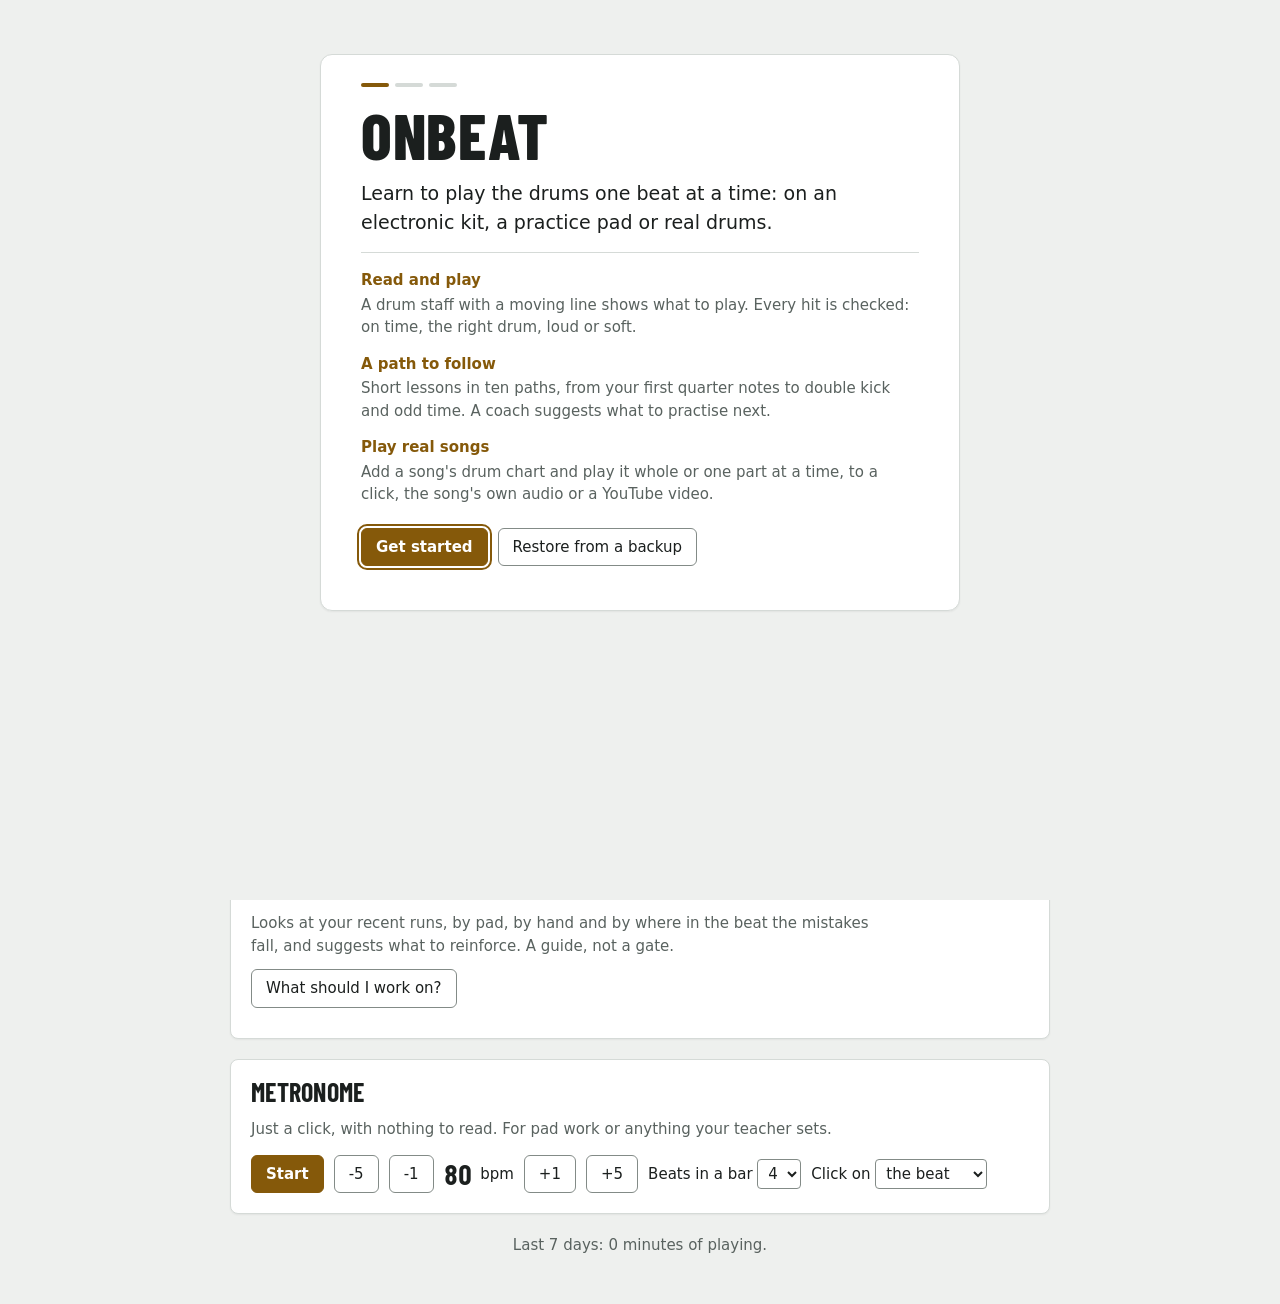
==== index.html @ ff9a2e15 "Onbeat 0.3.0" ====
<!doctype html>
<html lang="en">
<head>
  <meta charset="utf-8">
  <meta name="viewport" content="width=device-width, initial-scale=1">
  <title>Onbeat</title>
  <link rel="preconnect" href="https://fonts.googleapis.com">
  <link rel="stylesheet" href="https://fonts.googleapis.com/css2?family=Barlow+Condensed:wght@600;700;800&display=swap">
  <script>
    // Use the saved light or dark choice before anything is drawn, so the page does not flash.
    try {
      var id = JSON.parse(localStorage.getItem('onbeat.current') || 'null') || (JSON.parse(localStorage.getItem('onbeat.profiles') || '[]')[0] || {}).id;
      var theme = ((JSON.parse(localStorage.getItem('onbeat.v2:' + id) || '{}') || {}).settings || {}).theme;
      if (theme === 'light' || theme === 'dark') document.documentElement.dataset.theme = theme;
    } catch (e) { /* no saved choice */ }
  </script>
  <script type="module" crossorigin src="./assets/index-D-sqHQgn.js"></script>
  <link rel="stylesheet" crossorigin href="./assets/index-DYuZZEIN.css">
</head>
<body>
  <div id="welcome" class="welcome" role="dialog" aria-modal="true" aria-label="Welcome to Onbeat" hidden></div>
  <header class="top">
    <h1>Onbeat</h1>
    <nav id="nav" aria-label="Screens">
      <button data-view="today">Today</button>
      <button data-view="practice">Practice</button>
      <button data-view="songs">Songs</button>
      <button data-view="progress">Progress</button>
    </nav>
    <span id="kit" class="kit">Kit: not connected. Using the keyboard.</span>
    <button id="profile-btn" class="profile-btn" aria-expanded="false" title="Profiles"></button>
    <button id="settings-btn" aria-expanded="false">Settings</button>
  </header>

  <section id="profiles" class="settings" hidden>
    <div class="page">
      <div class="settings-grid">
        <div>
          <h3>Profiles</h3>
          <p class="muted">Each profile keeps its own progress, history and settings on this computer.</p>
          <div id="profile-list"></div>
        </div>
        <div>
          <h3>Add someone</h3>
          <form id="profile-add" class="row">
            <input type="text" id="profile-name" maxlength="24" placeholder="Name" aria-label="Name for the new profile">
            <button type="submit">Add and switch</button>
          </form>
          <p id="profile-note" class="muted" aria-live="polite"></p>
        </div>
      </div>
    </div>
  </section>

  <section id="settings" class="settings" hidden>
    <div class="page">
      <div class="settings-grid">
        <div>
          <h3>Sound and picture</h3>
          <label><input type="checkbox" id="sounds"> Drum sounds from the keyboard</label>
          <label><input type="checkbox" id="showkit"> Show the kit picture</label>
          <label>Theme <select id="theme">
            <option value="auto">Match my computer</option>
            <option value="light">Light</option>
            <option value="dark">Dark</option>
          </select></label>
          <h3 class="settings-sub">How you play</h3>
          <label><input type="checkbox" id="follow"> Follow along without grading</label>
          <p class="muted">For a practice pad or acoustic drums, with nothing plugged in. The staff, click and music play as usual; at the end of a run you say whether it was clean.</p>
        </div>
        <div>
          <h3>Timing offset</h3>
          <p class="muted">Cancels the constant delay between your hit and what the computer hears. Calibrate once for the keyboard and once for the kit.</p>
          <label>Keyboard <input type="number" id="offset-kb" step="5" min="-250" max="250"> ms</label>
          <label>Kit <input type="number" id="offset-kit" step="5" min="-250" max="250"> ms</label>
          <div class="row"><button id="calibrate">Calibrate by tapping</button></div>
          <p id="cal-status" class="muted" aria-live="polite"></p>
        </div>
        <div>
          <h3>Kit layout</h3>
          <div id="map-wizard"></div>
        </div>
        <div>
          <h3>Placement</h3>
          <p class="muted">Run the placement again to reset where you start on each path.</p>
          <div class="row"><button id="redo-placement">Redo placement</button></div>
        </div>
        <div class="about">
          <h3>About</h3>
          <p><strong>Onbeat</strong> <span id="app-version" class="muted"></span></p>
          <p>Built with love in Colombia, by Eddie Bello.</p>
          <p id="other-version"></p>
          <p class="muted">Drum notation drawn with VexFlow. Song charts come from the community of fans who write them; the app ships with none.</p>
        </div>
      </div>
      <p id="data-note" class="muted data-note"></p>
    </div>
  </section>

  <div id="leavebar" class="leavebar" role="alert" hidden>
    <span>Your run is paused. Leave this screen and stop it?</span>
    <div class="row">
      <button id="leave-go">Leave and stop the run</button>
      <button id="leave-stay" class="primary">Stay</button>
    </div>
  </div>

  <div id="view-today" class="view" hidden></div>

  <div id="view-practice" class="view layout" hidden>
    <button id="list-btn" class="list-btn" aria-expanded="false">Browse exercises</button>
    <nav id="list" class="list" aria-label="Exercises"></nav>
    <main>
      <button id="list-toggle" class="quiet list-toggle" aria-controls="list"></button>
      <section id="sessionbar" class="sessionbar" hidden></section>
      <section id="banner" class="banner" hidden></section>
      <div class="head">
        <p id="crumb" class="crumb"></p>
        <h2 id="title"></h2>
        <p id="hint"></p>
        <ul id="lesson" class="lesson" hidden></ul>
        <p id="videos" class="videos" hidden></p>
        <button id="lesson-toggle" class="linkish" aria-controls="lesson" hidden></button>
      </div>
      <div class="paper">
        <div id="countin" class="countin" hidden></div>
        <div id="loopbadge" class="loopbadge" hidden><span aria-live="polite"></span></div>
        <div id="staff"></div>
      </div>
      <div class="controls">
        <button id="start" class="primary" title="Enter key">Start</button>
        <button id="listen">Listen</button>
        <button id="pause" title="Esc key" hidden>Pause</button>
        <div class="tempo">
          <button id="slower" aria-label="Slower by 5">−</button>
          <span><b id="bpm" role="button" tabindex="0" title="Click to type a tempo" aria-label="Tempo. Click to type one."></b> bpm</span>
          <button id="faster" aria-label="Faster by 5">+</button>
        </div>
        <span id="rule" class="rule"></span>
        <button id="aids-btn" class="quiet" aria-expanded="false">Practice aids</button>
      </div>
      <div id="songmusic" class="songmusic row" hidden></div>
      <p id="keyhint" class="keyhint muted">Keys: Enter starts and stops. Esc pauses and carries on.</p>
      <div id="aids" class="aids" hidden>
        <div class="aid-group" role="group" aria-labelledby="aids-click-label">
          <span id="aids-click-label" class="aid-label">Click</span>
          <div class="aid-row">
            <select id="click" aria-label="Click">
              <option value="beat">on every beat</option>
              <option value="sub">on every note slot</option>
              <option value="gap">silent every other bar</option>
              <option value="off">off after the count-in</option>
            </select>
            <label><input type="checkbox" id="count"> Show the count</label>
          </div>
        </div>
        <div class="aid-group" role="group" aria-labelledby="aids-help-label">
          <span id="aids-help-label" class="aid-label">Help while learning</span>
          <div class="aid-row">
            <label><input type="checkbox" id="guide"> Play the notes with me</label>
            <button id="wait" title="No clock: the line waits on each note until you hit it">Wait for me</button>
            <button id="climb" title="Short runs back to back, 5 bpm faster after each clean one">Tempo climb</button>
          </div>
        </div>
        <div id="aids-more" class="aid-group" role="group" aria-labelledby="aids-more-label">
          <span id="aids-more-label" class="aid-label">More like this</span>
          <div class="aid-row">
            <button id="vary" title="A fresh combination at the same level">New variation</button>
          </div>
        </div>
      </div>
      <div class="below">
        <div>
          <div id="kitview" class="kitview"></div>
          <p class="kithint muted">Also on the keyboard: S or L open hi-hat, C hi-hat foot, B second kick. Hold Shift to play softly.</p>
          <div id="ytplayer" class="ytplayer" hidden></div>
          <div id="ytnudge" class="row ytnudge" hidden>
            <span class="muted">Music against the click:</span>
            <button id="yt-later" title="The music is coming in late: start the video further in">Music is late</button>
            <button id="yt-earlier" title="The music is coming in early: start the video further back">Music is early</button>
            <span id="yt-offset" class="muted"></span>
          </div>
        </div>
        <div class="side">
          <div id="meter" class="meterbox"></div>
          <div id="live" class="live" aria-live="polite"></div>
          <section id="report" class="report" hidden></section>
        </div>
      </div>
    </main>
  </div>

  <div id="view-songs" class="view" hidden></div>
  <div id="view-progress" class="view" hidden></div>
  <div id="celebrate" class="celebrate" role="status" hidden></div>
</body>
</html>
---- assets/index-DYuZZEIN.css ----
:root{--lightningcss-light:initial;--lightningcss-dark: ;color-scheme:light;--bg:#eef0ee;--surface:#fff;--raised:#f6f7f6;--fg:#1b1f1e;--muted:#59625f;--line:#d5dad7;--edge:#838b87;--brass:#85590a;--on-brass:#fff;--ok:#2a7448;--early:#a85507;--late:#6f42ad;--miss:#b0362f;--info:#2a5c8c;--zone-good:#b9d0c2;--zone-ok:#5d9574;--shadow-card:0 1px 2px #1b1f1e0f;--shadow-pop:0 10px 36px #1b1f1e38;--p-reading:#2a66b8;--p-time:#0f766c;--p-rudiments:#85590a;--p-grooves:#b53f2a;--p-fills:#6f42ad;--p-dynamics:#aa326b;--p-hihat:#44731b;--p-independence:#3a6591;--p-doublekick:#8a4b1f;--p-odd:#0c7284;--path:var(--brass);--paper:#fbfaf6;--paper-edge:#c2c8c4;--paper-shadow:0 1px 3px #1b1f1e1a, 0 8px 20px -10px #1b1f1e40;--ink:#1b1f1e;--ink-muted:#5d6562;--ink-faint:#7b817e;--ink-brass:#8a5f0c;--ink-ok:#2a7448;--ink-early:#b35c08;--ink-late:#7446b3;--ink-miss:#b23a32;--sans:system-ui, -apple-system, "Segoe UI", sans-serif;--mono:ui-monospace, Menlo, Consolas, monospace;--display:"Barlow Condensed", "Arial Narrow", var(--sans)}@media (prefers-color-scheme:dark){:root:not([data-theme=light]){--lightningcss-light: ;--lightningcss-dark:initial;color-scheme:dark;--bg:#121514;--surface:#1b1f1e;--raised:#232827;--fg:#e7ebe9;--muted:#9aa49f;--line:#2e3532;--edge:#6c7571;--brass:#d9a441;--on-brass:#1b1403;--ok:#5fbf86;--early:#f0a04a;--late:#b08cf0;--miss:#e2675d;--info:#6fa6dc;--zone-good:#324e3f;--zone-ok:#447b5b;--shadow-card:none;--shadow-pop:0 10px 40px #00000080;--p-reading:#6ea8f2;--p-time:#3fc4b3;--p-rudiments:#d9a441;--p-grooves:#f0806a;--p-fills:#b08cf0;--p-dynamics:#f07ab0;--p-hihat:#9ccf5f;--p-independence:#86b4e0;--p-doublekick:#e09a62;--p-odd:#4fd0e0;--paper:#f4f2ec;--paper-edge:#2e3532;--paper-shadow:none}}:root[data-theme=dark]{--lightningcss-light: ;--lightningcss-dark:initial;color-scheme:dark;--bg:#121514;--surface:#1b1f1e;--raised:#232827;--fg:#e7ebe9;--muted:#9aa49f;--line:#2e3532;--edge:#6c7571;--brass:#d9a441;--on-brass:#1b1403;--ok:#5fbf86;--early:#f0a04a;--late:#b08cf0;--miss:#e2675d;--info:#6fa6dc;--zone-good:#324e3f;--zone-ok:#447b5b;--shadow-card:none;--shadow-pop:0 10px 40px #00000080;--p-reading:#6ea8f2;--p-time:#3fc4b3;--p-rudiments:#d9a441;--p-grooves:#f0806a;--p-fills:#b08cf0;--p-dynamics:#f07ab0;--p-hihat:#9ccf5f;--p-independence:#86b4e0;--p-doublekick:#e09a62;--p-odd:#4fd0e0;--paper:#f4f2ec;--paper-edge:#2e3532;--paper-shadow:none}*{box-sizing:border-box}[hidden]{display:none!important}body{background:var(--bg);color:var(--fg);font:15px/1.5 var(--sans);margin:0}h1,h2,h3,p,ul,ol{margin:0}button,input,select{font:inherit;color:inherit}button{cursor:pointer;border:1px solid var(--edge);background:var(--surface);border-radius:6px;padding:7px 14px}button:hover:not(:disabled){border-color:var(--fg)}button:disabled{opacity:.4;cursor:default}button.primary{background:var(--brass);border-color:var(--brass);color:var(--on-brass);font-weight:600}button.primary:hover:not(:disabled){border-color:var(--fg)}button.big{align-self:flex-start;padding:11px 22px;font-size:16px}button.quiet{color:var(--muted);background:0 0}button.link{color:var(--brass);text-align:left;background:0 0;border:0;padding:0}button.link:hover{text-underline-offset:3px;text-decoration:underline}button.chip{background:var(--raised);border-radius:999px;padding:4px 12px;font-size:14px}button:focus-visible,input:focus-visible,select:focus-visible,summary:focus-visible{outline:2px solid var(--brass);outline-offset:2px}input[type=number],input[type=text],select{border:1px solid var(--edge);background:var(--surface);border-radius:4px}input[type=number],select{padding:4px 6px}input[type=number]{width:70px}input[type=text]{min-width:0;padding:6px 8px}input[type=checkbox],input[type=radio],input[type=range]{accent-color:var(--brass)}.muted{color:var(--muted)}.row{flex-wrap:wrap;align-items:center;gap:10px;display:flex}.num,.mins{font-variant-numeric:tabular-nums;white-space:nowrap}.scroll{overflow-x:auto}.starcell{color:var(--brass);letter-spacing:1px;white-space:nowrap}.starcell.big{font-size:22px}.tag{letter-spacing:.08em;text-transform:uppercase;font-size:11px;font-weight:600}.tag-warmup{color:var(--muted)}.tag-new{color:var(--brass)}.tag-focus{color:var(--late)}.tag-review{color:var(--ok)}table{border-collapse:collapse;width:100%;font-size:14px}th,td{text-align:left;border-top:1px solid var(--line);vertical-align:baseline;padding:6px 10px 6px 0}th{color:var(--muted);font-size:12px;font-weight:600}.top{border-bottom:1px solid var(--line);background:var(--surface);box-shadow:var(--shadow-card);flex-wrap:wrap;align-items:center;gap:8px 18px;padding:10px 20px;display:flex}.top h1{font:800 26px/1 var(--display);letter-spacing:.01em;text-transform:uppercase}#nav{gap:2px;display:flex}#nav button{color:var(--muted);background:0 0;border:0;border-radius:6px;padding:6px 14px;font-weight:500}#nav button:hover{color:var(--fg)}#nav button[aria-current=true]{background:var(--bg);color:var(--fg);box-shadow:inset 0 -2px 0 var(--brass);font-weight:600}.kit{color:var(--muted);margin-left:auto;font-size:13px}.kit.on{color:var(--ok)}.profile-btn{border-radius:999px;padding:5px 14px;font-weight:600}.profile-btn:before{content:"●";color:var(--brass);vertical-align:1px;margin-right:7px;font-size:10px}.profile-row{border-top:1px solid var(--line);flex-wrap:wrap;align-items:center;gap:10px;padding:6px 0;display:flex}.profile-row strong{flex:100px}.settings{background:var(--surface);border-bottom:1px solid var(--line)}.settings-grid{grid-template-columns:repeat(auto-fit,minmax(240px,1fr));gap:24px;display:grid}.settings-grid>div{flex-direction:column;gap:8px;min-width:0;display:flex}.settings h3{letter-spacing:.1em;text-transform:uppercase;color:var(--muted);font-size:12px}@media (width>=821px){html{--top-stuck:var(--top-h,58px);scroll-padding-top:calc(var(--top-stuck) + 8px)}.top{z-index:10;position:sticky;top:0}}@media (width<=820px){.kit{flex-basis:100%;order:5;margin-left:0}#settings-btn{margin-left:auto}}.page{flex-direction:column;gap:20px;max-width:860px;margin:0 auto;padding:24px 20px 48px;display:flex}.settings .page{padding-block:18px}.card{background:var(--surface);border:1px solid var(--line);box-shadow:var(--shadow-card);border-radius:8px;flex-direction:column;gap:12px;padding:18px 20px;display:flex}.card.accent{border-color:var(--brass)}.card h2{font:700 26px/1.1 var(--display);letter-spacing:.01em;text-transform:uppercase}.card p{max-width:68ch}.card>button{align-self:flex-start}.foot{text-align:center}.segmented{border:1px solid var(--edge);border-radius:8px;align-self:flex-start;display:inline-flex;overflow:hidden}.segmented button{background:0 0;border:0;border-radius:0;padding:8px 18px}.segmented button+button{border-left:1px solid var(--edge)}.segmented button[aria-pressed=true]{background:var(--brass);color:var(--on-brass);font-weight:600}.steps{flex-direction:column;padding:0;list-style:none;display:flex}.steps li{border-top:1px solid var(--line);grid-template-columns:82px minmax(0,1fr) auto;align-items:baseline;gap:12px;padding:8px 0;display:grid}.steps li:last-child{border-bottom:1px solid var(--line)}.advice{flex-direction:column;gap:14px;display:flex}.advice article{border-left:3px solid var(--brass);flex-direction:column;gap:6px;padding-left:14px;display:flex}.advice h3{font-size:16px}.stats{background:var(--line);border:1px solid var(--line);box-shadow:var(--shadow-card);border-radius:8px;grid-template-columns:repeat(auto-fit,minmax(150px,1fr));gap:1px;display:grid;overflow:hidden}.stat{background:var(--surface);flex-direction:column;padding:14px 16px;display:flex}.stat b{font:700 32px/1.2 var(--display);letter-spacing:.01em;font-variant-numeric:tabular-nums}.stat span{color:var(--muted);font-size:13px}.calendar{grid-template-columns:repeat(7,26px);gap:5px;display:grid}.calendar .dow{color:var(--muted);text-align:center;font-size:11px}.calendar .day{background:var(--raised);border:1px solid var(--edge);border-radius:5px;height:26px}.calendar .day.some{background:color-mix(in srgb, var(--brass) 35%, var(--raised));border-color:var(--brass)}.calendar .day.full{background:var(--brass);border-color:var(--brass);box-shadow:inset 0 0 0 2px color-mix(in srgb, var(--surface) 30%, transparent)}.calendar .day.future{opacity:.35}.calendar .day.today{outline:2px solid var(--fg);outline-offset:1px}.trend{width:100%;min-width:420px;display:block}.trend .band{fill:color-mix(in srgb, var(--ok) 16%, transparent)}.trend .axis{stroke:var(--edge);stroke-width:1px}.trend .line{fill:none;stroke:var(--edge);stroke-width:1.5px}.trend .pt{fill:var(--surface);stroke:var(--fg);stroke-width:1.5px}.trend .pt.clean{fill:var(--ok);stroke:var(--ok)}.trend .lbl,.meter .lbl{fill:var(--muted);font-size:11px;font-family:var(--sans)}.map-wrap{align-items:flex-start;display:flex}.map{flex:none;display:block}.map-names{border-right:1px solid var(--line)}.map-scroll{flex:auto;min-width:0;padding-bottom:4px}.map .link{fill:none;stroke:var(--edge);stroke-width:1.5px;stroke-dasharray:3 5}.map .track{stroke:var(--edge);stroke-width:6px;stroke-linecap:round}.map .done-line{stroke:var(--path);stroke-width:6px;stroke-linecap:round;stroke-dashoffset:0}.map .lane-name{font:700 17px var(--display);fill:var(--fg);text-transform:uppercase;letter-spacing:.02em}.map .lane-sub{font:12px var(--sans);fill:var(--muted)}.map .station{cursor:pointer;outline:none}.map .disc{fill:var(--surface);stroke:var(--edge);stroke-width:2px}.map .num{font:600 13px var(--sans);fill:var(--muted);text-anchor:middle;pointer-events:none}.map .ring{fill:none;stroke:var(--path);stroke-width:4px;stroke-linecap:round}.map .station.done .disc{fill:var(--path);stroke:var(--path)}.map .station.done .num{fill:var(--surface);font-size:15px}.map .station.here .disc,.map .station.begun .disc{stroke:var(--path)}.map .station.here .num{fill:var(--fg)}.map .here-title{font:600 12px var(--sans);fill:var(--fg);text-anchor:middle}.map .here-title.first{text-anchor:start}.map .here-title.last{text-anchor:end}.map .pulse{fill:none;stroke:var(--path);stroke-width:2px;opacity:0}.map .ripple{fill:none;stroke:var(--path);stroke-width:3px;opacity:0}.map .station:hover .disc,.map .station:focus-visible .disc,.map .station.selected .disc{stroke:var(--fg);stroke-width:3px}.map-scroll .lane.gated{opacity:.55}.map-scroll .lane.gated:hover,.map-scroll .lane.gated:focus-within{opacity:1}.map-names .lane.gated .lane-name{fill:var(--muted)}.map-detail{border-top:1px solid var(--line);flex-direction:column;gap:8px;min-height:96px;padding-top:12px;display:flex}.map-detail-head{flex-wrap:wrap;align-items:baseline;gap:12px;display:flex}.map-detail-head .tag{color:var(--path)}.map-detail-head h3{font:700 22px var(--display);text-transform:uppercase}.map-detail ul{flex-direction:column;padding:0;list-style:none;display:flex}.map-detail li{border-top:1px solid var(--line);justify-content:space-between;gap:12px;padding:5px 0;display:flex}.layout{grid-template-columns:260px minmax(0,1fr);gap:24px;max-width:1320px;margin:0 auto;padding:20px;display:grid}main{flex-direction:column;gap:14px;min-width:0;display:flex}.list{flex-direction:column;display:flex}.list.locked{opacity:.45;pointer-events:none}.list details{border-bottom:1px solid var(--line);flex-direction:column;gap:2px;padding:6px 0;display:flex}.list details.lvl{border-bottom:0;padding:0}.list summary{cursor:pointer;border-radius:4px}.list summary.path{padding:4px 2px}.list summary.path h3{font-size:14px;display:inline}.list summary.path small{float:right;color:var(--muted);font-size:12px}.list details[open]>summary.path h3{color:var(--fg)}.list details.gated>summary.path h3{color:var(--muted)}.list summary.level{letter-spacing:.06em;text-transform:uppercase;color:var(--muted);justify-content:space-between;gap:8px;padding:5px 2px 5px 14px;font-size:11px;display:flex}.list summary.level.here{color:var(--fg)}.list summary.level.done{color:var(--ok)}.list summary.level small{letter-spacing:0}.list details.lvl>button{text-align:left;background:0 0;border:1px solid #0000;justify-content:space-between;gap:8px;width:100%;padding:6px 8px 6px 14px;font-size:14px;display:flex}.list details.lvl>button:hover{background:var(--surface)}.list details.lvl>button[aria-current=true]{background:var(--surface);border-color:var(--edge);font-weight:600}.list details.lvl>button small{color:var(--muted);font-variant-numeric:tabular-nums;white-space:nowrap;font-weight:400}.list details.lvl>button small.starcell{color:var(--brass)}.gate-note{color:var(--muted);padding:0 2px 4px 16px;font-size:12px}.songnav{gap:10px}.songnav-back{flex-wrap:wrap;gap:6px;display:flex}.songnav-back button{padding:5px 10px;font-size:13px}.songnav-head{border-top:1px solid var(--line);flex-direction:column;padding:6px 2px 2px;display:flex}.songnav-head h3{margin:0;font-size:16px}.songnav-head small{color:var(--muted);font-size:13px}.songnav-parts{flex-direction:column;gap:2px;display:flex}.songnav-parts button{text-align:left;background:0 0;border:1px solid #0000;justify-content:space-between;gap:8px;width:100%;padding:6px 8px;font-size:14px;display:flex}.songnav-parts button:hover{background:var(--surface)}.songnav-parts button.whole{border-bottom-color:var(--line);border-radius:4px 4px 0 0;margin-bottom:4px;font-weight:600}.songnav-parts button[aria-current=true]{background:var(--surface);border-color:var(--edge);border-radius:4px;font-weight:600}.songnav-parts button small{color:var(--muted);font-variant-numeric:tabular-nums;white-space:nowrap;font-size:12px;font-weight:400}.songnav-parts button small.starcell{color:var(--brass)}.songnav-note{margin:0;font-size:12px}.songmusic{gap:8px 16px;margin-top:8px;font-size:14px}.songmusic select{margin-left:4px}.list-btn{display:none}.list-toggle{align-self:flex-start;margin:-6px 0 -4px -10px;padding:4px 10px;font-size:13px}@media (width<=820px){.list-toggle{display:none}}.linkish{color:var(--brass);text-underline-offset:3px;cursor:pointer;background:0 0;border:0;align-self:flex-start;margin-top:6px;padding:0;font-size:14px;text-decoration:underline}@media (width>=821px){.layout.list-hidden,.layout.focus{grid-template-columns:minmax(0,1fr);max-width:1100px}.layout.list-hidden .list,.layout.focus .list{display:none}}.layout.focus #lesson,.layout.focus #videos,.layout.focus #lesson-toggle,.layout.focus #hint,.layout.focus .list-toggle,.layout.focus #keyhint{display:none}@media (width>=821px){.list{top:calc(var(--top-stuck,0px) + 12px);max-height:calc(100vh - var(--top-stuck,0px) - 24px);align-self:start;position:sticky;overflow-y:auto}}@media (width<=820px){.layout{grid-template-columns:1fr}.list-btn{justify-self:start;display:block}.list{display:none}.list.open{display:flex}.list details.lvl>button{padding-block:9px}}.sessionbar,.banner{background:var(--surface);border:1px solid var(--brass);box-shadow:var(--shadow-card);border-radius:8px;flex-wrap:wrap;align-items:center;gap:8px 18px;padding:12px 16px;display:flex}.sessionbar>div:first-child{flex:260px;min-width:0}.sessionbar .clock{font-variant-numeric:tabular-nums;color:var(--muted)}.sessionbar .clock.over{color:var(--brass);font-weight:600}.banner{flex-direction:column;align-items:flex-start}.banner h3{font-size:17px;font-family:var(--display);letter-spacing:.01em}.banner p{max-width:70ch}.head{border-left:4px solid var(--path);padding-left:14px}.crumb{letter-spacing:.08em;text-transform:uppercase;color:var(--path);font-size:12px;font-weight:600}.head h2{font:700 34px/1.05 var(--display);letter-spacing:.01em;text-transform:uppercase}.head p{color:var(--muted);max-width:72ch}.lesson{flex-direction:column;gap:3px;max-width:72ch;margin-top:8px;padding-left:18px;display:flex}.videos{margin-top:8px;font-size:14px}.videos span{color:var(--muted)}.videos a{color:var(--path)}.paper{background:var(--paper);border:1px solid var(--paper-edge);box-shadow:var(--paper-shadow);border-radius:8px;padding:8px 12px;position:relative}.paper svg{cursor:pointer;display:block}.paper.long{max-height:62vh;overflow-y:auto}.loopbadge{z-index:2;text-align:right;pointer-events:none;height:0;position:sticky;top:4px;overflow:visible}.loopbadge span{font:600 13px var(--sans);color:var(--ink);background:var(--paper);border:1px solid var(--paper-edge);box-shadow:var(--paper-shadow);border-radius:999px;padding:3px 12px;display:inline-block}.loopbadge.last span{color:var(--paper);background:var(--ink-brass);border-color:var(--ink-brass)}.countin{color:var(--ink);background:color-mix(in srgb, var(--paper) 70%, transparent);z-index:1;font-variant-numeric:tabular-nums;border-radius:8px;place-items:center;font-size:72px;font-weight:800;display:grid;position:absolute;inset:0}.playhead{stroke:var(--ink-brass);stroke-width:3px;filter:drop-shadow(0 0 3px color-mix(in srgb, var(--ink-brass) 60%, transparent))}.startline{stroke:var(--ink-brass);stroke-width:2px;stroke-dasharray:4 3}.startflag{fill:var(--ink-brass)}.count{font:500 16px var(--mono);fill:var(--ink-muted);text-anchor:middle}.count.on{fill:var(--ink);font-size:18px;font-weight:700}.count.word{font:500 12.5px var(--sans)}.barno{font:500 14px var(--mono);fill:var(--ink-faint)}.secmark{font:700 17px var(--sans);fill:var(--ink-brass);letter-spacing:.02em}.mark-centre{stroke:var(--ink-faint);stroke-width:1px}.mark{stroke:var(--paper);stroke-width:1px}.mark.tone-ok,.tone-ok path,.tone-ok text{fill:var(--ink-ok)}.mark.tone-early,.tone-early path,.tone-early text{fill:var(--ink-early)}.mark.tone-late,.tone-late path,.tone-late text{fill:var(--ink-late)}.mark.tone-miss,.tone-miss path,.tone-miss text{fill:var(--ink-miss)}.mark.hollow{fill:none;stroke:var(--ink-miss);stroke-width:2px}.controls,.aids{flex-wrap:wrap;align-items:center;gap:10px 16px;display:flex}.controls .primary{min-width:104px;padding:9px 18px}.aids{background:var(--surface);border:1px solid var(--line);box-shadow:var(--shadow-card);border-radius:8px;padding:10px 14px}.tempo{font-variant-numeric:tabular-nums;align-items:center;gap:8px;display:flex}.tempo b{font-size:28px;font-family:var(--display);letter-spacing:.01em}.tempo button{padding:5px 12px}.metro{gap:8px 10px}.metro .tempo b{text-align:right;min-width:2.2ch;display:inline-block}.rule{color:var(--muted);flex:200px;font-size:13px}.below{grid-template-columns:minmax(300px,5fr) minmax(0,6fr);align-items:start;gap:20px;display:grid}@media (width<=1080px){.below{grid-template-columns:minmax(0,1fr)}}.side{flex-direction:column;gap:10px;min-width:0;display:flex}.kitview svg{touch-action:manipulation;width:100%;max-width:460px;display:block}.pad{cursor:pointer}.pad circle{fill:var(--surface);stroke:var(--edge);stroke-width:2px}.pad.cym circle{stroke-width:1.5px}.pad .bell{fill:none}.pad text{text-anchor:middle;pointer-events:none;-webkit-user-select:none;user-select:none}.pad .name{font:600 12.5px var(--sans);fill:var(--fg)}.pad .key{font:11px var(--mono);fill:var(--muted)}.no-keys .key{display:none}.pad.next circle:first-child{stroke:var(--brass);stroke-width:4px}.pad.now circle:first-child{fill:var(--brass);transition:none}.pad.hit circle:first-child{stroke:var(--fg);stroke-width:4px;transition:none}.pad.right circle:first-child{fill:var(--ok);transition:none}.pad.wrong circle:first-child{fill:var(--miss);transition:none}.pad.now text,.pad.right text,.pad.wrong text{fill:var(--on-brass)}.kithint{max-width:460px;margin-top:6px;font-size:13px}.meter{width:100%;max-width:360px;display:block}.meter .zone-off{fill:var(--raised);stroke:var(--edge)}.meter .zone-good{fill:var(--zone-good)}.meter .zone-ok{fill:var(--zone-ok)}.meter .centre{stroke:var(--fg);stroke-width:1px;opacity:.6}.meter .tick{stroke:var(--fg);stroke-width:3px;stroke-linecap:round}.meter .avg{fill:var(--brass)}.live{min-height:24px;font-weight:600}.live.wrong{color:var(--info)}.live.extra{color:var(--muted)}.live.ok{color:var(--ok)}.report{background:var(--surface);border:1px solid var(--line);box-shadow:var(--shadow-card);border-radius:8px;flex-direction:column;gap:10px;padding:16px 18px;display:flex}.report-head{flex-wrap:wrap;justify-content:space-between;align-items:baseline;gap:12px;display:flex}.report h3{font-size:20px;font-family:var(--display);letter-spacing:.01em}.report .next{font-weight:600}.histogram{border-bottom:1px solid var(--edge);grid-template-columns:repeat(10,1fr);align-items:end;gap:3px;max-width:360px;height:56px;display:grid}.histogram span{background:var(--miss);border-radius:2px 2px 0 0;min-height:2px}.histogram span.ok{background:var(--ok)}.histogram span.good{background:color-mix(in srgb, var(--ok) 45%, var(--early))}.histogram-axis{max-width:360px;color:var(--muted);justify-content:space-between;font-size:11px;display:flex}.padtable{max-width:460px}.padtable th{color:var(--fg);font-size:14px}.music{border-top:1px solid var(--line);flex-direction:column;gap:6px;padding-top:10px;display:flex}.music input[type=text]{flex:220px}.ytplayer{border-radius:6px;max-width:356px;margin-top:10px;overflow:hidden}.ytplayer iframe{max-width:100%;display:block}.ytnudge{margin-top:8px;font-size:13px}.ytnudge button{padding:4px 10px}.celebrate{z-index:20;background:var(--surface);border:2px solid var(--path);max-width:calc(100vw - 32px);box-shadow:var(--shadow-pop);border-radius:12px;flex-wrap:wrap;align-items:center;gap:14px 18px;padding:14px 18px;display:flex;position:fixed;bottom:20px;left:50%;transform:translate(-50%)}.celebrate>div:nth-child(2){flex-direction:column;display:flex}.celebrate strong{font:800 22px var(--display);text-transform:uppercase}.celebrate .badge{background:var(--path);width:44px;height:44px;color:var(--surface);border-radius:50%;place-items:center;font-size:24px;font-weight:700;display:grid}@media (prefers-reduced-motion:no-preference){button{transition:transform 80ms,border-color .15s,background-color .15s}button:active:not(:disabled){transform:scale(.97)}.vf-notehead path,.vf-notehead text{transition:fill .12s}.pad circle{transition:fill .22s,stroke .22s}.map .disc{transition:stroke .2s,fill .2s}.view:not([hidden])>.page,main{animation:.22s ease-out settle}.report:not([hidden]),.banner:not([hidden]),.sessionbar:not([hidden]){animation:.25s ease-out both rise}.report .starcell.big{animation:.5s cubic-bezier(.2,1.6,.4,1) .15s both pop;display:inline-block}.countin:not([hidden]){animation:.3s ease-out beat}.histogram span{transform-origin:bottom;animation:.45s ease-out both grow}.map .done-line{animation:draw .9s ease-out calc(var(--i) * .12s) both}.map .done-line.fresh{animation:1.1s ease-out .5s both draw}.map .station{animation:station .35s ease-out calc(var(--i) * .12s + var(--n) * 40ms) both}.map .pulse{transform-box:fill-box;transform-origin:50%;animation:2.2s ease-out infinite pulse}.map .ripple{transform-box:fill-box;transform-origin:50%;animation:1.4s ease-out 1.2s 2 both ripple}.map .station.fresh .disc{animation:.5s ease-out 1.2s both fillin}.celebrate:not([hidden]){animation:.45s cubic-bezier(.2,1.4,.4,1) both toast}.celebrate .badge{animation:.5s cubic-bezier(.2,1.6,.4,1) .25s both pop}}@keyframes settle{0%{transform:translateY(6px)}}@keyframes rise{0%{opacity:0;transform:translateY(6px)}}@keyframes pop{0%{opacity:0;transform:scale(.4)}}@keyframes beat{0%{opacity:.4;transform:scale(1.25)}}@keyframes grow{0%{transform:scaleY(0)}}@keyframes draw{0%{stroke-dashoffset:var(--from,var(--len))}}@keyframes station{0%{opacity:0}}@keyframes pulse{0%{opacity:.7;transform:scale(1)}70%,to{opacity:0;transform:scale(1.7)}}@keyframes ripple{0%{opacity:.9;transform:scale(1)}to{opacity:0;transform:scale(2.6)}}@keyframes fillin{0%{fill:var(--surface)}}@keyframes toast{0%{opacity:0;transform:translate(-50%,30px)}}.leavebar{top:var(--top-stuck,0px);z-index:15;background:var(--raised);border-bottom:2px solid var(--brass);flex-wrap:wrap;justify-content:center;align-items:center;gap:8px 18px;padding:10px 20px;font-weight:600;display:flex;position:sticky}.leavebar span{min-width:0}.keyhint{font-size:12px}@media (hover:none){.keyhint{display:none}}.tempo #bpm{cursor:pointer;border-bottom:1px dashed var(--muted);border-radius:2px}.tempo #bpm.fixed{cursor:default;border-bottom-color:#0000}.tempo #bpm:focus-visible{outline:2px solid var(--brass);outline-offset:2px}.tempo input.bpm-input{font-variant-numeric:tabular-nums;width:78px;font-size:20px;font-weight:700}#aids.aids{align-items:flex-start;gap:14px 32px}.aid-group{flex-direction:column;gap:6px;min-width:0;display:flex}.aid-label{letter-spacing:.1em;text-transform:uppercase;color:var(--muted);font-size:12px}.aid-row{flex-wrap:wrap;align-items:center;gap:8px 14px;min-width:0;display:flex}.aid-row select{max-width:100%}.data-note{max-width:76ch;font-size:13px}.session-summary>button{align-self:flex-start}.summary-facts{flex-wrap:wrap;gap:4px 24px;padding:0;font-weight:600;list-style:none;display:flex}body.welcoming{overflow:hidden}.welcome{z-index:40;background:var(--bg);place-items:start center;padding:max(24px,6vh) 16px 40px;display:grid;position:fixed;inset:0;overflow-y:auto}.welcome-card{background:var(--surface);border:1px solid var(--line);width:min(640px,100%);box-shadow:var(--shadow-card);border-radius:12px;flex-direction:column;gap:16px;padding:28px clamp(18px,5vw,40px);display:flex}.welcome-steps{gap:6px;display:flex}.welcome-steps span{background:var(--line);border-radius:2px;width:28px;height:4px}.welcome-steps span.on{background:var(--brass)}.welcome-logo{font:800 clamp(44px, 9vw, 64px)/1 var(--display);text-transform:uppercase;letter-spacing:.01em;margin:0}.welcome-lede{margin:-4px 0 0;font-size:19px}.welcome-card h2{font:800 30px/1 var(--display);text-transform:uppercase;margin:0}.welcome-points{border-top:1px solid var(--line);gap:14px;padding-top:16px;display:grid}.welcome-points h3{color:var(--brass);margin:0 0 2px;font-size:15px}.welcome-points p{color:var(--muted);margin:0}.welcome-actions{margin-top:6px}.welcome .field{flex-direction:column;gap:6px;font-size:14px;font-weight:600;display:flex}.welcome .field input,.welcome .field select{max-width:340px;padding:8px 10px;font-size:16px;font-weight:400}.welcome-choices{border:0;flex-direction:column;gap:8px;margin:0;padding:0;display:flex}.welcome-choices legend{margin-bottom:6px;padding:0;font-size:14px;font-weight:600}.welcome-choice{border:1px solid var(--line);cursor:pointer;background:var(--raised);border-radius:8px;align-items:flex-start;gap:12px;padding:12px 14px;display:flex}.welcome-choice:has(input:checked){border-color:var(--brass);box-shadow:inset 0 0 0 1px var(--brass)}.welcome-choice input{accent-color:var(--brass);margin-top:3px}.welcome-choice span{flex-direction:column;gap:2px;display:flex}.welcome-choice small{color:var(--muted);font-size:13px}.welcome .kit-line{margin:-6px 0 0;font-size:14px}.settings-sub{margin-top:10px}.songs-view{min-height:calc(100vh - 60px)}.songs-view.dropping{outline:3px dashed var(--brass);outline-offset:-8px}.drop-hint{z-index:5;background:var(--brass);max-width:calc(100vw - 32px);color:var(--on-brass);text-align:center;pointer-events:none;border-radius:999px;padding:10px 20px;font-weight:600;display:none;position:fixed;top:76px;left:50%;transform:translate(-50%)}.songs-view.dropping .drop-hint{display:block}.songs-view.dropping .song-list,.songs-view.dropping .song-group h3{opacity:.5}.song-group{flex-direction:column;gap:8px;display:flex}.song-group h3{letter-spacing:.1em;text-transform:uppercase;color:var(--muted);font-size:12px}.song-list{background:var(--surface);border:1px solid var(--line);border-radius:8px;overflow:hidden}.song+.song{border-top:1px solid var(--line)}button.song-row{text-align:left;background:0 0;border:0;border-radius:0;flex-wrap:wrap;align-items:baseline;gap:2px 16px;width:100%;padding:10px 14px;display:flex}button.song-row:hover{background:var(--raised)}button.song-row:focus-visible{outline-offset:-3px}.song.open>button.song-row{background:var(--raised)}.song-name{overflow-wrap:anywhere;flex:220px;min-width:0}.song-name:before{content:"▸";width:1.1em;color:var(--muted);display:inline-block}.song.open .song-name:before{content:"▾";color:var(--brass)}.song-name b{font-weight:600}.song-name span{color:var(--muted)}.song-meta{color:var(--muted);font-variant-numeric:tabular-nums;flex-wrap:wrap;gap:2px 14px;padding-left:1.1em;font-size:13px;display:flex}.song-meta span{white-space:nowrap}.song-meta .has-music{color:var(--ok)}.song-detail{border-top:1px solid var(--line);flex-direction:column;gap:12px;min-width:0;padding:12px 14px 14px;display:flex}.song-detail p{max-width:68ch}.song-detail .music input[type=text]{min-width:0;max-width:100%}button.song-remove{color:var(--muted);background:0 0;border:0;align-self:flex-end;margin-top:10px;padding:2px 0;font-size:13px;text-decoration:underline}button.song-remove:hover{color:var(--fg)}button.song-remove[data-armed]{color:var(--miss);font-weight:600}
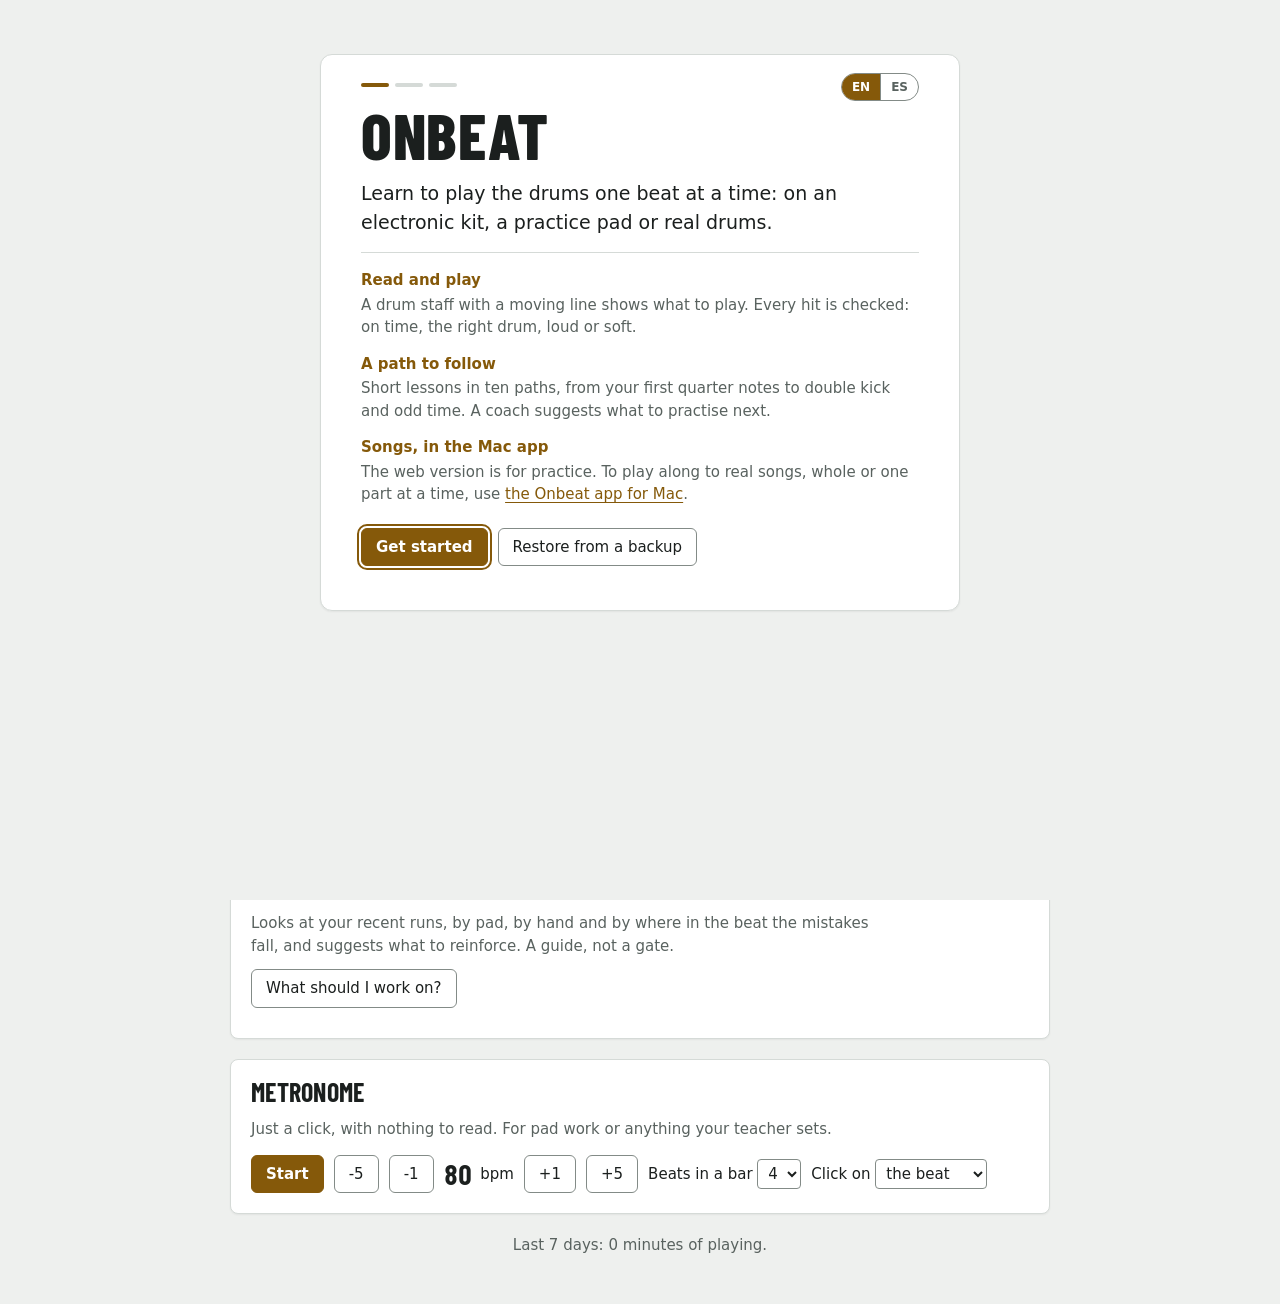
==== commit 92f25ef7: "Onbeat 0.4.0" ====
--- a/index.html
+++ b/index.html
@@ -14,37 +14,41 @@
       if (theme === 'light' || theme === 'dark') document.documentElement.dataset.theme = theme;
     } catch (e) { /* no saved choice */ }
   </script>
-  <script type="module" crossorigin src="./assets/index-D-sqHQgn.js"></script>
-  <link rel="stylesheet" crossorigin href="./assets/index-DYuZZEIN.css">
+  <script type="module" crossorigin src="./assets/index-n3nCt2MP.js"></script>
+  <link rel="stylesheet" crossorigin href="./assets/index-DZAF5yJg.css">
 </head>
 <body>
-  <div id="welcome" class="welcome" role="dialog" aria-modal="true" aria-label="Welcome to Onbeat" hidden></div>
+  <div id="welcome" class="welcome" role="dialog" aria-modal="true" aria-label="Welcome to Onbeat" data-es-aria-label="Bienvenido a Onbeat" hidden></div>
   <header class="top">
-    <h1>Onbeat</h1>
-    <nav id="nav" aria-label="Screens">
-      <button data-view="today">Today</button>
-      <button data-view="practice">Practice</button>
-      <button data-view="songs">Songs</button>
-      <button data-view="progress">Progress</button>
+    <h1><button id="home" class="home" title="Back to Today" data-es-title="Volver a Hoy">Onbeat</button></h1>
+    <nav id="nav" aria-label="Screens" data-es-aria-label="Pantallas">
+      <button data-view="today" data-es="Hoy">Today</button>
+      <button data-view="practice" data-es="Práctica">Practice</button>
+      <button data-view="songs" data-es="Canciones">Songs</button>
+      <button data-view="progress" data-es="Progreso">Progress</button>
     </nav>
     <span id="kit" class="kit">Kit: not connected. Using the keyboard.</span>
-    <button id="profile-btn" class="profile-btn" aria-expanded="false" title="Profiles"></button>
-    <button id="settings-btn" aria-expanded="false">Settings</button>
+    <div id="lang" class="lang" role="group" aria-label="Language" data-es-aria-label="Idioma">
+      <button data-lang="en" title="English" lang="en">EN</button>
+      <button data-lang="es" title="Español (Colombia)" lang="es">ES</button>
+    </div>
+    <button id="profile-btn" class="profile-btn" aria-expanded="false" title="Profiles" data-es-title="Perfiles"></button>
+    <button id="settings-btn" aria-expanded="false" data-es="Configuración" aria-label="Settings" data-es-aria-label="Configuración">Settings</button>
   </header>
 
   <section id="profiles" class="settings" hidden>
     <div class="page">
       <div class="settings-grid">
         <div>
-          <h3>Profiles</h3>
-          <p class="muted">Each profile keeps its own progress, history and settings on this computer.</p>
+          <h3 data-es="Perfiles">Profiles</h3>
+          <p class="muted" data-es="Cada perfil guarda su propio progreso, historial y configuración en este computador.">Each profile keeps its own progress, history and settings on this computer.</p>
           <div id="profile-list"></div>
         </div>
         <div>
-          <h3>Add someone</h3>
+          <h3 data-es="Agregar a alguien">Add someone</h3>
           <form id="profile-add" class="row">
-            <input type="text" id="profile-name" maxlength="24" placeholder="Name" aria-label="Name for the new profile">
-            <button type="submit">Add and switch</button>
+            <input type="text" id="profile-name" maxlength="24" placeholder="Name" aria-label="Name for the new profile" data-es-placeholder="Nombre" data-es-aria-label="Nombre del nuevo perfil">
+            <button type="submit" data-es="Agregar y cambiar">Add and switch</button>
           </form>
           <p id="profile-note" class="muted" aria-live="polite"></p>
         </div>
@@ -55,42 +59,54 @@
   <section id="settings" class="settings" hidden>
     <div class="page">
       <div class="settings-grid">
-        <div>
-          <h3>Sound and picture</h3>
-          <label><input type="checkbox" id="sounds"> Drum sounds from the keyboard</label>
-          <label><input type="checkbox" id="showkit"> Show the kit picture</label>
-          <label>Theme <select id="theme">
-            <option value="auto">Match my computer</option>
-            <option value="light">Light</option>
-            <option value="dark">Dark</option>
+        <div class="phone-only">
+          <h3 data-es="Idioma">Language</h3>
+          <div class="lang lang-settings" role="group" aria-label="Language" data-es-aria-label="Idioma">
+            <button data-lang="en" lang="en">English</button>
+            <button data-lang="es" lang="es">Español</button>
+          </div>
+        </div>
+        <div>
+          <h3 data-es="Sonido e imagen">Sound and picture</h3>
+          <label><input type="checkbox" id="sounds"> <span data-es="Sonidos de batería desde el teclado">Drum sounds from the keyboard</span></label>
+          <label><input type="checkbox" id="showkit"> <span data-es="Mostrar el dibujo de la batería">Show the kit picture</span></label>
+          <label><span data-es="Colores">Theme</span> <select id="theme">
+            <option value="auto" data-es="Igual que mi computador">Match my computer</option>
+            <option value="light" data-es="Claro">Light</option>
+            <option value="dark" data-es="Oscuro">Dark</option>
           </select></label>
-          <h3 class="settings-sub">How you play</h3>
-          <label><input type="checkbox" id="follow"> Follow along without grading</label>
-          <p class="muted">For a practice pad or acoustic drums, with nothing plugged in. The staff, click and music play as usual; at the end of a run you say whether it was clean.</p>
-        </div>
-        <div>
-          <h3>Timing offset</h3>
-          <p class="muted">Cancels the constant delay between your hit and what the computer hears. Calibrate once for the keyboard and once for the kit.</p>
-          <label>Keyboard <input type="number" id="offset-kb" step="5" min="-250" max="250"> ms</label>
-          <label>Kit <input type="number" id="offset-kit" step="5" min="-250" max="250"> ms</label>
-          <div class="row"><button id="calibrate">Calibrate by tapping</button></div>
+          <h3 class="settings-sub" data-es="Cómo tocas">How you play</h3>
+          <div id="play-on" class="play-on" role="radiogroup" aria-label="How you play" data-es-aria-label="Cómo tocas">
+            <label><input type="radio" name="play-on" value="kit"> <span data-es="Una batería electrónica">An electronic drum kit</span></label>
+            <label><input type="radio" name="play-on" value="keyboard"> <span data-es="El teclado del computador">The computer keyboard</span></label>
+            <label><input type="radio" name="play-on" value="pad"> <span data-es="Un pad de práctica o una batería acústica">A practice pad or acoustic drums</span></label>
+          </div>
+          <p id="play-on-note" class="muted" aria-live="polite"></p>
+        </div>
+        <div>
+          <h3 data-es="Ajuste de tiempo">Timing offset</h3>
+          <p class="muted" data-es="Cancela el retraso constante entre tu golpe y lo que oye el computador. Calibra una vez para el teclado y otra para la batería.">Cancels the constant delay between your hit and what the computer hears. Calibrate once for the keyboard and once for the kit.</p>
+          <label><span data-es="Teclado">Keyboard</span> <input type="number" id="offset-kb" step="5" min="-250" max="250"> ms</label>
+          <label><span data-es="Batería">Kit</span> <input type="number" id="offset-kit" step="5" min="-250" max="250"> ms</label>
+          <div class="row"><button id="calibrate" data-es="Calibrar tocando">Calibrate by tapping</button></div>
           <p id="cal-status" class="muted" aria-live="polite"></p>
         </div>
         <div>
-          <h3>Kit layout</h3>
+          <h3 data-es="Mapa de la batería">Kit layout</h3>
           <div id="map-wizard"></div>
         </div>
         <div>
-          <h3>Placement</h3>
-          <p class="muted">Run the placement again to reset where you start on each path.</p>
-          <div class="row"><button id="redo-placement">Redo placement</button></div>
+          <h3 data-es="Prueba de nivel">Placement</h3>
+          <p class="muted" data-es="Haz la prueba de nivel otra vez para cambiar dónde empiezas en cada ruta.">Run the placement again to reset where you start on each path.</p>
+          <div class="row"><button id="redo-placement" data-es="Repetir la prueba de nivel">Redo placement</button></div>
         </div>
         <div class="about">
-          <h3>About</h3>
+          <h3 data-es="Acerca de">About</h3>
           <p><strong>Onbeat</strong> <span id="app-version" class="muted"></span></p>
-          <p>Built with love in Colombia, by Eddie Bello.</p>
+          <p class="credit"><span data-es="Hecho en Colombia con amor, por">Built in Colombia with love, by</span> <a id="author-link" target="_blank" rel="noopener">Eddie Bello</a>. <span class="muted"><span data-es="También en">Also on</span> <a id="author-linkedin" target="_blank" rel="noopener">LinkedIn</a> <span data-es="e">and</span> <a id="author-instagram" target="_blank" rel="noopener">Instagram</a>.</span></p>
+          <p><a id="support-link" target="_blank" rel="noopener" data-es="Apoya Onbeat">Support Onbeat</a> <span class="muted" data-es="(gratis, sin anuncios)">(free, no ads)</span></p>
           <p id="other-version"></p>
-          <p class="muted">Drum notation drawn with VexFlow. Song charts come from the community of fans who write them; the app ships with none.</p>
+          <p class="muted" data-es="La notación de batería se dibuja con VexFlow. Las partituras de canciones vienen de la comunidad de fans que las escribe; la app no trae ninguna.">Drum notation drawn with VexFlow. Song charts come from the community of fans who write them; the app ships with none.</p>
         </div>
       </div>
       <p id="data-note" class="muted data-note"></p>
@@ -98,18 +114,18 @@
   </section>
 
   <div id="leavebar" class="leavebar" role="alert" hidden>
-    <span>Your run is paused. Leave this screen and stop it?</span>
+    <span data-es="Tu pasada está en pausa. ¿Salir de esta pantalla y pararla?">Your run is paused. Leave this screen and stop it?</span>
     <div class="row">
-      <button id="leave-go">Leave and stop the run</button>
-      <button id="leave-stay" class="primary">Stay</button>
+      <button id="leave-go" data-es="Salir y parar la pasada">Leave and stop the run</button>
+      <button id="leave-stay" class="primary" data-es="Quedarme">Stay</button>
     </div>
   </div>
 
   <div id="view-today" class="view" hidden></div>
 
   <div id="view-practice" class="view layout" hidden>
-    <button id="list-btn" class="list-btn" aria-expanded="false">Browse exercises</button>
-    <nav id="list" class="list" aria-label="Exercises"></nav>
+    <button id="list-btn" class="list-btn" aria-expanded="false" data-es="Ver ejercicios">Browse exercises</button>
+    <nav id="list" class="list" aria-label="Exercises" data-es-aria-label="Ejercicios"></nav>
     <main>
       <button id="list-toggle" class="quiet list-toggle" aria-controls="list"></button>
       <section id="sessionbar" class="sessionbar" hidden></section>
@@ -128,56 +144,56 @@
         <div id="staff"></div>
       </div>
       <div class="controls">
-        <button id="start" class="primary" title="Enter key">Start</button>
-        <button id="listen">Listen</button>
-        <button id="pause" title="Esc key" hidden>Pause</button>
+        <button id="start" class="primary" title="Enter key" data-es="Empezar" data-es-title="Tecla Enter">Start</button>
+        <button id="listen" data-es="Escuchar">Listen</button>
+        <button id="pause" title="Esc key" data-es="Pausa" data-es-title="Tecla Esc" hidden>Pause</button>
         <div class="tempo">
-          <button id="slower" aria-label="Slower by 5">−</button>
-          <span><b id="bpm" role="button" tabindex="0" title="Click to type a tempo" aria-label="Tempo. Click to type one."></b> bpm</span>
-          <button id="faster" aria-label="Faster by 5">+</button>
+          <button id="slower" aria-label="Slower by 5" data-es-aria-label="5 más lento">−</button>
+          <span><b id="bpm" role="button" tabindex="0" title="Click to type a tempo" aria-label="Tempo. Click to type one." data-es-title="Haz clic para escribir un tempo" data-es-aria-label="Tempo. Haz clic para escribir uno."></b> bpm</span>
+          <button id="faster" aria-label="Faster by 5" data-es-aria-label="5 más rápido">+</button>
         </div>
         <span id="rule" class="rule"></span>
-        <button id="aids-btn" class="quiet" aria-expanded="false">Practice aids</button>
+        <button id="aids-btn" class="quiet" aria-expanded="false" data-es="Ayudas de práctica">Practice aids</button>
       </div>
       <div id="songmusic" class="songmusic row" hidden></div>
-      <p id="keyhint" class="keyhint muted">Keys: Enter starts and stops. Esc pauses and carries on.</p>
+      <p id="keyhint" class="keyhint muted" data-es="Teclas: Enter empieza y para. Esc pausa y continúa.">Keys: Enter starts and stops. Esc pauses and carries on.</p>
       <div id="aids" class="aids" hidden>
         <div class="aid-group" role="group" aria-labelledby="aids-click-label">
-          <span id="aids-click-label" class="aid-label">Click</span>
+          <span id="aids-click-label" class="aid-label" data-es="Clic">Click</span>
           <div class="aid-row">
-            <select id="click" aria-label="Click">
-              <option value="beat">on every beat</option>
-              <option value="sub">on every note slot</option>
-              <option value="gap">silent every other bar</option>
-              <option value="off">off after the count-in</option>
+            <select id="click" aria-label="Click" data-es-aria-label="Clic">
+              <option value="beat" data-es="en cada tiempo">on every beat</option>
+              <option value="sub" data-es="en cada subdivisión">on every note slot</option>
+              <option value="gap" data-es="callado un compás sí y otro no">silent every other bar</option>
+              <option value="off" data-es="apagado después del conteo">off after the count-in</option>
             </select>
-            <label><input type="checkbox" id="count"> Show the count</label>
+            <label><input type="checkbox" id="count"> <span data-es="Mostrar el conteo">Show the count</span></label>
           </div>
         </div>
         <div class="aid-group" role="group" aria-labelledby="aids-help-label">
-          <span id="aids-help-label" class="aid-label">Help while learning</span>
+          <span id="aids-help-label" class="aid-label" data-es="Ayuda mientras aprendes">Help while learning</span>
           <div class="aid-row">
-            <label><input type="checkbox" id="guide"> Play the notes with me</label>
-            <button id="wait" title="No clock: the line waits on each note until you hit it">Wait for me</button>
-            <button id="climb" title="Short runs back to back, 5 bpm faster after each clean one">Tempo climb</button>
+            <label><input type="checkbox" id="guide"> <span data-es="Tocar las notas conmigo">Play the notes with me</span></label>
+            <button id="wait" title="No clock: the line waits on each note until you hit it" data-es="Espérame" data-es-title="Sin reloj: la línea espera en cada nota hasta que la toques">Wait for me</button>
+            <button id="climb" title="Short runs back to back, 5 bpm faster after each clean one" data-es="Subida de tempo" data-es-title="Pasadas cortas seguidas, 5 bpm más rápido después de cada una limpia">Tempo climb</button>
           </div>
         </div>
         <div id="aids-more" class="aid-group" role="group" aria-labelledby="aids-more-label">
-          <span id="aids-more-label" class="aid-label">More like this</span>
+          <span id="aids-more-label" class="aid-label" data-es="Más como este">More like this</span>
           <div class="aid-row">
-            <button id="vary" title="A fresh combination at the same level">New variation</button>
+            <button id="vary" title="A fresh combination at the same level" data-es="Nueva variación" data-es-title="Una combinación nueva del mismo nivel">New variation</button>
           </div>
         </div>
       </div>
       <div class="below">
         <div>
           <div id="kitview" class="kitview"></div>
-          <p class="kithint muted">Also on the keyboard: S or L open hi-hat, C hi-hat foot, B second kick. Hold Shift to play softly.</p>
+          <p class="kithint muted" data-es="También en el teclado: S o L hi-hat abierto, C pedal del hi-hat, B segundo bombo. Mantén Shift para tocar suave.">Also on the keyboard: S or L open hi-hat, C hi-hat foot, B second kick. Hold Shift to play softly.</p>
           <div id="ytplayer" class="ytplayer" hidden></div>
           <div id="ytnudge" class="row ytnudge" hidden>
-            <span class="muted">Music against the click:</span>
-            <button id="yt-later" title="The music is coming in late: start the video further in">Music is late</button>
-            <button id="yt-earlier" title="The music is coming in early: start the video further back">Music is early</button>
+            <span class="muted" data-es="La música contra el clic:">Music against the click:</span>
+            <button id="yt-later" title="The music is coming in late: start the video further in" data-es="La música va tarde" data-es-title="La música entra tarde: empieza el video más adelante">Music is late</button>
+            <button id="yt-earlier" title="The music is coming in early: start the video further back" data-es="La música va temprano" data-es-title="La música entra temprano: empieza el video más atrás">Music is early</button>
             <span id="yt-offset" class="muted"></span>
           </div>
         </div>
--- a/assets/index-DZAF5yJg.css
+++ b/assets/index-DZAF5yJg.css
@@ -0,0 +1 @@
+:root{--lightningcss-light:initial;--lightningcss-dark: ;color-scheme:light;--bg:#eef0ee;--surface:#fff;--raised:#f6f7f6;--fg:#1b1f1e;--muted:#59625f;--line:#d5dad7;--edge:#838b87;--brass:#85590a;--on-brass:#fff;--ok:#2a7448;--early:#a85507;--late:#6f42ad;--miss:#b0362f;--info:#2a5c8c;--zone-good:#b9d0c2;--zone-ok:#5d9574;--shadow-card:0 1px 2px #1b1f1e0f;--shadow-pop:0 10px 36px #1b1f1e38;--p-reading:#2a66b8;--p-time:#0f766c;--p-rudiments:#85590a;--p-grooves:#b53f2a;--p-fills:#6f42ad;--p-dynamics:#aa326b;--p-hihat:#44731b;--p-independence:#3a6591;--p-doublekick:#8a4b1f;--p-odd:#0c7284;--path:var(--brass);--paper:#fbfaf6;--paper-edge:#c2c8c4;--paper-shadow:0 1px 3px #1b1f1e1a, 0 8px 20px -10px #1b1f1e40;--ink:#1b1f1e;--ink-muted:#5d6562;--ink-faint:#7b817e;--ink-brass:#8a5f0c;--ink-ok:#2a7448;--ink-early:#b35c08;--ink-late:#7446b3;--ink-miss:#b23a32;--sans:system-ui, -apple-system, "Segoe UI", sans-serif;--mono:ui-monospace, Menlo, Consolas, monospace;--display:"Barlow Condensed", "Arial Narrow", var(--sans)}@media (prefers-color-scheme:dark){:root:not([data-theme=light]){--lightningcss-light: ;--lightningcss-dark:initial;color-scheme:dark;--bg:#121514;--surface:#1b1f1e;--raised:#232827;--fg:#e7ebe9;--muted:#9aa49f;--line:#2e3532;--edge:#6c7571;--brass:#d9a441;--on-brass:#1b1403;--ok:#5fbf86;--early:#f0a04a;--late:#b08cf0;--miss:#e2675d;--info:#6fa6dc;--zone-good:#324e3f;--zone-ok:#447b5b;--shadow-card:none;--shadow-pop:0 10px 40px #00000080;--p-reading:#6ea8f2;--p-time:#3fc4b3;--p-rudiments:#d9a441;--p-grooves:#f0806a;--p-fills:#b08cf0;--p-dynamics:#f07ab0;--p-hihat:#9ccf5f;--p-independence:#86b4e0;--p-doublekick:#e09a62;--p-odd:#4fd0e0;--paper:#f4f2ec;--paper-edge:#2e3532;--paper-shadow:none}}:root[data-theme=dark]{--lightningcss-light: ;--lightningcss-dark:initial;color-scheme:dark;--bg:#121514;--surface:#1b1f1e;--raised:#232827;--fg:#e7ebe9;--muted:#9aa49f;--line:#2e3532;--edge:#6c7571;--brass:#d9a441;--on-brass:#1b1403;--ok:#5fbf86;--early:#f0a04a;--late:#b08cf0;--miss:#e2675d;--info:#6fa6dc;--zone-good:#324e3f;--zone-ok:#447b5b;--shadow-card:none;--shadow-pop:0 10px 40px #00000080;--p-reading:#6ea8f2;--p-time:#3fc4b3;--p-rudiments:#d9a441;--p-grooves:#f0806a;--p-fills:#b08cf0;--p-dynamics:#f07ab0;--p-hihat:#9ccf5f;--p-independence:#86b4e0;--p-doublekick:#e09a62;--p-odd:#4fd0e0;--paper:#f4f2ec;--paper-edge:#2e3532;--paper-shadow:none}*{box-sizing:border-box}[hidden]{display:none!important}body{background:var(--bg);color:var(--fg);font:15px/1.5 var(--sans);margin:0}h1,h2,h3,p,ul,ol{margin:0}button,input,select{font:inherit;color:inherit}a{color:var(--brass);text-underline-offset:3px}button{cursor:pointer;border:1px solid var(--edge);background:var(--surface);border-radius:6px;padding:7px 14px}button:hover:not(:disabled){border-color:var(--fg)}button:disabled{opacity:.4;cursor:default}button.primary{background:var(--brass);border-color:var(--brass);color:var(--on-brass);font-weight:600}button.primary:hover:not(:disabled){border-color:var(--fg)}button.big{align-self:flex-start;padding:11px 22px;font-size:16px}button.quiet{color:var(--muted);background:0 0}button.link{color:var(--brass);text-align:left;background:0 0;border:0;padding:0}button.link:hover{text-underline-offset:3px;text-decoration:underline}button.chip{background:var(--raised);border-radius:999px;padding:4px 12px;font-size:14px}button:focus-visible,input:focus-visible,select:focus-visible,summary:focus-visible{outline:2px solid var(--brass);outline-offset:2px}input[type=number],input[type=text],select{border:1px solid var(--edge);background:var(--surface);border-radius:4px}input[type=number],select{padding:4px 6px}input[type=number]{width:70px}input[type=text]{min-width:0;padding:6px 8px}input[type=checkbox],input[type=radio],input[type=range]{accent-color:var(--brass)}.muted{color:var(--muted)}.row{flex-wrap:wrap;align-items:center;gap:10px;display:flex}.num,.mins{font-variant-numeric:tabular-nums;white-space:nowrap}.scroll{overflow-x:auto}.starcell{color:var(--brass);letter-spacing:1px;white-space:nowrap}.starcell.big{font-size:22px}.tag{letter-spacing:.08em;text-transform:uppercase;font-size:11px;font-weight:600}.tag-warmup{color:var(--muted)}.tag-new{color:var(--brass)}.tag-focus{color:var(--late)}.tag-review{color:var(--ok)}table{border-collapse:collapse;width:100%;font-size:14px}th,td{text-align:left;border-top:1px solid var(--line);vertical-align:baseline;padding:6px 10px 6px 0}th{color:var(--muted);font-size:12px;font-weight:600}.top{border-bottom:1px solid var(--line);background:var(--surface);box-shadow:var(--shadow-card);flex-wrap:wrap;align-items:center;gap:8px clamp(10px,1.4vw,18px);padding:10px 20px;display:flex}.top h1{font:800 26px/1 var(--display);letter-spacing:.01em;text-transform:uppercase}.top h1 .home{font:inherit;letter-spacing:inherit;text-transform:inherit;color:inherit;cursor:pointer;background:0 0;border:0;padding:0}.top h1 .home:hover{color:var(--brass)}.lang{border:1px solid var(--edge);border-radius:999px;display:inline-flex;overflow:hidden}.lang button{color:var(--muted);background:0 0;border:0;border-radius:0;padding:4px 10px;font-size:12px;font-weight:600}.lang button+button{border-left:1px solid var(--edge)}.lang button[aria-pressed=true]{background:var(--brass);color:var(--on-brass)}.lang-settings{align-self:flex-start}.lang-settings button{padding:8px 16px;font-size:14px}.phone-only{display:none!important}#nav{gap:2px;display:flex}#nav button{color:var(--muted);background:0 0;border:0;border-radius:6px;padding:6px 14px;font-weight:500}#nav button:hover{color:var(--fg)}#nav button[aria-current=true]{background:var(--bg);color:var(--fg);box-shadow:inset 0 -2px 0 var(--brass);font-weight:600}@media (width<=600px){.phone-only{display:flex!important}.top{flex-wrap:nowrap;gap:8px;padding:8px 16px}.top h1{margin-right:auto;font-size:22px}.top .lang,.kit:not(.on){display:none}.kit.on{text-overflow:ellipsis;white-space:nowrap;flex-basis:auto;order:0;min-width:0;font-size:12px;overflow:hidden}.top #settings-btn{place-items:center;width:40px;height:36px;margin-left:0;padding:0;font-size:0;display:grid}#settings-btn:before{content:"⚙";font-size:20px;line-height:1}#nav{z-index:30;background:var(--surface);border-top:1px solid var(--line);box-shadow:var(--shadow-card);padding-bottom:env(safe-area-inset-bottom);grid-auto-columns:1fr;grid-auto-flow:column;gap:0;display:grid;position:fixed;bottom:0;left:0;right:0}#nav button{border-radius:0;padding:14px 4px 12px;font-size:14px}#nav button[aria-current=true]{background:var(--bg);box-shadow:inset 0 3px 0 var(--brass)}body{padding-bottom:calc(56px + env(safe-area-inset-bottom))}.celebrate{bottom:calc(68px + env(safe-area-inset-bottom))}}.kit{color:var(--muted);margin-left:auto;font-size:13px}.kit.on{color:var(--ok)}.profile-btn{border-radius:999px;padding:5px 14px;font-weight:600}.profile-btn:before{content:"●";color:var(--brass);vertical-align:1px;margin-right:7px;font-size:10px}.profile-row{border-top:1px solid var(--line);flex-wrap:wrap;align-items:center;gap:10px;padding:6px 0;display:flex}.profile-row strong{flex:100px}.settings{background:var(--surface);border-bottom:1px solid var(--line)}.settings-grid{grid-template-columns:repeat(auto-fit,minmax(240px,1fr));gap:24px;display:grid}.settings-grid>div{flex-direction:column;gap:8px;min-width:0;display:flex}.play-on{flex-direction:column;gap:8px;display:flex}.settings h3{letter-spacing:.1em;text-transform:uppercase;color:var(--muted);font-size:12px}@media (width>=821px){html{--top-stuck:var(--top-h,58px);scroll-padding-top:calc(var(--top-stuck) + 8px)}.top{z-index:10;position:sticky;top:0}}@media (width<=820px){.kit{flex-basis:100%;order:5;margin-left:0}#settings-btn{margin-left:auto}}.page{flex-direction:column;gap:20px;max-width:860px;margin:0 auto;padding:24px 20px 48px;display:flex}.settings .page{padding-block:18px}.card{background:var(--surface);border:1px solid var(--line);box-shadow:var(--shadow-card);border-radius:8px;flex-direction:column;gap:12px;padding:18px 20px;display:flex}.card.accent{border-color:var(--brass)}.card h2{font:700 26px/1.1 var(--display);letter-spacing:.01em;text-transform:uppercase}.card p{max-width:68ch}.card>button{align-self:flex-start}.foot{text-align:center}.segmented{border:1px solid var(--edge);border-radius:8px;align-self:flex-start;display:inline-flex;overflow:hidden}.segmented button{background:0 0;border:0;border-radius:0;padding:8px 18px}.segmented button+button{border-left:1px solid var(--edge)}.segmented button[aria-pressed=true]{background:var(--brass);color:var(--on-brass);font-weight:600}.steps{flex-direction:column;padding:0;list-style:none;display:flex}.steps li{border-top:1px solid var(--line);grid-template-columns:82px minmax(0,1fr) auto;align-items:baseline;gap:12px;padding:8px 0;display:grid}html[lang^=es] .steps li{grid-template-columns:112px minmax(0,1fr) auto}.steps li:last-child{border-bottom:1px solid var(--line)}.advice{flex-direction:column;gap:14px;display:flex}.advice article{border-left:3px solid var(--brass);flex-direction:column;gap:6px;padding-left:14px;display:flex}.advice h3{font-size:16px}.stats{background:var(--line);border:1px solid var(--line);box-shadow:var(--shadow-card);border-radius:8px;grid-template-columns:repeat(auto-fit,minmax(150px,1fr));gap:1px;display:grid;overflow:hidden}.stat{background:var(--surface);flex-direction:column;padding:14px 16px;display:flex}.stat b{font:700 32px/1.2 var(--display);letter-spacing:.01em;font-variant-numeric:tabular-nums}.stat span{color:var(--muted);font-size:13px}.calendar{grid-template-columns:repeat(7,26px);gap:5px;display:grid}.calendar .dow{color:var(--muted);text-align:center;font-size:11px}.calendar .day{background:var(--raised);border:1px solid var(--edge);border-radius:5px;height:26px}.calendar .day.some{background:color-mix(in srgb, var(--brass) 35%, var(--raised));border-color:var(--brass)}.calendar .day.full{background:var(--brass);border-color:var(--brass);box-shadow:inset 0 0 0 2px color-mix(in srgb, var(--surface) 30%, transparent)}.calendar .day.future{opacity:.35}.calendar .day.today{outline:2px solid var(--fg);outline-offset:1px}.trend{width:100%;min-width:420px;display:block}.trend .band{fill:color-mix(in srgb, var(--ok) 16%, transparent)}.trend .axis{stroke:var(--edge);stroke-width:1px}.trend .line{fill:none;stroke:var(--edge);stroke-width:1.5px}.trend .pt{fill:var(--surface);stroke:var(--fg);stroke-width:1.5px}.trend .pt.clean{fill:var(--ok);stroke:var(--ok)}.trend .lbl,.meter .lbl{fill:var(--muted);font-size:11px;font-family:var(--sans)}.map-wrap{align-items:flex-start;display:flex}.map{flex:none;display:block}.map-names{border-right:1px solid var(--line)}.map-scroll{flex:auto;min-width:0;padding-bottom:4px}.map .link{fill:none;stroke:var(--edge);stroke-width:1.5px;stroke-dasharray:3 5}.map .track{stroke:var(--edge);stroke-width:6px;stroke-linecap:round}.map .done-line{stroke:var(--path);stroke-width:6px;stroke-linecap:round;stroke-dashoffset:0}.map .lane-name{font:700 17px var(--display);fill:var(--fg);text-transform:uppercase;letter-spacing:.02em}.map .lane-sub{font:12px var(--sans);fill:var(--muted)}.map .station{cursor:pointer;outline:none}.map .disc{fill:var(--surface);stroke:var(--edge);stroke-width:2px}.map .num{font:600 13px var(--sans);fill:var(--muted);text-anchor:middle;pointer-events:none}.map .ring{fill:none;stroke:var(--path);stroke-width:4px;stroke-linecap:round}.map .station.done .disc{fill:var(--path);stroke:var(--path)}.map .station.done .num{fill:var(--surface);font-size:15px}.map .station.here .disc,.map .station.begun .disc{stroke:var(--path)}.map .station.here .num{fill:var(--fg)}.map .here-title{font:600 12px var(--sans);fill:var(--fg);text-anchor:middle}.map .here-title.first{text-anchor:start}.map .here-title.last{text-anchor:end}.map .pulse{fill:none;stroke:var(--path);stroke-width:2px;opacity:0}.map .ripple{fill:none;stroke:var(--path);stroke-width:3px;opacity:0}.map .station:hover .disc,.map .station:focus-visible .disc,.map .station.selected .disc{stroke:var(--fg);stroke-width:3px}.map-scroll .lane.gated{opacity:.55}.map-scroll .lane.gated:hover,.map-scroll .lane.gated:focus-within{opacity:1}.map-names .lane.gated .lane-name{fill:var(--muted)}.map-detail{border-top:1px solid var(--line);flex-direction:column;gap:8px;min-height:96px;padding-top:12px;display:flex}.map-detail-head{flex-wrap:wrap;align-items:baseline;gap:12px;display:flex}.map-detail-head .tag{color:var(--path)}.map-detail-head h3{font:700 22px var(--display);text-transform:uppercase}.map-detail ul{flex-direction:column;padding:0;list-style:none;display:flex}.map-detail li{border-top:1px solid var(--line);justify-content:space-between;gap:12px;padding:5px 0;display:flex}.layout{grid-template-columns:260px minmax(0,1fr);gap:24px;max-width:1320px;margin:0 auto;padding:20px;display:grid}main{flex-direction:column;gap:14px;min-width:0;display:flex}.list{flex-direction:column;display:flex}.list.locked{opacity:.45;pointer-events:none}.list details{border-bottom:1px solid var(--line);flex-direction:column;gap:2px;padding:6px 0;display:flex}.list details.lvl{border-bottom:0;padding:0}.list summary{cursor:pointer;border-radius:4px}.list summary.path{padding:4px 2px}.list summary.path h3{font-size:14px;display:inline}.list summary.path small{float:right;color:var(--muted);font-size:12px}.list details[open]>summary.path h3{color:var(--fg)}.list details.gated>summary.path h3{color:var(--muted)}.list summary.level{letter-spacing:.06em;text-transform:uppercase;color:var(--muted);justify-content:space-between;gap:8px;padding:5px 2px 5px 14px;font-size:11px;display:flex}.list summary.level.here{color:var(--fg)}.list summary.level.done{color:var(--ok)}.list summary.level small{letter-spacing:0}.list details.lvl>button{text-align:left;background:0 0;border:1px solid #0000;justify-content:space-between;gap:8px;width:100%;padding:6px 8px 6px 14px;font-size:14px;display:flex}.list details.lvl>button:hover{background:var(--surface)}.list details.lvl>button[aria-current=true]{background:var(--surface);border-color:var(--edge);font-weight:600}.list details.lvl>button small{color:var(--muted);font-variant-numeric:tabular-nums;white-space:nowrap;font-weight:400}.list details.lvl>button small.starcell{color:var(--brass)}.gate-note{color:var(--muted);padding:0 2px 4px 16px;font-size:12px}.songnav{gap:10px}.songnav-back{flex-wrap:wrap;gap:6px;display:flex}.songnav-back button{padding:5px 10px;font-size:13px}.songnav-head{border-top:1px solid var(--line);flex-direction:column;padding:6px 2px 2px;display:flex}.songnav-head h3{margin:0;font-size:16px}.songnav-head small{color:var(--muted);font-size:13px}.songnav-parts{flex-direction:column;gap:2px;display:flex}.songnav-parts button{text-align:left;background:0 0;border:1px solid #0000;justify-content:space-between;gap:8px;width:100%;padding:6px 8px;font-size:14px;display:flex}.songnav-parts button:hover{background:var(--surface)}.songnav-parts button.whole{border-bottom-color:var(--line);border-radius:4px 4px 0 0;margin-bottom:4px;font-weight:600}.songnav-parts button[aria-current=true]{background:var(--surface);border-color:var(--edge);border-radius:4px;font-weight:600}.songnav-parts button small{color:var(--muted);font-variant-numeric:tabular-nums;white-space:nowrap;font-size:12px;font-weight:400}.songnav-parts button small.starcell{color:var(--brass)}.songnav-note{margin:0;font-size:12px}.songmusic{gap:8px 16px;margin-top:8px;font-size:14px}.songmusic select{margin-left:4px}.list-btn{display:none}.list-toggle{align-self:flex-start;margin:-6px 0 -4px -10px;padding:4px 10px;font-size:13px}@media (width<=820px){.list-toggle{display:none}}.linkish{color:var(--brass);text-underline-offset:3px;cursor:pointer;background:0 0;border:0;align-self:flex-start;margin-top:6px;padding:0;font-size:14px;text-decoration:underline}@media (width>=821px){.layout.list-hidden,.layout.focus{grid-template-columns:minmax(0,1fr);max-width:1100px}.layout.list-hidden .list,.layout.focus .list{display:none}}.layout.focus #lesson,.layout.focus #videos,.layout.focus #lesson-toggle,.layout.focus #hint,.layout.focus .list-toggle,.layout.focus #keyhint{display:none}@media (width>=821px){.list{top:calc(var(--top-stuck,0px) + 12px);max-height:calc(100vh - var(--top-stuck,0px) - 24px);align-self:start;position:sticky;overflow-y:auto}}@media (width<=820px){.layout{grid-template-columns:1fr}.list-btn{justify-self:start;display:block}.list{display:none}.list.open{display:flex}.list details.lvl>button{padding-block:9px}}.sessionbar,.banner{background:var(--surface);border:1px solid var(--brass);box-shadow:var(--shadow-card);border-radius:8px;flex-wrap:wrap;align-items:center;gap:8px 18px;padding:12px 16px;display:flex}.sessionbar>div:first-child{flex:260px;min-width:0}.sessionbar .clock{font-variant-numeric:tabular-nums;color:var(--muted)}.sessionbar .clock.over{color:var(--brass);font-weight:600}.banner{flex-direction:column;align-items:flex-start}.banner h3{font-size:17px;font-family:var(--display);letter-spacing:.01em}.banner p{max-width:70ch}.head{border-left:4px solid var(--path);padding-left:14px}.crumb{letter-spacing:.08em;text-transform:uppercase;color:var(--path);font-size:12px;font-weight:600}.head h2{font:700 34px/1.05 var(--display);letter-spacing:.01em;text-transform:uppercase}.head p{color:var(--muted);max-width:72ch}.lesson{flex-direction:column;gap:3px;max-width:72ch;margin-top:8px;padding-left:18px;display:flex}.videos{margin-top:8px;font-size:14px}.videos span{color:var(--muted)}.videos a{color:var(--path)}.paper{background:var(--paper);border:1px solid var(--paper-edge);box-shadow:var(--paper-shadow);border-radius:8px;padding:8px 12px;position:relative}.paper svg{cursor:pointer;display:block}.paper.long{max-height:62vh;overflow-y:auto}.loopbadge{z-index:2;text-align:right;pointer-events:none;height:0;position:sticky;top:4px;overflow:visible}.loopbadge span{font:600 13px var(--sans);color:var(--ink);background:var(--paper);border:1px solid var(--paper-edge);box-shadow:var(--paper-shadow);border-radius:999px;padding:3px 12px;display:inline-block}.loopbadge.last span{color:var(--paper);background:var(--ink-brass);border-color:var(--ink-brass)}.countin{color:var(--ink);background:color-mix(in srgb, var(--paper) 70%, transparent);z-index:1;font-variant-numeric:tabular-nums;border-radius:8px;place-items:center;font-size:72px;font-weight:800;display:grid;position:absolute;inset:0}.playhead{stroke:var(--ink-brass);stroke-width:3px;filter:drop-shadow(0 0 3px color-mix(in srgb, var(--ink-brass) 60%, transparent))}.startline{stroke:var(--ink-brass);stroke-width:2px;stroke-dasharray:4 3}.startflag{fill:var(--ink-brass)}.count{font:500 16px var(--mono);fill:var(--ink-muted);text-anchor:middle}.count.on{fill:var(--ink);font-size:18px;font-weight:700}.count.word{font:500 12.5px var(--sans)}.barno{font:500 14px var(--mono);fill:var(--ink-faint)}.secmark{font:700 17px var(--sans);fill:var(--ink-brass);letter-spacing:.02em}.mark-centre{stroke:var(--ink-faint);stroke-width:1px}.mark{stroke:var(--paper);stroke-width:1px}.mark.tone-ok,.tone-ok path,.tone-ok text{fill:var(--ink-ok)}.mark.tone-early,.tone-early path,.tone-early text{fill:var(--ink-early)}.mark.tone-late,.tone-late path,.tone-late text{fill:var(--ink-late)}.mark.tone-miss,.tone-miss path,.tone-miss text{fill:var(--ink-miss)}.mark.hollow{fill:none;stroke:var(--ink-miss);stroke-width:2px}.controls,.aids{flex-wrap:wrap;align-items:center;gap:10px 16px;display:flex}.controls .primary{min-width:104px;padding:9px 18px}.aids{background:var(--surface);border:1px solid var(--line);box-shadow:var(--shadow-card);border-radius:8px;padding:10px 14px}.tempo{font-variant-numeric:tabular-nums;align-items:center;gap:8px;display:flex}.tempo b{font-size:28px;font-family:var(--display);letter-spacing:.01em}.tempo button{padding:5px 12px}.metro{gap:8px 10px}.metro .tempo b{text-align:right;min-width:2.2ch;display:inline-block}.rule{color:var(--muted);flex:200px;font-size:13px}.below{grid-template-columns:minmax(300px,5fr) minmax(0,6fr);align-items:start;gap:20px;display:grid}@media (width<=1080px){.below{grid-template-columns:minmax(0,1fr)}}.side{flex-direction:column;gap:10px;min-width:0;display:flex}.kitview svg{touch-action:manipulation;width:100%;max-width:460px;display:block}.pad{cursor:pointer}.pad circle{fill:var(--surface);stroke:var(--edge);stroke-width:2px}.pad.cym circle{stroke-width:1.5px}.pad .bell{fill:none}.pad text{text-anchor:middle;pointer-events:none;-webkit-user-select:none;user-select:none}.pad .name{font:600 12.5px var(--sans);fill:var(--fg)}.pad .key{font:11px var(--mono);fill:var(--muted)}.no-keys .key{display:none}.pad.next circle:first-child{stroke:var(--brass);stroke-width:4px}.pad.now circle:first-child{fill:var(--brass);transition:none}.pad.hit circle:first-child{stroke:var(--fg);stroke-width:4px;transition:none}.pad.right circle:first-child{fill:var(--ok);transition:none}.pad.wrong circle:first-child{fill:var(--miss);transition:none}.pad.now text,.pad.right text,.pad.wrong text{fill:var(--on-brass)}.kithint{max-width:460px;margin-top:6px;font-size:13px}.meter{width:100%;max-width:360px;display:block}.meter .zone-off{fill:var(--raised);stroke:var(--edge)}.meter .zone-good{fill:var(--zone-good)}.meter .zone-ok{fill:var(--zone-ok)}.meter .centre{stroke:var(--fg);stroke-width:1px;opacity:.6}.meter .tick{stroke:var(--fg);stroke-width:3px;stroke-linecap:round}.meter .avg{fill:var(--brass)}.live{min-height:24px;font-weight:600}.live.wrong{color:var(--info)}.live.extra{color:var(--muted)}.live.ok{color:var(--ok)}.report{background:var(--surface);border:1px solid var(--line);box-shadow:var(--shadow-card);border-radius:8px;flex-direction:column;gap:10px;padding:16px 18px;display:flex}.report-head{flex-wrap:wrap;justify-content:space-between;align-items:baseline;gap:12px;display:flex}.report h3{font-size:20px;font-family:var(--display);letter-spacing:.01em}.report .next{font-weight:600}.histogram{border-bottom:1px solid var(--edge);grid-template-columns:repeat(10,1fr);align-items:end;gap:3px;max-width:360px;height:56px;display:grid}.histogram span{background:var(--miss);border-radius:2px 2px 0 0;min-height:2px}.histogram span.ok{background:var(--ok)}.histogram span.good{background:color-mix(in srgb, var(--ok) 45%, var(--early))}.histogram-axis{max-width:360px;color:var(--muted);justify-content:space-between;font-size:11px;display:flex}.padtable{max-width:460px}.padtable th{color:var(--fg);font-size:14px}.music{border-top:1px solid var(--line);flex-direction:column;gap:6px;padding-top:10px;display:flex}.music input[type=text]{flex:220px}.ytplayer{border-radius:6px;max-width:356px;margin-top:10px;overflow:hidden}.ytplayer iframe{max-width:100%;display:block}.ytnudge{margin-top:8px;font-size:13px}.ytnudge button{padding:4px 10px}.celebrate{z-index:20;background:var(--surface);border:2px solid var(--path);max-width:calc(100vw - 32px);box-shadow:var(--shadow-pop);border-radius:12px;flex-wrap:wrap;align-items:center;gap:14px 18px;padding:14px 18px;display:flex;position:fixed;bottom:20px;left:50%;transform:translate(-50%)}.celebrate>div:nth-child(2){flex-direction:column;display:flex}.celebrate strong{font:800 22px var(--display);text-transform:uppercase}.celebrate .badge{background:var(--path);width:44px;height:44px;color:var(--surface);border-radius:50%;place-items:center;font-size:24px;font-weight:700;display:grid}@media (prefers-reduced-motion:no-preference){button{transition:transform 80ms,border-color .15s,background-color .15s}button:active:not(:disabled){transform:scale(.97)}.vf-notehead path,.vf-notehead text{transition:fill .12s}.pad circle{transition:fill .22s,stroke .22s}.map .disc{transition:stroke .2s,fill .2s}.view:not([hidden])>.page,main{animation:.22s ease-out settle}.report:not([hidden]),.banner:not([hidden]),.sessionbar:not([hidden]){animation:.25s ease-out both rise}.report .starcell.big{animation:.5s cubic-bezier(.2,1.6,.4,1) .15s both pop;display:inline-block}.countin:not([hidden]){animation:.3s ease-out beat}.histogram span{transform-origin:bottom;animation:.45s ease-out both grow}.map .done-line{animation:draw .9s ease-out calc(var(--i) * .12s) both}.map .done-line.fresh{animation:1.1s ease-out .5s both draw}.map .station{animation:station .35s ease-out calc(var(--i) * .12s + var(--n) * 40ms) both}.map .pulse{transform-box:fill-box;transform-origin:50%;animation:2.2s ease-out infinite pulse}.map .ripple{transform-box:fill-box;transform-origin:50%;animation:1.4s ease-out 1.2s 2 both ripple}.map .station.fresh .disc{animation:.5s ease-out 1.2s both fillin}.celebrate:not([hidden]){animation:.45s cubic-bezier(.2,1.4,.4,1) both toast}.celebrate .badge{animation:.5s cubic-bezier(.2,1.6,.4,1) .25s both pop}}@keyframes settle{0%{transform:translateY(6px)}}@keyframes rise{0%{opacity:0;transform:translateY(6px)}}@keyframes pop{0%{opacity:0;transform:scale(.4)}}@keyframes beat{0%{opacity:.4;transform:scale(1.25)}}@keyframes grow{0%{transform:scaleY(0)}}@keyframes draw{0%{stroke-dashoffset:var(--from,var(--len))}}@keyframes station{0%{opacity:0}}@keyframes pulse{0%{opacity:.7;transform:scale(1)}70%,to{opacity:0;transform:scale(1.7)}}@keyframes ripple{0%{opacity:.9;transform:scale(1)}to{opacity:0;transform:scale(2.6)}}@keyframes fillin{0%{fill:var(--surface)}}@keyframes toast{0%{opacity:0;transform:translate(-50%,30px)}}.leavebar{top:var(--top-stuck,0px);z-index:15;background:var(--raised);border-bottom:2px solid var(--brass);flex-wrap:wrap;justify-content:center;align-items:center;gap:8px 18px;padding:10px 20px;font-weight:600;display:flex;position:sticky}.leavebar span{min-width:0}.keyhint{font-size:12px}@media (hover:none){.keyhint{display:none}}.tempo #bpm{cursor:pointer;border-bottom:1px dashed var(--muted);border-radius:2px}.tempo #bpm.fixed{cursor:default;border-bottom-color:#0000}.tempo #bpm:focus-visible{outline:2px solid var(--brass);outline-offset:2px}.tempo input.bpm-input{font-variant-numeric:tabular-nums;width:78px;font-size:20px;font-weight:700}#aids.aids{align-items:flex-start;gap:14px 32px}.aid-group{flex-direction:column;gap:6px;min-width:0;display:flex}.aid-label{letter-spacing:.1em;text-transform:uppercase;color:var(--muted);font-size:12px}.aid-row{flex-wrap:wrap;align-items:center;gap:8px 14px;min-width:0;display:flex}.aid-row select{max-width:100%}.data-note{max-width:76ch;font-size:13px}.session-summary>button{align-self:flex-start}.summary-facts{flex-wrap:wrap;gap:4px 24px;padding:0;font-weight:600;list-style:none;display:flex}body.welcoming{overflow:hidden}.welcome{z-index:40;background:var(--bg);place-items:start center;padding:max(24px,6vh) 16px 40px;display:grid;position:fixed;inset:0;overflow-y:auto}.welcome-card{background:var(--surface);border:1px solid var(--line);width:min(640px,100%);box-shadow:var(--shadow-card);border-radius:12px;flex-direction:column;gap:16px;padding:28px clamp(18px,5vw,40px);display:flex;position:relative}.welcome-steps{gap:6px;display:flex}.welcome-lang{position:absolute;top:18px;right:clamp(18px,5vw,40px)}.welcome-steps span{background:var(--line);border-radius:2px;width:28px;height:4px}.welcome-steps span.on{background:var(--brass)}.welcome-logo{font:800 clamp(44px, 9vw, 64px)/1 var(--display);text-transform:uppercase;letter-spacing:.01em;margin:0}.welcome-lede{margin:-4px 0 0;font-size:19px}.welcome-card h2{font:800 30px/1 var(--display);text-transform:uppercase;margin:0}.welcome-points{border-top:1px solid var(--line);gap:14px;padding-top:16px;display:grid}.welcome-points h3{color:var(--brass);margin:0 0 2px;font-size:15px}.welcome-points p{color:var(--muted);margin:0}.welcome-actions{margin-top:6px}.welcome .field{flex-direction:column;gap:6px;font-size:14px;font-weight:600;display:flex}.welcome .field input,.welcome .field select{max-width:340px;padding:8px 10px;font-size:16px;font-weight:400}.welcome-choices{border:0;flex-direction:column;gap:8px;margin:0;padding:0;display:flex}.welcome-choices legend{margin-bottom:6px;padding:0;font-size:14px;font-weight:600}.welcome-choice{border:1px solid var(--line);cursor:pointer;background:var(--raised);border-radius:8px;align-items:flex-start;gap:12px;padding:12px 14px;display:flex}.welcome-choice:has(input:checked){border-color:var(--brass);box-shadow:inset 0 0 0 1px var(--brass)}.welcome-choice input{accent-color:var(--brass);margin-top:3px}.welcome-choice span{flex-direction:column;gap:2px;display:flex}.welcome-choice small{color:var(--muted);font-size:13px}.welcome .kit-line{margin:-6px 0 0;font-size:14px}.settings-sub{margin-top:10px}.songs-view{min-height:calc(100vh - 60px)}.songs-view.dropping{outline:3px dashed var(--brass);outline-offset:-8px}.drop-hint{z-index:5;background:var(--brass);max-width:calc(100vw - 32px);color:var(--on-brass);text-align:center;pointer-events:none;border-radius:999px;padding:10px 20px;font-weight:600;display:none;position:fixed;top:76px;left:50%;transform:translate(-50%)}.songs-view.dropping .drop-hint{display:block}.songs-view.dropping .song-list,.songs-view.dropping .song-group h3{opacity:.5}.song-group{flex-direction:column;gap:8px;display:flex}.song-group h3{letter-spacing:.1em;text-transform:uppercase;color:var(--muted);font-size:12px}.song-list{background:var(--surface);border:1px solid var(--line);border-radius:8px;overflow:hidden}.song+.song{border-top:1px solid var(--line)}button.song-row{text-align:left;background:0 0;border:0;border-radius:0;flex-wrap:wrap;align-items:baseline;gap:2px 16px;width:100%;padding:10px 14px;display:flex}button.song-row:hover{background:var(--raised)}button.song-row:focus-visible{outline-offset:-3px}.song.open>button.song-row{background:var(--raised)}.song-name{overflow-wrap:anywhere;flex:220px;min-width:0}.song-name:before{content:"▸";width:1.1em;color:var(--muted);display:inline-block}.song.open .song-name:before{content:"▾";color:var(--brass)}.song-name b{font-weight:600}.song-name span{color:var(--muted)}.song-meta{color:var(--muted);font-variant-numeric:tabular-nums;flex-wrap:wrap;gap:2px 14px;padding-left:1.1em;font-size:13px;display:flex}.song-meta span{white-space:nowrap}.song-meta .has-music{color:var(--ok)}.song-detail{border-top:1px solid var(--line);flex-direction:column;gap:12px;min-width:0;padding:12px 14px 14px;display:flex}.song-detail p{max-width:68ch}.song-detail .music input[type=text]{min-width:0;max-width:100%}button.song-remove{color:var(--muted);background:0 0;border:0;align-self:flex-end;margin-top:10px;padding:2px 0;font-size:13px;text-decoration:underline}button.song-remove:hover{color:var(--fg)}button.song-remove[data-armed]{color:var(--miss);font-weight:600}
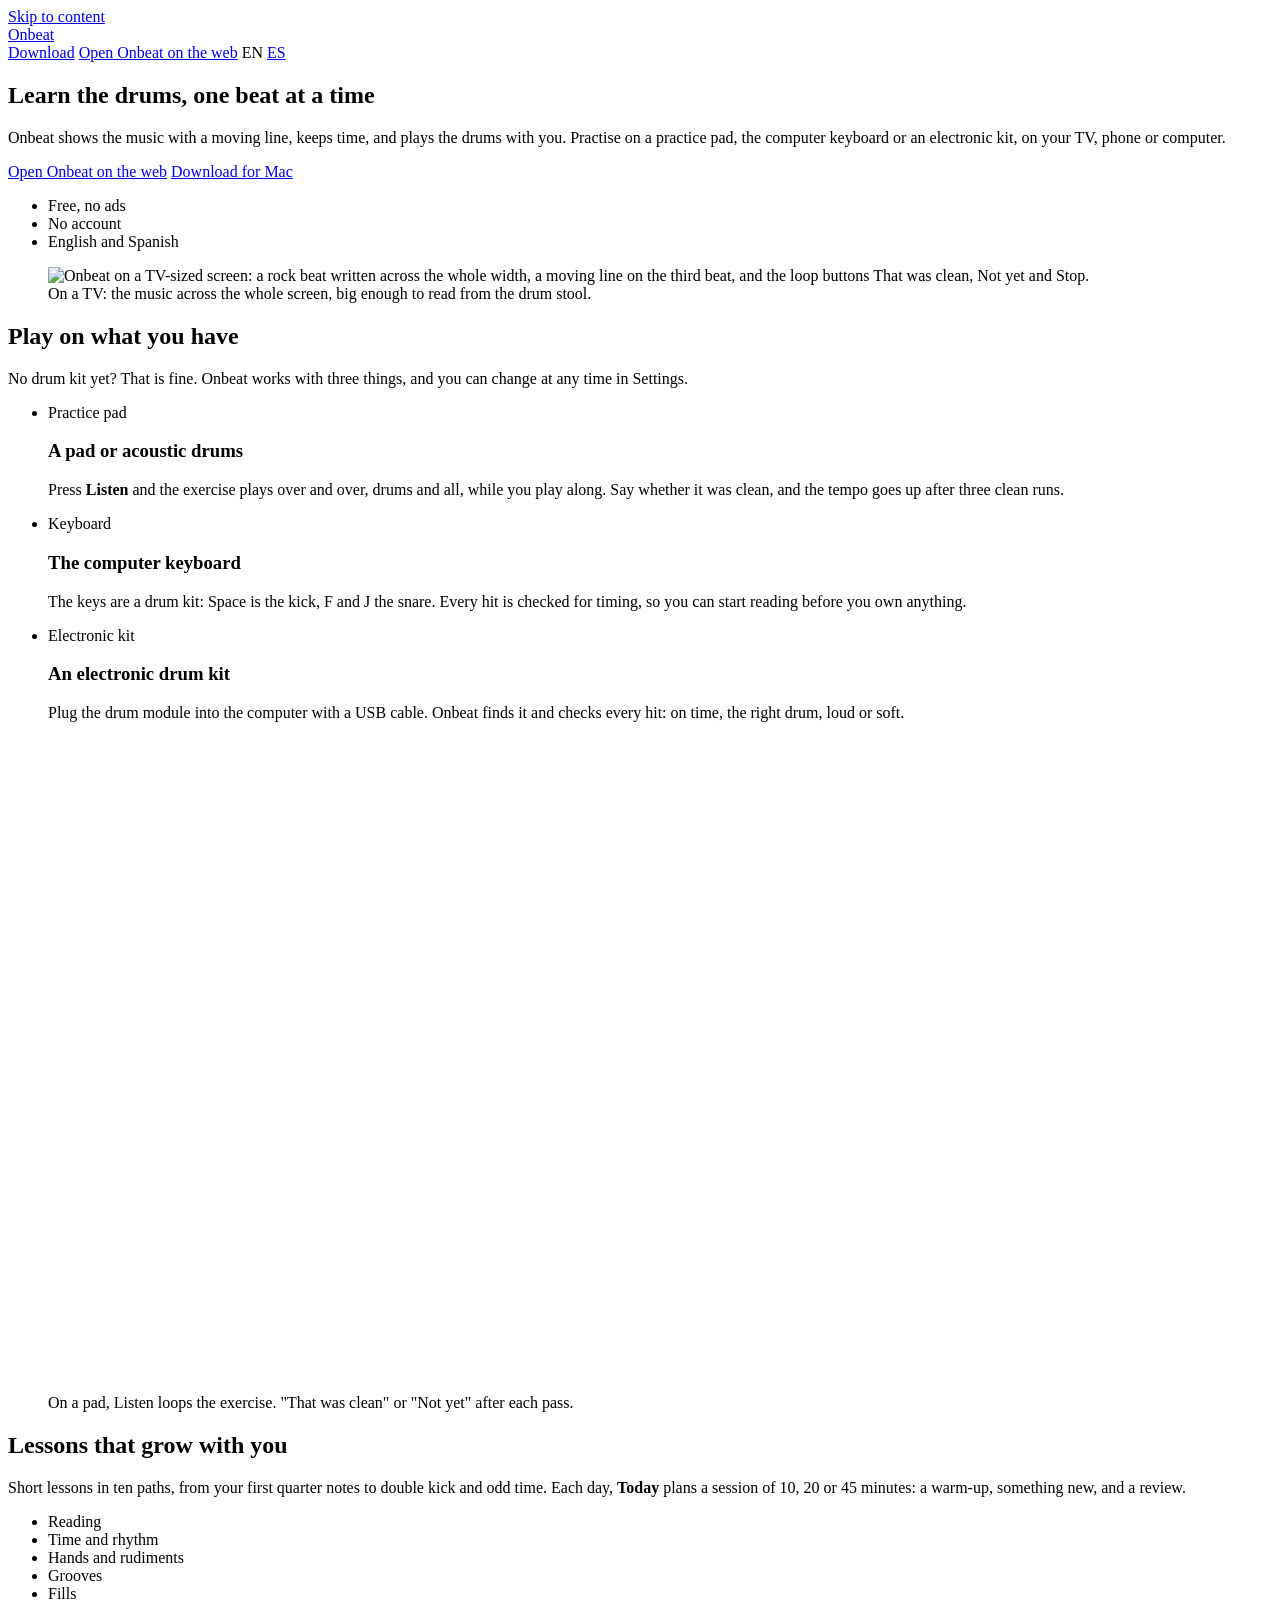
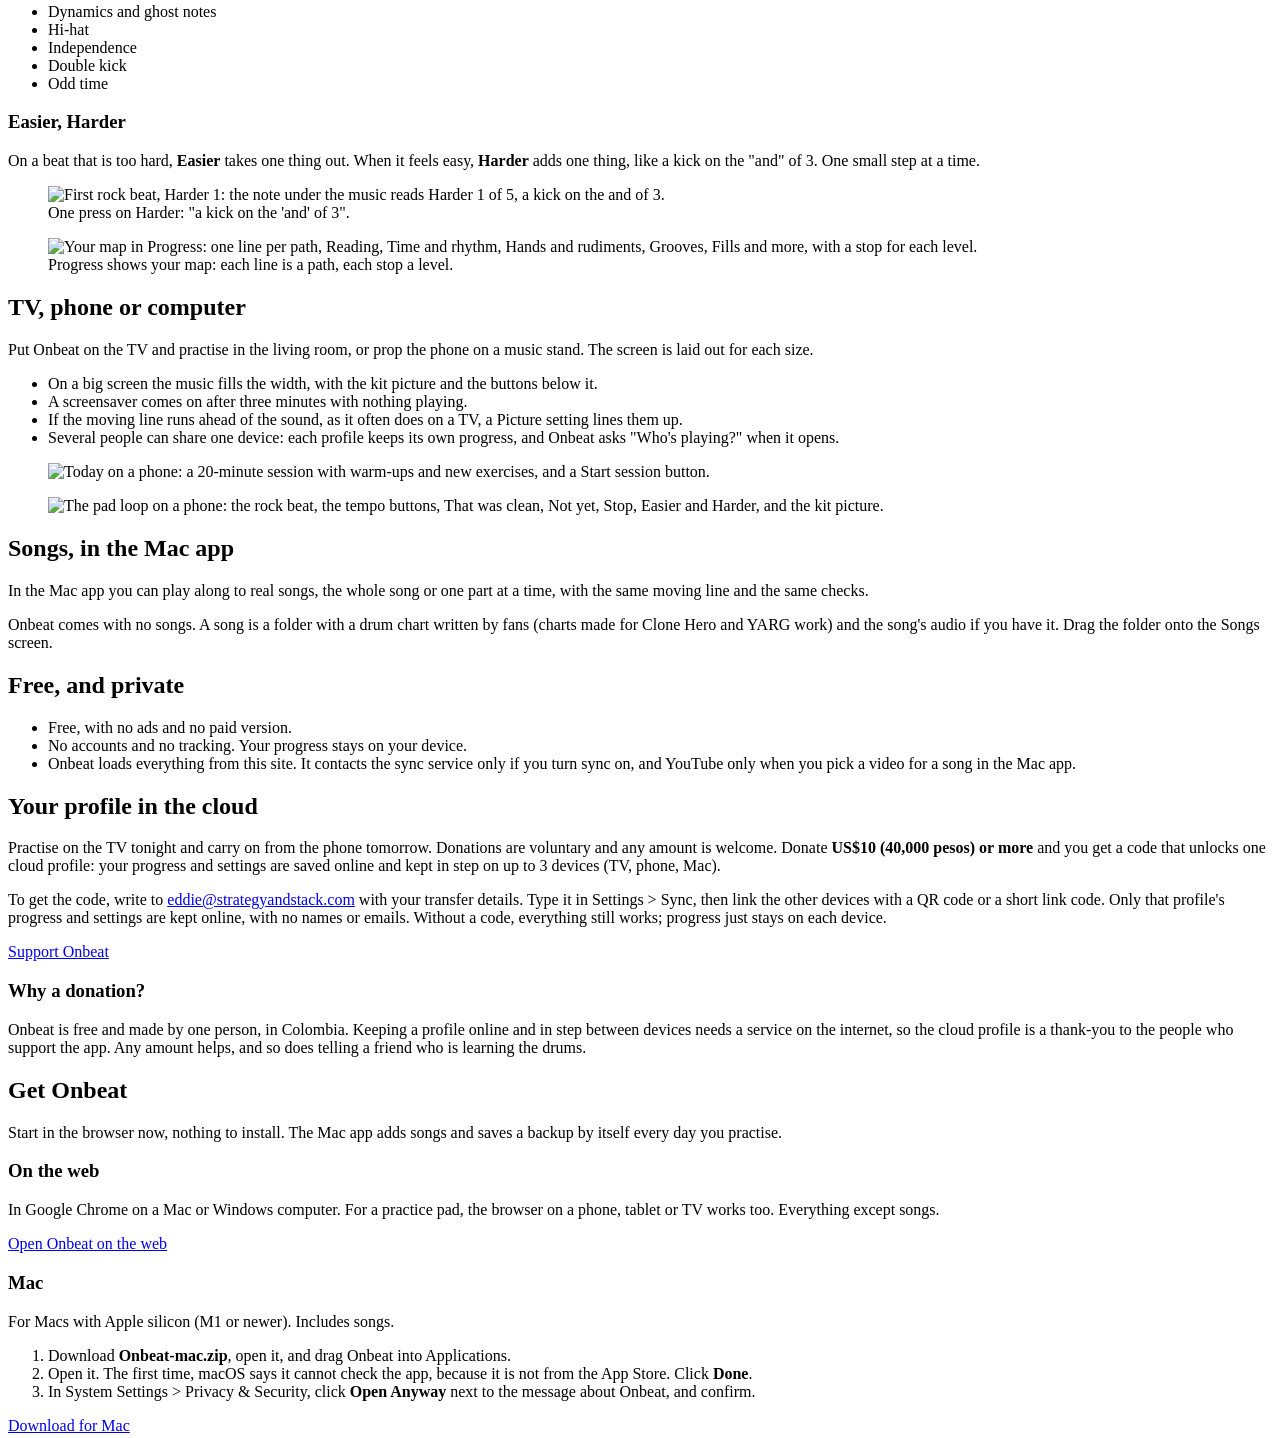
==== commit f06354d1: "Onbeat 0.5.0" ====
--- a/index.html
+++ b/index.html
@@ -1,213 +1,370 @@
 <!doctype html>
+<!-- Onbeat's landing page, in English, published at https://eddie85u.github.io/onbeat-app/ (tools/publish.sh).
+     The Spanish copy is es/index.html: change both together (app/src/site.test.ts checks they match).
+     The app itself lives at /onbeat-app/app/. -->
 <html lang="en">
 <head>
   <meta charset="utf-8">
   <meta name="viewport" content="width=device-width, initial-scale=1">
-  <title>Onbeat</title>
-  <link rel="preconnect" href="https://fonts.googleapis.com">
-  <link rel="stylesheet" href="https://fonts.googleapis.com/css2?family=Barlow+Condensed:wght@600;700;800&display=swap">
   <script>
-    // Use the saved light or dark choice before anything is drawn, so the page does not flash.
-    try {
-      var id = JSON.parse(localStorage.getItem('onbeat.current') || 'null') || (JSON.parse(localStorage.getItem('onbeat.profiles') || '[]')[0] || {}).id;
-      var theme = ((JSON.parse(localStorage.getItem('onbeat.v2:' + id) || '{}') || {}).settings || {}).theme;
-      if (theme === 'light' || theme === 'dark') document.documentElement.dataset.theme = theme;
-    } catch (e) { /* no saved choice */ }
+    // Old addresses of the app (bookmarks like #practice, and the sync service's QR links #link=XXXX-XXXX)
+    // go straight to the app, before anything is drawn.
+    (function () {
+      var h = location.hash;
+      if (/^#(today|practice|progress|songs|link=.+)$/i.test(h)) location.replace('/onbeat-app/app/' + h);
+    })();
   </script>
-  <script type="module" crossorigin src="./assets/index-n3nCt2MP.js"></script>
-  <link rel="stylesheet" crossorigin href="./assets/index-DZAF5yJg.css">
+  <title>Learn the drums on a pad, keyboard or kit | Onbeat</title>
+  <meta name="description" content="Free drum practice app: read and play along on a practice pad, the computer keyboard or an electronic kit, on your TV, phone or computer. No ads, no accounts.">
+  <link rel="canonical" href="https://eddie85u.github.io/onbeat-app/">
+  <link rel="alternate" hreflang="en" href="https://eddie85u.github.io/onbeat-app/">
+  <link rel="alternate" hreflang="es" href="https://eddie85u.github.io/onbeat-app/es/">
+  <link rel="alternate" hreflang="x-default" href="https://eddie85u.github.io/onbeat-app/">
+  <meta name="theme-color" content="#f4f1ea" media="(prefers-color-scheme: light)">
+  <meta name="theme-color" content="#121514" media="(prefers-color-scheme: dark)">
+  <link rel="icon" href="/onbeat-app/icon-192.png" type="image/png" sizes="192x192">
+  <link rel="icon" href="/onbeat-app/favicon.svg" type="image/svg+xml">
+  <link rel="apple-touch-icon" href="/onbeat-app/apple-touch-icon.png">
+  <meta property="og:type" content="website">
+  <meta property="og:site_name" content="Onbeat">
+  <meta property="og:url" content="https://eddie85u.github.io/onbeat-app/">
+  <meta property="og:title" content="Learn the drums, one beat at a time">
+  <meta property="og:description" content="Free drum practice on a pad, the keyboard or an electronic kit, on your TV, phone or computer. In English and Spanish.">
+  <meta property="og:image" content="https://eddie85u.github.io/onbeat-app/og.png">
+  <meta property="og:image:width" content="1200">
+  <meta property="og:image:height" content="630">
+  <meta property="og:image:alt" content="The Onbeat logo: learn the drums, one beat at a time">
+  <meta property="og:locale" content="en_US">
+  <meta property="og:locale:alternate" content="es_CO">
+  <meta name="twitter:card" content="summary_large_image">
+  <link rel="preload" href="/onbeat-app/barlow-condensed-800.woff2" as="font" type="font/woff2" crossorigin>
+  <link rel="stylesheet" href="/onbeat-app/site.css">
+  <script type="application/ld+json">
+  {
+    "@context": "https://schema.org",
+    "@graph": [
+      {
+        "@type": "Person",
+        "@id": "https://eddie85u.github.io/onbeat-app/#eddie",
+        "name": "Eddie Bello",
+        "url": "https://strategyandstack.com/",
+        "sameAs": ["https://www.linkedin.com/in/eddiebello/", "https://www.instagram.com/eddie85u/"]
+      },
+      {
+        "@type": "WebSite",
+        "@id": "https://eddie85u.github.io/onbeat-app/#website",
+        "name": "Onbeat",
+        "alternateName": "Onbeat drum practice",
+        "url": "https://eddie85u.github.io/onbeat-app/",
+        "inLanguage": ["en", "es"],
+        "publisher": { "@id": "https://eddie85u.github.io/onbeat-app/#eddie" }
+      },
+      {
+        "@type": "WebPage",
+        "@id": "https://eddie85u.github.io/onbeat-app/#webpage",
+        "url": "https://eddie85u.github.io/onbeat-app/",
+        "name": "Learn the drums on a pad, keyboard or kit",
+        "inLanguage": "en",
+        "isPartOf": { "@id": "https://eddie85u.github.io/onbeat-app/#website" },
+        "about": { "@id": "https://eddie85u.github.io/onbeat-app/#app" }
+      },
+      {
+        "@type": "SoftwareApplication",
+        "@id": "https://eddie85u.github.io/onbeat-app/#app",
+        "name": "Onbeat",
+        "description": "Drum practice: a staff with a moving line shows what to play, on a practice pad, the computer keyboard or an electronic kit. Lessons in ten paths, in English and Spanish.",
+        "applicationCategory": "EducationalApplication",
+        "operatingSystem": "macOS (Apple silicon), web browser",
+        "url": "https://eddie85u.github.io/onbeat-app/app/",
+        "downloadUrl": "https://github.com/eddie85u/onbeat-app/releases/latest",
+        "image": "https://eddie85u.github.io/onbeat-app/og.png",
+        "inLanguage": ["en", "es"],
+        "isAccessibleForFree": true,
+        "offers": { "@type": "Offer", "price": "0", "priceCurrency": "USD" },
+        "author": { "@id": "https://eddie85u.github.io/onbeat-app/#eddie" }
+      },
+      {
+        "@type": "FAQPage",
+        "@id": "https://eddie85u.github.io/onbeat-app/#faq",
+        "inLanguage": "en",
+        "mainEntity": [
+          { "@type": "Question", "name": "Is Onbeat free?", "acceptedAnswer": { "@type": "Answer", "text": "Yes. Onbeat is free, with no ads and no paid version. Donations are voluntary and any amount is welcome; a donation of US$10 (40,000 pesos) or more unlocks one cloud profile, kept in step on up to 3 devices." } },
+          { "@type": "Question", "name": "Do I need an electronic drum kit?", "acceptedAnswer": { "@type": "Answer", "text": "No. You can practise on a practice pad, on acoustic drums or on the computer keyboard. An electronic kit plugged in with a USB cable adds a check of every hit." } },
+          { "@type": "Question", "name": "Can Onbeat hear me on a practice pad?", "acceptedAnswer": { "@type": "Answer", "text": "No. On a pad or acoustic drums Onbeat cannot hear you, so it plays the exercise with you and you say whether each run was clean. With the keyboard or an electronic kit it checks every hit: on time, the right drum, loud or soft." } },
+          { "@type": "Question", "name": "Which browser do I need?", "acceptedAnswer": { "@type": "Answer", "text": "On a computer, use Google Chrome on Mac or Windows; it is the browser that can talk to an electronic kit. On a practice pad, the browser on a phone, tablet or TV works too." } },
+          { "@type": "Question", "name": "Does it work on my TV?", "acceptedAnswer": { "@type": "Answer", "text": "If your TV has a web browser, yes, for practising on a pad. Onbeat has a layout for big screens, a screensaver when nothing is playing, and a Picture setting in case the moving line runs ahead of the sound, which is common on TVs." } },
+          { "@type": "Question", "name": "Where are the songs?", "acceptedAnswer": { "@type": "Answer", "text": "Playing along to songs is in the Mac app. Onbeat comes with no songs: you add a song's drum chart, made by fans for Clone Hero or YARG, and its audio if you have it." } },
+          { "@type": "Question", "name": "Is Onbeat in Spanish?", "acceptedAnswer": { "@type": "Answer", "text": "Yes. The app and this page are in English and Spanish (Colombia). Switch with EN | ES at the top at any time." } },
+          { "@type": "Question", "name": "Where is my progress saved?", "acceptedAnswer": { "@type": "Answer", "text": "On your device: in the browser for the web version, and in the app on the Mac. Progress, Backup saves it to a file you can move to another computer. Supporters can unlock a cloud profile instead, saved online and kept in step on up to 3 devices." } },
+          { "@type": "Question", "name": "Is there a Windows app?", "acceptedAnswer": { "@type": "Answer", "text": "Not yet; it is on the plan. Until then, the web version works in Chrome on Windows." } },
+          { "@type": "Question", "name": "Who makes Onbeat?", "acceptedAnswer": { "@type": "Answer", "text": "Eddie Bello, in Colombia, a beginner drummer too." } }
+        ]
+      }
+    ]
+  }
+  </script>
 </head>
 <body>
-  <div id="welcome" class="welcome" role="dialog" aria-modal="true" aria-label="Welcome to Onbeat" data-es-aria-label="Bienvenido a Onbeat" hidden></div>
+  <a class="skip" href="#main">Skip to content</a>
   <header class="top">
-    <h1><button id="home" class="home" title="Back to Today" data-es-title="Volver a Hoy">Onbeat</button></h1>
-    <nav id="nav" aria-label="Screens" data-es-aria-label="Pantallas">
-      <button data-view="today" data-es="Hoy">Today</button>
-      <button data-view="practice" data-es="Práctica">Practice</button>
-      <button data-view="songs" data-es="Canciones">Songs</button>
-      <button data-view="progress" data-es="Progreso">Progress</button>
-    </nav>
-    <span id="kit" class="kit">Kit: not connected. Using the keyboard.</span>
-    <div id="lang" class="lang" role="group" aria-label="Language" data-es-aria-label="Idioma">
-      <button data-lang="en" title="English" lang="en">EN</button>
-      <button data-lang="es" title="Español (Colombia)" lang="es">ES</button>
+    <div class="wrap">
+      <a class="brand" href="/onbeat-app/">Onbeat</a>
+      <nav class="nav" aria-label="Main">
+        <a class="btn dl" href="#get">Download</a>
+        <a class="btn primary" href="/onbeat-app/app/">Open<span class="long">&nbsp;Onbeat on the web</span></a>
+        <span class="lang" role="group" aria-label="Language">
+          <span aria-current="true" lang="en">EN</span>
+          <a href="/onbeat-app/es/" lang="es" hreflang="es" title="Español (Colombia)">ES</a>
+        </span>
+      </nav>
     </div>
-    <button id="profile-btn" class="profile-btn" aria-expanded="false" title="Profiles" data-es-title="Perfiles"></button>
-    <button id="settings-btn" aria-expanded="false" data-es="Configuración" aria-label="Settings" data-es-aria-label="Configuración">Settings</button>
   </header>
 
-  <section id="profiles" class="settings" hidden>
-    <div class="page">
-      <div class="settings-grid">
-        <div>
-          <h3 data-es="Perfiles">Profiles</h3>
-          <p class="muted" data-es="Cada perfil guarda su propio progreso, historial y configuración en este computador.">Each profile keeps its own progress, history and settings on this computer.</p>
-          <div id="profile-list"></div>
-        </div>
-        <div>
-          <h3 data-es="Agregar a alguien">Add someone</h3>
-          <form id="profile-add" class="row">
-            <input type="text" id="profile-name" maxlength="24" placeholder="Name" aria-label="Name for the new profile" data-es-placeholder="Nombre" data-es-aria-label="Nombre del nuevo perfil">
-            <button type="submit" data-es="Agregar y cambiar">Add and switch</button>
-          </form>
-          <p id="profile-note" class="muted" aria-live="polite"></p>
-        </div>
-      </div>
+  <main id="main">
+    <section class="hero">
+      <div class="wrap">
+        <div>
+          <h1>Learn the drums, one beat at a time</h1>
+          <p class="lead">Onbeat shows the music with a moving line, keeps time, and plays the drums with you. Practise on a practice pad, the computer keyboard or an electronic kit, on your TV, phone or computer.</p>
+          <div class="cta">
+            <a class="btn primary big" href="/onbeat-app/app/">Open Onbeat on the web</a>
+            <a class="btn big" href="#get">Download for Mac</a>
+          </div>
+          <ul class="facts">
+            <li>Free, no ads</li>
+            <li>No account</li>
+            <li>English and Spanish</li>
+          </ul>
+        </div>
+        <!-- REEL 1 goes here: about 15 seconds of someone playing a practice pad in front of a TV while Onbeat loops.
+             Until it exists, this is a real screenshot of the app on a TV-sized screen (tools/make-shots.sh). -->
+        <figure class="screen tv" data-reel="pad-on-tv">
+          <div class="glass">
+            <img src="/onbeat-app/img/tv-960.webp" srcset="/onbeat-app/img/tv-960.webp 960w, /onbeat-app/img/tv-1600.webp 1600w" sizes="(min-width: 900px) 55vw, 100vw" width="1600" height="900" fetchpriority="high" alt="Onbeat on a TV-sized screen: a rock beat written across the whole width, a moving line on the third beat, and the loop buttons That was clean, Not yet and Stop.">
+          </div>
+          <div class="stand"></div>
+          <figcaption>On a TV: the music across the whole screen, big enough to read from the drum stool.</figcaption>
+        </figure>
+      </div>
+    </section>
+
+    <section id="play" class="band">
+      <div class="wrap">
+        <div class="intro">
+          <h2>Play on what you have</h2>
+          <p>No drum kit yet? That is fine. Onbeat works with three things, and you can change at any time in Settings.</p>
+        </div>
+        <ul class="cards">
+          <li>
+            <span class="tag">Practice pad</span>
+            <h3>A pad or acoustic drums</h3>
+            <p class="muted">Press <b>Listen</b> and the exercise plays over and over, drums and all, while you play along. Say whether it was clean, and the tempo goes up after three clean runs.</p>
+          </li>
+          <li>
+            <span class="tag">Keyboard</span>
+            <h3>The computer keyboard</h3>
+            <p class="muted">The keys are a drum kit: Space is the kick, F and J the snare. Every hit is checked for timing, so you can start reading before you own anything.</p>
+          </li>
+          <li>
+            <span class="tag">Electronic kit</span>
+            <h3>An electronic drum kit</h3>
+            <p class="muted">Plug the drum module into the computer with a USB cable. Onbeat finds it and checks every hit: on time, the right drum, loud or soft.</p>
+          </li>
+        </ul>
+        <!-- REEL 2 can replace this screenshot: the loop on a pad, with "That was clean" moving the tempo up. -->
+        <figure class="screen" data-reel="pad-loop">
+          <div class="glass">
+            <img src="/onbeat-app/img/pad-loop-720.webp" srcset="/onbeat-app/img/pad-loop-720.webp 720w, /onbeat-app/img/pad-loop-1280.webp 1280w" sizes="(min-width: 1160px) 1080px, 100vw" width="1280" height="652" loading="lazy" alt="The pad loop on a computer: First rock beat at 70 bpm, loop 1, with the buttons That was clean, Not yet, Stop, Easier and Harder.">
+          </div>
+          <figcaption>On a pad, Listen loops the exercise. "That was clean" or "Not yet" after each pass.</figcaption>
+        </figure>
+      </div>
+    </section>
+
+    <section id="lessons">
+      <div class="wrap split">
+        <div>
+          <h2>Lessons that grow with you</h2>
+          <p>Short lessons in ten paths, from your first quarter notes to double kick and odd time. Each day, <b>Today</b> plans a session of 10, 20 or 45 minutes: a warm-up, something new, and a review.</p>
+          <ul class="paths" aria-label="The ten paths">
+            <li>Reading</li><li>Time and rhythm</li><li>Hands and rudiments</li><li>Grooves</li><li>Fills</li>
+            <li>Dynamics and ghost notes</li><li>Hi-hat</li><li>Independence</li><li>Double kick</li><li>Odd time</li>
+          </ul>
+          <div class="note">
+            <h3>Easier, Harder</h3>
+            <p>On a beat that is too hard, <b>Easier</b> takes one thing out. When it feels easy, <b>Harder</b> adds one thing, like a kick on the "and" of 3. One small step at a time.</p>
+          </div>
+        </div>
+        <div class="pair">
+          <figure class="screen">
+            <div class="glass">
+              <img src="/onbeat-app/img/harder-720.webp" srcset="/onbeat-app/img/harder-720.webp 720w, /onbeat-app/img/harder-1280.webp 1280w" sizes="(min-width: 900px) 540px, 100vw" width="1280" height="652" loading="lazy" alt="First rock beat, Harder 1: the note under the music reads Harder 1 of 5, a kick on the and of 3.">
+            </div>
+            <figcaption>One press on Harder: "a kick on the 'and' of 3".</figcaption>
+          </figure>
+          <figure class="screen">
+            <div class="glass">
+              <img src="/onbeat-app/img/map-720.webp" srcset="/onbeat-app/img/map-720.webp 720w, /onbeat-app/img/map-1280.webp 1280w" sizes="(min-width: 900px) 540px, 100vw" width="1280" height="906" loading="lazy" alt="Your map in Progress: one line per path, Reading, Time and rhythm, Hands and rudiments, Grooves, Fills and more, with a stop for each level.">
+            </div>
+            <figcaption>Progress shows your map: each line is a path, each stop a level.</figcaption>
+          </figure>
+        </div>
+      </div>
+    </section>
+
+    <section id="screens" class="band">
+      <div class="wrap split flip">
+        <div>
+          <h2>TV, phone or computer</h2>
+          <p>Put Onbeat on the TV and practise in the living room, or prop the phone on a music stand. The screen is laid out for each size.</p>
+          <ul class="ticks">
+            <li>On a big screen the music fills the width, with the kit picture and the buttons below it.</li>
+            <li>A screensaver comes on after three minutes with nothing playing.</li>
+            <li>If the moving line runs ahead of the sound, as it often does on a TV, a Picture setting lines them up.</li>
+            <li>Several people can share one device: each profile keeps its own progress, and Onbeat asks "Who's playing?" when it opens.</li>
+          </ul>
+        </div>
+        <!-- REEL 3 can go here: linking a phone to the TV with the QR code in Settings > Sync. -->
+        <div class="phones">
+          <figure class="screen phone">
+            <div class="glass"><img src="/onbeat-app/img/phone-today-360.webp" srcset="/onbeat-app/img/phone-today-360.webp 360w, /onbeat-app/img/phone-today-720.webp 720w" sizes="(min-width: 600px) 250px, 45vw" width="360" height="780" loading="lazy" alt="Today on a phone: a 20-minute session with warm-ups and new exercises, and a Start session button."></div>
+          </figure>
+          <figure class="screen phone">
+            <div class="glass"><img src="/onbeat-app/img/phone-loop-360.webp" srcset="/onbeat-app/img/phone-loop-360.webp 360w, /onbeat-app/img/phone-loop-720.webp 720w" sizes="(min-width: 600px) 250px, 45vw" width="360" height="780" loading="lazy" alt="The pad loop on a phone: the rock beat, the tempo buttons, That was clean, Not yet, Stop, Easier and Harder, and the kit picture."></div>
+          </figure>
+        </div>
+      </div>
+    </section>
+
+    <section id="mac-songs">
+      <div class="wrap split">
+        <div>
+          <h2>Songs, in the Mac app</h2>
+          <p>In the Mac app you can play along to real songs, the whole song or one part at a time, with the same moving line and the same checks.</p>
+          <p class="muted">Onbeat comes with no songs. A song is a folder with a drum chart written by fans (charts made for Clone Hero and YARG work) and the song's audio if you have it. Drag the folder onto the Songs screen.</p>
+        </div>
+        <div>
+          <h2>Free, and private</h2>
+          <ul class="ticks">
+            <li>Free, with no ads and no paid version.</li>
+            <li>No accounts and no tracking. Your progress stays on your device.</li>
+            <li>Onbeat loads everything from this site. It contacts the sync service only if you turn sync on, and YouTube only when you pick a video for a song in the Mac app.</li>
+          </ul>
+        </div>
+      </div>
+    </section>
+
+    <section id="sync" class="band">
+      <div class="wrap split">
+        <div>
+          <h2>Your profile in the cloud</h2>
+          <p>Practise on the TV tonight and carry on from the phone tomorrow. Donations are voluntary and any amount is welcome. Donate <b>US$10 (40,000 pesos) or more</b> and you get a code that unlocks one cloud profile: your progress and settings are saved online and kept in step on up to 3 devices (TV, phone, Mac).</p>
+          <p class="muted">To get the code, write to <a href="mailto:eddie@strategyandstack.com">eddie@strategyandstack.com</a> with your transfer details. Type it in Settings &gt; Sync, then link the other devices with a QR code or a short link code. Only that profile's progress and settings are kept online, with no names or emails. Without a code, everything still works; progress just stays on each device.</p>
+          <p><a class="btn" href="/onbeat-app/support.html">Support Onbeat</a></p>
+        </div>
+        <div class="note">
+          <h3>Why a donation?</h3>
+          <p>Onbeat is free and made by one person, in Colombia. Keeping a profile online and in step between devices needs a service on the internet, so the cloud profile is a thank-you to the people who support the app. Any amount helps, and so does telling a friend who is learning the drums.</p>
+        </div>
+      </div>
+    </section>
+
+    <section id="get">
+      <div class="wrap">
+        <div class="intro">
+          <h2>Get Onbeat</h2>
+          <p>Start in the browser now, nothing to install. The Mac app adds songs and saves a backup by itself every day you practise.</p>
+        </div>
+        <div class="get">
+          <div class="main">
+            <h3>On the web</h3>
+            <p class="muted">In Google Chrome on a Mac or Windows computer. For a practice pad, the browser on a phone, tablet or TV works too. Everything except songs.</p>
+            <a class="btn primary" href="/onbeat-app/app/">Open Onbeat on the web</a>
+          </div>
+          <div>
+            <h3>Mac</h3>
+            <p class="muted">For Macs with Apple silicon (M1 or newer). Includes songs.</p>
+            <ol>
+              <li>Download <b>Onbeat-mac.zip</b>, open it, and drag Onbeat into Applications.</li>
+              <li>Open it. The first time, macOS says it cannot check the app, because it is not from the App Store. Click <b>Done</b>.</li>
+              <li>In System Settings &gt; Privacy &amp; Security, click <b>Open Anyway</b> next to the message about Onbeat, and confirm.</li>
+            </ol>
+            <a class="btn" href="https://github.com/eddie85u/onbeat-app/releases/latest/download/Onbeat-mac.zip">Download for Mac</a>
+            <p class="small muted" style="margin-top:10px">Or see <a href="https://github.com/eddie85u/onbeat-app/releases/latest">all downloads and what's new</a>.</p>
+          </div>
+          <div>
+            <h3>Windows</h3>
+            <p class="muted">A Windows app is on the way. Until then, the web version works in Chrome on Windows, electronic kit included.</p>
+            <a class="btn" href="/onbeat-app/app/">Use the web version</a>
+          </div>
+        </div>
+      </div>
+    </section>
+
+    <section id="faq" class="band">
+      <div class="wrap faq">
+        <h2>Questions</h2>
+        <details>
+          <summary>Is Onbeat free?</summary>
+          <div><p>Yes. Onbeat is free, with no ads and no paid version. Donations are voluntary and any amount is welcome; a donation of US$10 (40,000 pesos) or more unlocks one cloud profile, kept in step on up to 3 devices.</p></div>
+        </details>
+        <details>
+          <summary>Do I need an electronic drum kit?</summary>
+          <div><p>No. You can practise on a practice pad, on acoustic drums or on the computer keyboard. An electronic kit plugged in with a USB cable adds a check of every hit.</p></div>
+        </details>
+        <details>
+          <summary>Can Onbeat hear me on a practice pad?</summary>
+          <div><p>No. On a pad or acoustic drums Onbeat cannot hear you, so it plays the exercise with you and you say whether each run was clean. With the keyboard or an electronic kit it checks every hit: on time, the right drum, loud or soft.</p></div>
+        </details>
+        <details>
+          <summary>Which browser do I need?</summary>
+          <div><p>On a computer, use Google Chrome on Mac or Windows; it is the browser that can talk to an electronic kit. On a practice pad, the browser on a phone, tablet or TV works too.</p></div>
+        </details>
+        <details>
+          <summary>Does it work on my TV?</summary>
+          <div><p>If your TV has a web browser, yes, for practising on a pad. Onbeat has a layout for big screens, a screensaver when nothing is playing, and a Picture setting in case the moving line runs ahead of the sound, which is common on TVs.</p></div>
+        </details>
+        <details>
+          <summary>Where are the songs?</summary>
+          <div><p>Playing along to songs is in the Mac app. Onbeat comes with no songs: you add a song's drum chart, made by fans for Clone Hero or YARG, and its audio if you have it.</p></div>
+        </details>
+        <details>
+          <summary>Is Onbeat in Spanish?</summary>
+          <div><p>Yes. The app and this page are in English and Spanish (Colombia). Switch with EN | ES at the top at any time.</p></div>
+        </details>
+        <details>
+          <summary>Where is my progress saved?</summary>
+          <div><p>On your device: in the browser for the web version, and in the app on the Mac. Progress, Backup saves it to a file you can move to another computer. Supporters can unlock a cloud profile instead, saved online and kept in step on up to 3 devices.</p></div>
+        </details>
+        <details>
+          <summary>Is there a Windows app?</summary>
+          <div><p>Not yet; it is on the plan. Until then, the web version works in Chrome on Windows.</p></div>
+        </details>
+        <details>
+          <summary>Who makes Onbeat?</summary>
+          <div><p>Eddie Bello, in Colombia, a beginner drummer too.</p></div>
+        </details>
+      </div>
+    </section>
+
+    <section class="end">
+      <div class="wrap">
+        <h2>Ready when you are</h2>
+        <p class="muted">Grab your sticks: the first lesson is the snare and the quarter note.</p>
+        <div class="cta">
+          <a class="btn primary big" href="/onbeat-app/app/">Open Onbeat on the web</a>
+          <a class="btn big" href="#get">Download for Mac</a>
+        </div>
+      </div>
+    </section>
+  </main>
+
+  <footer>
+    <div class="wrap">
+      <p>Built in Colombia with love, by <a href="https://strategyandstack.com/">Eddie Bello</a>. Also on <a href="https://www.linkedin.com/in/eddiebello/">LinkedIn</a> and <a href="https://www.instagram.com/eddie85u/">Instagram</a>.</p>
+      <p><a href="/onbeat-app/support.html">Support Onbeat</a> · <a href="/onbeat-app/app/">Open the app</a> · <a href="https://github.com/eddie85u/onbeat-app/releases/latest">Downloads</a> · <a href="/onbeat-app/es/" lang="es" hreflang="es">Español</a></p>
+      <p class="small">Privacy: no accounts, ads or tracking, and no cookies. Your progress stays on your device unless you turn on sync for a profile; then that profile's progress, with no names or emails, is kept on Onbeat's sync service for your other devices. Drum notation drawn with VexFlow.</p>
     </div>
-  </section>
-
-  <section id="settings" class="settings" hidden>
-    <div class="page">
-      <div class="settings-grid">
-        <div class="phone-only">
-          <h3 data-es="Idioma">Language</h3>
-          <div class="lang lang-settings" role="group" aria-label="Language" data-es-aria-label="Idioma">
-            <button data-lang="en" lang="en">English</button>
-            <button data-lang="es" lang="es">Español</button>
-          </div>
-        </div>
-        <div>
-          <h3 data-es="Sonido e imagen">Sound and picture</h3>
-          <label><input type="checkbox" id="sounds"> <span data-es="Sonidos de batería desde el teclado">Drum sounds from the keyboard</span></label>
-          <label><input type="checkbox" id="showkit"> <span data-es="Mostrar el dibujo de la batería">Show the kit picture</span></label>
-          <label><span data-es="Colores">Theme</span> <select id="theme">
-            <option value="auto" data-es="Igual que mi computador">Match my computer</option>
-            <option value="light" data-es="Claro">Light</option>
-            <option value="dark" data-es="Oscuro">Dark</option>
-          </select></label>
-          <h3 class="settings-sub" data-es="Cómo tocas">How you play</h3>
-          <div id="play-on" class="play-on" role="radiogroup" aria-label="How you play" data-es-aria-label="Cómo tocas">
-            <label><input type="radio" name="play-on" value="kit"> <span data-es="Una batería electrónica">An electronic drum kit</span></label>
-            <label><input type="radio" name="play-on" value="keyboard"> <span data-es="El teclado del computador">The computer keyboard</span></label>
-            <label><input type="radio" name="play-on" value="pad"> <span data-es="Un pad de práctica o una batería acústica">A practice pad or acoustic drums</span></label>
-          </div>
-          <p id="play-on-note" class="muted" aria-live="polite"></p>
-        </div>
-        <div>
-          <h3 data-es="Ajuste de tiempo">Timing offset</h3>
-          <p class="muted" data-es="Cancela el retraso constante entre tu golpe y lo que oye el computador. Calibra una vez para el teclado y otra para la batería.">Cancels the constant delay between your hit and what the computer hears. Calibrate once for the keyboard and once for the kit.</p>
-          <label><span data-es="Teclado">Keyboard</span> <input type="number" id="offset-kb" step="5" min="-250" max="250"> ms</label>
-          <label><span data-es="Batería">Kit</span> <input type="number" id="offset-kit" step="5" min="-250" max="250"> ms</label>
-          <div class="row"><button id="calibrate" data-es="Calibrar tocando">Calibrate by tapping</button></div>
-          <p id="cal-status" class="muted" aria-live="polite"></p>
-        </div>
-        <div>
-          <h3 data-es="Mapa de la batería">Kit layout</h3>
-          <div id="map-wizard"></div>
-        </div>
-        <div>
-          <h3 data-es="Prueba de nivel">Placement</h3>
-          <p class="muted" data-es="Haz la prueba de nivel otra vez para cambiar dónde empiezas en cada ruta.">Run the placement again to reset where you start on each path.</p>
-          <div class="row"><button id="redo-placement" data-es="Repetir la prueba de nivel">Redo placement</button></div>
-        </div>
-        <div class="about">
-          <h3 data-es="Acerca de">About</h3>
-          <p><strong>Onbeat</strong> <span id="app-version" class="muted"></span></p>
-          <p class="credit"><span data-es="Hecho en Colombia con amor, por">Built in Colombia with love, by</span> <a id="author-link" target="_blank" rel="noopener">Eddie Bello</a>. <span class="muted"><span data-es="También en">Also on</span> <a id="author-linkedin" target="_blank" rel="noopener">LinkedIn</a> <span data-es="e">and</span> <a id="author-instagram" target="_blank" rel="noopener">Instagram</a>.</span></p>
-          <p><a id="support-link" target="_blank" rel="noopener" data-es="Apoya Onbeat">Support Onbeat</a> <span class="muted" data-es="(gratis, sin anuncios)">(free, no ads)</span></p>
-          <p id="other-version"></p>
-          <p class="muted" data-es="La notación de batería se dibuja con VexFlow. Las partituras de canciones vienen de la comunidad de fans que las escribe; la app no trae ninguna.">Drum notation drawn with VexFlow. Song charts come from the community of fans who write them; the app ships with none.</p>
-        </div>
-      </div>
-      <p id="data-note" class="muted data-note"></p>
-    </div>
-  </section>
-
-  <div id="leavebar" class="leavebar" role="alert" hidden>
-    <span data-es="Tu pasada está en pausa. ¿Salir de esta pantalla y pararla?">Your run is paused. Leave this screen and stop it?</span>
-    <div class="row">
-      <button id="leave-go" data-es="Salir y parar la pasada">Leave and stop the run</button>
-      <button id="leave-stay" class="primary" data-es="Quedarme">Stay</button>
-    </div>
-  </div>
-
-  <div id="view-today" class="view" hidden></div>
-
-  <div id="view-practice" class="view layout" hidden>
-    <button id="list-btn" class="list-btn" aria-expanded="false" data-es="Ver ejercicios">Browse exercises</button>
-    <nav id="list" class="list" aria-label="Exercises" data-es-aria-label="Ejercicios"></nav>
-    <main>
-      <button id="list-toggle" class="quiet list-toggle" aria-controls="list"></button>
-      <section id="sessionbar" class="sessionbar" hidden></section>
-      <section id="banner" class="banner" hidden></section>
-      <div class="head">
-        <p id="crumb" class="crumb"></p>
-        <h2 id="title"></h2>
-        <p id="hint"></p>
-        <ul id="lesson" class="lesson" hidden></ul>
-        <p id="videos" class="videos" hidden></p>
-        <button id="lesson-toggle" class="linkish" aria-controls="lesson" hidden></button>
-      </div>
-      <div class="paper">
-        <div id="countin" class="countin" hidden></div>
-        <div id="loopbadge" class="loopbadge" hidden><span aria-live="polite"></span></div>
-        <div id="staff"></div>
-      </div>
-      <div class="controls">
-        <button id="start" class="primary" title="Enter key" data-es="Empezar" data-es-title="Tecla Enter">Start</button>
-        <button id="listen" data-es="Escuchar">Listen</button>
-        <button id="pause" title="Esc key" data-es="Pausa" data-es-title="Tecla Esc" hidden>Pause</button>
-        <div class="tempo">
-          <button id="slower" aria-label="Slower by 5" data-es-aria-label="5 más lento">−</button>
-          <span><b id="bpm" role="button" tabindex="0" title="Click to type a tempo" aria-label="Tempo. Click to type one." data-es-title="Haz clic para escribir un tempo" data-es-aria-label="Tempo. Haz clic para escribir uno."></b> bpm</span>
-          <button id="faster" aria-label="Faster by 5" data-es-aria-label="5 más rápido">+</button>
-        </div>
-        <span id="rule" class="rule"></span>
-        <button id="aids-btn" class="quiet" aria-expanded="false" data-es="Ayudas de práctica">Practice aids</button>
-      </div>
-      <div id="songmusic" class="songmusic row" hidden></div>
-      <p id="keyhint" class="keyhint muted" data-es="Teclas: Enter empieza y para. Esc pausa y continúa.">Keys: Enter starts and stops. Esc pauses and carries on.</p>
-      <div id="aids" class="aids" hidden>
-        <div class="aid-group" role="group" aria-labelledby="aids-click-label">
-          <span id="aids-click-label" class="aid-label" data-es="Clic">Click</span>
-          <div class="aid-row">
-            <select id="click" aria-label="Click" data-es-aria-label="Clic">
-              <option value="beat" data-es="en cada tiempo">on every beat</option>
-              <option value="sub" data-es="en cada subdivisión">on every note slot</option>
-              <option value="gap" data-es="callado un compás sí y otro no">silent every other bar</option>
-              <option value="off" data-es="apagado después del conteo">off after the count-in</option>
-            </select>
-            <label><input type="checkbox" id="count"> <span data-es="Mostrar el conteo">Show the count</span></label>
-          </div>
-        </div>
-        <div class="aid-group" role="group" aria-labelledby="aids-help-label">
-          <span id="aids-help-label" class="aid-label" data-es="Ayuda mientras aprendes">Help while learning</span>
-          <div class="aid-row">
-            <label><input type="checkbox" id="guide"> <span data-es="Tocar las notas conmigo">Play the notes with me</span></label>
-            <button id="wait" title="No clock: the line waits on each note until you hit it" data-es="Espérame" data-es-title="Sin reloj: la línea espera en cada nota hasta que la toques">Wait for me</button>
-            <button id="climb" title="Short runs back to back, 5 bpm faster after each clean one" data-es="Subida de tempo" data-es-title="Pasadas cortas seguidas, 5 bpm más rápido después de cada una limpia">Tempo climb</button>
-          </div>
-        </div>
-        <div id="aids-more" class="aid-group" role="group" aria-labelledby="aids-more-label">
-          <span id="aids-more-label" class="aid-label" data-es="Más como este">More like this</span>
-          <div class="aid-row">
-            <button id="vary" title="A fresh combination at the same level" data-es="Nueva variación" data-es-title="Una combinación nueva del mismo nivel">New variation</button>
-          </div>
-        </div>
-      </div>
-      <div class="below">
-        <div>
-          <div id="kitview" class="kitview"></div>
-          <p class="kithint muted" data-es="También en el teclado: S o L hi-hat abierto, C pedal del hi-hat, B segundo bombo. Mantén Shift para tocar suave.">Also on the keyboard: S or L open hi-hat, C hi-hat foot, B second kick. Hold Shift to play softly.</p>
-          <div id="ytplayer" class="ytplayer" hidden></div>
-          <div id="ytnudge" class="row ytnudge" hidden>
-            <span class="muted" data-es="La música contra el clic:">Music against the click:</span>
-            <button id="yt-later" title="The music is coming in late: start the video further in" data-es="La música va tarde" data-es-title="La música entra tarde: empieza el video más adelante">Music is late</button>
-            <button id="yt-earlier" title="The music is coming in early: start the video further back" data-es="La música va temprano" data-es-title="La música entra temprano: empieza el video más atrás">Music is early</button>
-            <span id="yt-offset" class="muted"></span>
-          </div>
-        </div>
-        <div class="side">
-          <div id="meter" class="meterbox"></div>
-          <div id="live" class="live" aria-live="polite"></div>
-          <section id="report" class="report" hidden></section>
-        </div>
-      </div>
-    </main>
-  </div>
-
-  <div id="view-songs" class="view" hidden></div>
-  <div id="view-progress" class="view" hidden></div>
-  <div id="celebrate" class="celebrate" role="status" hidden></div>
+  </footer>
 </body>
 </html>
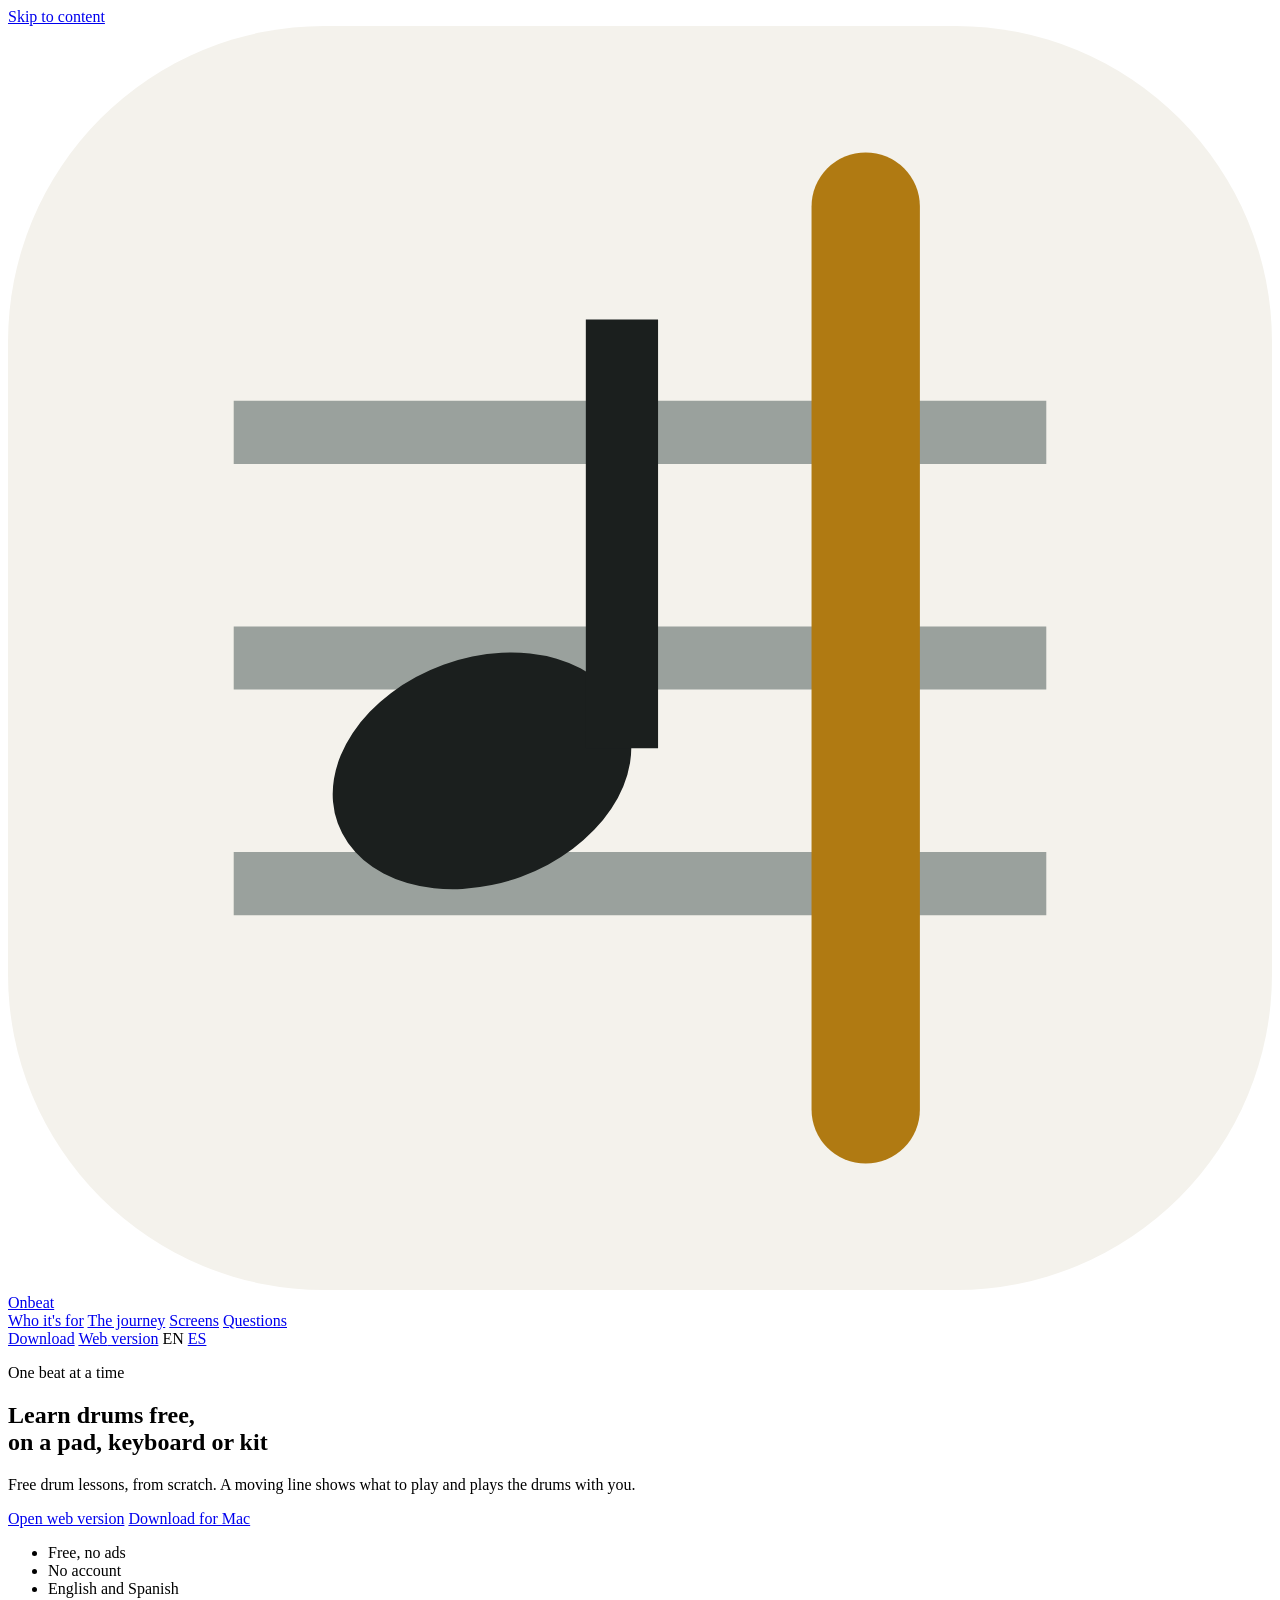
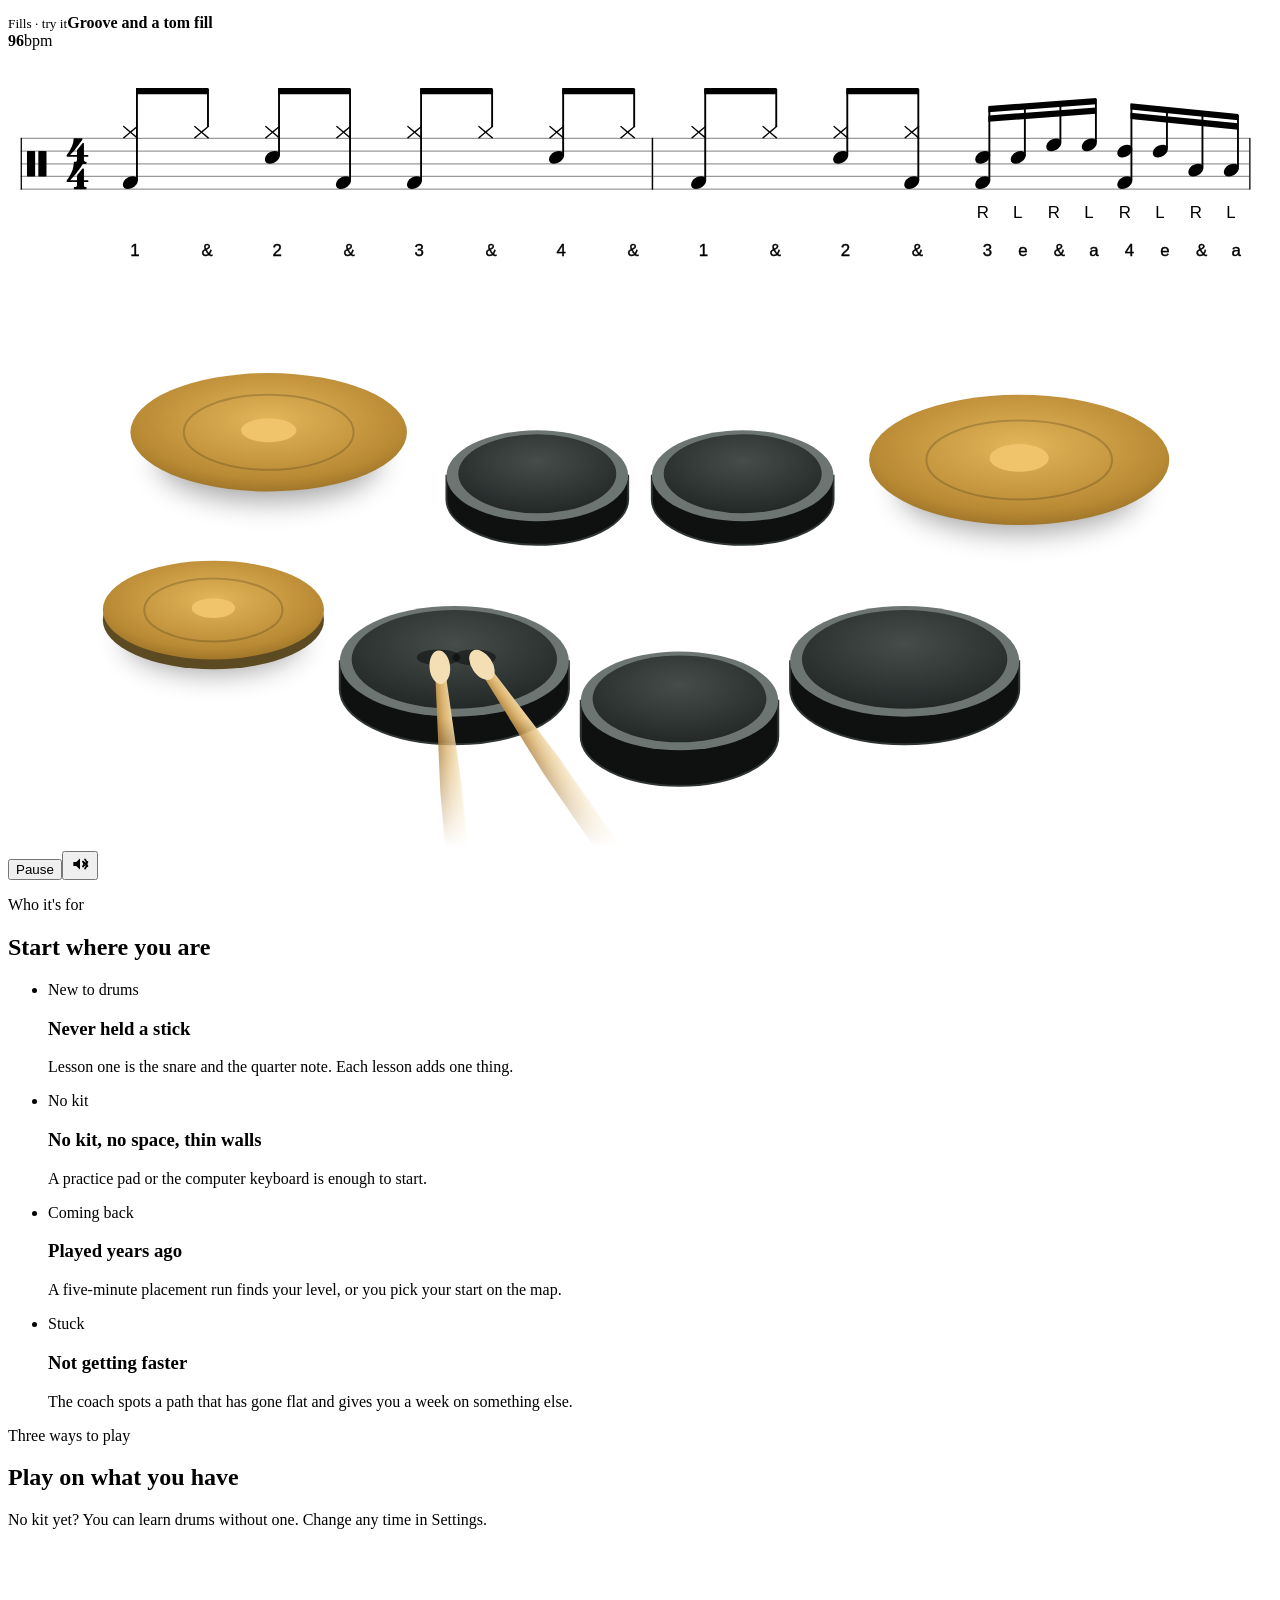
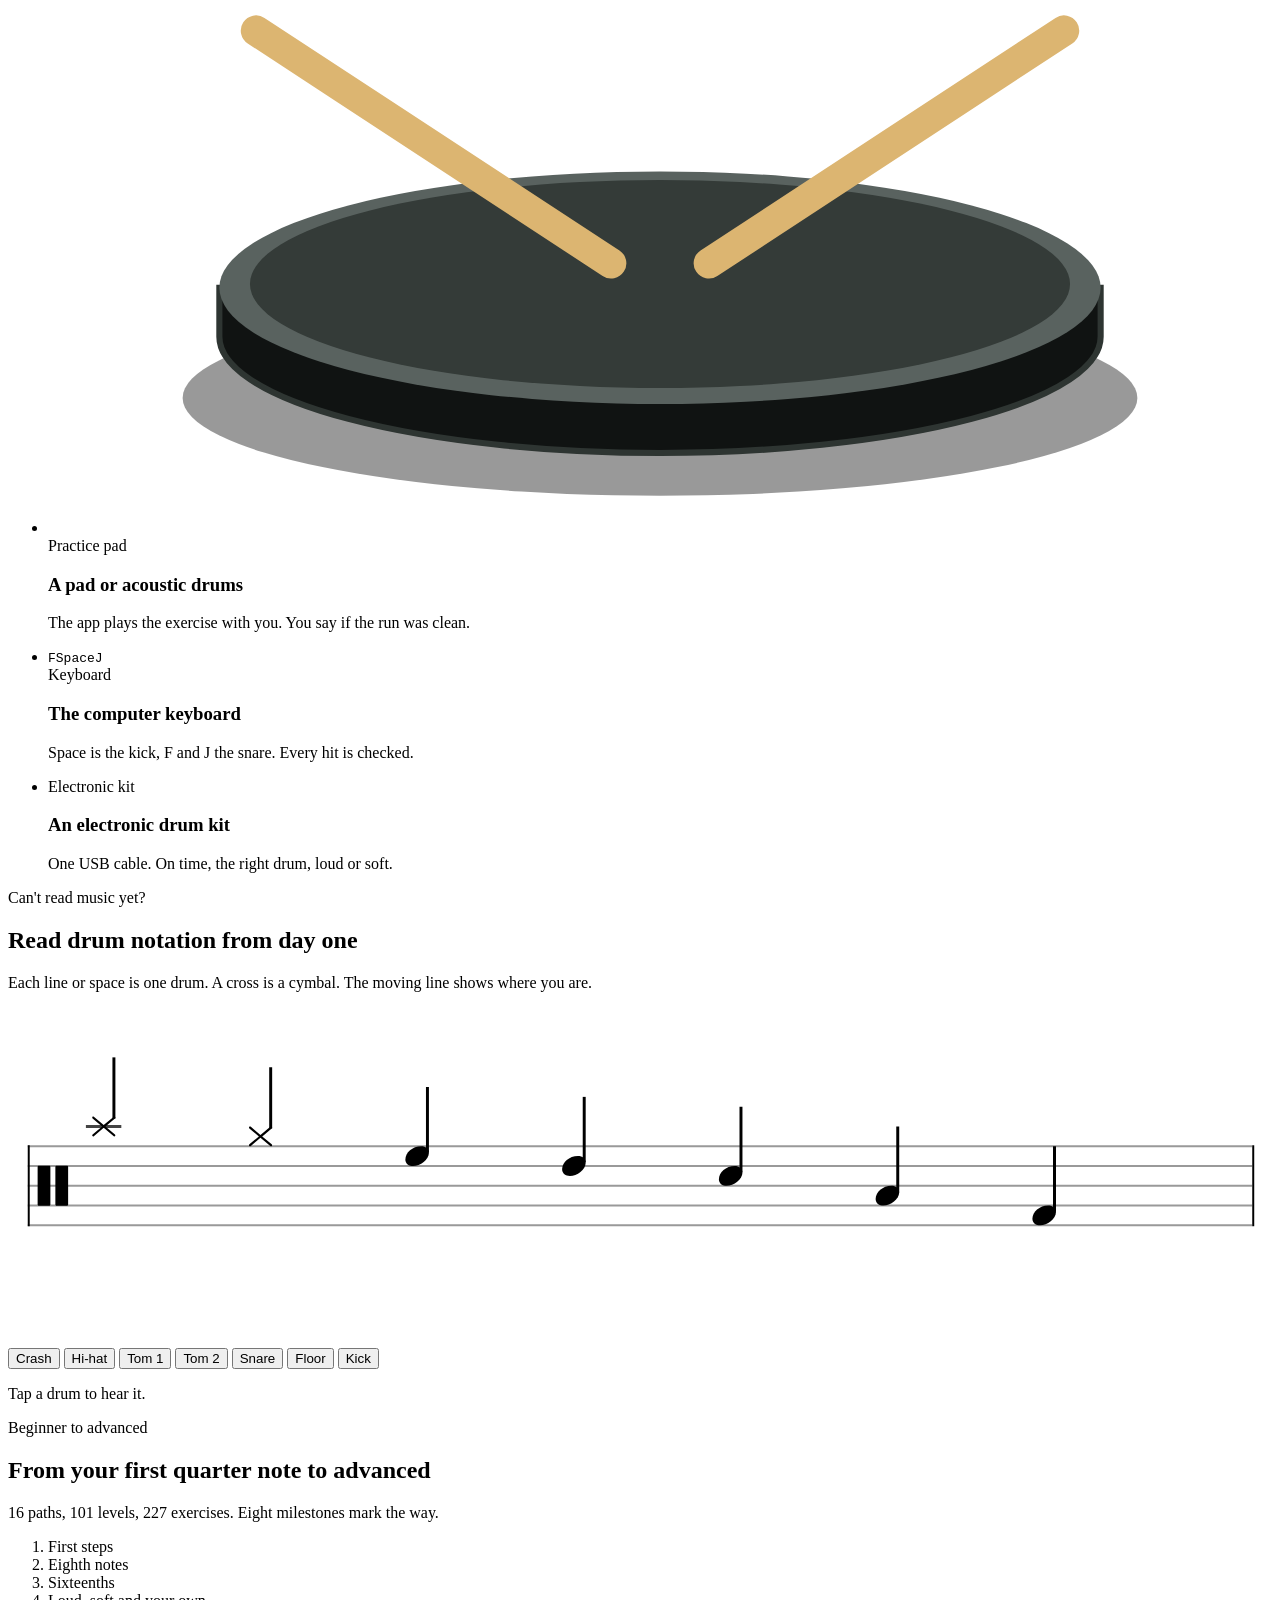
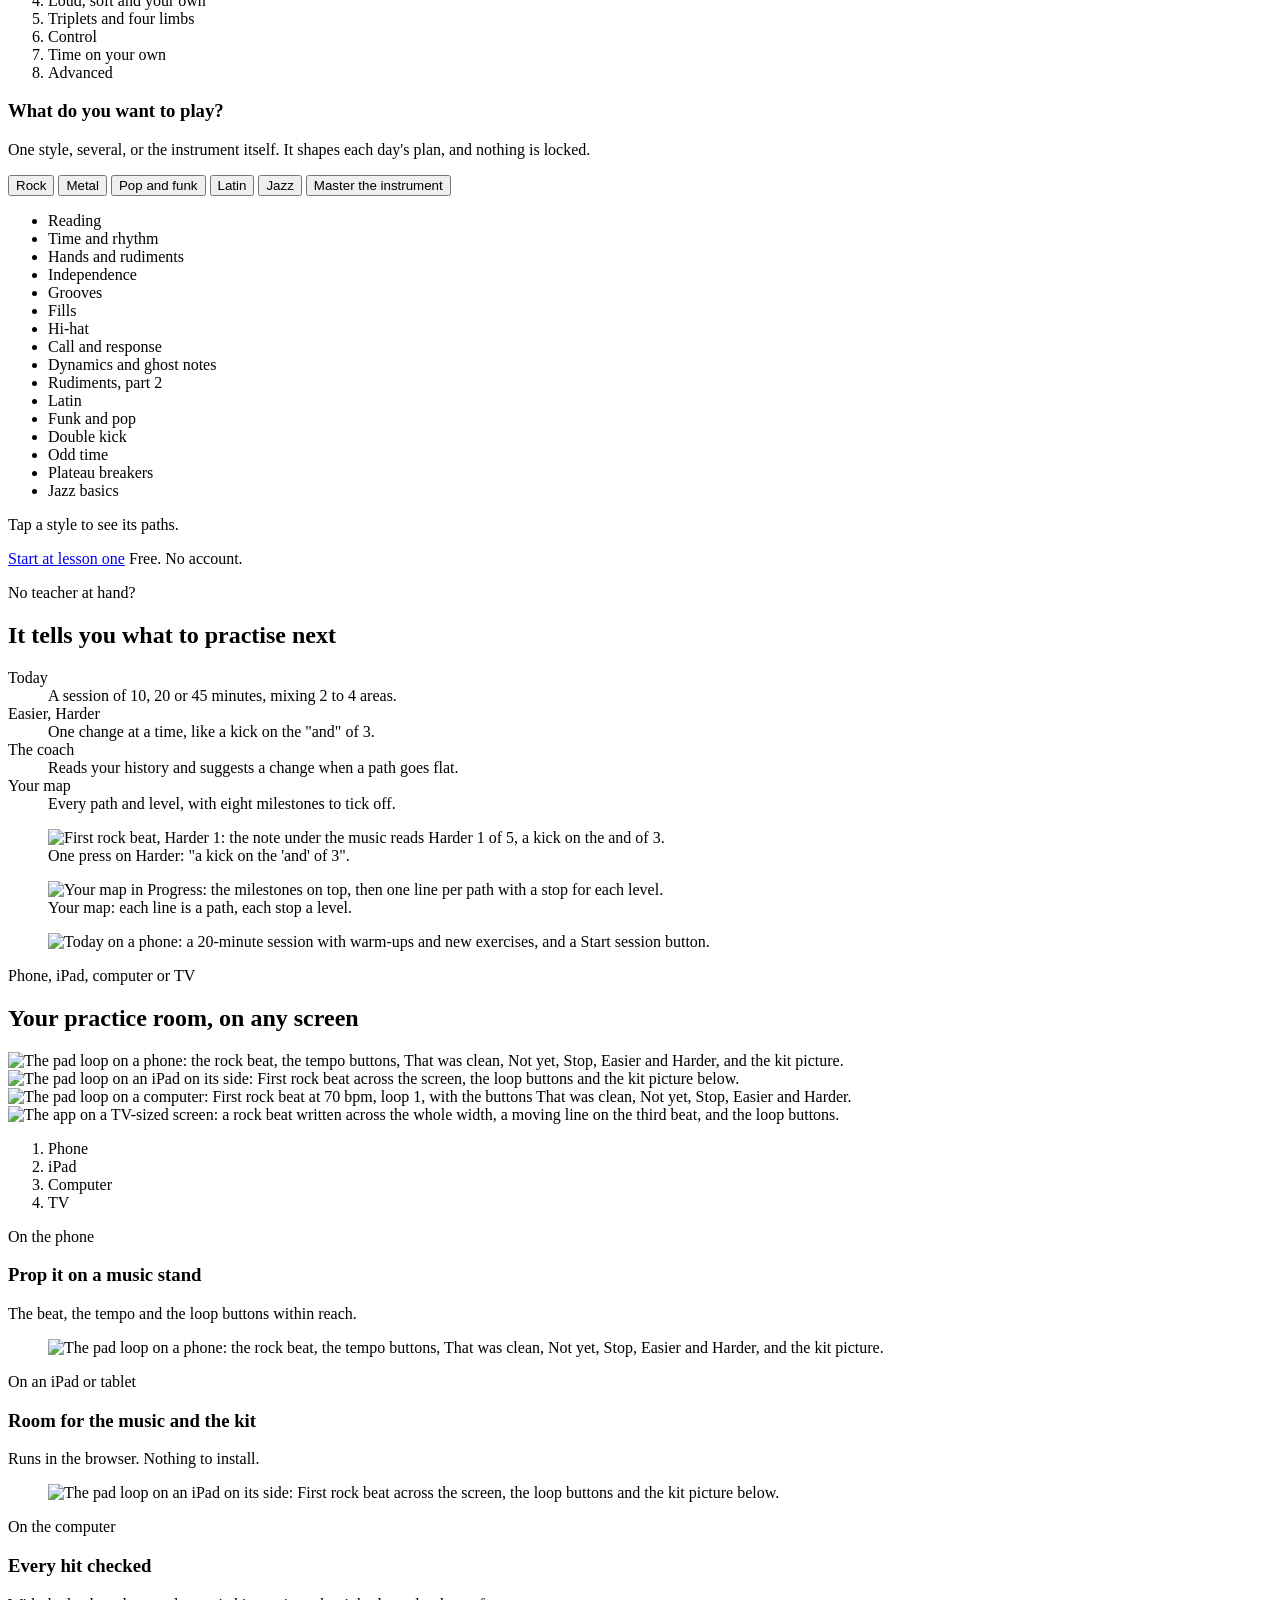
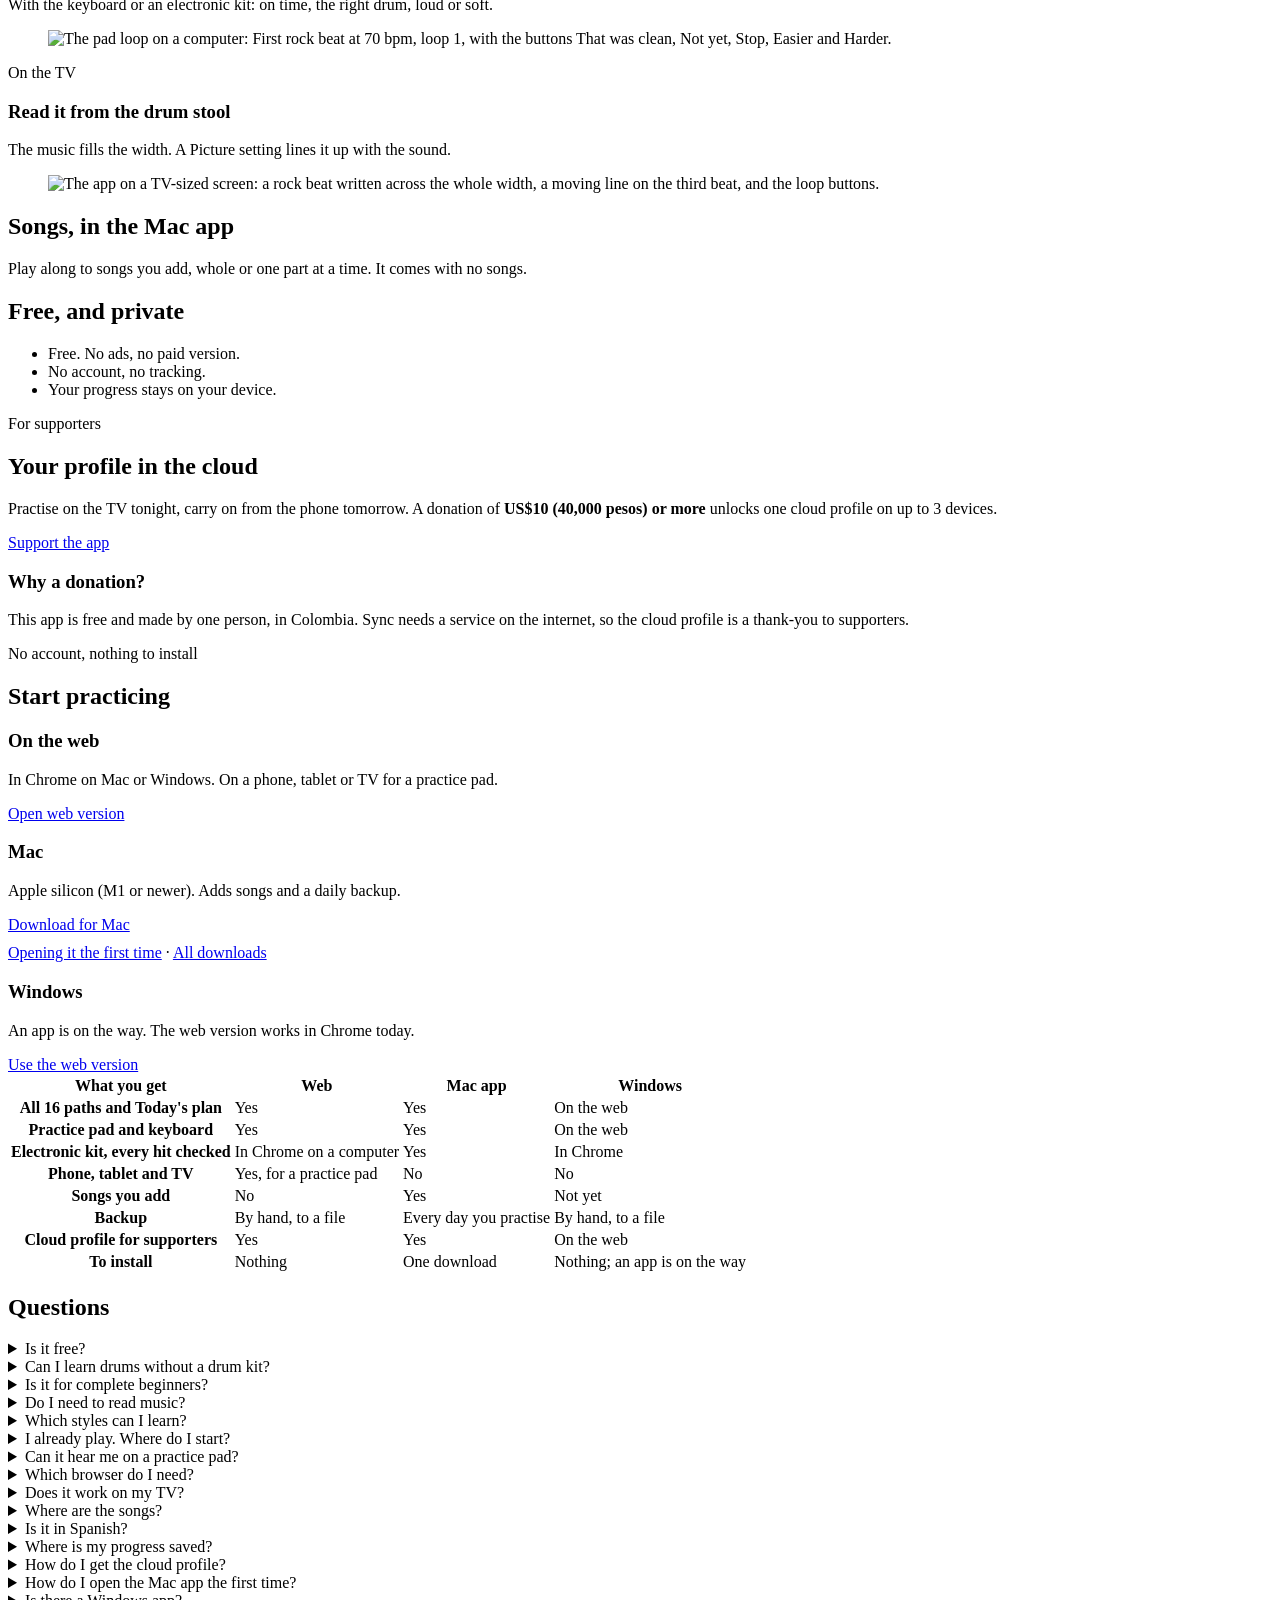
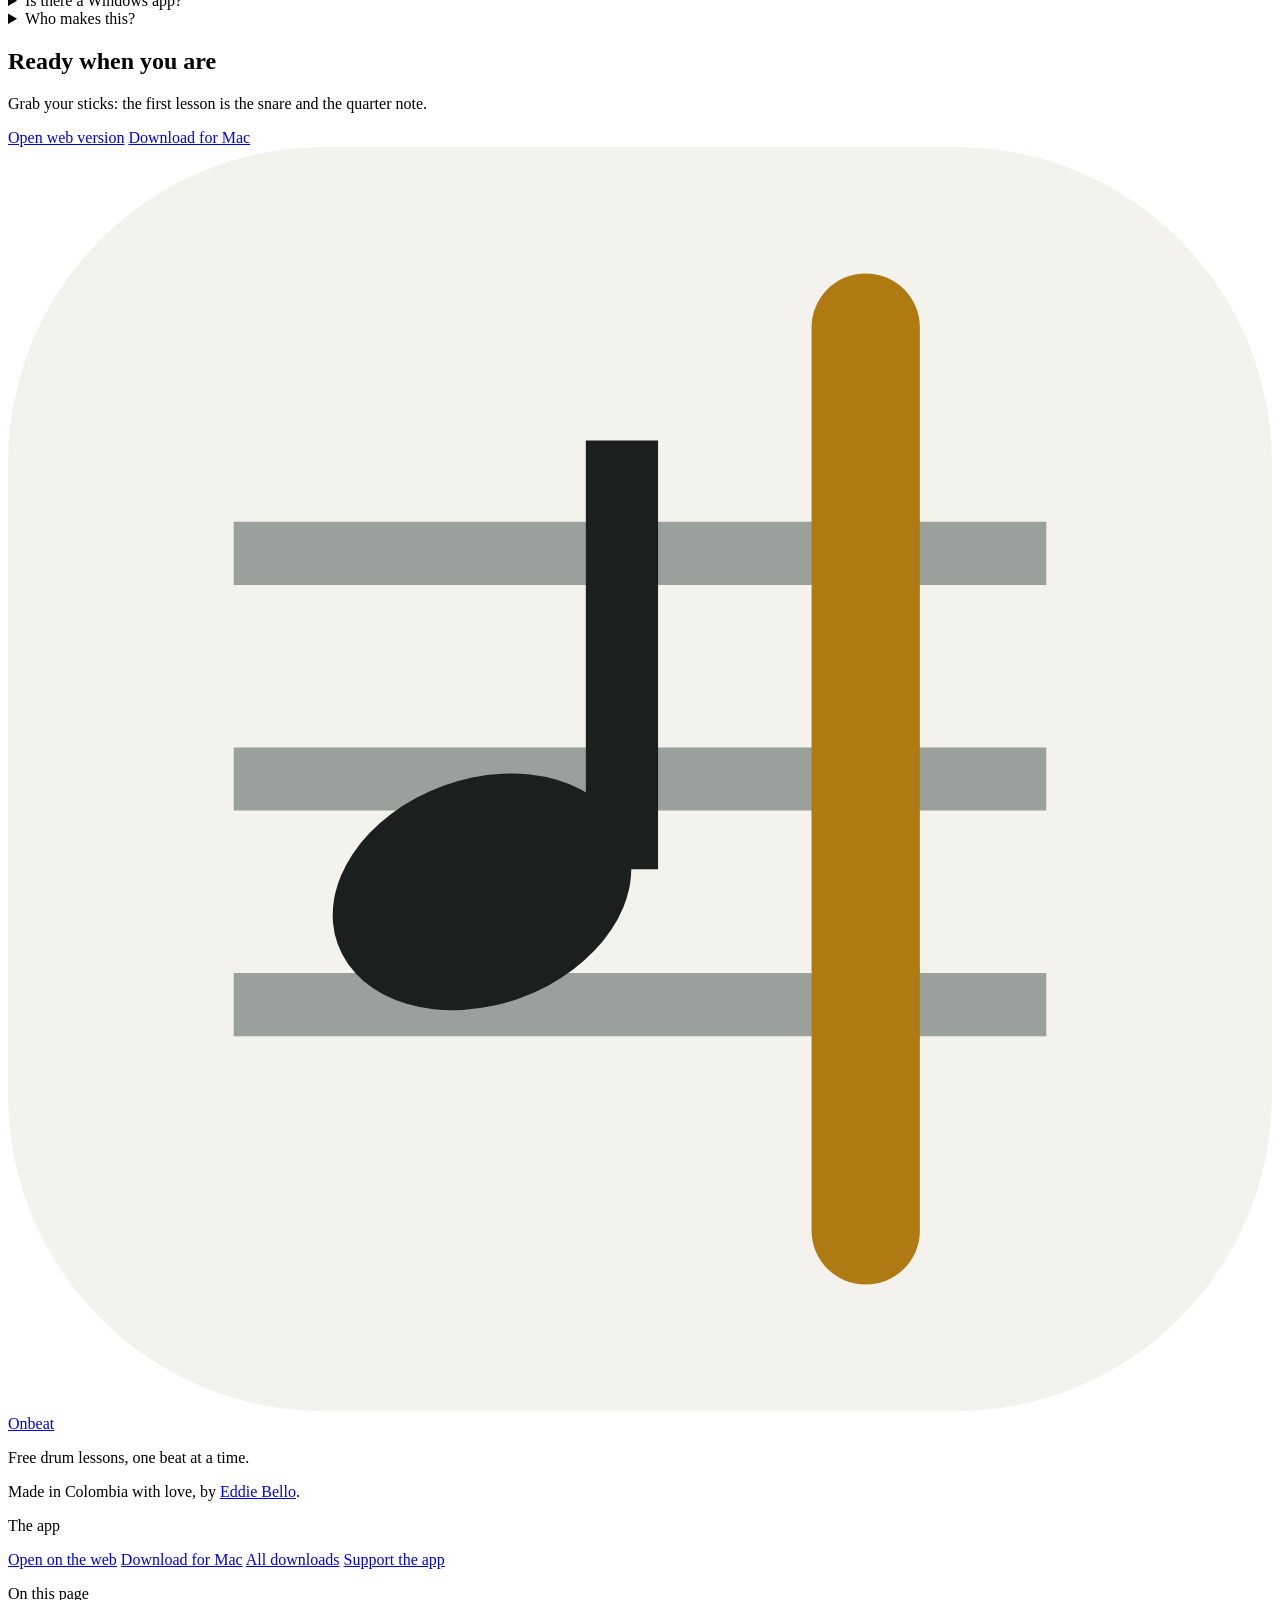
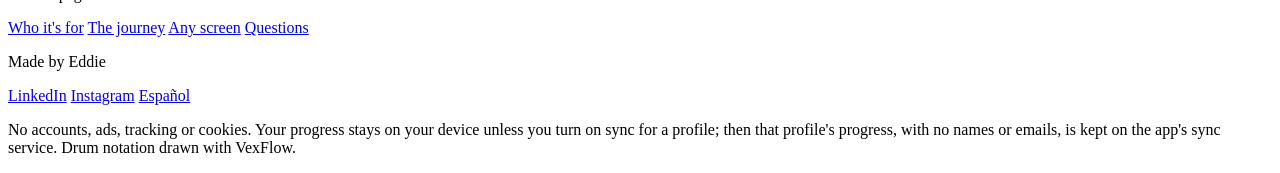
==== commit 0e49434c: "Onbeat 0.6.0" ====
--- a/index.html
+++ b/index.html
@@ -1,6 +1,7 @@
 <!doctype html>
-<!-- Onbeat's landing page, in English, published at https://eddie85u.github.io/onbeat-app/ (tools/publish.sh).
-     The Spanish copy is es/index.html: change both together (app/src/site.test.ts checks they match).
+<!-- Onbeat landing page, in English, published at https://eddie85u.github.io/onbeat-app/ (tools/publish.sh).
+     MADE by tools/build-landing.mjs from docs/design/ab/page.html: change that and run the script, not this file.
+     The Spanish copy is es/index.html (docs/design/ab/page.es.html): change both together (app/src/site.test.ts checks they match).
      The app itself lives at /onbeat-app/app/. -->
 <html lang="en">
 <head>
@@ -14,22 +15,21 @@
       if (/^#(today|practice|progress|songs|link=.+)$/i.test(h)) location.replace('/onbeat-app/app/' + h);
     })();
   </script>
-  <title>Learn the drums on a pad, keyboard or kit | Onbeat</title>
-  <meta name="description" content="Free drum practice app: read and play along on a practice pad, the computer keyboard or an electronic kit, on your TV, phone or computer. No ads, no accounts.">
+  <title>Learn Drums Free: Practice App for Pad or Kit | Onbeat</title>
+  <meta name="description" content="Free drum lessons from beginner to advanced. Read the music and play along on a practice pad, the computer keyboard or an electronic kit. No ads, no account.">
   <link rel="canonical" href="https://eddie85u.github.io/onbeat-app/">
   <link rel="alternate" hreflang="en" href="https://eddie85u.github.io/onbeat-app/">
   <link rel="alternate" hreflang="es" href="https://eddie85u.github.io/onbeat-app/es/">
   <link rel="alternate" hreflang="x-default" href="https://eddie85u.github.io/onbeat-app/">
-  <meta name="theme-color" content="#f4f1ea" media="(prefers-color-scheme: light)">
-  <meta name="theme-color" content="#121514" media="(prefers-color-scheme: dark)">
+  <meta name="theme-color" content="#121514">
   <link rel="icon" href="/onbeat-app/icon-192.png" type="image/png" sizes="192x192">
   <link rel="icon" href="/onbeat-app/favicon.svg" type="image/svg+xml">
   <link rel="apple-touch-icon" href="/onbeat-app/apple-touch-icon.png">
   <meta property="og:type" content="website">
   <meta property="og:site_name" content="Onbeat">
   <meta property="og:url" content="https://eddie85u.github.io/onbeat-app/">
-  <meta property="og:title" content="Learn the drums, one beat at a time">
-  <meta property="og:description" content="Free drum practice on a pad, the keyboard or an electronic kit, on your TV, phone or computer. In English and Spanish.">
+  <meta property="og:title" content="Learn drums free, one beat at a time">
+  <meta property="og:description" content="Free drum lessons on a pad, the keyboard or an electronic kit, on your TV, phone or computer. In English and Spanish.">
   <meta property="og:image" content="https://eddie85u.github.io/onbeat-app/og.png">
   <meta property="og:image:width" content="1200">
   <meta property="og:image:height" content="630">
@@ -39,6 +39,7 @@
   <meta name="twitter:card" content="summary_large_image">
   <link rel="preload" href="/onbeat-app/barlow-condensed-800.woff2" as="font" type="font/woff2" crossorigin>
   <link rel="stylesheet" href="/onbeat-app/site.css">
+  <script src="/onbeat-app/site.js" defer></script>
   <script type="application/ld+json">
   {
     "@context": "https://schema.org",
@@ -54,7 +55,6 @@
         "@type": "WebSite",
         "@id": "https://eddie85u.github.io/onbeat-app/#website",
         "name": "Onbeat",
-        "alternateName": "Onbeat drum practice",
         "url": "https://eddie85u.github.io/onbeat-app/",
         "inLanguage": ["en", "es"],
         "publisher": { "@id": "https://eddie85u.github.io/onbeat-app/#eddie" }
@@ -63,7 +63,7 @@
         "@type": "WebPage",
         "@id": "https://eddie85u.github.io/onbeat-app/#webpage",
         "url": "https://eddie85u.github.io/onbeat-app/",
-        "name": "Learn the drums on a pad, keyboard or kit",
+        "name": "Learn Drums Free: Practice App for Pad or Kit",
         "inLanguage": "en",
         "isPartOf": { "@id": "https://eddie85u.github.io/onbeat-app/#website" },
         "about": { "@id": "https://eddie85u.github.io/onbeat-app/#app" }
@@ -72,7 +72,7 @@
         "@type": "SoftwareApplication",
         "@id": "https://eddie85u.github.io/onbeat-app/#app",
         "name": "Onbeat",
-        "description": "Drum practice: a staff with a moving line shows what to play, on a practice pad, the computer keyboard or an electronic kit. Lessons in ten paths, in English and Spanish.",
+        "description": "Drum practice and lessons: a staff with a moving line shows what to play, on a practice pad, the computer keyboard or an electronic kit. Sixteen paths from first steps to advanced.",
         "applicationCategory": "EducationalApplication",
         "operatingSystem": "macOS (Apple silicon), web browser",
         "url": "https://eddie85u.github.io/onbeat-app/app/",
@@ -88,16 +88,22 @@
         "@id": "https://eddie85u.github.io/onbeat-app/#faq",
         "inLanguage": "en",
         "mainEntity": [
-          { "@type": "Question", "name": "Is Onbeat free?", "acceptedAnswer": { "@type": "Answer", "text": "Yes. Onbeat is free, with no ads and no paid version. Donations are voluntary and any amount is welcome; a donation of US$10 (40,000 pesos) or more unlocks one cloud profile, kept in step on up to 3 devices." } },
-          { "@type": "Question", "name": "Do I need an electronic drum kit?", "acceptedAnswer": { "@type": "Answer", "text": "No. You can practise on a practice pad, on acoustic drums or on the computer keyboard. An electronic kit plugged in with a USB cable adds a check of every hit." } },
-          { "@type": "Question", "name": "Can Onbeat hear me on a practice pad?", "acceptedAnswer": { "@type": "Answer", "text": "No. On a pad or acoustic drums Onbeat cannot hear you, so it plays the exercise with you and you say whether each run was clean. With the keyboard or an electronic kit it checks every hit: on time, the right drum, loud or soft." } },
-          { "@type": "Question", "name": "Which browser do I need?", "acceptedAnswer": { "@type": "Answer", "text": "On a computer, use Google Chrome on Mac or Windows; it is the browser that can talk to an electronic kit. On a practice pad, the browser on a phone, tablet or TV works too." } },
-          { "@type": "Question", "name": "Does it work on my TV?", "acceptedAnswer": { "@type": "Answer", "text": "If your TV has a web browser, yes, for practising on a pad. Onbeat has a layout for big screens, a screensaver when nothing is playing, and a Picture setting in case the moving line runs ahead of the sound, which is common on TVs." } },
-          { "@type": "Question", "name": "Where are the songs?", "acceptedAnswer": { "@type": "Answer", "text": "Playing along to songs is in the Mac app. Onbeat comes with no songs: you add a song's drum chart, made by fans for Clone Hero or YARG, and its audio if you have it." } },
-          { "@type": "Question", "name": "Is Onbeat in Spanish?", "acceptedAnswer": { "@type": "Answer", "text": "Yes. The app and this page are in English and Spanish (Colombia). Switch with EN | ES at the top at any time." } },
-          { "@type": "Question", "name": "Where is my progress saved?", "acceptedAnswer": { "@type": "Answer", "text": "On your device: in the browser for the web version, and in the app on the Mac. Progress, Backup saves it to a file you can move to another computer. Supporters can unlock a cloud profile instead, saved online and kept in step on up to 3 devices." } },
+          { "@type": "Question", "name": "Is it free?", "acceptedAnswer": { "@type": "Answer", "text": "Yes. It is free, with no ads and no paid version. Donations are voluntary; US$10 (40,000 pesos) or more unlocks one cloud profile, kept in step on up to 3 devices." } },
+          { "@type": "Question", "name": "Can I learn drums without a drum kit?", "acceptedAnswer": { "@type": "Answer", "text": "Yes. You can practise on a practice pad, on acoustic drums or on the computer keyboard. An electronic kit plugged in with a USB cable adds a check of every hit." } },
+          { "@type": "Question", "name": "Is it for complete beginners?", "acceptedAnswer": { "@type": "Answer", "text": "Yes. The lessons start from scratch: the first one is the snare and the quarter note, and each lesson adds one thing. There is no teacher and no account; you go at your own pace." } },
+          { "@type": "Question", "name": "Do I need to read music?", "acceptedAnswer": { "@type": "Answer", "text": "No. The app teaches you to read drum notation as you play: each line or space is one drum, a cross is a cymbal, and a moving line shows where you are." } },
+          { "@type": "Question", "name": "Which styles can I learn?", "acceptedAnswer": { "@type": "Answer", "text": "Rock, metal, pop and funk, Latin and jazz basics. The Latin path starts with Colombian rhythms: cumbia, vallenato and dembow. You choose one style, several, or the instrument itself, and can change it any time in Settings." } },
+          { "@type": "Question", "name": "I already play. Where do I start?", "acceptedAnswer": { "@type": "Answer", "text": "Choose \"I've played before\" when the app opens. With the keyboard or an electronic kit, a placement run of about five minutes finds your level on each path. On a practice pad you pick your starting point on the map." } },
+          { "@type": "Question", "name": "Can it hear me on a practice pad?", "acceptedAnswer": { "@type": "Answer", "text": "No. On a pad or acoustic drums the app plays the exercise with you and you say whether each run was clean. With the keyboard or an electronic kit it checks every hit: on time, the right drum, loud or soft." } },
+          { "@type": "Question", "name": "Which browser do I need?", "acceptedAnswer": { "@type": "Answer", "text": "On a computer, Google Chrome on Mac or Windows; it is the browser that can talk to an electronic kit. On a practice pad, the browser on a phone, tablet or TV works too." } },
+          { "@type": "Question", "name": "Does it work on my TV?", "acceptedAnswer": { "@type": "Answer", "text": "If your TV has a web browser, yes, for practising on a pad. The app has a layout for big screens, a screensaver when nothing is playing, and a Picture setting in case the moving line runs ahead of the sound." } },
+          { "@type": "Question", "name": "Where are the songs?", "acceptedAnswer": { "@type": "Answer", "text": "Playing along to songs is in the Mac app. The app comes with no songs: you add a song's drum chart, made by fans for Clone Hero or YARG, and its audio if you have it." } },
+          { "@type": "Question", "name": "Is it in Spanish?", "acceptedAnswer": { "@type": "Answer", "text": "Yes. The app and this page are in English and Spanish (Colombia). Switch with EN | ES at the top at any time." } },
+          { "@type": "Question", "name": "Where is my progress saved?", "acceptedAnswer": { "@type": "Answer", "text": "On your device: in the browser for the web version, and in the app on the Mac. Settings, Backup saves it to a file you can move to another computer. Several people can share a device, each with a profile of their own." } },
+          { "@type": "Question", "name": "How do I get the cloud profile?", "acceptedAnswer": { "@type": "Answer", "text": "Donate US$10 (40,000 pesos) or more and write to eddie@strategyandstack.com with your transfer details. You get a code to type in Settings &gt; Sync, then you link your other devices with a QR code. Only that profile's progress and settings are kept online, with no names or emails." } },
+          { "@type": "Question", "name": "How do I open the Mac app the first time?", "acceptedAnswer": { "@type": "Answer", "text": "Download Onbeat-mac.zip, open it and drag the app into Applications. The first time, macOS says it cannot check the app, because it is not from the App Store: click Done, then in System Settings &gt; Privacy & Security click Open Anyway next to the message about the app." } },
           { "@type": "Question", "name": "Is there a Windows app?", "acceptedAnswer": { "@type": "Answer", "text": "Not yet; it is on the plan. Until then, the web version works in Chrome on Windows." } },
-          { "@type": "Question", "name": "Who makes Onbeat?", "acceptedAnswer": { "@type": "Answer", "text": "Eddie Bello, in Colombia, a beginner drummer too." } }
+          { "@type": "Question", "name": "Who makes this?", "acceptedAnswer": { "@type": "Answer", "text": "Eddie Bello, in Colombia, a beginner drummer too." } }
         ]
       }
     ]
@@ -105,266 +111,500 @@
   </script>
 </head>
 <body>
-  <a class="skip" href="#main">Skip to content</a>
-  <header class="top">
+<a class="skip" href="#main">Skip to content</a>
+<header class="top">
+  <div class="wrap">
+    <a class="brand" href="/onbeat-app/"><svg class="mark" viewBox="0 0 28 28" aria-hidden="true"><rect width="28" height="28" rx="7" fill="#f4f2ec"/><path d="M5 9h18M5 14h18M5 19h18" stroke="#9aa19d" stroke-width="1.4"/><ellipse cx="10.5" cy="16.5" rx="3.4" ry="2.5" transform="rotate(-20 10.5 16.5)" fill="#1b1f1e"/><path d="M13.6 16V6.5" stroke="#1b1f1e" stroke-width="1.6"/><path d="M19 4v20" stroke="#b07a12" stroke-width="2.4" stroke-linecap="round"/></svg>Onbeat</a>
+    <nav class="links" aria-label="On this page">
+      <a href="#for">Who it's for</a>
+      <a href="#journey">The journey</a>
+      <a href="#screens">Screens</a>
+      <a href="#faq">Questions</a>
+    </nav>
+    <nav class="nav" aria-label="Main">
+      <a class="btn dl" href="#get">Download</a>
+      <a class="btn primary" href="/onbeat-app/app/">Web<span class="long">&nbsp;version</span></a>
+      <span class="lang" role="group" aria-label="Language">
+        <span aria-current="true" lang="en">EN</span>
+        <a href="/onbeat-app/es/" lang="es" hreflang="es" title="Español (Colombia)">ES</a>
+      </span>
+    </nav>
+  </div>
+  <i class="top-line" aria-hidden="true"></i>
+</header>
+
+<main id="main">
+  <section class="hero" id="hero">
+    <div class="hero-bg" aria-hidden="true"></div>
+    <div class="wrap hero-grid">
+      <div class="hero-head">
+        <p class="eyebrow">One beat at a time</p>
+        <h1 class="settle">Learn drums free,<br> on a pad, keyboard or kit</h1>
+      </div>
+      <div class="hero-copy">
+        <p class="lead" style="--d:1">Free drum lessons, from scratch. A moving line shows what to play and plays the drums with you.</p>
+        <div class="cta" style="--d:2">
+          <a class="btn primary big" href="/onbeat-app/app/">Open web version</a>
+          <a class="btn big" href="#get">Download for Mac</a>
+        </div>
+        <ul class="facts" style="--d:3">
+          <li>Free, no ads</li>
+          <li>No account</li>
+          <li>English and Spanish</li>
+        </ul>
+      </div>
+      <!-- A piece of the app, playing: the notation is drawn by the app's own notation library (tools/make-staff.cjs),
+           site.js moves the line, the sticks and the sound on one clock. REEL 1 can sit beside it later. -->
+      <div class="live-wrap">
+        <div class="live" id="live" data-reel="pad-on-tv">
+          <div class="live-head">
+            <div class="live-title"><small>Fills · try it</small><b>Groove and a tom fill</b></div>
+            <div class="live-meta"><span class="dots" aria-hidden="true"><i></i><i></i><i></i><i></i></span><span class="bpm"><b>96</b>bpm</span></div>
+          </div>
+          <div class="sheet" id="sheet">
+            <div class="pan" id="pan" role="img" aria-label="Two bars of drum notation: a rock groove, then a fill down the toms in sixteenth notes."><svg class="staff" aria-hidden="true" stroke-width="0.3" stroke-dasharray="none" fill="black" stroke="black" font-family="Arial, sans-serif" font-size="10pt" font-weight="normal" font-style="normal" viewBox="0 0 1000 190"><g class="vf-stave" stroke-width="1" fill="#999999" stroke="#999999"><path fill="none" d="M10 70L509.363 70"></path><path fill="none" d="M10 80L509.363 80"></path><path fill="none" d="M10 90L509.363 90"></path><path fill="none" d="M10 100L509.363 100"></path><path fill="none" d="M10 110L509.363 110"></path></g><g class="vf-stavebarline"><rect x="10" y="69.5" width="1" height="41" stroke="none"></rect></g><g class="vf-stavebarline"><rect x="509.363" y="69.5" width="1" height="41" stroke="none"></rect></g><g class="vf-clef"><path stroke="none" d="M21.458 99.491L21.458 80.509C21.458 80.172,21.234 79.891,20.897 79.891L15.562 79.891C15.253 79.891,15 80.172,15 80.509L15 99.491C15 99.828,15.253 100.109,15.562 100.109L20.897 100.109C21.234 100.109,21.458 99.828,21.458 99.491M30.444 80.509C30.444 80.172,30.191 79.891,29.882 79.891L24.547 79.891C24.21 79.891,23.986 80.172,23.986 80.509L23.986 99.491C23.986 99.828,24.21 100.109,24.547 100.109L29.882 100.109C30.191 100.109,30.444 99.828,30.444 99.491"></path></g><g class="vf-timesignature"><path stroke="none" d="M60.074 83.005L60.074 74.328C60.074 74.019,60.046 73.654,59.596 73.654C59.231 73.654,59.035 73.738,58.782 74.019L54.935 78.652C54.795 78.877,54.57 79.101,54.57 79.607L54.57 83.005L49.122 83.005C52.352 80.253,58.838 71.071,58.95 70.565L58.979 70.453C58.979 70.088,58.698 69.863,58.389 69.863C58.024 69.863,56.367 69.919,55.637 69.919C54.907 69.919,53.082 69.863,52.773 69.863C52.408 69.863,51.846 69.975,51.846 70.621C51.846 75.62,47.859 81.264,46.651 82.948L46.427 83.285C46.427 83.285,46.427 83.313,46.427 83.313L46.371 83.37C46.286 83.566,46.258 83.707,46.258 83.847C46.258 84.24,46.567 84.521,47.073 84.521L54.57 84.521L54.57 87.076C54.57 88.171,53.7 88.48,52.969 88.48C52.324 88.48,52.043 88.845,52.043 89.266C52.043 89.66,52.183 90.109,52.801 90.109L61.422 90.109C61.815 90.109,62.236 89.828,62.236 89.266C62.236 88.705,61.73 88.452,61.337 88.452C60.944 88.452,60.074 88.199,60.074 86.908L60.074 84.521L63.022 84.521C63.443 84.521,63.64 84.24,63.64 83.763C63.64 83.285,63.471 83.005,63.022 83.005"></path><path stroke="none" d="M60.074 103.005L60.074 94.328C60.074 94.019,60.046 93.654,59.596 93.654C59.231 93.654,59.035 93.738,58.782 94.019L54.935 98.652C54.795 98.877,54.57 99.101,54.57 99.607L54.57 103.005L49.122 103.005C52.352 100.253,58.838 91.071,58.95 90.565L58.979 90.453C58.979 90.088,58.698 89.863,58.389 89.863C58.024 89.863,56.367 89.919,55.637 89.919C54.907 89.919,53.082 89.863,52.773 89.863C52.408 89.863,51.846 89.975,51.846 90.621C51.846 95.62,47.859 101.264,46.651 102.948L46.427 103.285C46.427 103.285,46.427 103.313,46.427 103.313L46.371 103.37C46.286 103.566,46.258 103.707,46.258 103.847C46.258 104.24,46.567 104.521,47.073 104.521L54.57 104.521L54.57 107.076C54.57 108.171,53.7 108.48,52.969 108.48C52.324 108.48,52.043 108.845,52.043 109.266C52.043 109.66,52.183 110.109,52.801 110.109L61.422 110.109C61.815 110.109,62.236 109.828,62.236 109.266C62.236 108.705,61.73 108.452,61.337 108.452C60.944 108.452,60.074 108.199,60.074 106.908L60.074 104.521L63.022 104.521C63.443 104.521,63.64 104.24,63.64 103.763C63.64 103.285,63.471 103.005,63.022 103.005"></path></g><g class="vf-stavenote" data-b="0"><g class="vf-notehead"><path stroke="none" d="M94.757 110.054C98.351 110.054,102.76 106.741,102.76 103.315C102.76 101.237,101.131 99.946,98.828 99.946C94.392 99.946,90.826 103.231,90.826 106.685C90.826 108.791,92.566 110.054,94.757 110.054"></path></g><g class="vf-notehead"><path stroke="none" d="M102.535 69.015L97.733 65L102.535 60.956C102.675 60.872,102.76 60.676,102.76 60.507C102.76 60.198,102.479 59.946,102.226 59.946C102.142 59.946,102.029 59.974,101.945 60.03L96.835 64.27L91.836 60.03C91.752 59.974,91.64 59.946,91.499 59.946C91.219 59.946,91.022 60.226,91.022 60.479C91.022 60.62,91.106 60.844,91.219 60.956L96.048 65L91.219 69.015C91.05 69.128,91.022 69.296,91.022 69.437C91.022 69.774,91.219 70.054,91.556 70.054C91.668 70.054,91.752 70.026,91.836 69.942L96.835 65.674L101.945 69.942C102.029 70.026,102.142 70.054,102.226 70.054C102.535 70.054,102.76 69.717,102.76 69.493C102.76 69.296,102.675 69.128,102.535 69.015"></path></g></g><g class="vf-stavenote" data-b="0.5"><g class="vf-notehead"><path stroke="none" d="M158.733 69.015L153.932 65L158.733 60.956C158.874 60.872,158.958 60.676,158.958 60.507C158.958 60.198,158.677 59.946,158.424 59.946C158.34 59.946,158.228 59.974,158.144 60.03L153.033 64.27L148.035 60.03C147.951 59.974,147.838 59.946,147.698 59.946C147.417 59.946,147.22 60.226,147.22 60.479C147.22 60.62,147.305 60.844,147.417 60.956L152.247 65L147.417 69.015C147.249 69.128,147.22 69.296,147.22 69.437C147.22 69.774,147.417 70.054,147.754 70.054C147.866 70.054,147.951 70.026,148.035 69.942L153.033 65.674L158.144 69.942C158.228 70.026,158.34 70.054,158.424 70.054C158.733 70.054,158.958 69.717,158.958 69.493C158.958 69.296,158.874 69.128,158.733 69.015"></path></g></g><g class="vf-stavenote" data-b="1"><g class="vf-notehead"><path stroke="none" d="M207.154 90.054C210.748 90.054,215.156 86.741,215.156 83.315C215.156 81.237,213.528 79.946,211.225 79.946C206.788 79.946,203.222 83.231,203.222 86.685C203.222 88.791,204.963 90.054,207.154 90.054"></path></g><g class="vf-notehead"><path stroke="none" d="M214.932 69.015L210.13 65L214.932 60.956C215.072 60.872,215.156 60.676,215.156 60.507C215.156 60.198,214.876 59.946,214.623 59.946C214.539 59.946,214.426 59.974,214.342 60.03L209.231 64.27L204.233 60.03C204.149 59.974,204.037 59.946,203.896 59.946C203.615 59.946,203.419 60.226,203.419 60.479C203.419 60.62,203.503 60.844,203.615 60.956L208.445 65L203.615 69.015C203.447 69.128,203.419 69.296,203.419 69.437C203.419 69.774,203.615 70.054,203.952 70.054C204.065 70.054,204.149 70.026,204.233 69.942L209.231 65.674L214.342 69.942C214.426 70.026,214.539 70.054,214.623 70.054C214.932 70.054,215.156 69.717,215.156 69.493C215.156 69.296,215.072 69.128,214.932 69.015"></path></g></g><g class="vf-stavenote" data-b="1.5"><g class="vf-notehead"><path stroke="none" d="M263.352 110.054C266.946 110.054,271.355 106.741,271.355 103.315C271.355 101.237,269.726 99.946,267.424 99.946C262.987 99.946,259.421 103.231,259.421 106.685C259.421 108.791,261.162 110.054,263.352 110.054"></path></g><g class="vf-notehead"><path stroke="none" d="M271.13 69.015L266.328 65L271.13 60.956C271.27 60.872,271.355 60.676,271.355 60.507C271.355 60.198,271.074 59.946,270.821 59.946C270.737 59.946,270.625 59.974,270.54 60.03L265.43 64.27L260.432 60.03C260.347 59.974,260.235 59.946,260.095 59.946C259.814 59.946,259.617 60.226,259.617 60.479C259.617 60.62,259.702 60.844,259.814 60.956L264.644 65L259.814 69.015C259.645 69.128,259.617 69.296,259.617 69.437C259.617 69.774,259.814 70.054,260.151 70.054C260.263 70.054,260.347 70.026,260.432 69.942L265.43 65.674L270.54 69.942C270.625 70.026,270.737 70.054,270.821 70.054C271.13 70.054,271.355 69.717,271.355 69.493C271.355 69.296,271.27 69.128,271.13 69.015"></path></g></g><g class="vf-stavenote" data-b="2"><g class="vf-notehead"><path stroke="none" d="M319.55 110.054C323.145 110.054,327.553 106.741,327.553 103.315C327.553 101.237,325.925 99.946,323.622 99.946C319.185 99.946,315.619 103.231,315.619 106.685C315.619 108.791,317.36 110.054,319.55 110.054"></path></g><g class="vf-notehead"><path stroke="none" d="M327.329 69.015L322.527 65L327.329 60.956C327.469 60.872,327.553 60.676,327.553 60.507C327.553 60.198,327.272 59.946,327.02 59.946C326.935 59.946,326.823 59.974,326.739 60.03L321.628 64.27L316.63 60.03C316.546 59.974,316.433 59.946,316.293 59.946C316.012 59.946,315.816 60.226,315.816 60.479C315.816 60.62,315.9 60.844,316.012 60.956L320.842 65L316.012 69.015C315.844 69.128,315.816 69.296,315.816 69.437C315.816 69.774,316.012 70.054,316.349 70.054C316.462 70.054,316.546 70.026,316.63 69.942L321.628 65.674L326.739 69.942C326.823 70.026,326.935 70.054,327.02 70.054C327.329 70.054,327.553 69.717,327.553 69.493C327.553 69.296,327.469 69.128,327.329 69.015"></path></g></g><g class="vf-stavenote" data-b="2.5"><g class="vf-notehead"><path stroke="none" d="M383.527 69.015L378.725 65L383.527 60.956C383.667 60.872,383.752 60.676,383.752 60.507C383.752 60.198,383.471 59.946,383.218 59.946C383.134 59.946,383.021 59.974,382.937 60.03L377.827 64.27L372.828 60.03C372.744 59.974,372.632 59.946,372.491 59.946C372.211 59.946,372.014 60.226,372.014 60.479C372.014 60.62,372.098 60.844,372.211 60.956L377.04 65L372.211 69.015C372.042 69.128,372.014 69.296,372.014 69.437C372.014 69.774,372.211 70.054,372.548 70.054C372.66 70.054,372.744 70.026,372.828 69.942L377.827 65.674L382.937 69.942C383.021 70.026,383.134 70.054,383.218 70.054C383.527 70.054,383.752 69.717,383.752 69.493C383.752 69.296,383.667 69.128,383.527 69.015"></path></g></g><g class="vf-stavenote" data-b="3"><g class="vf-notehead"><path stroke="none" d="M431.947 90.054C435.541 90.054,439.95 86.741,439.95 83.315C439.95 81.237,438.321 79.946,436.019 79.946C431.582 79.946,428.016 83.231,428.016 86.685C428.016 88.791,429.757 90.054,431.947 90.054"></path></g><g class="vf-notehead"><path stroke="none" d="M439.725 69.015L434.924 65L439.725 60.956C439.866 60.872,439.95 60.676,439.95 60.507C439.95 60.198,439.669 59.946,439.416 59.946C439.332 59.946,439.22 59.974,439.136 60.03L434.025 64.27L429.027 60.03C428.943 59.974,428.83 59.946,428.69 59.946C428.409 59.946,428.213 60.226,428.213 60.479C428.213 60.62,428.297 60.844,428.409 60.956L433.239 65L428.409 69.015C428.241 69.128,428.213 69.296,428.213 69.437C428.213 69.774,428.409 70.054,428.746 70.054C428.858 70.054,428.943 70.026,429.027 69.942L434.025 65.674L439.136 69.942C439.22 70.026,439.332 70.054,439.416 70.054C439.725 70.054,439.95 69.717,439.95 69.493C439.95 69.296,439.866 69.128,439.725 69.015"></path></g></g><g class="vf-stavenote" data-b="3.5"><g class="vf-notehead"><path stroke="none" d="M495.924 69.015L491.122 65L495.924 60.956C496.064 60.872,496.148 60.676,496.148 60.507C496.148 60.198,495.868 59.946,495.615 59.946C495.531 59.946,495.418 59.974,495.334 60.03L490.223 64.27L485.225 60.03C485.141 59.974,485.029 59.946,484.888 59.946C484.607 59.946,484.411 60.226,484.411 60.479C484.411 60.62,484.495 60.844,484.607 60.956L489.437 65L484.607 69.015C484.439 69.128,484.411 69.296,484.411 69.437C484.411 69.774,484.607 70.054,484.944 70.054C485.057 70.054,485.141 70.026,485.225 69.942L490.223 65.674L495.334 69.942C495.418 70.026,495.531 70.054,495.615 70.054C495.924 70.054,496.148 69.717,496.148 69.493C496.148 69.296,496.064 69.128,495.924 69.015"></path></g></g><g class="vf-stem"><path stroke-width="1.5" fill="none" d="M102.01 103L102.01 30.75"></path></g><g class="vf-stem"><path stroke-width="1.5" fill="none" d="M158.208 61L158.208 30.75"></path></g><g class="vf-beam"><path stroke="none" d="M101.26 30L101.26 35L158.458 35L158.458 30Z"></path></g><g class="vf-stem"><path stroke-width="1.5" fill="none" d="M214.406 83L214.406 30.75"></path></g><g class="vf-stem"><path stroke-width="1.5" fill="none" d="M270.605 103L270.605 30.75"></path></g><g class="vf-beam"><path stroke="none" d="M213.656 30L213.656 35L270.855 35L270.855 30Z"></path></g><g class="vf-stem"><path stroke-width="1.5" fill="none" d="M326.803 103L326.803 30.75"></path></g><g class="vf-stem"><path stroke-width="1.5" fill="none" d="M383.002 61L383.002 30.75"></path></g><g class="vf-beam"><path stroke="none" d="M326.053 30L326.053 35L383.252 35L383.252 30Z"></path></g><g class="vf-stem"><path stroke-width="1.5" fill="none" d="M439.2 83L439.2 30.75"></path></g><g class="vf-stem"><path stroke-width="1.5" fill="none" d="M495.398 61L495.398 30.75"></path></g><g class="vf-beam"><path stroke="none" d="M438.45 30L438.45 35L495.648 35L495.648 30Z"></path></g><g class="vf-stave" stroke-width="1" fill="#999999" stroke="#999999"><path fill="none" d="M509.363 70L982 70"></path><path fill="none" d="M509.363 80L982 80"></path><path fill="none" d="M509.363 90L982 90"></path><path fill="none" d="M509.363 100L982 100"></path><path fill="none" d="M509.363 110L982 110"></path></g><g class="vf-stavebarline"><rect x="509.363" y="69.5" width="1" height="41" stroke="none"></rect></g><g class="vf-stavebarline"><rect x="982" y="69.5" width="1" height="41" stroke="none"></rect></g><g class="vf-stavenote" data-b="4"><g class="vf-notehead"><path stroke="none" d="M544.344 110.054C547.938 110.054,552.347 106.741,552.347 103.315C552.347 101.237,550.718 99.946,548.416 99.946C543.979 99.946,540.413 103.231,540.413 106.685C540.413 108.791,542.154 110.054,544.344 110.054"></path></g><g class="vf-notehead"><path stroke="none" d="M552.122 69.015L547.32 65L552.122 60.956C552.263 60.872,552.347 60.676,552.347 60.507C552.347 60.198,552.066 59.946,551.813 59.946C551.729 59.946,551.617 59.974,551.532 60.03L546.422 64.27L541.424 60.03C541.339 59.974,541.227 59.946,541.087 59.946C540.806 59.946,540.609 60.226,540.609 60.479C540.609 60.62,540.694 60.844,540.806 60.956L545.636 65L540.806 69.015C540.637 69.128,540.609 69.296,540.609 69.437C540.609 69.774,540.806 70.054,541.143 70.054C541.255 70.054,541.339 70.026,541.424 69.942L546.422 65.674L551.532 69.942C551.617 70.026,551.729 70.054,551.813 70.054C552.122 70.054,552.347 69.717,552.347 69.493C552.347 69.296,552.263 69.128,552.122 69.015"></path></g></g><g class="vf-stavenote" data-b="4.5"><g class="vf-notehead"><path stroke="none" d="M608.321 69.015L603.519 65L608.321 60.956C608.461 60.872,608.545 60.676,608.545 60.507C608.545 60.198,608.264 59.946,608.012 59.946C607.927 59.946,607.815 59.974,607.731 60.03L602.62 64.27L597.622 60.03C597.538 59.974,597.425 59.946,597.285 59.946C597.004 59.946,596.808 60.226,596.808 60.479C596.808 60.62,596.892 60.844,597.004 60.956L601.834 65L597.004 69.015C596.836 69.128,596.808 69.296,596.808 69.437C596.808 69.774,597.004 70.054,597.341 70.054C597.454 70.054,597.538 70.026,597.622 69.942L602.62 65.674L607.731 69.942C607.815 70.026,607.927 70.054,608.012 70.054C608.321 70.054,608.545 69.717,608.545 69.493C608.545 69.296,608.461 69.128,608.321 69.015"></path></g></g><g class="vf-stavenote" data-b="5"><g class="vf-notehead"><path stroke="none" d="M656.741 90.054C660.335 90.054,664.744 86.741,664.744 83.315C664.744 81.237,663.115 79.946,660.812 79.946C656.376 79.946,652.81 83.231,652.81 86.685C652.81 88.791,654.551 90.054,656.741 90.054"></path></g><g class="vf-notehead"><path stroke="none" d="M664.519 69.015L659.717 65L664.519 60.956C664.659 60.872,664.744 60.676,664.744 60.507C664.744 60.198,664.463 59.946,664.21 59.946C664.126 59.946,664.013 59.974,663.929 60.03L658.819 64.27L653.82 60.03C653.736 59.974,653.624 59.946,653.483 59.946C653.203 59.946,653.006 60.226,653.006 60.479C653.006 60.62,653.09 60.844,653.203 60.956L658.032 65L653.203 69.015C653.034 69.128,653.006 69.296,653.006 69.437C653.006 69.774,653.203 70.054,653.54 70.054C653.652 70.054,653.736 70.026,653.82 69.942L658.819 65.674L663.929 69.942C664.013 70.026,664.126 70.054,664.21 70.054C664.519 70.054,664.744 69.717,664.744 69.493C664.744 69.296,664.659 69.128,664.519 69.015"></path></g></g><g class="vf-stavenote" data-b="5.5"><g class="vf-notehead"><path stroke="none" d="M712.939 110.054C716.533 110.054,720.942 106.741,720.942 103.315C720.942 101.237,719.313 99.946,717.011 99.946C712.574 99.946,709.008 103.231,709.008 106.685C709.008 108.791,710.749 110.054,712.939 110.054"></path></g><g class="vf-notehead"><path stroke="none" d="M720.717 69.015L715.916 65L720.717 60.956C720.858 60.872,720.942 60.676,720.942 60.507C720.942 60.198,720.661 59.946,720.408 59.946C720.324 59.946,720.212 59.974,720.128 60.03L715.017 64.27L710.019 60.03C709.935 59.974,709.822 59.946,709.682 59.946C709.401 59.946,709.205 60.226,709.205 60.479C709.205 60.62,709.289 60.844,709.401 60.956L714.231 65L709.401 69.015C709.233 69.128,709.205 69.296,709.205 69.437C709.205 69.774,709.401 70.054,709.738 70.054C709.85 70.054,709.935 70.026,710.019 69.942L715.017 65.674L720.128 69.942C720.212 70.026,720.324 70.054,720.408 70.054C720.717 70.054,720.942 69.717,720.942 69.493C720.942 69.296,720.858 69.128,720.717 69.015"></path></g></g><g class="vf-stavenote" data-b="6"><g class="vf-notehead"><path stroke="none" d="M769.138 110.054C772.732 110.054,777.14 106.741,777.14 103.315C777.14 101.237,775.512 99.946,773.209 99.946C768.773 99.946,765.206 103.231,765.206 106.685C765.206 108.791,766.947 110.054,769.138 110.054"></path><g class="vf-annotation"><text stroke="none" x="766.359" y="132.52">R</text></g></g><g class="vf-notehead"><path stroke="none" d="M769.138 90.054C772.732 90.054,777.14 86.741,777.14 83.315C777.14 81.237,775.512 79.946,773.209 79.946C768.773 79.946,765.206 83.231,765.206 86.685C765.206 88.791,766.947 90.054,769.138 90.054"></path></g></g><g class="vf-stavenote" data-b="6.25"><g class="vf-notehead"><path stroke="none" d="M797.237 90.054C800.831 90.054,805.24 86.741,805.24 83.315C805.24 81.237,803.611 79.946,801.308 79.946C796.872 79.946,793.306 83.231,793.306 86.685C793.306 88.791,795.047 90.054,797.237 90.054"></path><g class="vf-annotation"><text stroke="none" x="795.2" y="132.52">L</text></g></g></g><g class="vf-stavenote" data-b="6.5"><g class="vf-notehead"><path stroke="none" d="M825.336 80.054C828.93 80.054,833.339 76.741,833.339 73.315C833.339 71.237,831.71 69.946,829.408 69.946C824.971 69.946,821.405 73.231,821.405 76.685C821.405 78.791,823.146 80.054,825.336 80.054"></path><g class="vf-annotation"><text stroke="none" x="822.557" y="132.52">R</text></g></g></g><g class="vf-stavenote" data-b="6.75"><g class="vf-notehead"><path stroke="none" d="M853.435 80.054C857.029 80.054,861.438 76.741,861.438 73.315C861.438 71.237,859.809 69.946,857.507 69.946C853.07 69.946,849.504 73.231,849.504 76.685C849.504 78.791,851.245 80.054,853.435 80.054"></path><g class="vf-annotation"><text stroke="none" x="851.399" y="132.52">L</text></g></g></g><g class="vf-stavenote" data-b="7"><g class="vf-notehead"><path stroke="none" d="M881.534 110.054C885.129 110.054,889.537 106.741,889.537 103.315C889.537 101.237,887.909 99.946,885.606 99.946C881.169 99.946,877.603 103.231,877.603 106.685C877.603 108.791,879.344 110.054,881.534 110.054"></path><g class="vf-annotation"><text stroke="none" x="878.756" y="132.52">R</text></g></g><g class="vf-notehead"><path stroke="none" d="M881.534 85.054C885.129 85.054,889.537 81.741,889.537 78.315C889.537 76.237,887.909 74.946,885.606 74.946C881.169 74.946,877.603 78.231,877.603 81.685C877.603 83.791,879.344 85.054,881.534 85.054"></path></g></g><g class="vf-stavenote" data-b="7.25"><g class="vf-notehead"><path stroke="none" d="M909.634 85.054C913.228 85.054,917.636 81.741,917.636 78.315C917.636 76.237,916.008 74.946,913.705 74.946C909.269 74.946,905.702 78.231,905.702 81.685C905.702 83.791,907.443 85.054,909.634 85.054"></path><g class="vf-annotation"><text stroke="none" x="907.597" y="132.52">L</text></g></g></g><g class="vf-stavenote" data-b="7.5"><g class="vf-notehead"><path stroke="none" d="M937.733 100.054C941.327 100.054,945.736 96.741,945.736 93.315C945.736 91.237,944.107 89.946,941.804 89.946C937.368 89.946,933.802 93.231,933.802 96.685C933.802 98.791,935.543 100.054,937.733 100.054"></path><g class="vf-annotation"><text stroke="none" x="934.954" y="132.52">R</text></g></g></g><g class="vf-stavenote" data-b="7.75"><g class="vf-notehead"><path stroke="none" d="M965.832 100.054C969.426 100.054,973.835 96.741,973.835 93.315C973.835 91.237,972.206 89.946,969.904 89.946C965.467 89.946,961.901 93.231,961.901 96.685C961.901 98.791,963.642 100.054,965.832 100.054"></path><g class="vf-annotation"><text stroke="none" x="963.796" y="132.52">L</text></g></g></g><g class="vf-stem"><path stroke-width="1.5" fill="none" d="M551.597 103L551.597 30.75"></path></g><g class="vf-stem"><path stroke-width="1.5" fill="none" d="M607.795 61L607.795 30.75"></path></g><g class="vf-beam"><path stroke="none" d="M550.847 30L550.847 35L608.045 35L608.045 30Z"></path></g><g class="vf-stem"><path stroke-width="1.5" fill="none" d="M663.994 83L663.994 30.75"></path></g><g class="vf-stem"><path stroke-width="1.5" fill="none" d="M720.192 103L720.192 30.75"></path></g><g class="vf-beam"><path stroke="none" d="M663.244 30L663.244 35L720.442 35L720.442 30Z"></path></g><g class="vf-stem"><path stroke-width="1.5" fill="none" d="M776.39 103L776.39 44.965"></path></g><g class="vf-stem"><path stroke-width="1.5" fill="none" d="M804.49 83L804.49 42.857"></path></g><g class="vf-stem"><path stroke-width="1.5" fill="none" d="M832.589 73L832.589 40.75"></path></g><g class="vf-stem"><path stroke-width="1.5" fill="none" d="M860.688 73L860.688 38.643"></path></g><g class="vf-beam"><path stroke="none" d="M775.64 44.271L775.64 49.271L860.938 42.949L860.938 37.949Z"></path><path stroke="none" d="M775.64 51.771L775.64 56.771L860.938 50.449L860.938 45.449Z"></path></g><g class="vf-stem"><path stroke-width="1.5" fill="none" d="M888.787 103L888.787 42.94"></path></g><g class="vf-stem"><path stroke-width="1.5" fill="none" d="M916.886 78L916.886 45.75"></path></g><g class="vf-stem"><path stroke-width="1.5" fill="none" d="M944.986 93L944.986 48.56"></path></g><g class="vf-stem"><path stroke-width="1.5" fill="none" d="M973.085 93L973.085 51.37"></path></g><g class="vf-beam"><path stroke="none" d="M888.037 42.115L888.037 47.115L973.335 55.545L973.335 50.545Z"></path><path stroke="none" d="M888.037 49.615L888.037 54.615L973.335 63.045L973.335 58.045Z"></path></g><text class="count on" x="96.8" y="163" data-c="0">1</text><text class="count" x="153" y="163" data-c="0.5">&amp;</text><text class="count on" x="209.2" y="163" data-c="1">2</text><text class="count" x="265.4" y="163" data-c="1.5">&amp;</text><text class="count on" x="321.6" y="163" data-c="2">3</text><text class="count" x="377.8" y="163" data-c="2.5">&amp;</text><text class="count on" x="434" y="163" data-c="3">4</text><text class="count" x="490.2" y="163" data-c="3.5">&amp;</text><text class="count on" x="546.4" y="163" data-c="4">1</text><text class="count" x="602.6" y="163" data-c="4.5">&amp;</text><text class="count on" x="658.8" y="163" data-c="5">2</text><text class="count" x="715" y="163" data-c="5.5">&amp;</text><text class="count on" x="771.2" y="163" data-c="6">3</text><text class="count" x="799.3" y="163" data-c="6.25">e</text><text class="count" x="827.4" y="163" data-c="6.5">&amp;</text><text class="count" x="855.5" y="163" data-c="6.75">a</text><text class="count on" x="883.6" y="163" data-c="7">4</text><text class="count" x="911.7" y="163" data-c="7.25">e</text><text class="count" x="939.8" y="163" data-c="7.5">&amp;</text><text class="count" x="967.9" y="163" data-c="7.75">a</text></svg></div>
+            <div class="countin" id="countin" hidden>1</div>
+          </div>
+          <div class="live-low">
+          <svg class="scene" id="scene" viewBox="0 0 640 280" aria-hidden="true">
+            <defs>
+              <radialGradient id="g-pad" cx="50%" cy="34%" r="75%"><stop offset="0" stop-color="#454d4a"/><stop offset="1" stop-color="#1f2423"/></radialGradient>
+              <radialGradient id="g-cym" cx="50%" cy="40%" r="70%"><stop offset="0" stop-color="#e3b65a"/><stop offset=".7" stop-color="#b98a34"/><stop offset="1" stop-color="#8a6420"/></radialGradient>
+              <radialGradient id="g-kick"><stop offset="0" stop-color="#d9a441" stop-opacity=".5"/><stop offset="1" stop-color="#d9a441" stop-opacity="0"/></radialGradient>
+              <linearGradient id="g-wood" x1="0" y1="0" x2="0" y2="1"><stop offset="0" stop-color="#f7e3b9"/><stop offset=".5" stop-color="#dcb571"/><stop offset="1" stop-color="#a5762f"/></linearGradient>
+              <filter id="f-soft" x="-50%" y="-50%" width="200%" height="200%"><feGaussianBlur stdDeviation="7"/></filter>
+              <linearGradient id="g-fade" x1="0" y1="0" x2="0" y2="1"><stop offset=".82" stop-color="#fff"/><stop offset="1" stop-color="#fff" stop-opacity="0"/></linearGradient>
+              <mask id="m-fade"><rect x="-80" y="-80" width="800" height="360" fill="url(#g-fade)"/></mask>
+              <g id="stick"><path d="M12 -2.7 70 -5.6 232 -6Q238 -6 238 0 238 6 232 6L70 5.6 12 2.7Z" fill="url(#g-wood)"/><ellipse cx="7" cy="0" rx="8.5" ry="5.2" fill="#f4dfb4"/><path d="M70 -5.6 232 -6" stroke="#fff" stroke-opacity=".35" stroke-width="1" fill="none"/></g>
+            </defs>
+            <ellipse id="kglow" cx="340" cy="232" rx="290" ry="44" fill="url(#g-kick)" opacity="0"/>
+            <g class="dr" data-kit="crash"><ellipse cx="132" cy="84" rx="56" ry="21" fill="#000" opacity=".35" filter="url(#f-soft)"/><ellipse cx="132" cy="70" rx="70" ry="30" fill="url(#g-cym)"/><ellipse cx="132" cy="70" rx="43" ry="19" fill="none" stroke="#000" stroke-opacity=".18"/><ellipse cx="132" cy="69" rx="14" ry="6" fill="#f0c46a"/><ellipse class="fl" cx="132" cy="70" rx="70" ry="30" fill="#fff0c2" opacity="0"/></g><g class="dr" data-kit="ride"><ellipse cx="512" cy="98" rx="61" ry="23" fill="#000" opacity=".35" filter="url(#f-soft)"/><ellipse cx="512" cy="84" rx="76" ry="33" fill="url(#g-cym)"/><ellipse cx="512" cy="84" rx="47" ry="20" fill="none" stroke="#000" stroke-opacity=".18"/><ellipse cx="512" cy="83" rx="15" ry="7" fill="#f0c46a"/><ellipse class="fl" cx="512" cy="84" rx="76" ry="33" fill="#fff0c2" opacity="0"/></g><g class="dr" data-kit="tom1"><path d="M222 92v12a46 23 0 0 0 92 0v-12z" fill="#0e1110" stroke="#2e3532"/><ellipse cx="268" cy="92" rx="46" ry="23" fill="#6c7571"/><ellipse cx="268" cy="91" rx="40" ry="20" fill="url(#g-pad)"/><ellipse class="fl" cx="268" cy="91" rx="40" ry="20" fill="#d9a441" opacity="0"/></g><g class="dr" data-kit="tom2"><path d="M326 92v12a46 23 0 0 0 92 0v-12z" fill="#0e1110" stroke="#2e3532"/><ellipse cx="372" cy="92" rx="46" ry="23" fill="#6c7571"/><ellipse cx="372" cy="91" rx="40" ry="20" fill="url(#g-pad)"/><ellipse class="fl" cx="372" cy="91" rx="40" ry="20" fill="#d9a441" opacity="0"/></g><g class="dr" data-kit="hihat"><ellipse cx="104" cy="174" rx="45" ry="18" fill="#000" opacity=".35" filter="url(#f-soft)"/><ellipse cx="104" cy="165" rx="56" ry="25" fill="#5c4a22"/><ellipse cx="104" cy="160" rx="56" ry="25" fill="url(#g-cym)"/><ellipse cx="104" cy="160" rx="35" ry="16" fill="none" stroke="#000" stroke-opacity=".18"/><ellipse cx="104" cy="159" rx="11" ry="5" fill="#f0c46a"/><ellipse class="fl" cx="104" cy="160" rx="56" ry="25" fill="#fff0c2" opacity="0"/></g><g class="dr" data-kit="kick"><path d="M290 206v18a50 25 0 0 0 100 0v-18z" fill="#0e1110" stroke="#2e3532"/><ellipse cx="340" cy="206" rx="50" ry="25" fill="#6c7571"/><ellipse cx="340" cy="205" rx="44" ry="22" fill="url(#g-pad)"/><ellipse class="fl" cx="340" cy="205" rx="44" ry="22" fill="#d9a441" opacity="0"/></g><g class="dr" data-kit="snare"><path d="M168 186v14a58 28 0 0 0 116 0v-14z" fill="#0e1110" stroke="#2e3532"/><ellipse cx="226" cy="186" rx="58" ry="28" fill="#6c7571"/><ellipse cx="226" cy="185" rx="52" ry="25" fill="url(#g-pad)"/><ellipse class="fl" cx="226" cy="185" rx="52" ry="25" fill="#d9a441" opacity="0"/></g><g class="dr" data-kit="floor"><path d="M396 186v14a58 28 0 0 0 116 0v-14z" fill="#0e1110" stroke="#2e3532"/><ellipse cx="454" cy="186" rx="58" ry="28" fill="#6c7571"/><ellipse cx="454" cy="185" rx="52" ry="25" fill="url(#g-pad)"/><ellipse class="fl" cx="454" cy="185" rx="52" ry="25" fill="#d9a441" opacity="0"/></g>
+            <g id="rings" fill="none" stroke="#f0c46a" stroke-width="2"></g>
+            <ellipse id="shL" cx="218" cy="184" rx="11" ry="4" fill="#000" opacity=".45"/>
+            <ellipse id="shR" cx="236" cy="184" rx="11" ry="4" fill="#000" opacity=".45"/>
+            <g mask="url(#m-fade)">
+              <use href="#stick" id="stL" transform="translate(218 182) rotate(84.7)"/>
+              <use href="#stick" id="stR" transform="translate(236 182) rotate(55.4)"/>
+            </g>
+            <circle id="spark" cx="320" cy="125" r="6" fill="none" stroke="#f0c46a" stroke-width="2" opacity="0"/>
+          </svg>
+          <div class="live-foot">
+            <div class="live-ctl"><button class="play" id="play" type="button" aria-pressed="true" data-pause="Pause" data-again="Play again" data-play="Play">Pause</button><button class="btn mute off" id="mute" type="button" aria-label="Unmute" data-on="Mute" data-off="Unmute"><svg viewBox="0 0 24 24" width="20" height="20" aria-hidden="true" fill="none" stroke="currentColor" stroke-width="2" stroke-linecap="round" stroke-linejoin="round"><path d="M4 9.5v5h3.5L12 18.5v-13L7.5 9.5z" fill="currentColor" stroke="none"/><path class="w" d="M15.5 9a4 4 0 0 1 0 6M18 6.5a8 8 0 0 1 0 11"/><path class="x" d="M16 9.5l5 5M21 9.5l-5 5"/></svg></button></div>
+            <span class="live-tip" id="live-tip" data-silent="Click, tap or press a key anywhere for sound." data-idle="Click or tap here to hit the snare." data-done="That was clean."></span>
+          </div>
+          </div>
+        </div>
+      </div>
+    </div>
+  </section>
+
+  <section id="for">
     <div class="wrap">
-      <a class="brand" href="/onbeat-app/">Onbeat</a>
-      <nav class="nav" aria-label="Main">
-        <a class="btn dl" href="#get">Download</a>
-        <a class="btn primary" href="/onbeat-app/app/">Open<span class="long">&nbsp;Onbeat on the web</span></a>
-        <span class="lang" role="group" aria-label="Language">
-          <span aria-current="true" lang="en">EN</span>
-          <a href="/onbeat-app/es/" lang="es" hreflang="es" title="Español (Colombia)">ES</a>
-        </span>
-      </nav>
-    </div>
-  </header>
-
-  <main id="main">
-    <section class="hero">
-      <div class="wrap">
-        <div>
-          <h1>Learn the drums, one beat at a time</h1>
-          <p class="lead">Onbeat shows the music with a moving line, keeps time, and plays the drums with you. Practise on a practice pad, the computer keyboard or an electronic kit, on your TV, phone or computer.</p>
-          <div class="cta">
-            <a class="btn primary big" href="/onbeat-app/app/">Open Onbeat on the web</a>
-            <a class="btn big" href="#get">Download for Mac</a>
+      <div class="intro">
+        <p class="eyebrow">Who it's for</p>
+        <h2 class="settle">Start where you are</h2>
+      </div>
+      <ul class="ways four">
+        <li class="rv" style="--d:0">
+          <span class="tag">New to drums</span>
+          <h3>Never held a stick</h3>
+          <p>Lesson one is the snare and the quarter note. Each lesson adds one thing.</p>
+        </li>
+        <li class="rv" style="--d:1">
+          <span class="tag">No kit</span>
+          <h3>No kit, no space, thin walls</h3>
+          <p>A practice pad or the computer keyboard is enough to start.</p>
+        </li>
+        <li class="rv" style="--d:2">
+          <span class="tag">Coming back</span>
+          <h3>Played years ago</h3>
+          <p>A five-minute placement run finds your level, or you pick your start on the map.</p>
+        </li>
+        <li class="rv" style="--d:3">
+          <span class="tag">Stuck</span>
+          <h3>Not getting faster</h3>
+          <p>The coach spots a path that has gone flat and gives you a week on something else.</p>
+        </li>
+      </ul>
+    </div>
+  </section>
+
+  <section id="play" class="glow-l">
+    <div class="wrap">
+      <div class="intro">
+        <p class="eyebrow">Three ways to play</p>
+        <h2 class="settle">Play on what you have</h2>
+        <p class="rv">No kit yet? You can learn drums without one. Change any time in Settings.</p>
+      </div>
+      <ul class="ways">
+        <li class="rv" style="--d:0">
+          <div class="ill"><svg viewBox="0 0 200 96" role="img" aria-label="A practice pad and two sticks" data-pad="snare"><ellipse cx="100" cy="74" rx="78" ry="16" fill="#000" opacity=".4"/><path d="M28 56v8a72 19 0 0 0 144 0v-8z" fill="#101312" stroke="#2e3532"/><ellipse cx="100" cy="56" rx="72" ry="19" fill="#59625f"/><ellipse cx="100" cy="55.4" rx="67" ry="17" fill="#343b38"/><path d="M92 52 34 14M108 52 166 14" stroke="#dcb571" stroke-width="5" stroke-linecap="round"/></svg></div>
+          <span class="tag">Practice pad</span>
+          <h3>A pad or acoustic drums</h3>
+          <p>The app plays the exercise with you. You say if the run was clean.</p>
+        </li>
+        <li class="rv" style="--d:1">
+          <div class="ill"><div class="keys"><kbd data-pad="snare">F</kbd><kbd class="wide" data-pad="kick">Space</kbd><kbd data-pad="snare">J</kbd></div></div>
+          <span class="tag">Keyboard</span>
+          <h3>The computer keyboard</h3>
+          <p>Space is the kick, F and J the snare. Every hit is checked.</p>
+        </li>
+        <li class="rv" style="--d:2">
+          <div class="ill"><div class="kit" aria-hidden="true"><i data-pad="crash" style="left:18px;top:0;width:40px;height:40px"></i><i data-pad="tom1" style="left:66px;top:14px;width:30px;height:30px"></i><i data-pad="tom2" style="left:101px;top:14px;width:30px;height:30px"></i><i data-pad="ride" style="left:140px;top:2px;width:46px;height:46px"></i><i class="lit" data-pad="hihat" style="left:0;top:48px;width:38px;height:38px"></i><i class="lit" data-pad="snare" style="left:40px;top:54px;width:40px;height:40px"></i><i class="lit" data-pad="kick" style="left:82px;top:46px;width:50px;height:50px"></i><i data-pad="floor" style="left:136px;top:54px;width:40px;height:40px"></i></div></div>
+          <span class="tag">Electronic kit</span>
+          <h3>An electronic drum kit</h3>
+          <p>One USB cable. On time, the right drum, loud or soft.</p>
+        </li>
+      </ul>
+    </div>
+  </section>
+
+  <section id="read" class="glow-r">
+    <div class="wrap split">
+      <div>
+        <p class="eyebrow">Can't read music yet?</p>
+        <h2 class="settle">Read drum notation from day one</h2>
+        <p class="rv lead">Each line or space is one drum. A cross is a cymbal. The moving line shows where you are.</p>
+      </div>
+      <div class="rv">
+        <div class="legend" id="legend">
+          <svg aria-hidden="true" stroke-width="0.3" stroke-dasharray="none" fill="black" stroke="black" font-family="Arial, sans-serif" font-size="10pt" font-weight="normal" font-style="normal" viewBox="0 0 640 170"><g class="vf-stave" stroke-width="1" fill="#999999" stroke="#999999"><path fill="none" d="M10 70L630 70"></path><path fill="none" d="M10 80L630 80"></path><path fill="none" d="M10 90L630 90"></path><path fill="none" d="M10 100L630 100"></path><path fill="none" d="M10 110L630 110"></path></g><g class="vf-stavebarline"><rect x="10" y="69.5" width="1" height="41" stroke="none"></rect></g><g class="vf-stavebarline"><rect x="630" y="69.5" width="1" height="41" stroke="none"></rect></g><g class="vf-clef"><path stroke="none" d="M21.458 99.491L21.458 80.509C21.458 80.172,21.234 79.891,20.897 79.891L15.562 79.891C15.253 79.891,15 80.172,15 80.509L15 99.491C15 99.828,15.253 100.109,15.562 100.109L20.897 100.109C21.234 100.109,21.458 99.828,21.458 99.491M30.444 80.509C30.444 80.172,30.191 79.891,29.882 79.891L24.547 79.891C24.21 79.891,23.986 80.172,23.986 80.509L23.986 99.491C23.986 99.828,24.21 100.109,24.547 100.109L29.882 100.109C30.191 100.109,30.444 99.828,30.444 99.491"></path></g><g class="vf-stavenote" data-pad="crash"><path stroke-width="1.4" fill="none" stroke="#444" d="M39.444 60L57.378 60"></path><g class="vf-stem"><path stroke-width="1.5" fill="none" d="M53.628 56L53.628 25"></path></g><g class="vf-notehead"><path stroke="none" d="M54.153 64.015L49.352 60L54.153 55.956C54.294 55.872,54.378 55.676,54.378 55.507C54.378 55.198,54.097 54.946,53.844 54.946C53.76 54.946,53.648 54.974,53.564 55.03L48.453 59.27L43.455 55.03C43.371 54.974,43.258 54.946,43.118 54.946C42.837 54.946,42.641 55.226,42.641 55.479C42.641 55.62,42.725 55.844,42.837 55.956L47.667 60L42.837 64.015C42.669 64.128,42.641 64.296,42.641 64.437C42.641 64.774,42.837 65.054,43.174 65.054C43.286 65.054,43.371 65.026,43.455 64.942L48.453 60.674L53.564 64.942C53.648 65.026,53.76 65.054,53.844 65.054C54.153 65.054,54.378 64.717,54.378 64.493C54.378 64.296,54.294 64.128,54.153 64.015"></path></g></g><g class="vf-stavenote" data-pad="hihat"><g class="vf-stem"><path stroke-width="1.5" fill="none" d="M133.003 61L133.003 30"></path></g><g class="vf-notehead"><path stroke="none" d="M133.528 69.015L128.726 65L133.528 60.956C133.668 60.872,133.753 60.676,133.753 60.507C133.753 60.198,133.472 59.946,133.219 59.946C133.135 59.946,133.022 59.974,132.938 60.03L127.828 64.27L122.829 60.03C122.745 59.974,122.633 59.946,122.492 59.946C122.212 59.946,122.015 60.226,122.015 60.479C122.015 60.62,122.099 60.844,122.212 60.956L127.041 65L122.212 69.015C122.043 69.128,122.015 69.296,122.015 69.437C122.015 69.774,122.212 70.054,122.549 70.054C122.661 70.054,122.745 70.026,122.829 69.942L127.828 65.674L132.938 69.942C133.022 70.026,133.135 70.054,133.219 70.054C133.528 70.054,133.753 69.717,133.753 69.493C133.753 69.296,133.668 69.128,133.528 69.015"></path></g></g><g class="vf-stavenote" data-pad="tom1"><g class="vf-stem"><path stroke-width="1.5" fill="none" d="M212.377 73L212.377 40"></path></g><g class="vf-notehead"><path stroke="none" d="M205.124 80.054C208.719 80.054,213.127 76.741,213.127 73.315C213.127 71.237,211.499 69.946,209.196 69.946C204.759 69.946,201.193 73.231,201.193 76.685C201.193 78.791,202.934 80.054,205.124 80.054"></path></g></g><g class="vf-stavenote" data-pad="tom2"><g class="vf-stem"><path stroke-width="1.5" fill="none" d="M291.752 78L291.752 45"></path></g><g class="vf-notehead"><path stroke="none" d="M284.499 85.054C288.093 85.054,292.502 81.741,292.502 78.315C292.502 76.237,290.873 74.946,288.571 74.946C284.134 74.946,280.568 78.231,280.568 81.685C280.568 83.791,282.309 85.054,284.499 85.054"></path></g></g><g class="vf-stavenote" data-pad="snare"><g class="vf-stem"><path stroke-width="1.5" fill="none" d="M371.126 83L371.126 50"></path></g><g class="vf-notehead"><path stroke="none" d="M363.873 90.054C367.468 90.054,371.876 86.741,371.876 83.315C371.876 81.237,370.248 79.946,367.945 79.946C363.508 79.946,359.942 83.231,359.942 86.685C359.942 88.791,361.683 90.054,363.873 90.054"></path></g></g><g class="vf-stavenote" data-pad="floor"><g class="vf-stem"><path stroke-width="1.5" fill="none" d="M450.501 93L450.501 60"></path></g><g class="vf-notehead"><path stroke="none" d="M443.248 100.054C446.842 100.054,451.251 96.741,451.251 93.315C451.251 91.237,449.622 89.946,447.32 89.946C442.883 89.946,439.317 93.231,439.317 96.685C439.317 98.791,441.058 100.054,443.248 100.054"></path></g></g><g class="vf-stavenote" data-pad="kick"><g class="vf-stem"><path stroke-width="1.5" fill="none" d="M529.875 103L529.875 70"></path></g><g class="vf-notehead"><path stroke="none" d="M522.623 110.054C526.217 110.054,530.625 106.741,530.625 103.315C530.625 101.237,528.997 99.946,526.694 99.946C522.258 99.946,518.691 103.231,518.691 106.685C518.691 108.791,520.432 110.054,522.623 110.054"></path></g></g></svg>
+          <div class="legend-keys">
+            <button type="button" data-pad="crash" style="left:7.6%">Crash</button>
+            <button type="button" data-pad="hihat" style="left:20.0%">Hi-hat</button>
+            <button type="button" data-pad="tom1" style="left:32.4%">Tom 1</button>
+            <button type="button" data-pad="tom2" style="left:44.8%">Tom 2</button>
+            <button type="button" data-pad="snare" style="left:57.2%">Snare</button>
+            <button type="button" data-pad="floor" style="left:69.6%">Floor</button>
+            <button type="button" data-pad="kick" style="left:82.0%">Kick</button>
           </div>
-          <ul class="facts">
-            <li>Free, no ads</li>
-            <li>No account</li>
-            <li>English and Spanish</li>
-          </ul>
-        </div>
-        <!-- REEL 1 goes here: about 15 seconds of someone playing a practice pad in front of a TV while Onbeat loops.
-             Until it exists, this is a real screenshot of the app on a TV-sized screen (tools/make-shots.sh). -->
-        <figure class="screen tv" data-reel="pad-on-tv">
-          <div class="glass">
-            <img src="/onbeat-app/img/tv-960.webp" srcset="/onbeat-app/img/tv-960.webp 960w, /onbeat-app/img/tv-1600.webp 1600w" sizes="(min-width: 900px) 55vw, 100vw" width="1600" height="900" fetchpriority="high" alt="Onbeat on a TV-sized screen: a rock beat written across the whole width, a moving line on the third beat, and the loop buttons That was clean, Not yet and Stop.">
+        </div>
+        <p class="legend-note">Tap a drum to hear it.</p>
+      </div>
+    </div>
+  </section>
+
+  <!-- The journey. To add a path: one <li> in #paths. To add a style: one button in .chips, listing its paths in data-paths.
+       The basics every plan keeps are in data-trunk on #paths (app/src/styles.ts: TRUNK, STYLE_PATHS, TECHNIQUE). -->
+  <section id="journey">
+    <div class="wrap">
+      <div class="intro">
+        <p class="eyebrow">Beginner to advanced</p>
+        <h2 class="settle">From your first quarter note to advanced</h2>
+        <p class="rv">16 paths, 101 levels, 227 exercises. Eight milestones mark the way.</p>
+      </div>
+      <ol class="miles" id="miles">
+        <li>First steps</li>
+        <li>Eighth notes</li>
+        <li>Sixteenths</li>
+        <li>Loud, soft and your own</li>
+        <li>Triplets and four limbs</li>
+        <li>Control</li>
+        <li>Time on your own</li>
+        <li>Advanced</li>
+      </ol>
+      <div class="pick rv" id="pick">
+        <div class="pick-head">
+          <h3>What do you want to play?</h3>
+          <p>One style, several, or the instrument itself. It shapes each day's plan, and nothing is locked.</p>
+        </div>
+        <div class="chips" role="group" aria-label="What do you want to play?">
+          <button type="button" aria-pressed="false" data-paths="grooves fills hihat">Rock</button>
+          <button type="button" aria-pressed="false" data-paths="doublekick odd">Metal</button>
+          <button type="button" aria-pressed="false" data-paths="funk">Pop and funk</button>
+          <button type="button" aria-pressed="false" data-paths="latin">Latin</button>
+          <button type="button" aria-pressed="false" data-paths="jazz">Jazz</button>
+          <button type="button" aria-pressed="false" data-paths="rudiments2 dynamics plateau">Master the instrument</button>
+        </div>
+        <ul class="paths" id="paths" aria-label="The sixteen paths" data-trunk="reading time rudiments independence">
+          <li data-id="reading" style="--c:#6ea8f2">Reading</li>
+          <li data-id="time" style="--c:#3fc4b3">Time and rhythm</li>
+          <li data-id="rudiments" style="--c:#d9a441">Hands and rudiments</li>
+          <li data-id="independence" style="--c:#86b4e0">Independence</li>
+          <li data-id="grooves" style="--c:#f0806a">Grooves</li>
+          <li data-id="fills" style="--c:#b08cf0">Fills</li>
+          <li data-id="hihat" style="--c:#9ccf5f">Hi-hat</li>
+          <li data-id="ear" style="--c:#f2a6c8">Call and response</li>
+          <li data-id="dynamics" style="--c:#f07ab0">Dynamics and ghost notes</li>
+          <li data-id="rudiments2" style="--c:#b39ae8">Rudiments, part 2</li>
+          <li data-id="latin" style="--c:#f08a5d">Latin</li>
+          <li data-id="funk" style="--c:#e0c060">Funk and pop</li>
+          <li data-id="doublekick" style="--c:#e09a62">Double kick</li>
+          <li data-id="odd" style="--c:#4fd0e0">Odd time</li>
+          <li data-id="plateau" style="--c:#aab4c0">Plateau breakers</li>
+          <li data-id="jazz" style="--c:#6fd0c4">Jazz basics</li>
+        </ul>
+        <p class="pick-note" id="pick-note" data-all="Tap a style to see its paths." data-on="Lit: the basics every plan keeps, and this choice's own paths.">Tap a style to see its paths.</p>
+      </div>
+      <div class="cta-row rv">
+        <a class="btn primary big" href="/onbeat-app/app/">Start at lesson one</a>
+        <span class="muted">Free. No account.</span>
+      </div>
+    </div>
+  </section>
+
+  <section id="lessons" class="glow-l">
+    <div class="wrap split">
+      <div>
+        <p class="eyebrow">No teacher at hand?</p>
+        <h2 class="settle">It tells you what to practise next</h2>
+        <dl class="engine">
+          <div class="rv" style="--d:0"><dt>Today</dt><dd>A session of 10, 20 or 45 minutes, mixing 2 to 4 areas.</dd></div>
+          <div class="rv" style="--d:1"><dt>Easier, Harder</dt><dd>One change at a time, like a kick on the "and" of 3.</dd></div>
+          <div class="rv" style="--d:2"><dt>The coach</dt><dd>Reads your history and suggests a change when a path goes flat.</dd></div>
+          <div class="rv" style="--d:3"><dt>Your map</dt><dd>Every path and level, with eight milestones to tick off.</dd></div>
+        </dl>
+      </div>
+      <div class="layers">
+        <figure class="shot l1" data-v data-sp="-50">
+          <img src="/onbeat-app/img/harder-720.webp" srcset="/onbeat-app/img/harder-720.webp 720w, /onbeat-app/img/harder-1280.webp 1280w" sizes="(min-width: 900px) 540px, 100vw" width="1280" height="652" loading="lazy" alt="First rock beat, Harder 1: the note under the music reads Harder 1 of 5, a kick on the and of 3.">
+          <figcaption>One press on Harder: "a kick on the 'and' of 3".</figcaption>
+        </figure>
+        <figure class="shot l2" data-v data-sp="60">
+          <img src="/onbeat-app/img/map-720.webp" srcset="/onbeat-app/img/map-720.webp 720w, /onbeat-app/img/map-1280.webp 1280w" sizes="(min-width: 900px) 360px, 100vw" width="1280" height="906" loading="lazy" alt="Your map in Progress: the milestones on top, then one line per path with a stop for each level.">
+          <figcaption>Your map: each line is a path, each stop a level.</figcaption>
+        </figure>
+        <figure class="shot phone l3" data-v data-sp="150">
+          <img src="/onbeat-app/img/phone-today-360.webp" srcset="/onbeat-app/img/phone-today-360.webp 360w, /onbeat-app/img/phone-today-720.webp 720w" sizes="(min-width: 900px) 160px, 250px" width="360" height="780" loading="lazy" alt="Today on a phone: a 20-minute session with warm-ups and new exercises, and a Start session button.">
+        </figure>
+      </div>
+    </div>
+  </section>
+
+  <section id="screens" class="stage-sec">
+    <div class="wrap">
+      <div class="intro">
+        <p class="eyebrow">Phone, iPad, computer or TV</p>
+        <h2 class="settle">Your practice room, on any screen</h2>
+      </div>
+    </div>
+    <div class="pin" id="pin">
+      <div class="stage" id="stage" aria-hidden="true">
+        <div class="stage-glow"></div>
+        <div class="dev-wrap">
+          <div class="dev" id="dev">
+            <div class="dev-screen">
+              <img src="/onbeat-app/img/phone-loop-360.webp" srcset="/onbeat-app/img/phone-loop-360.webp 360w, /onbeat-app/img/phone-loop-720.webp 720w" sizes="(min-width: 900px) 320px, 50vw" width="360" height="780" loading="lazy" alt="The pad loop on a phone: the rock beat, the tempo buttons, That was clean, Not yet, Stop, Easier and Harder, and the kit picture.">
+              <img src="/onbeat-app/img/ipad-960.webp" srcset="/onbeat-app/img/ipad-960.webp 960w, /onbeat-app/img/ipad-1600.webp 1600w" sizes="(min-width: 900px) 50vw, 100vw" width="960" height="668" loading="lazy" alt="The pad loop on an iPad on its side: First rock beat across the screen, the loop buttons and the kit picture below.">
+              <img src="/onbeat-app/img/pad-loop-720.webp" srcset="/onbeat-app/img/pad-loop-720.webp 720w, /onbeat-app/img/pad-loop-1280.webp 1280w" sizes="(min-width: 900px) 50vw, 100vw" width="1280" height="652" loading="lazy" alt="The pad loop on a computer: First rock beat at 70 bpm, loop 1, with the buttons That was clean, Not yet, Stop, Easier and Harder.">
+              <img src="/onbeat-app/img/tv-960.webp" srcset="/onbeat-app/img/tv-960.webp 960w, /onbeat-app/img/tv-1600.webp 1600w" sizes="(min-width: 900px) 56vw, 100vw" width="1600" height="900" loading="lazy" alt="The app on a TV-sized screen: a rock beat written across the whole width, a moving line on the third beat, and the loop buttons.">
+              <div class="dev-base"></div>
+            </div>
+            <div class="dev-stand"></div>
           </div>
-          <div class="stand"></div>
-          <figcaption>On a TV: the music across the whole screen, big enough to read from the drum stool.</figcaption>
-        </figure>
-      </div>
-    </section>
-
-    <section id="play" class="band">
-      <div class="wrap">
-        <div class="intro">
-          <h2>Play on what you have</h2>
-          <p>No drum kit yet? That is fine. Onbeat works with three things, and you can change at any time in Settings.</p>
-        </div>
-        <ul class="cards">
-          <li>
-            <span class="tag">Practice pad</span>
-            <h3>A pad or acoustic drums</h3>
-            <p class="muted">Press <b>Listen</b> and the exercise plays over and over, drums and all, while you play along. Say whether it was clean, and the tempo goes up after three clean runs.</p>
-          </li>
-          <li>
-            <span class="tag">Keyboard</span>
-            <h3>The computer keyboard</h3>
-            <p class="muted">The keys are a drum kit: Space is the kick, F and J the snare. Every hit is checked for timing, so you can start reading before you own anything.</p>
-          </li>
-          <li>
-            <span class="tag">Electronic kit</span>
-            <h3>An electronic drum kit</h3>
-            <p class="muted">Plug the drum module into the computer with a USB cable. Onbeat finds it and checks every hit: on time, the right drum, loud or soft.</p>
-          </li>
+        </div>
+        <ol class="rail"><li>Phone</li><li>iPad</li><li>Computer</li><li>TV</li></ol>
+      </div>
+      <div class="steps wrap" id="steps">
+        <div class="step">
+          <div class="card"><span class="tag">On the phone</span><h3>Prop it on a music stand</h3><p>The beat, the tempo and the loop buttons within reach.</p></div>
+          <figure class="shot phone"><img src="/onbeat-app/img/phone-loop-360.webp" srcset="/onbeat-app/img/phone-loop-360.webp 360w, /onbeat-app/img/phone-loop-720.webp 720w" sizes="230px" width="360" height="780" loading="lazy" alt="The pad loop on a phone: the rock beat, the tempo buttons, That was clean, Not yet, Stop, Easier and Harder, and the kit picture."></figure>
+        </div>
+        <div class="step">
+          <div class="card"><span class="tag">On an iPad or tablet</span><h3>Room for the music and the kit</h3><p>Runs in the browser. Nothing to install.</p></div>
+          <figure class="shot"><img src="/onbeat-app/img/ipad-960.webp" srcset="/onbeat-app/img/ipad-960.webp 960w, /onbeat-app/img/ipad-1600.webp 1600w" sizes="(min-width: 660px) 620px, 100vw" width="960" height="668" loading="lazy" alt="The pad loop on an iPad on its side: First rock beat across the screen, the loop buttons and the kit picture below."></figure>
+        </div>
+        <div class="step">
+          <div class="card"><span class="tag">On the computer</span><h3>Every hit checked</h3><p>With the keyboard or an electronic kit: on time, the right drum, loud or soft.</p></div>
+          <!-- REEL 2 can replace this screenshot: the loop on a pad, with "That was clean" moving the tempo up. -->
+          <figure class="shot" data-reel="pad-loop"><img src="/onbeat-app/img/pad-loop-720.webp" srcset="/onbeat-app/img/pad-loop-720.webp 720w, /onbeat-app/img/pad-loop-1280.webp 1280w" sizes="(min-width: 660px) 620px, 100vw" width="1280" height="652" loading="lazy" alt="The pad loop on a computer: First rock beat at 70 bpm, loop 1, with the buttons That was clean, Not yet, Stop, Easier and Harder."></figure>
+        </div>
+        <div class="step">
+          <div class="card"><span class="tag">On the TV</span><h3>Read it from the drum stool</h3><p>The music fills the width. A Picture setting lines it up with the sound.</p></div>
+          <figure class="shot"><img src="/onbeat-app/img/tv-960.webp" srcset="/onbeat-app/img/tv-960.webp 960w, /onbeat-app/img/tv-1600.webp 1600w" sizes="(min-width: 660px) 620px, 100vw" width="1600" height="900" loading="lazy" alt="The app on a TV-sized screen: a rock beat written across the whole width, a moving line on the third beat, and the loop buttons."></figure>
+        </div>
+      </div>
+    </div>
+  </section>
+
+  <section id="mac-songs">
+    <div class="wrap duo">
+      <div class="rv">
+        <h2>Songs, in the Mac app</h2>
+        <p class="muted">Play along to songs you add, whole or one part at a time. It comes with no songs.</p>
+      </div>
+      <div class="rv" style="--d:1">
+        <h2>Free, and private</h2>
+        <ul class="ticks">
+          <li>Free. No ads, no paid version.</li>
+          <li>No account, no tracking.</li>
+          <li>Your progress stays on your device.</li>
         </ul>
-        <!-- REEL 2 can replace this screenshot: the loop on a pad, with "That was clean" moving the tempo up. -->
-        <figure class="screen" data-reel="pad-loop">
-          <div class="glass">
-            <img src="/onbeat-app/img/pad-loop-720.webp" srcset="/onbeat-app/img/pad-loop-720.webp 720w, /onbeat-app/img/pad-loop-1280.webp 1280w" sizes="(min-width: 1160px) 1080px, 100vw" width="1280" height="652" loading="lazy" alt="The pad loop on a computer: First rock beat at 70 bpm, loop 1, with the buttons That was clean, Not yet, Stop, Easier and Harder.">
-          </div>
-          <figcaption>On a pad, Listen loops the exercise. "That was clean" or "Not yet" after each pass.</figcaption>
-        </figure>
-      </div>
-    </section>
-
-    <section id="lessons">
-      <div class="wrap split">
-        <div>
-          <h2>Lessons that grow with you</h2>
-          <p>Short lessons in ten paths, from your first quarter notes to double kick and odd time. Each day, <b>Today</b> plans a session of 10, 20 or 45 minutes: a warm-up, something new, and a review.</p>
-          <ul class="paths" aria-label="The ten paths">
-            <li>Reading</li><li>Time and rhythm</li><li>Hands and rudiments</li><li>Grooves</li><li>Fills</li>
-            <li>Dynamics and ghost notes</li><li>Hi-hat</li><li>Independence</li><li>Double kick</li><li>Odd time</li>
-          </ul>
-          <div class="note">
-            <h3>Easier, Harder</h3>
-            <p>On a beat that is too hard, <b>Easier</b> takes one thing out. When it feels easy, <b>Harder</b> adds one thing, like a kick on the "and" of 3. One small step at a time.</p>
-          </div>
-        </div>
-        <div class="pair">
-          <figure class="screen">
-            <div class="glass">
-              <img src="/onbeat-app/img/harder-720.webp" srcset="/onbeat-app/img/harder-720.webp 720w, /onbeat-app/img/harder-1280.webp 1280w" sizes="(min-width: 900px) 540px, 100vw" width="1280" height="652" loading="lazy" alt="First rock beat, Harder 1: the note under the music reads Harder 1 of 5, a kick on the and of 3.">
-            </div>
-            <figcaption>One press on Harder: "a kick on the 'and' of 3".</figcaption>
-          </figure>
-          <figure class="screen">
-            <div class="glass">
-              <img src="/onbeat-app/img/map-720.webp" srcset="/onbeat-app/img/map-720.webp 720w, /onbeat-app/img/map-1280.webp 1280w" sizes="(min-width: 900px) 540px, 100vw" width="1280" height="906" loading="lazy" alt="Your map in Progress: one line per path, Reading, Time and rhythm, Hands and rudiments, Grooves, Fills and more, with a stop for each level.">
-            </div>
-            <figcaption>Progress shows your map: each line is a path, each stop a level.</figcaption>
-          </figure>
-        </div>
-      </div>
-    </section>
-
-    <section id="screens" class="band">
-      <div class="wrap split flip">
-        <div>
-          <h2>TV, phone or computer</h2>
-          <p>Put Onbeat on the TV and practise in the living room, or prop the phone on a music stand. The screen is laid out for each size.</p>
-          <ul class="ticks">
-            <li>On a big screen the music fills the width, with the kit picture and the buttons below it.</li>
-            <li>A screensaver comes on after three minutes with nothing playing.</li>
-            <li>If the moving line runs ahead of the sound, as it often does on a TV, a Picture setting lines them up.</li>
-            <li>Several people can share one device: each profile keeps its own progress, and Onbeat asks "Who's playing?" when it opens.</li>
-          </ul>
-        </div>
-        <!-- REEL 3 can go here: linking a phone to the TV with the QR code in Settings > Sync. -->
-        <div class="phones">
-          <figure class="screen phone">
-            <div class="glass"><img src="/onbeat-app/img/phone-today-360.webp" srcset="/onbeat-app/img/phone-today-360.webp 360w, /onbeat-app/img/phone-today-720.webp 720w" sizes="(min-width: 600px) 250px, 45vw" width="360" height="780" loading="lazy" alt="Today on a phone: a 20-minute session with warm-ups and new exercises, and a Start session button."></div>
-          </figure>
-          <figure class="screen phone">
-            <div class="glass"><img src="/onbeat-app/img/phone-loop-360.webp" srcset="/onbeat-app/img/phone-loop-360.webp 360w, /onbeat-app/img/phone-loop-720.webp 720w" sizes="(min-width: 600px) 250px, 45vw" width="360" height="780" loading="lazy" alt="The pad loop on a phone: the rock beat, the tempo buttons, That was clean, Not yet, Stop, Easier and Harder, and the kit picture."></div>
-          </figure>
-        </div>
-      </div>
-    </section>
-
-    <section id="mac-songs">
-      <div class="wrap split">
-        <div>
-          <h2>Songs, in the Mac app</h2>
-          <p>In the Mac app you can play along to real songs, the whole song or one part at a time, with the same moving line and the same checks.</p>
-          <p class="muted">Onbeat comes with no songs. A song is a folder with a drum chart written by fans (charts made for Clone Hero and YARG work) and the song's audio if you have it. Drag the folder onto the Songs screen.</p>
-        </div>
-        <div>
-          <h2>Free, and private</h2>
-          <ul class="ticks">
-            <li>Free, with no ads and no paid version.</li>
-            <li>No accounts and no tracking. Your progress stays on your device.</li>
-            <li>Onbeat loads everything from this site. It contacts the sync service only if you turn sync on, and YouTube only when you pick a video for a song in the Mac app.</li>
-          </ul>
-        </div>
-      </div>
-    </section>
-
-    <section id="sync" class="band">
-      <div class="wrap split">
-        <div>
-          <h2>Your profile in the cloud</h2>
-          <p>Practise on the TV tonight and carry on from the phone tomorrow. Donations are voluntary and any amount is welcome. Donate <b>US$10 (40,000 pesos) or more</b> and you get a code that unlocks one cloud profile: your progress and settings are saved online and kept in step on up to 3 devices (TV, phone, Mac).</p>
-          <p class="muted">To get the code, write to <a href="mailto:eddie@strategyandstack.com">eddie@strategyandstack.com</a> with your transfer details. Type it in Settings &gt; Sync, then link the other devices with a QR code or a short link code. Only that profile's progress and settings are kept online, with no names or emails. Without a code, everything still works; progress just stays on each device.</p>
-          <p><a class="btn" href="/onbeat-app/support.html">Support Onbeat</a></p>
-        </div>
-        <div class="note">
-          <h3>Why a donation?</h3>
-          <p>Onbeat is free and made by one person, in Colombia. Keeping a profile online and in step between devices needs a service on the internet, so the cloud profile is a thank-you to the people who support the app. Any amount helps, and so does telling a friend who is learning the drums.</p>
-        </div>
-      </div>
-    </section>
-
-    <section id="get">
-      <div class="wrap">
-        <div class="intro">
-          <h2>Get Onbeat</h2>
-          <p>Start in the browser now, nothing to install. The Mac app adds songs and saves a backup by itself every day you practise.</p>
-        </div>
-        <div class="get">
-          <div class="main">
-            <h3>On the web</h3>
-            <p class="muted">In Google Chrome on a Mac or Windows computer. For a practice pad, the browser on a phone, tablet or TV works too. Everything except songs.</p>
-            <a class="btn primary" href="/onbeat-app/app/">Open Onbeat on the web</a>
-          </div>
-          <div>
-            <h3>Mac</h3>
-            <p class="muted">For Macs with Apple silicon (M1 or newer). Includes songs.</p>
-            <ol>
-              <li>Download <b>Onbeat-mac.zip</b>, open it, and drag Onbeat into Applications.</li>
-              <li>Open it. The first time, macOS says it cannot check the app, because it is not from the App Store. Click <b>Done</b>.</li>
-              <li>In System Settings &gt; Privacy &amp; Security, click <b>Open Anyway</b> next to the message about Onbeat, and confirm.</li>
-            </ol>
-            <a class="btn" href="https://github.com/eddie85u/onbeat-app/releases/latest/download/Onbeat-mac.zip">Download for Mac</a>
-            <p class="small muted" style="margin-top:10px">Or see <a href="https://github.com/eddie85u/onbeat-app/releases/latest">all downloads and what's new</a>.</p>
-          </div>
-          <div>
-            <h3>Windows</h3>
-            <p class="muted">A Windows app is on the way. Until then, the web version works in Chrome on Windows, electronic kit included.</p>
-            <a class="btn" href="/onbeat-app/app/">Use the web version</a>
-          </div>
-        </div>
-      </div>
-    </section>
-
-    <section id="faq" class="band">
-      <div class="wrap faq">
-        <h2>Questions</h2>
-        <details>
-          <summary>Is Onbeat free?</summary>
-          <div><p>Yes. Onbeat is free, with no ads and no paid version. Donations are voluntary and any amount is welcome; a donation of US$10 (40,000 pesos) or more unlocks one cloud profile, kept in step on up to 3 devices.</p></div>
-        </details>
-        <details>
-          <summary>Do I need an electronic drum kit?</summary>
-          <div><p>No. You can practise on a practice pad, on acoustic drums or on the computer keyboard. An electronic kit plugged in with a USB cable adds a check of every hit.</p></div>
-        </details>
-        <details>
-          <summary>Can Onbeat hear me on a practice pad?</summary>
-          <div><p>No. On a pad or acoustic drums Onbeat cannot hear you, so it plays the exercise with you and you say whether each run was clean. With the keyboard or an electronic kit it checks every hit: on time, the right drum, loud or soft.</p></div>
-        </details>
-        <details>
-          <summary>Which browser do I need?</summary>
-          <div><p>On a computer, use Google Chrome on Mac or Windows; it is the browser that can talk to an electronic kit. On a practice pad, the browser on a phone, tablet or TV works too.</p></div>
-        </details>
-        <details>
-          <summary>Does it work on my TV?</summary>
-          <div><p>If your TV has a web browser, yes, for practising on a pad. Onbeat has a layout for big screens, a screensaver when nothing is playing, and a Picture setting in case the moving line runs ahead of the sound, which is common on TVs.</p></div>
-        </details>
-        <details>
-          <summary>Where are the songs?</summary>
-          <div><p>Playing along to songs is in the Mac app. Onbeat comes with no songs: you add a song's drum chart, made by fans for Clone Hero or YARG, and its audio if you have it.</p></div>
-        </details>
-        <details>
-          <summary>Is Onbeat in Spanish?</summary>
-          <div><p>Yes. The app and this page are in English and Spanish (Colombia). Switch with EN | ES at the top at any time.</p></div>
-        </details>
-        <details>
-          <summary>Where is my progress saved?</summary>
-          <div><p>On your device: in the browser for the web version, and in the app on the Mac. Progress, Backup saves it to a file you can move to another computer. Supporters can unlock a cloud profile instead, saved online and kept in step on up to 3 devices.</p></div>
-        </details>
-        <details>
-          <summary>Is there a Windows app?</summary>
-          <div><p>Not yet; it is on the plan. Until then, the web version works in Chrome on Windows.</p></div>
-        </details>
-        <details>
-          <summary>Who makes Onbeat?</summary>
-          <div><p>Eddie Bello, in Colombia, a beginner drummer too.</p></div>
-        </details>
-      </div>
-    </section>
-
-    <section class="end">
-      <div class="wrap">
-        <h2>Ready when you are</h2>
-        <p class="muted">Grab your sticks: the first lesson is the snare and the quarter note.</p>
-        <div class="cta">
-          <a class="btn primary big" href="/onbeat-app/app/">Open Onbeat on the web</a>
-          <a class="btn big" href="#get">Download for Mac</a>
-        </div>
-      </div>
-    </section>
-  </main>
-
-  <footer>
+      </div>
+    </div>
+  </section>
+
+  <section id="sync" class="glow-r">
+    <div class="wrap split top-align">
+      <div>
+        <p class="eyebrow">For supporters</p>
+        <h2 class="settle">Your profile in the cloud</h2>
+        <p class="rv lead">Practise on the TV tonight, carry on from the phone tomorrow. A donation of <b>US$10 (40,000 pesos) or more</b> unlocks one cloud profile on up to 3 devices.</p>
+        <p class="rv"><a class="btn" href="/onbeat-app/support.html">Support the app</a></p>
+      </div>
+      <div class="note rv" style="--d:1">
+        <h3>Why a donation?</h3>
+        <p>This app is free and made by one person, in Colombia. Sync needs a service on the internet, so the cloud profile is a thank-you to supporters.</p>
+      </div>
+    </div>
+  </section>
+
+  <section id="get">
     <div class="wrap">
-      <p>Built in Colombia with love, by <a href="https://strategyandstack.com/">Eddie Bello</a>. Also on <a href="https://www.linkedin.com/in/eddiebello/">LinkedIn</a> and <a href="https://www.instagram.com/eddie85u/">Instagram</a>.</p>
-      <p><a href="/onbeat-app/support.html">Support Onbeat</a> · <a href="/onbeat-app/app/">Open the app</a> · <a href="https://github.com/eddie85u/onbeat-app/releases/latest">Downloads</a> · <a href="/onbeat-app/es/" lang="es" hreflang="es">Español</a></p>
-      <p class="small">Privacy: no accounts, ads or tracking, and no cookies. Your progress stays on your device unless you turn on sync for a profile; then that profile's progress, with no names or emails, is kept on Onbeat's sync service for your other devices. Drum notation drawn with VexFlow.</p>
-    </div>
-  </footer>
+      <div class="intro">
+        <p class="eyebrow">No account, nothing to install</p>
+        <h2 class="settle">Start practicing</h2>
+      </div>
+      <div class="get">
+        <div class="main rv">
+          <h3>On the web</h3>
+          <p class="muted">In Chrome on Mac or Windows. On a phone, tablet or TV for a practice pad.</p>
+          <a class="btn primary" href="/onbeat-app/app/">Open web version</a>
+        </div>
+        <div class="rv" style="--d:1">
+          <h3>Mac</h3>
+          <p class="muted">Apple silicon (M1 or newer). Adds songs and a daily backup.</p>
+          <a class="btn" href="https://github.com/eddie85u/onbeat-app/releases/latest/download/Onbeat-mac.zip">Download for Mac</a>
+          <p class="small muted" style="margin-top:10px"><a href="#faq-mac">Opening it the first time</a> · <a href="https://github.com/eddie85u/onbeat-app/releases/latest">All downloads</a></p>
+        </div>
+        <div class="rv" style="--d:2">
+          <h3>Windows</h3>
+          <p class="muted">An app is on the way. The web version works in Chrome today.</p>
+          <a class="btn" href="/onbeat-app/app/">Use the web version</a>
+        </div>
+      </div>
+      <div class="compare rv">
+        <table>
+          <thead><tr><th scope="col"><span class="small muted">What you get</span></th><th scope="col">Web</th><th scope="col">Mac app</th><th scope="col">Windows</th></tr></thead>
+          <tbody>
+            <tr><th scope="row">All 16 paths and Today's plan</th><td class="yes">Yes</td><td class="yes">Yes</td><td class="yes">On the web</td></tr>
+            <tr><th scope="row">Practice pad and keyboard</th><td class="yes">Yes</td><td class="yes">Yes</td><td class="yes">On the web</td></tr>
+            <tr><th scope="row">Electronic kit, every hit checked</th><td class="yes">In Chrome on a computer</td><td class="yes">Yes</td><td class="yes">In Chrome</td></tr>
+            <tr><th scope="row">Phone, tablet and TV</th><td class="yes">Yes, for a practice pad</td><td>No</td><td>No</td></tr>
+            <tr><th scope="row">Songs you add</th><td>No</td><td class="yes">Yes</td><td>Not yet</td></tr>
+            <tr><th scope="row">Backup</th><td>By hand, to a file</td><td class="yes">Every day you practise</td><td>By hand, to a file</td></tr>
+            <tr><th scope="row">Cloud profile for supporters</th><td class="yes">Yes</td><td class="yes">Yes</td><td class="yes">On the web</td></tr>
+            <tr><th scope="row">To install</th><td>Nothing</td><td>One download</td><td>Nothing; an app is on the way</td></tr>
+          </tbody>
+        </table>
+      </div>
+    </div>
+  </section>
+
+  <section id="faq">
+    <div class="wrap faq">
+      <h2 class="settle">Questions</h2>
+      <details>
+        <summary>Is it free?</summary>
+        <div><p>Yes. It is free, with no ads and no paid version. Donations are voluntary; US$10 (40,000 pesos) or more unlocks one cloud profile, kept in step on up to 3 devices.</p></div>
+      </details>
+      <details>
+        <summary>Can I learn drums without a drum kit?</summary>
+        <div><p>Yes. You can practise on a practice pad, on acoustic drums or on the computer keyboard. An electronic kit plugged in with a USB cable adds a check of every hit.</p></div>
+      </details>
+      <details>
+        <summary>Is it for complete beginners?</summary>
+        <div><p>Yes. The lessons start from scratch: the first one is the snare and the quarter note, and each lesson adds one thing. There is no teacher and no account; you go at your own pace.</p></div>
+      </details>
+      <details>
+        <summary>Do I need to read music?</summary>
+        <div><p>No. The app teaches you to read drum notation as you play: each line or space is one drum, a cross is a cymbal, and a moving line shows where you are.</p></div>
+      </details>
+      <details>
+        <summary>Which styles can I learn?</summary>
+        <div><p>Rock, metal, pop and funk, Latin and jazz basics. The Latin path starts with Colombian rhythms: cumbia, vallenato and dembow. You choose one style, several, or the instrument itself, and can change it any time in Settings.</p></div>
+      </details>
+      <details>
+        <summary>I already play. Where do I start?</summary>
+        <div><p>Choose "I've played before" when the app opens. With the keyboard or an electronic kit, a placement run of about five minutes finds your level on each path. On a practice pad you pick your starting point on the map.</p></div>
+      </details>
+      <details>
+        <summary>Can it hear me on a practice pad?</summary>
+        <div><p>No. On a pad or acoustic drums the app plays the exercise with you and you say whether each run was clean. With the keyboard or an electronic kit it checks every hit: on time, the right drum, loud or soft.</p></div>
+      </details>
+      <details>
+        <summary>Which browser do I need?</summary>
+        <div><p>On a computer, Google Chrome on Mac or Windows; it is the browser that can talk to an electronic kit. On a practice pad, the browser on a phone, tablet or TV works too.</p></div>
+      </details>
+      <details>
+        <summary>Does it work on my TV?</summary>
+        <div><p>If your TV has a web browser, yes, for practising on a pad. The app has a layout for big screens, a screensaver when nothing is playing, and a Picture setting in case the moving line runs ahead of the sound.</p></div>
+      </details>
+      <details>
+        <summary>Where are the songs?</summary>
+        <div><p>Playing along to songs is in the Mac app. The app comes with no songs: you add a song's drum chart, made by fans for Clone Hero or YARG, and its audio if you have it.</p></div>
+      </details>
+      <details>
+        <summary>Is it in Spanish?</summary>
+        <div><p>Yes. The app and this page are in English and Spanish (Colombia). Switch with EN | ES at the top at any time.</p></div>
+      </details>
+      <details>
+        <summary>Where is my progress saved?</summary>
+        <div><p>On your device: in the browser for the web version, and in the app on the Mac. Settings, Backup saves it to a file you can move to another computer. Several people can share a device, each with a profile of their own.</p></div>
+      </details>
+      <details>
+        <summary>How do I get the cloud profile?</summary>
+        <div><p>Donate US$10 (40,000 pesos) or more and write to <a href="mailto:eddie@strategyandstack.com">eddie@strategyandstack.com</a> with your transfer details. You get a code to type in Settings &gt; Sync, then you link your other devices with a QR code. Only that profile's progress and settings are kept online, with no names or emails.</p></div>
+      </details>
+      <details id="faq-mac">
+        <summary>How do I open the Mac app the first time?</summary>
+        <div><p>Download Onbeat-mac.zip, open it and drag the app into Applications. The first time, macOS says it cannot check the app, because it is not from the App Store: click Done, then in System Settings &gt; Privacy &amp; Security click Open Anyway next to the message about the app.</p></div>
+      </details>
+      <details>
+        <summary>Is there a Windows app?</summary>
+        <div><p>Not yet; it is on the plan. Until then, the web version works in Chrome on Windows.</p></div>
+      </details>
+      <details>
+        <summary>Who makes this?</summary>
+        <div><p>Eddie Bello, in Colombia, a beginner drummer too.</p></div>
+      </details>
+    </div>
+  </section>
+
+  <section class="end">
+    <div class="wrap">
+      <h2 class="settle">Ready when you are</h2>
+      <p class="muted rv">Grab your sticks: the first lesson is the snare and the quarter note.</p>
+      <div class="cta rv">
+        <a class="btn primary big" href="/onbeat-app/app/">Open web version</a>
+        <a class="btn big" href="#get">Download for Mac</a>
+      </div>
+    </div>
+  </section>
+</main>
+
+<footer>
+  <div class="wrap foot">
+    <div class="foot-brand">
+      <a class="brand" href="/onbeat-app/"><svg class="mark" viewBox="0 0 28 28" aria-hidden="true"><rect width="28" height="28" rx="7" fill="#f4f2ec"/><path d="M5 9h18M5 14h18M5 19h18" stroke="#9aa19d" stroke-width="1.4"/><ellipse cx="10.5" cy="16.5" rx="3.4" ry="2.5" transform="rotate(-20 10.5 16.5)" fill="#1b1f1e"/><path d="M13.6 16V6.5" stroke="#1b1f1e" stroke-width="1.6"/><path d="M19 4v20" stroke="#b07a12" stroke-width="2.4" stroke-linecap="round"/></svg>Onbeat</a>
+      <p>Free drum lessons, one beat at a time.</p>
+      <p class="small">Made in Colombia with love, by <a href="https://strategyandstack.com/">Eddie Bello</a>.</p>
+    </div>
+    <nav aria-label="The app">
+      <p class="foot-h">The app</p>
+      <a href="/onbeat-app/app/">Open on the web</a>
+      <a href="#get">Download for Mac</a>
+      <a href="https://github.com/eddie85u/onbeat-app/releases/latest">All downloads</a>
+      <a href="/onbeat-app/support.html">Support the app</a>
+    </nav>
+    <nav aria-label="On this page">
+      <p class="foot-h">On this page</p>
+      <a href="#for">Who it's for</a>
+      <a href="#journey">The journey</a>
+      <a href="#screens">Any screen</a>
+      <a href="#faq">Questions</a>
+    </nav>
+    <nav aria-label="Eddie Bello">
+      <p class="foot-h">Made by Eddie</p>
+      <a href="https://www.linkedin.com/in/eddiebello/">LinkedIn</a>
+      <a href="https://www.instagram.com/eddie85u/">Instagram</a>
+      <a href="/onbeat-app/es/" lang="es" hreflang="es">Español</a>
+    </nav>
+  </div>
+  <div class="wrap foot-legal">
+    <p class="small">No accounts, ads, tracking or cookies. Your progress stays on your device unless you turn on sync for a profile; then that profile's progress, with no names or emails, is kept on the app's sync service. Drum notation drawn with VexFlow.</p>
+  </div>
+</footer>
+<script type="application/json" id="staff-data">{"slots":[{"b":0,"x":96.8,"pads":["kick","hihat"],"ys":[105,65],"stick":""},{"b":0.5,"x":153,"pads":["hihat"],"ys":[65],"stick":""},{"b":1,"x":209.2,"pads":["snare","hihat"],"ys":[85,65],"stick":""},{"b":1.5,"x":265.4,"pads":["kick","hihat"],"ys":[105,65],"stick":""},{"b":2,"x":321.6,"pads":["kick","hihat"],"ys":[105,65],"stick":""},{"b":2.5,"x":377.8,"pads":["hihat"],"ys":[65],"stick":""},{"b":3,"x":434,"pads":["snare","hihat"],"ys":[85,65],"stick":""},{"b":3.5,"x":490.2,"pads":["hihat"],"ys":[65],"stick":""},{"b":4,"x":546.4,"pads":["kick","hihat"],"ys":[105,65],"stick":""},{"b":4.5,"x":602.6,"pads":["hihat"],"ys":[65],"stick":""},{"b":5,"x":658.8,"pads":["snare","hihat"],"ys":[85,65],"stick":""},{"b":5.5,"x":715,"pads":["kick","hihat"],"ys":[105,65],"stick":""},{"b":6,"x":771.2,"pads":["kick","snare"],"ys":[105,85],"stick":"R"},{"b":6.25,"x":799.3,"pads":["snare"],"ys":[85],"stick":"L"},{"b":6.5,"x":827.4,"pads":["tom1"],"ys":[75],"stick":"R"},{"b":6.75,"x":855.5,"pads":["tom1"],"ys":[75],"stick":"L"},{"b":7,"x":883.6,"pads":["kick","tom2"],"ys":[105,80],"stick":"R"},{"b":7.25,"x":911.7,"pads":["tom2"],"ys":[80],"stick":"L"},{"b":7.5,"x":939.8,"pads":["floor"],"ys":[95],"stick":"R"},{"b":7.75,"x":967.9,"pads":["floor"],"ys":[95],"stick":"L"}],"endX":996,"width":1000,"beats":8}</script>
 </body>
 </html>
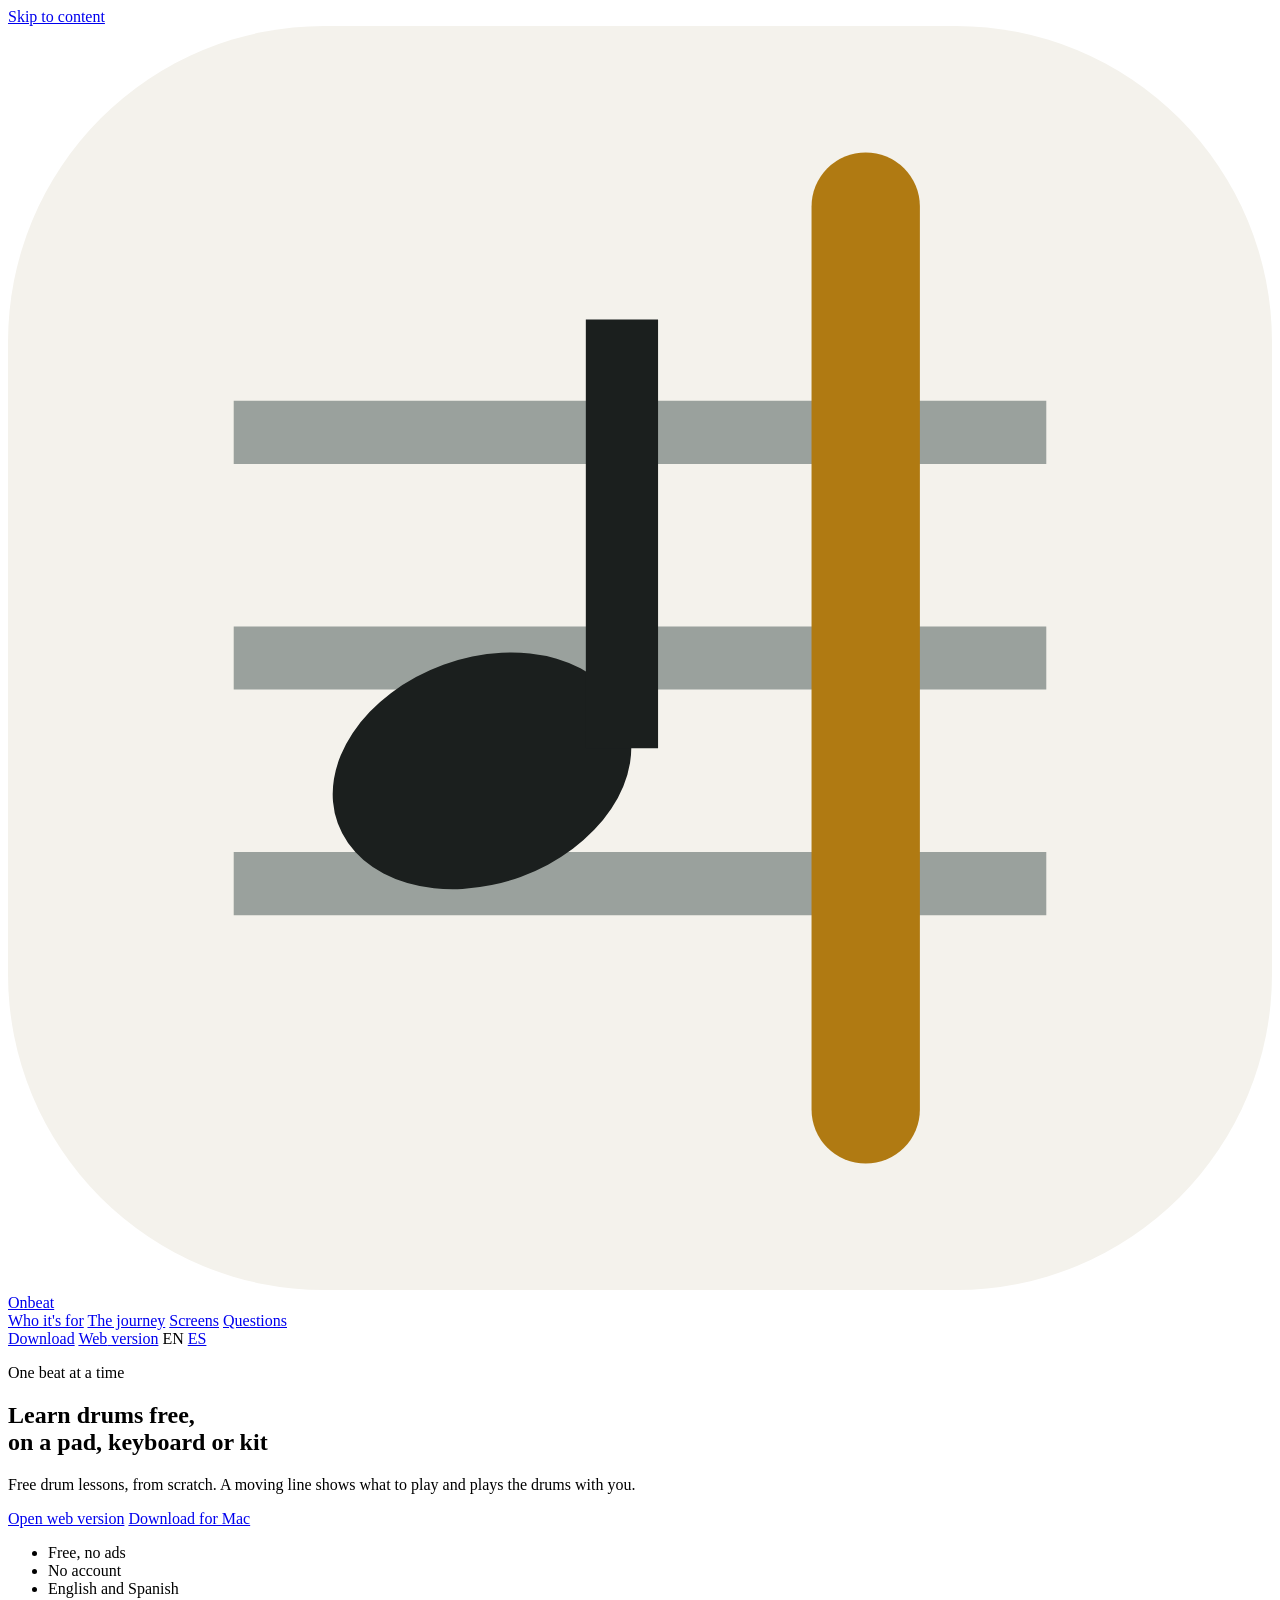
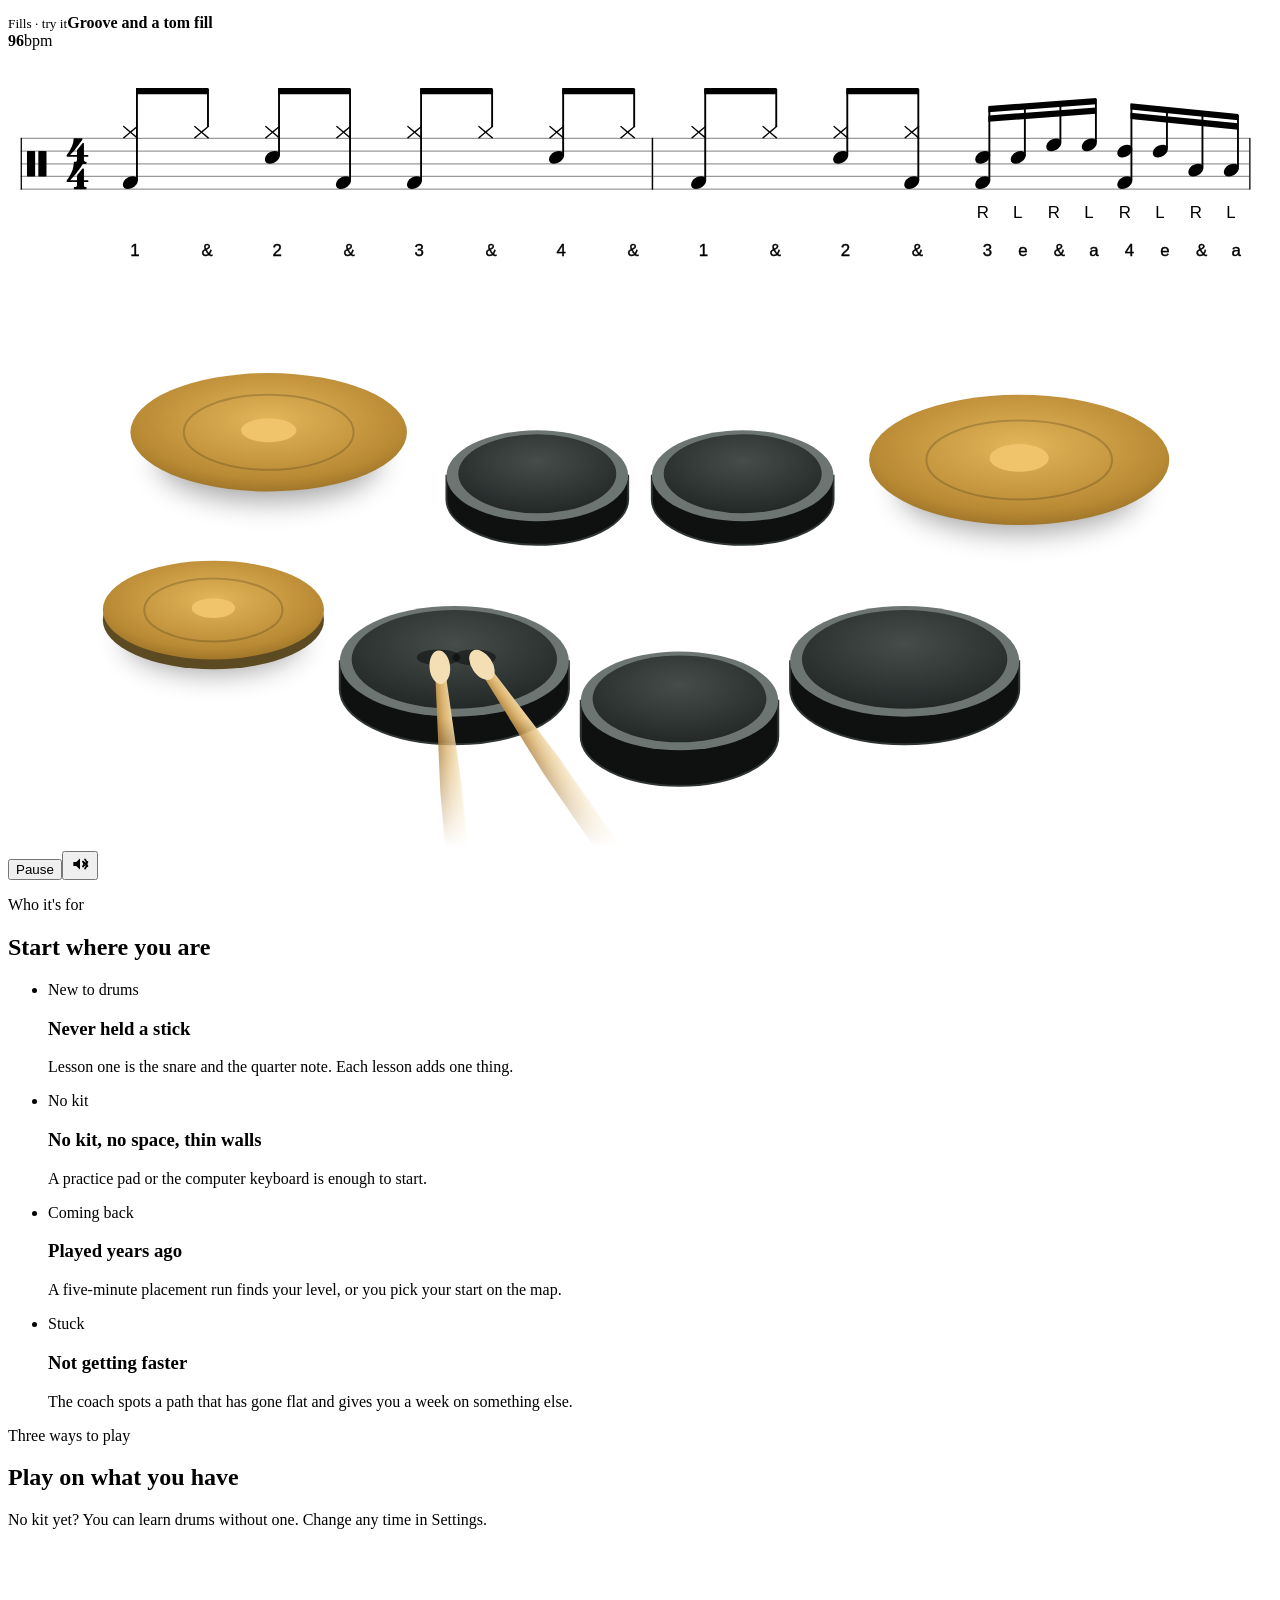
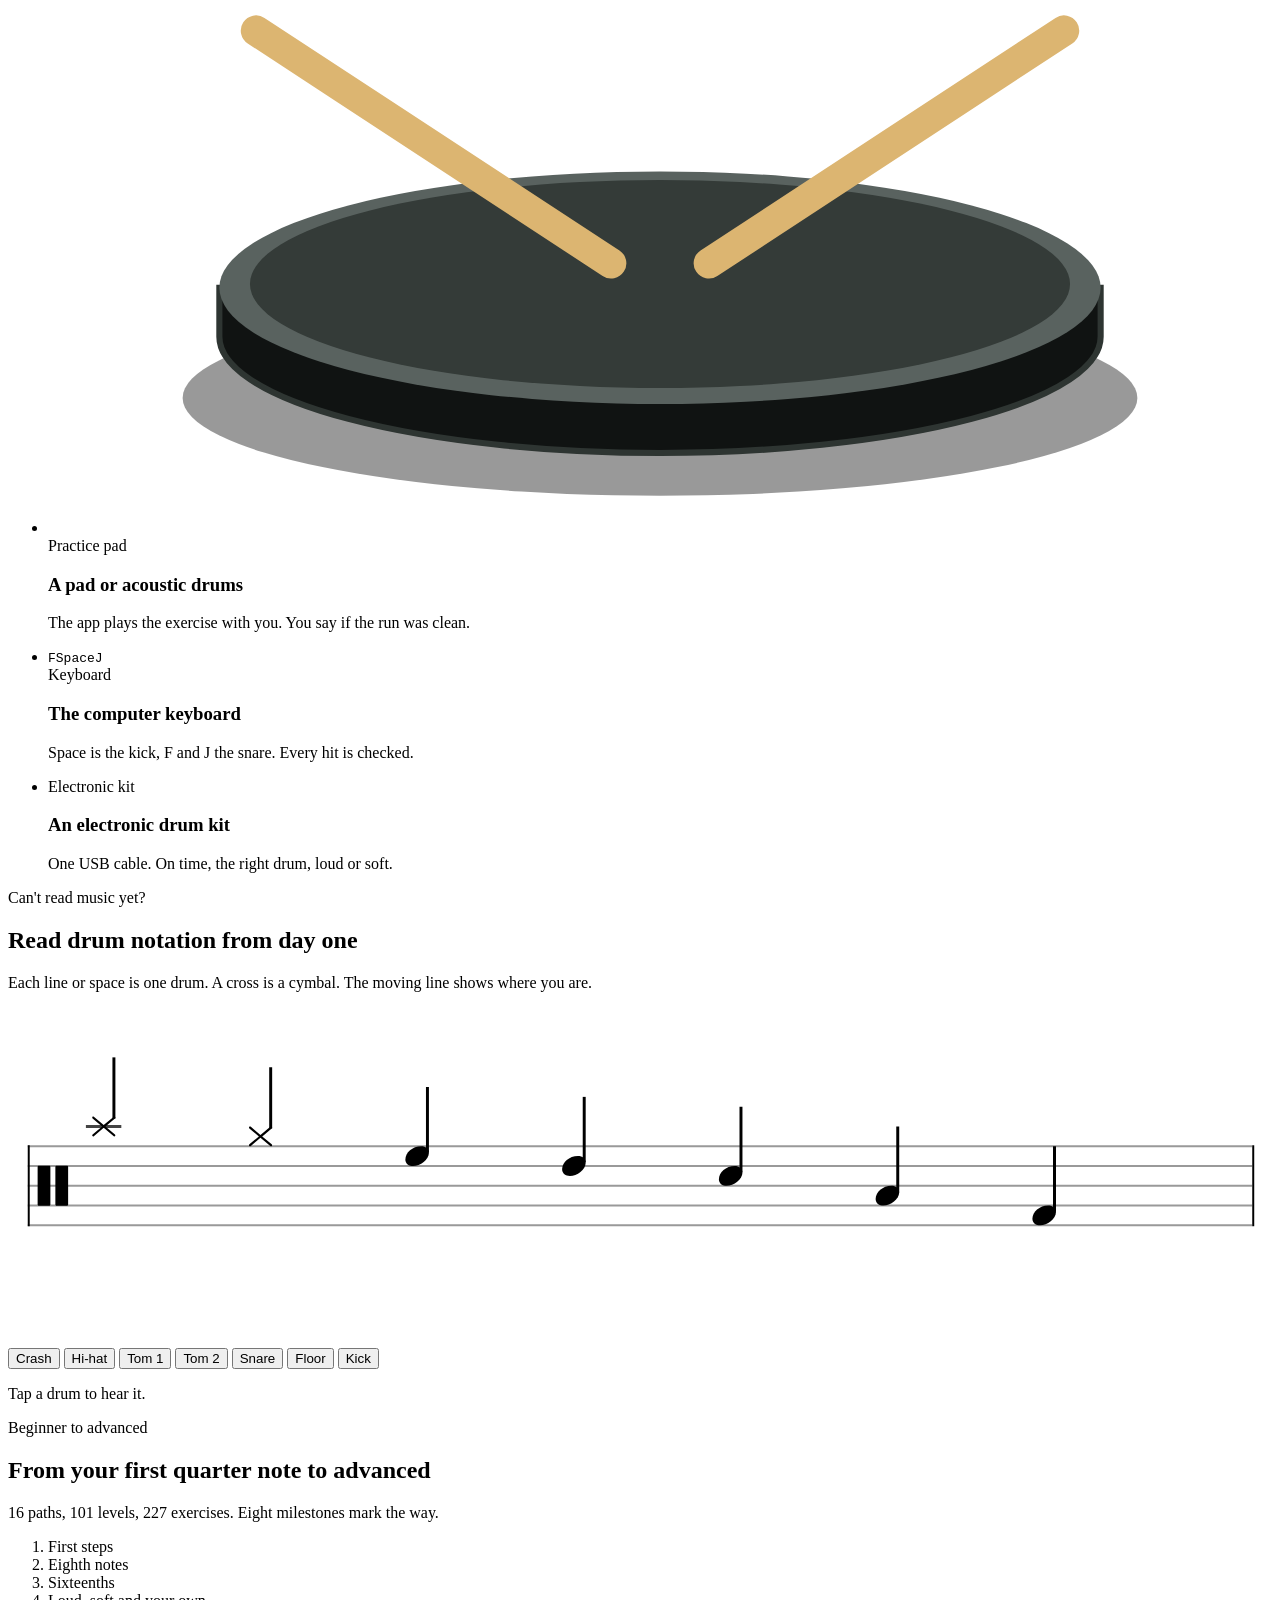
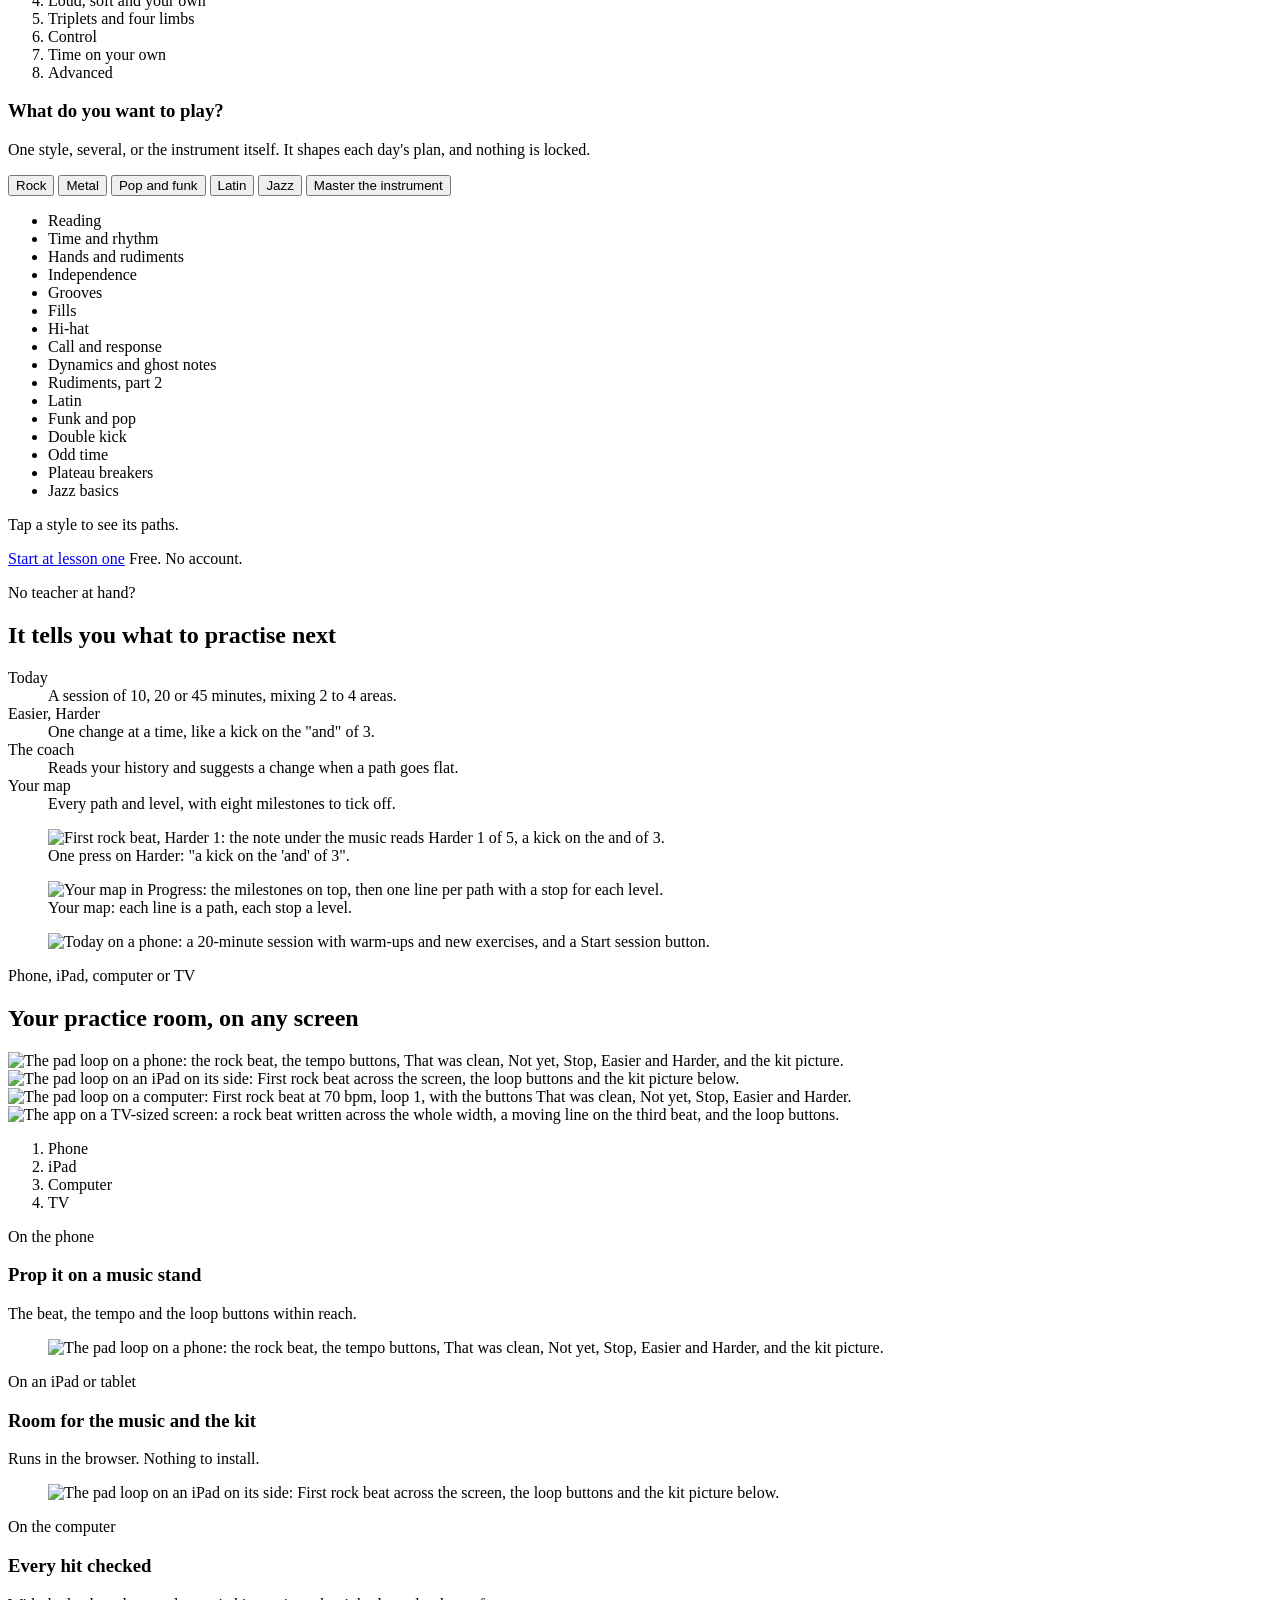
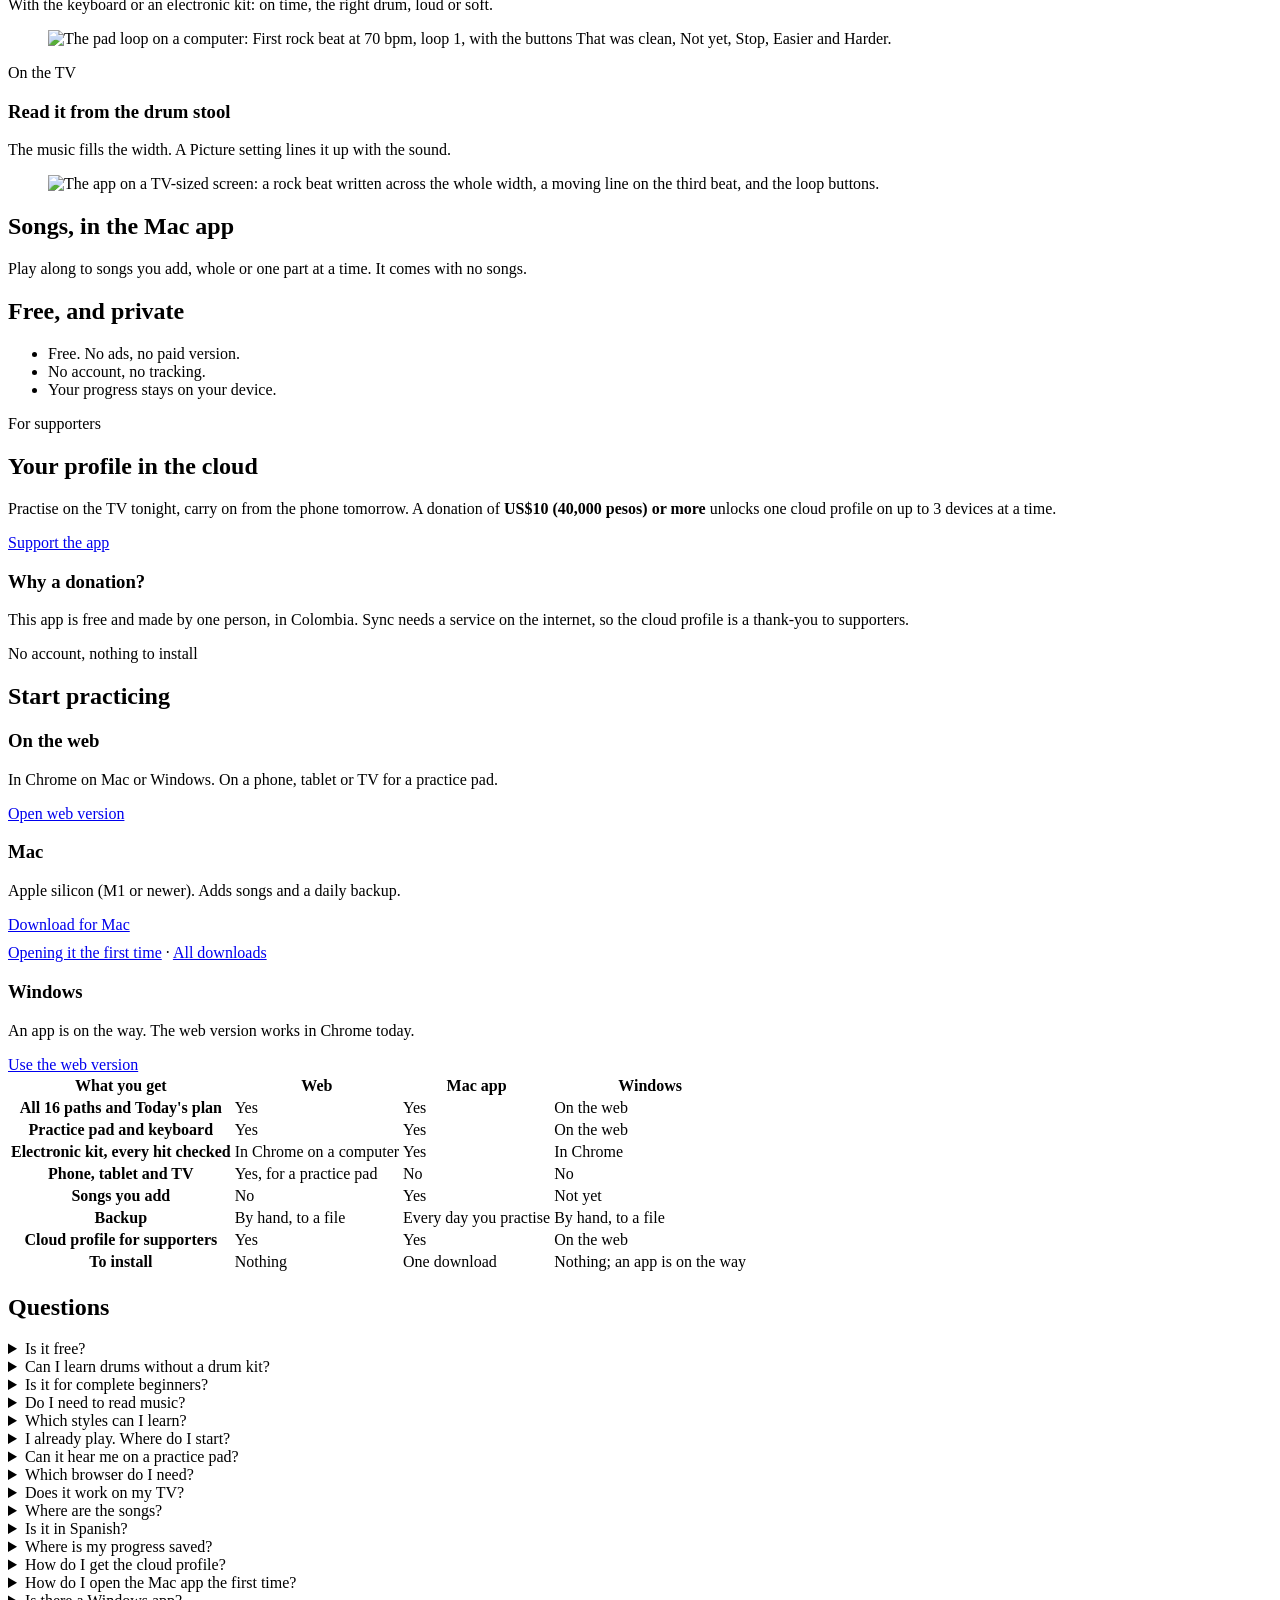
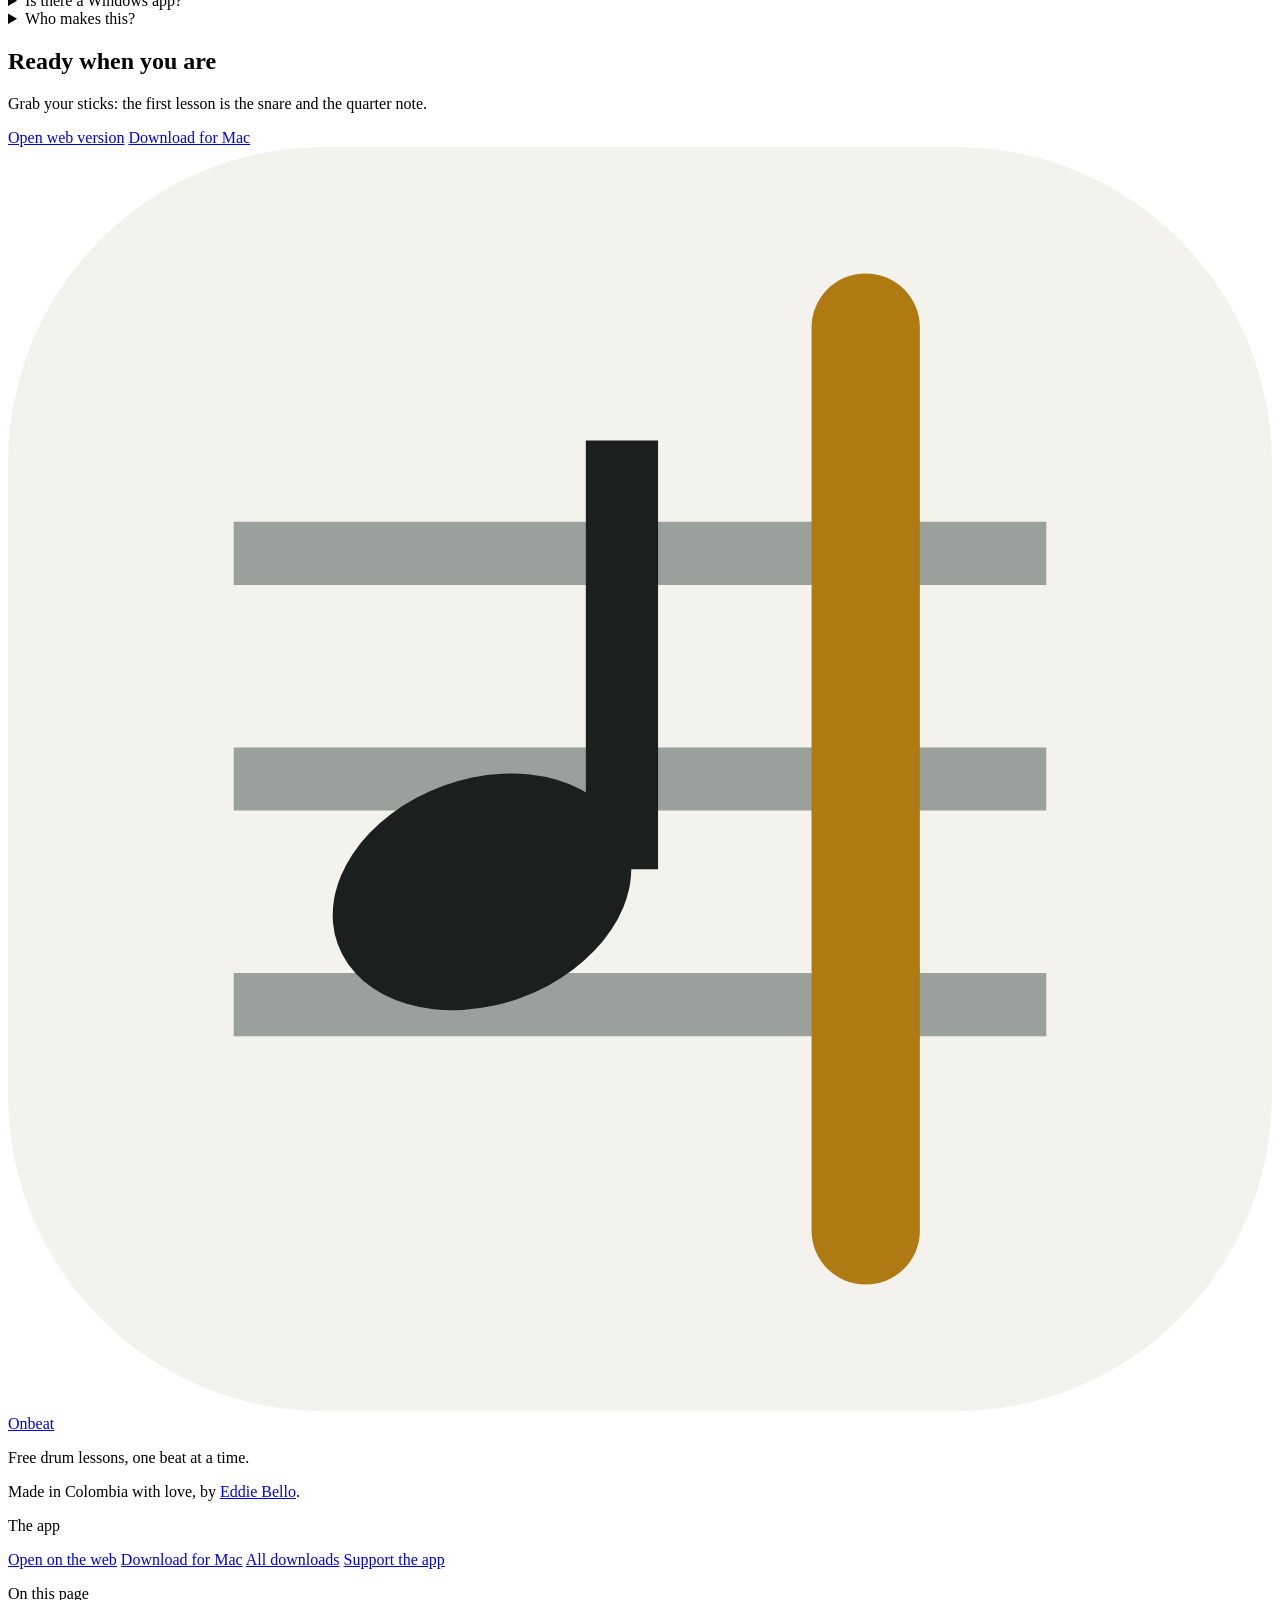
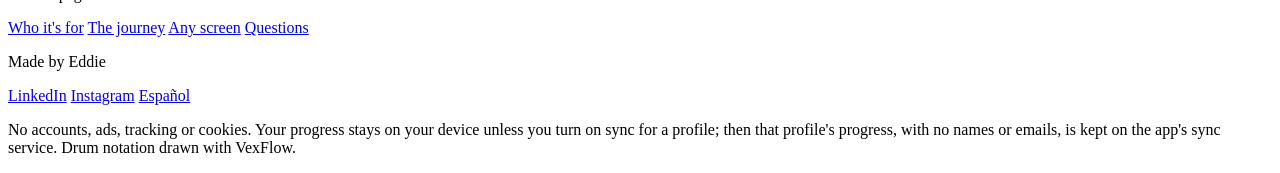
==== commit 701160d5: "Onbeat 0.7.0" ====
--- a/index.html
+++ b/index.html
@@ -88,7 +88,7 @@
         "@id": "https://eddie85u.github.io/onbeat-app/#faq",
         "inLanguage": "en",
         "mainEntity": [
-          { "@type": "Question", "name": "Is it free?", "acceptedAnswer": { "@type": "Answer", "text": "Yes. It is free, with no ads and no paid version. Donations are voluntary; US$10 (40,000 pesos) or more unlocks one cloud profile, kept in step on up to 3 devices." } },
+          { "@type": "Question", "name": "Is it free?", "acceptedAnswer": { "@type": "Answer", "text": "Yes. It is free, with no ads and no paid version. Donations are voluntary; US$10 (40,000 pesos) or more unlocks one cloud profile, kept in step on up to 3 devices at a time." } },
           { "@type": "Question", "name": "Can I learn drums without a drum kit?", "acceptedAnswer": { "@type": "Answer", "text": "Yes. You can practise on a practice pad, on acoustic drums or on the computer keyboard. An electronic kit plugged in with a USB cable adds a check of every hit." } },
           { "@type": "Question", "name": "Is it for complete beginners?", "acceptedAnswer": { "@type": "Answer", "text": "Yes. The lessons start from scratch: the first one is the snare and the quarter note, and each lesson adds one thing. There is no teacher and no account; you go at your own pace." } },
           { "@type": "Question", "name": "Do I need to read music?", "acceptedAnswer": { "@type": "Answer", "text": "No. The app teaches you to read drum notation as you play: each line or space is one drum, a cross is a cymbal, and a moving line shows where you are." } },
@@ -100,7 +100,7 @@
           { "@type": "Question", "name": "Where are the songs?", "acceptedAnswer": { "@type": "Answer", "text": "Playing along to songs is in the Mac app. The app comes with no songs: you add a song's drum chart, made by fans for Clone Hero or YARG, and its audio if you have it." } },
           { "@type": "Question", "name": "Is it in Spanish?", "acceptedAnswer": { "@type": "Answer", "text": "Yes. The app and this page are in English and Spanish (Colombia). Switch with EN | ES at the top at any time." } },
           { "@type": "Question", "name": "Where is my progress saved?", "acceptedAnswer": { "@type": "Answer", "text": "On your device: in the browser for the web version, and in the app on the Mac. Settings, Backup saves it to a file you can move to another computer. Several people can share a device, each with a profile of their own." } },
-          { "@type": "Question", "name": "How do I get the cloud profile?", "acceptedAnswer": { "@type": "Answer", "text": "Donate US$10 (40,000 pesos) or more and write to eddie@strategyandstack.com with your transfer details. You get a code to type in Settings &gt; Sync, then you link your other devices with a QR code. Only that profile's progress and settings are kept online, with no names or emails." } },
+          { "@type": "Question", "name": "How do I get the cloud profile?", "acceptedAnswer": { "@type": "Answer", "text": "Donate US$10 (40,000 pesos) or more and write to eddie@strategyandstack.com with your transfer details. You get a code to type in Settings &gt; Sync, then you link your other devices with a QR code. Keep the code: it gets you back in on a new device. Only that profile's progress and settings are kept online, with no names or emails." } },
           { "@type": "Question", "name": "How do I open the Mac app the first time?", "acceptedAnswer": { "@type": "Answer", "text": "Download Onbeat-mac.zip, open it and drag the app into Applications. The first time, macOS says it cannot check the app, because it is not from the App Store: click Done, then in System Settings &gt; Privacy & Security click Open Anyway next to the message about the app." } },
           { "@type": "Question", "name": "Is there a Windows app?", "acceptedAnswer": { "@type": "Answer", "text": "Not yet; it is on the plan. Until then, the web version works in Chrome on Windows." } },
           { "@type": "Question", "name": "Who makes this?", "acceptedAnswer": { "@type": "Answer", "text": "Eddie Bello, in Colombia, a beginner drummer too." } }
@@ -439,7 +439,7 @@
       <div>
         <p class="eyebrow">For supporters</p>
         <h2 class="settle">Your profile in the cloud</h2>
-        <p class="rv lead">Practise on the TV tonight, carry on from the phone tomorrow. A donation of <b>US$10 (40,000 pesos) or more</b> unlocks one cloud profile on up to 3 devices.</p>
+        <p class="rv lead">Practise on the TV tonight, carry on from the phone tomorrow. A donation of <b>US$10 (40,000 pesos) or more</b> unlocks one cloud profile on up to 3 devices at a time.</p>
         <p class="rv"><a class="btn" href="/onbeat-app/support.html">Support the app</a></p>
       </div>
       <div class="note rv" style="--d:1">
@@ -496,7 +496,7 @@
       <h2 class="settle">Questions</h2>
       <details>
         <summary>Is it free?</summary>
-        <div><p>Yes. It is free, with no ads and no paid version. Donations are voluntary; US$10 (40,000 pesos) or more unlocks one cloud profile, kept in step on up to 3 devices.</p></div>
+        <div><p>Yes. It is free, with no ads and no paid version. Donations are voluntary; US$10 (40,000 pesos) or more unlocks one cloud profile, kept in step on up to 3 devices at a time.</p></div>
       </details>
       <details>
         <summary>Can I learn drums without a drum kit?</summary>
@@ -544,7 +544,7 @@
       </details>
       <details>
         <summary>How do I get the cloud profile?</summary>
-        <div><p>Donate US$10 (40,000 pesos) or more and write to <a href="mailto:eddie@strategyandstack.com">eddie@strategyandstack.com</a> with your transfer details. You get a code to type in Settings &gt; Sync, then you link your other devices with a QR code. Only that profile's progress and settings are kept online, with no names or emails.</p></div>
+        <div><p>Donate US$10 (40,000 pesos) or more and write to <a href="mailto:eddie@strategyandstack.com">eddie@strategyandstack.com</a> with your transfer details. You get a code to type in Settings &gt; Sync, then you link your other devices with a QR code. Keep the code: it gets you back in on a new device. Only that profile's progress and settings are kept online, with no names or emails.</p></div>
       </details>
       <details id="faq-mac">
         <summary>How do I open the Mac app the first time?</summary>
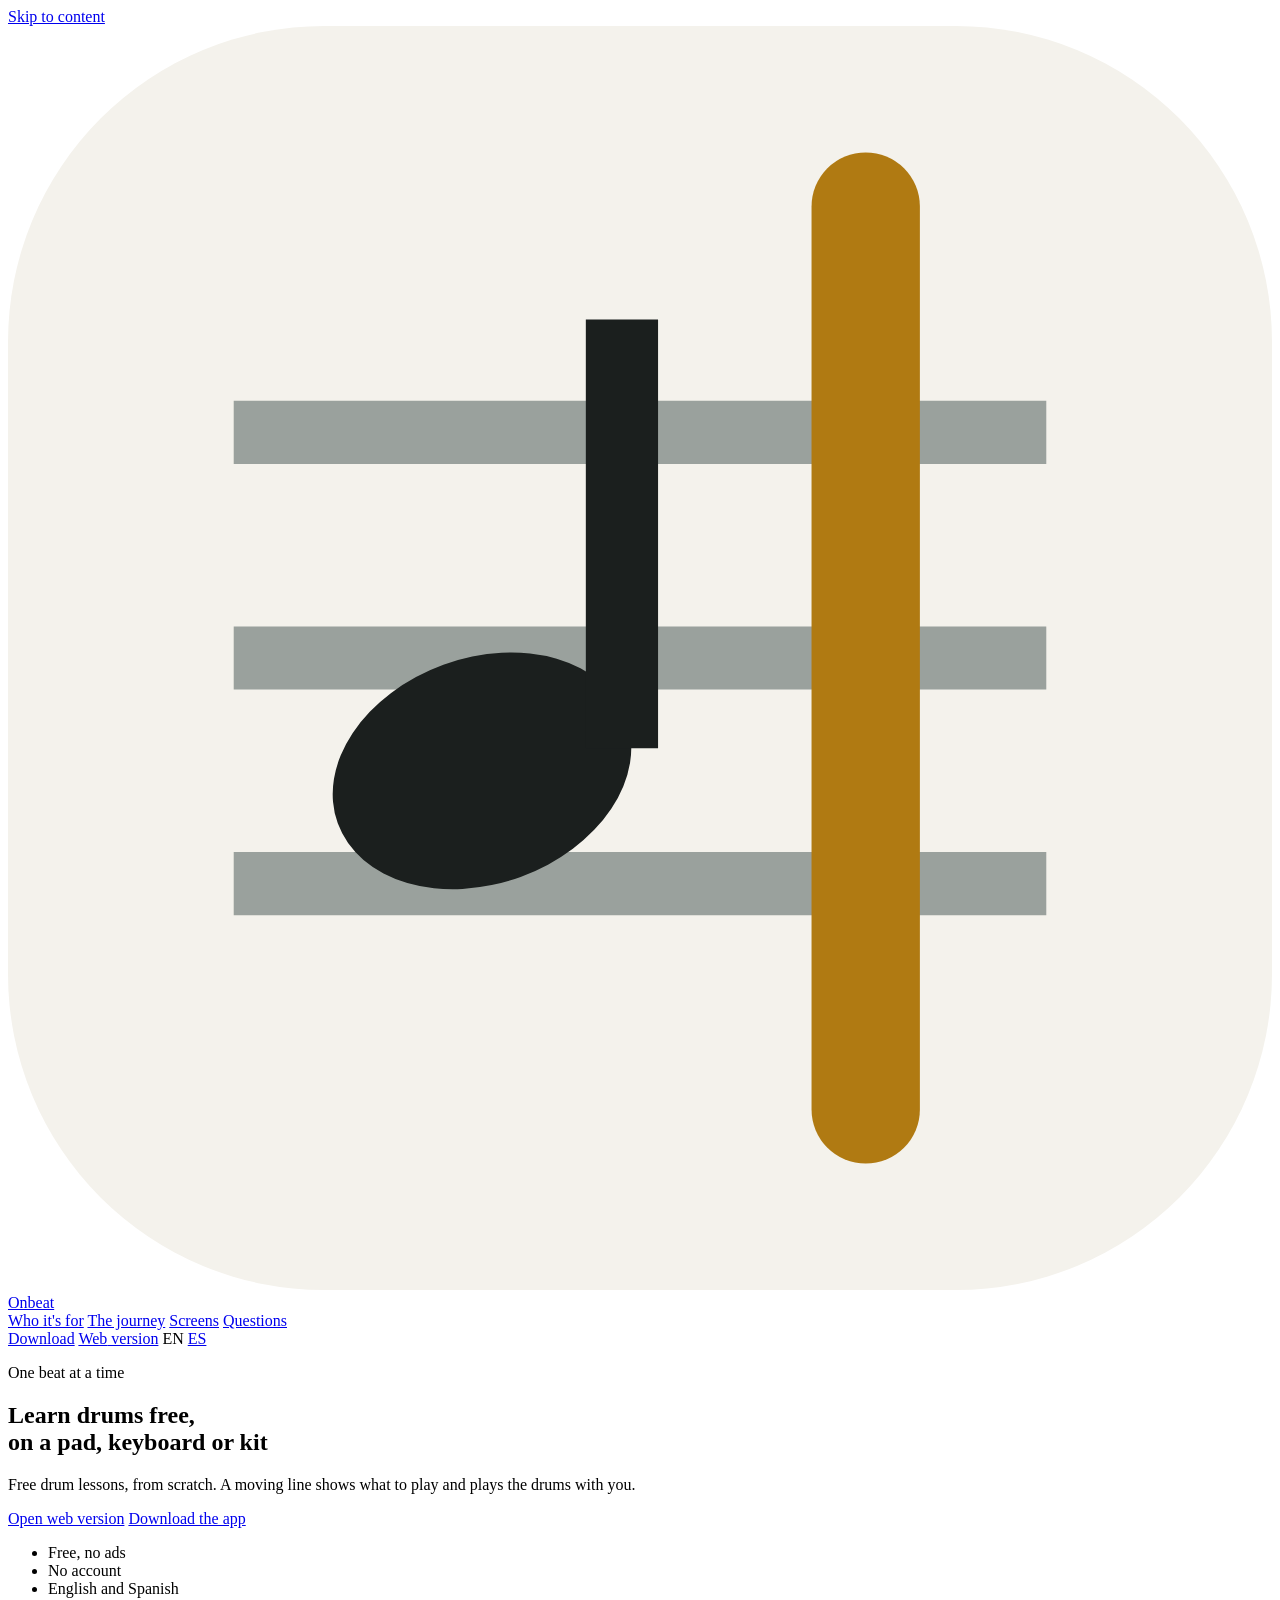
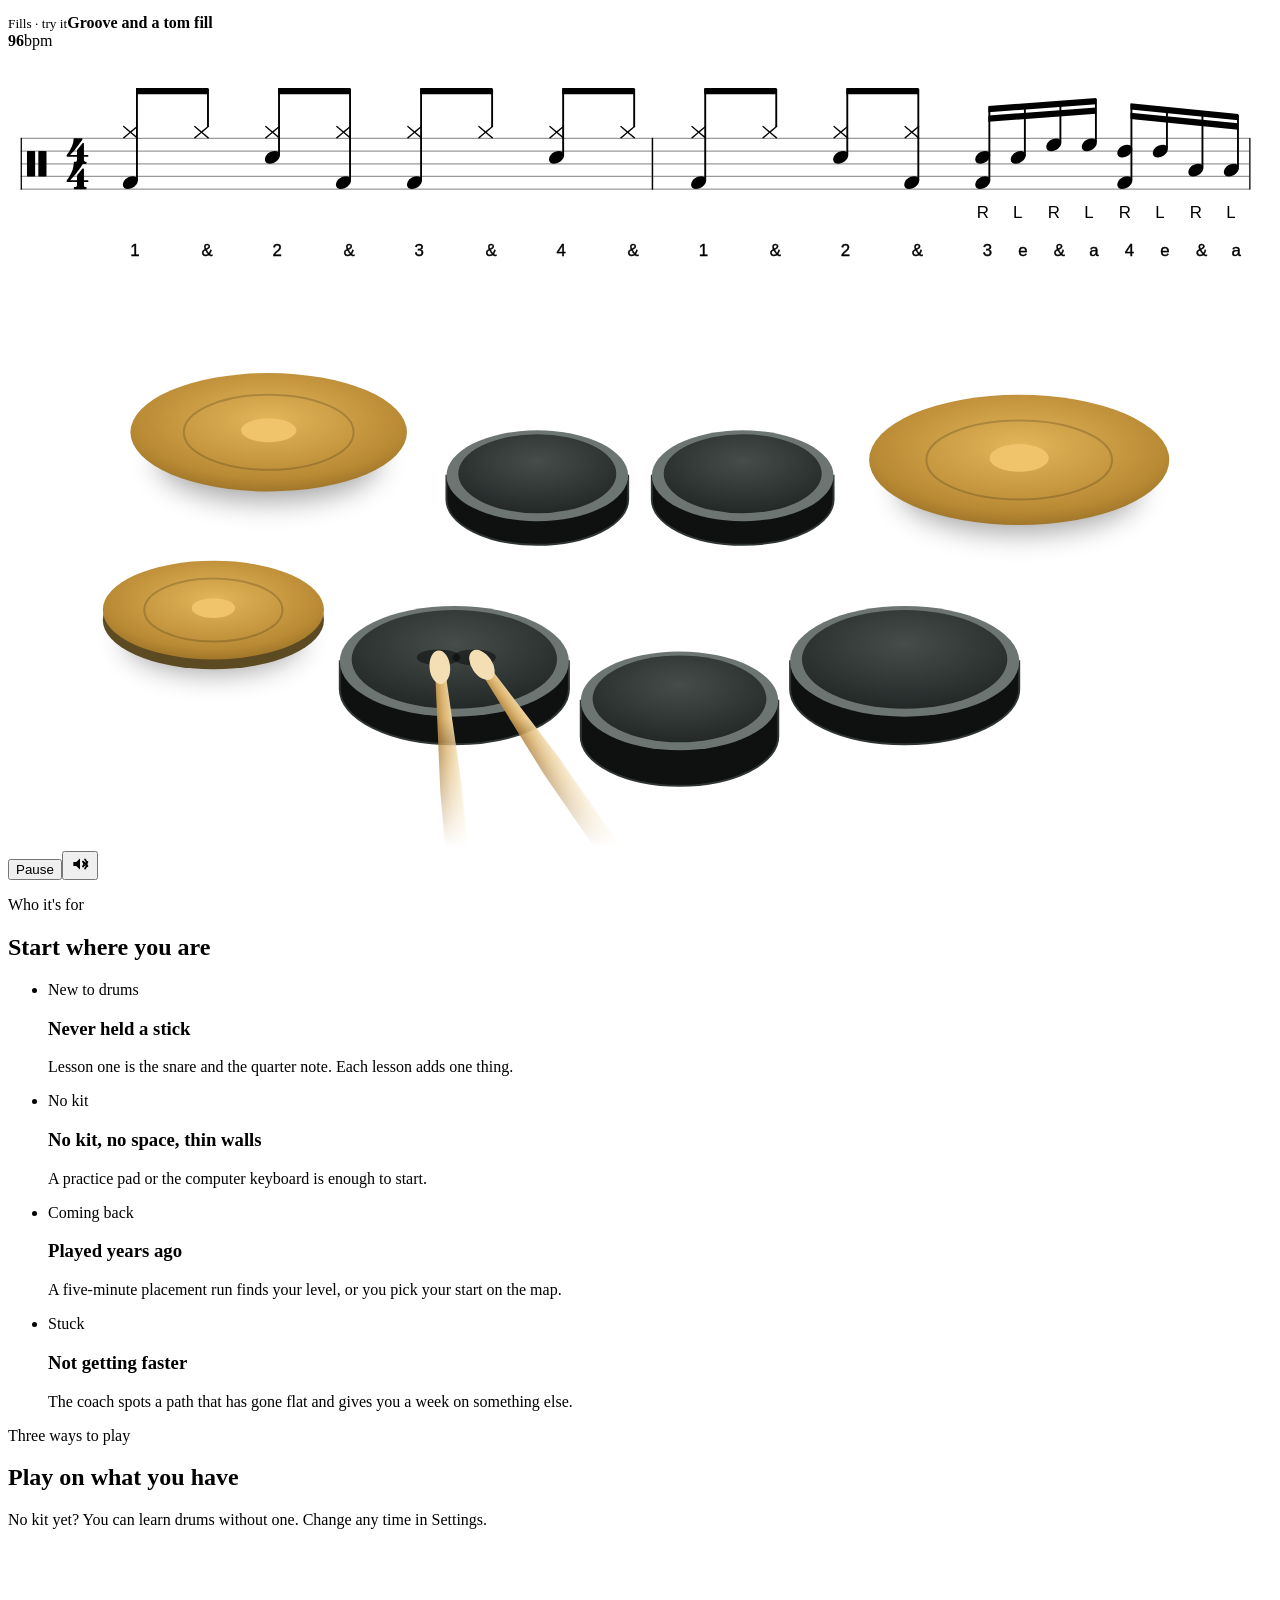
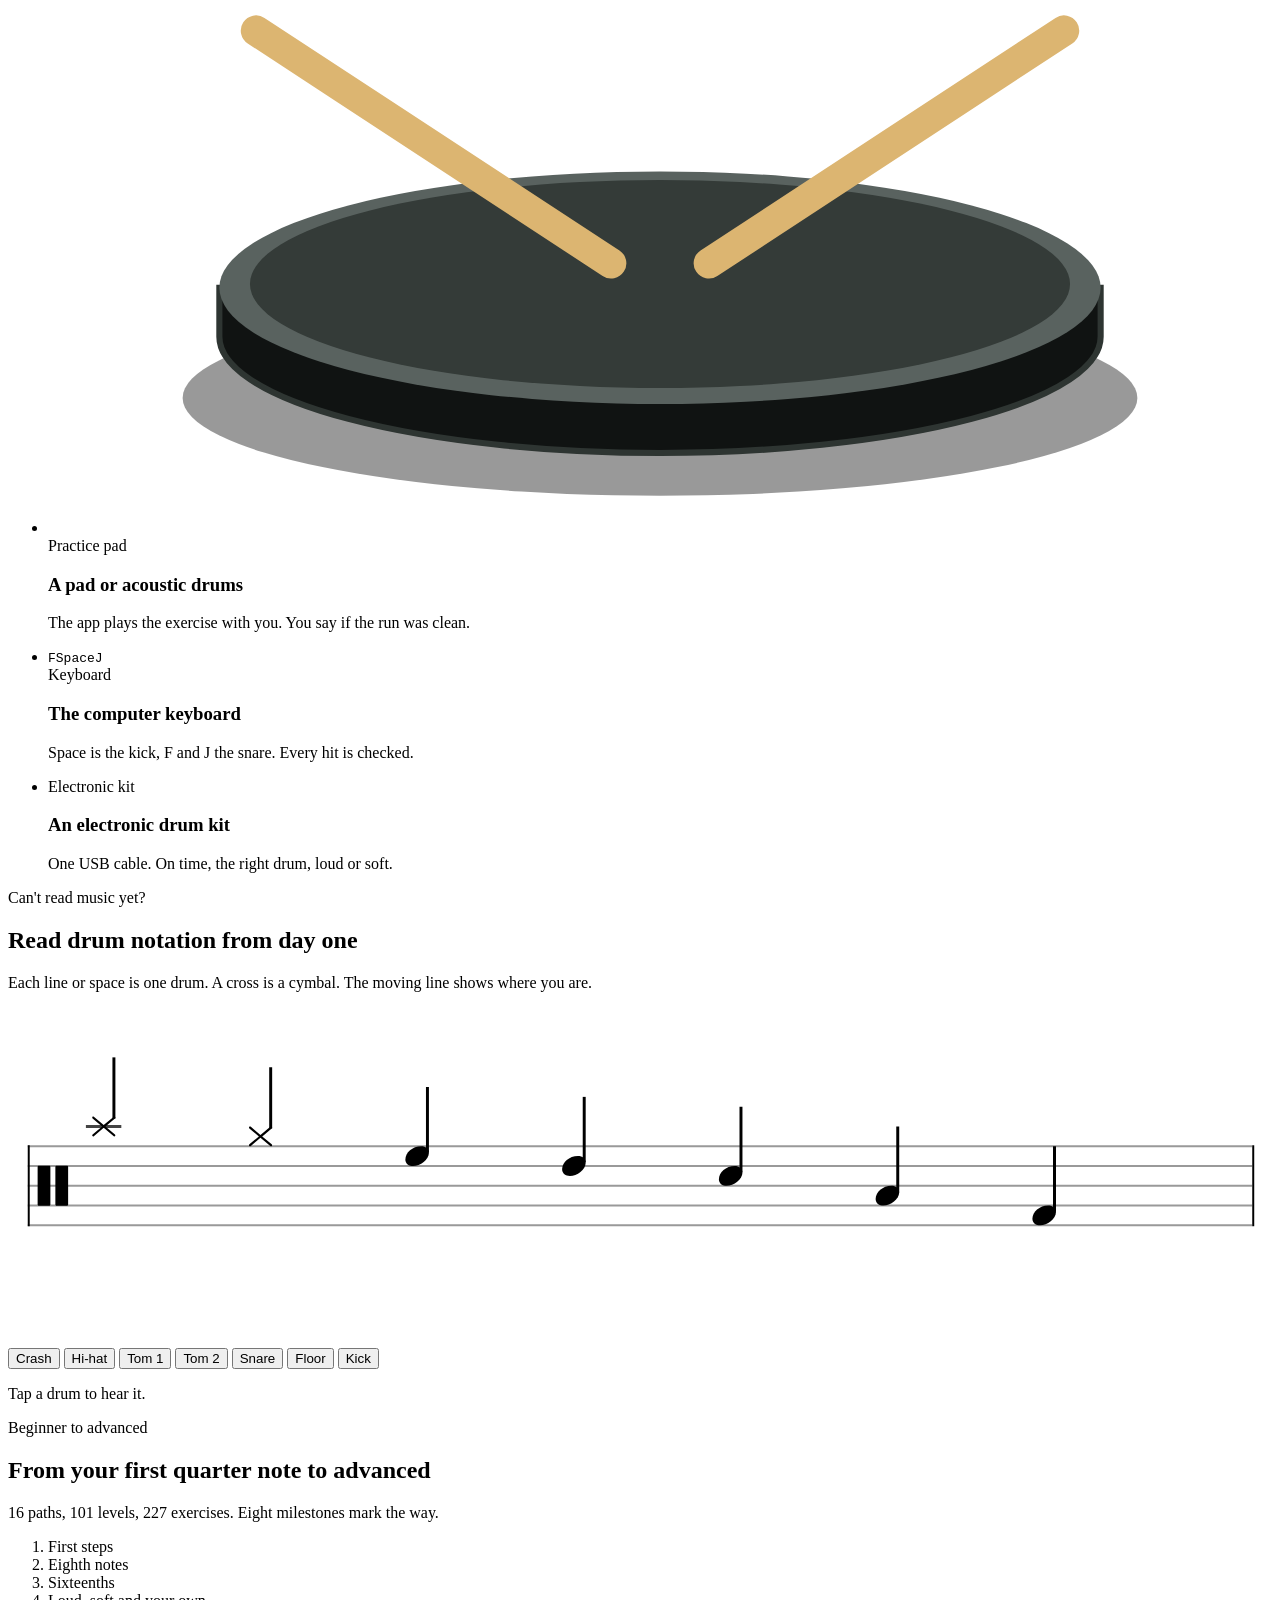
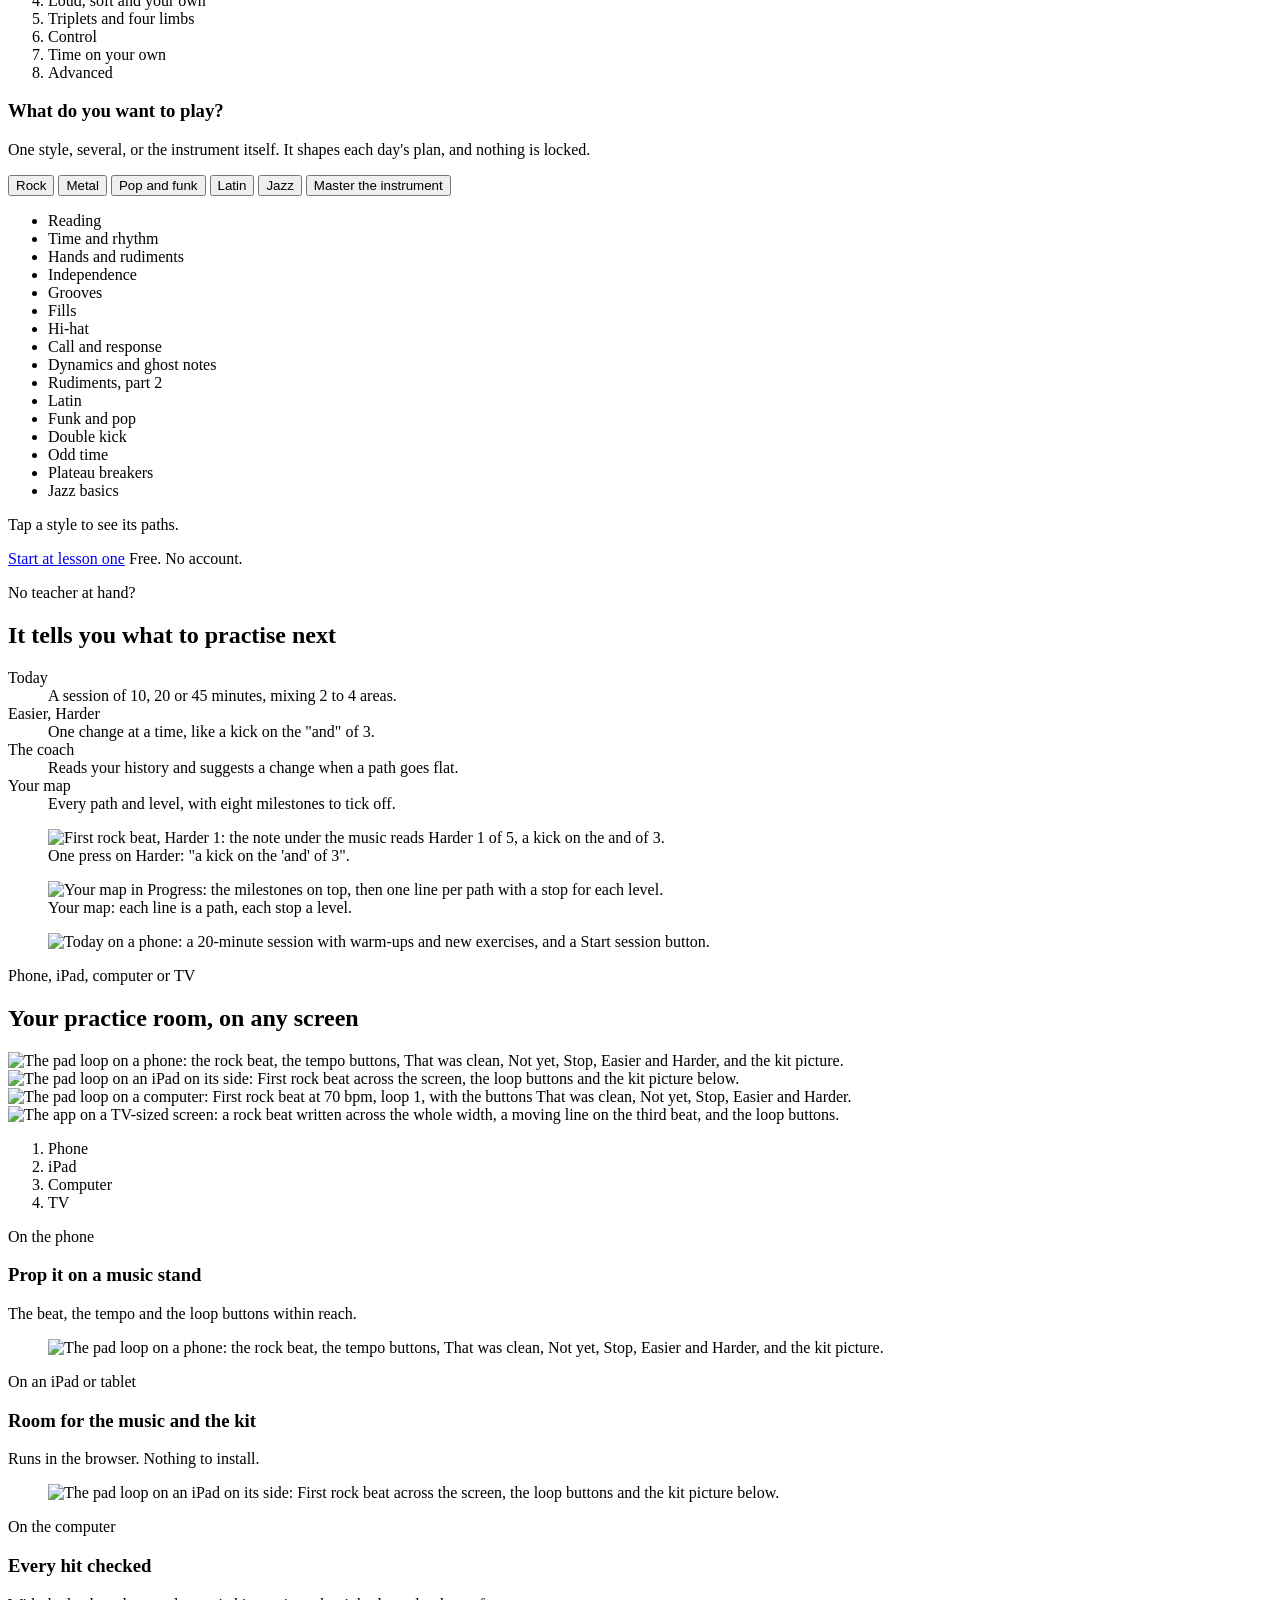
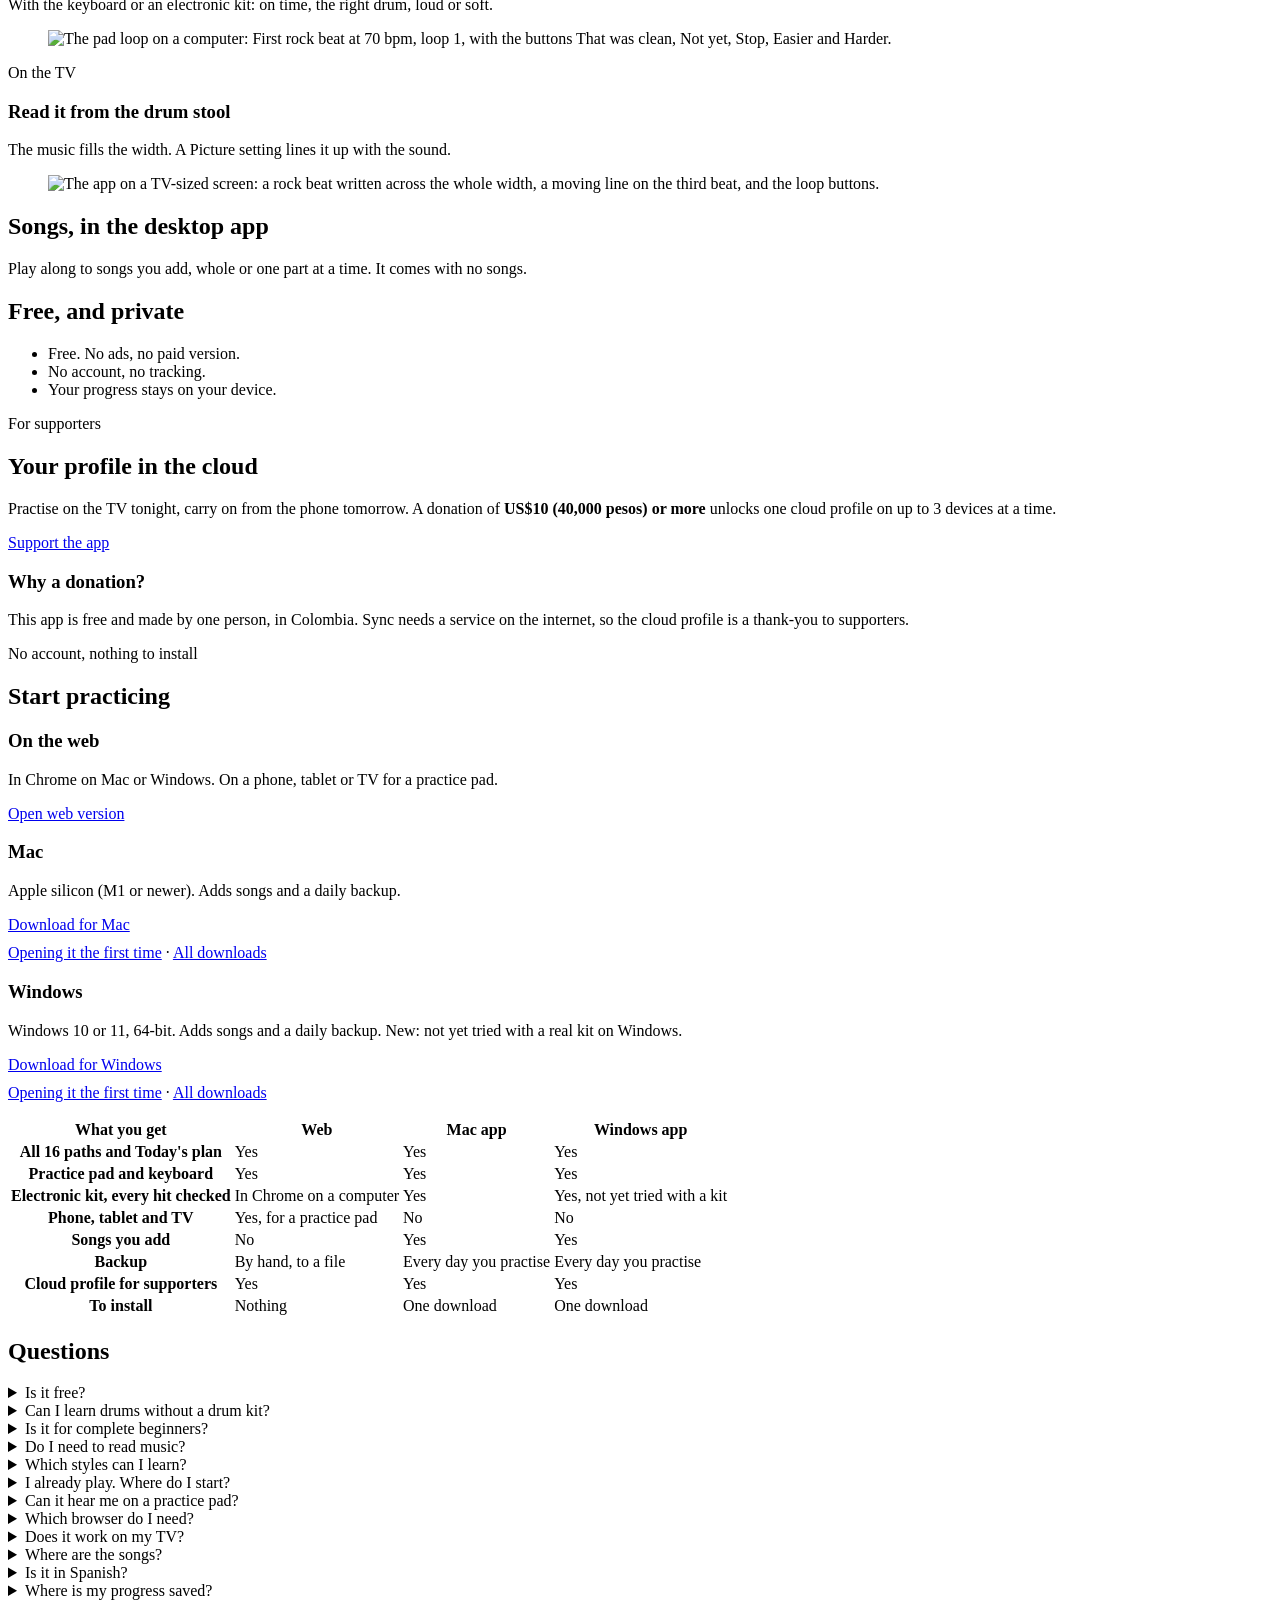
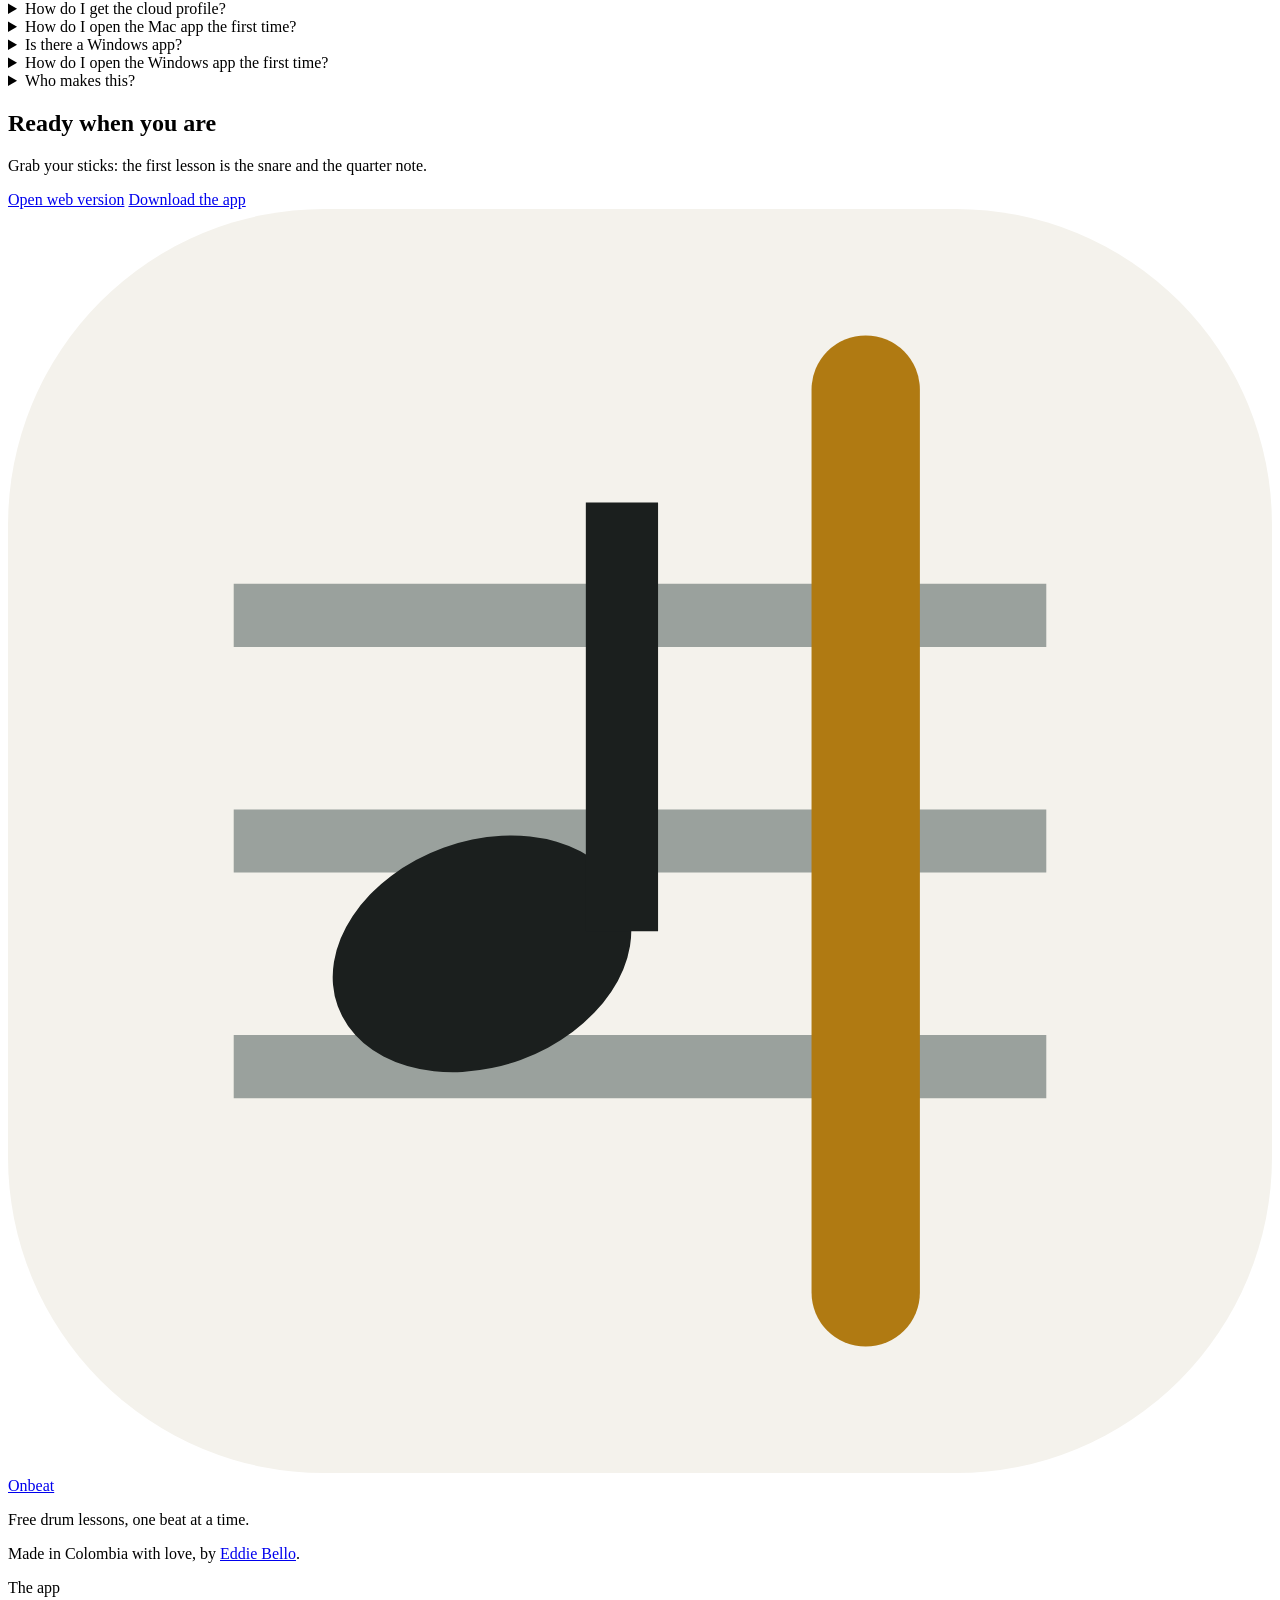
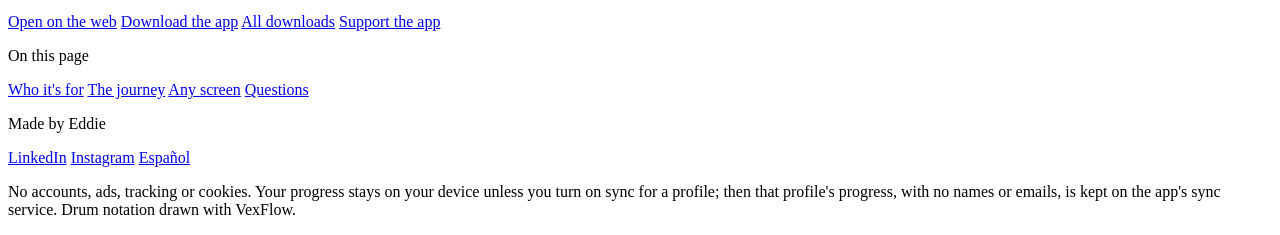
==== commit 3607453b: "Onbeat 0.8.0" ====
--- a/index.html
+++ b/index.html
@@ -74,7 +74,7 @@
         "name": "Onbeat",
         "description": "Drum practice and lessons: a staff with a moving line shows what to play, on a practice pad, the computer keyboard or an electronic kit. Sixteen paths from first steps to advanced.",
         "applicationCategory": "EducationalApplication",
-        "operatingSystem": "macOS (Apple silicon), web browser",
+        "operatingSystem": "macOS (Apple silicon), Windows 10 and 11 (64-bit), web browser",
         "url": "https://eddie85u.github.io/onbeat-app/app/",
         "downloadUrl": "https://github.com/eddie85u/onbeat-app/releases/latest",
         "image": "https://eddie85u.github.io/onbeat-app/og.png",
@@ -97,12 +97,13 @@
           { "@type": "Question", "name": "Can it hear me on a practice pad?", "acceptedAnswer": { "@type": "Answer", "text": "No. On a pad or acoustic drums the app plays the exercise with you and you say whether each run was clean. With the keyboard or an electronic kit it checks every hit: on time, the right drum, loud or soft." } },
           { "@type": "Question", "name": "Which browser do I need?", "acceptedAnswer": { "@type": "Answer", "text": "On a computer, Google Chrome on Mac or Windows; it is the browser that can talk to an electronic kit. On a practice pad, the browser on a phone, tablet or TV works too." } },
           { "@type": "Question", "name": "Does it work on my TV?", "acceptedAnswer": { "@type": "Answer", "text": "If your TV has a web browser, yes, for practising on a pad. The app has a layout for big screens, a screensaver when nothing is playing, and a Picture setting in case the moving line runs ahead of the sound." } },
-          { "@type": "Question", "name": "Where are the songs?", "acceptedAnswer": { "@type": "Answer", "text": "Playing along to songs is in the Mac app. The app comes with no songs: you add a song's drum chart, made by fans for Clone Hero or YARG, and its audio if you have it." } },
+          { "@type": "Question", "name": "Where are the songs?", "acceptedAnswer": { "@type": "Answer", "text": "Playing along to songs is in the desktop app, for Mac or Windows. The app comes with no songs: you add a song's drum chart, made by fans for Clone Hero or YARG, and its audio if you have it." } },
           { "@type": "Question", "name": "Is it in Spanish?", "acceptedAnswer": { "@type": "Answer", "text": "Yes. The app and this page are in English and Spanish (Colombia). Switch with EN | ES at the top at any time." } },
-          { "@type": "Question", "name": "Where is my progress saved?", "acceptedAnswer": { "@type": "Answer", "text": "On your device: in the browser for the web version, and in the app on the Mac. Settings, Backup saves it to a file you can move to another computer. Several people can share a device, each with a profile of their own." } },
+          { "@type": "Question", "name": "Where is my progress saved?", "acceptedAnswer": { "@type": "Answer", "text": "On your device: in the browser for the web version, and in the app on a Mac or Windows computer. Settings, Backup saves it to a file you can move to another computer. Several people can share a device, each with a profile of their own." } },
           { "@type": "Question", "name": "How do I get the cloud profile?", "acceptedAnswer": { "@type": "Answer", "text": "Donate US$10 (40,000 pesos) or more and write to eddie@strategyandstack.com with your transfer details. You get a code to type in Settings &gt; Sync, then you link your other devices with a QR code. Keep the code: it gets you back in on a new device. Only that profile's progress and settings are kept online, with no names or emails." } },
           { "@type": "Question", "name": "How do I open the Mac app the first time?", "acceptedAnswer": { "@type": "Answer", "text": "Download Onbeat-mac.zip, open it and drag the app into Applications. The first time, macOS says it cannot check the app, because it is not from the App Store: click Done, then in System Settings &gt; Privacy & Security click Open Anyway next to the message about the app." } },
-          { "@type": "Question", "name": "Is there a Windows app?", "acceptedAnswer": { "@type": "Answer", "text": "Not yet; it is on the plan. Until then, the web version works in Chrome on Windows." } },
+          { "@type": "Question", "name": "Is there a Windows app?", "acceptedAnswer": { "@type": "Answer", "text": "Yes, new, for Windows 10 or 11 (64-bit). It has not yet been tried with a real electronic kit on Windows; if your kit does not respond, the web version in Chrome works too." } },
+          { "@type": "Question", "name": "How do I open the Windows app the first time?", "acceptedAnswer": { "@type": "Answer", "text": "Download Onbeat-windows.zip, right-click it, choose Extract All, then open Onbeat.exe in the extracted folder. The app is not signed, so Windows says it protected your PC: click More info, then Run anyway. Windows asks only the first time." } },
           { "@type": "Question", "name": "Who makes this?", "acceptedAnswer": { "@type": "Answer", "text": "Eddie Bello, in Colombia, a beginner drummer too." } }
         ]
       }
@@ -145,7 +146,7 @@
         <p class="lead" style="--d:1">Free drum lessons, from scratch. A moving line shows what to play and plays the drums with you.</p>
         <div class="cta" style="--d:2">
           <a class="btn primary big" href="/onbeat-app/app/">Open web version</a>
-          <a class="btn big" href="#get">Download for Mac</a>
+          <a class="btn big" href="#get">Download the app</a>
         </div>
         <ul class="facts" style="--d:3">
           <li>Free, no ads</li>
@@ -420,7 +421,7 @@
   <section id="mac-songs">
     <div class="wrap duo">
       <div class="rv">
-        <h2>Songs, in the Mac app</h2>
+        <h2>Songs, in the desktop app</h2>
         <p class="muted">Play along to songs you add, whole or one part at a time. It comes with no songs.</p>
       </div>
       <div class="rv" style="--d:1">
@@ -469,22 +470,23 @@
         </div>
         <div class="rv" style="--d:2">
           <h3>Windows</h3>
-          <p class="muted">An app is on the way. The web version works in Chrome today.</p>
-          <a class="btn" href="/onbeat-app/app/">Use the web version</a>
+          <p class="muted">Windows 10 or 11, 64-bit. Adds songs and a daily backup. New: not yet tried with a real kit on Windows.</p>
+          <a class="btn" href="https://github.com/eddie85u/onbeat-app/releases/latest/download/Onbeat-windows.zip">Download for Windows</a>
+          <p class="small muted" style="margin-top:10px"><a href="#faq-windows">Opening it the first time</a> · <a href="https://github.com/eddie85u/onbeat-app/releases/latest">All downloads</a></p>
         </div>
       </div>
       <div class="compare rv">
         <table>
-          <thead><tr><th scope="col"><span class="small muted">What you get</span></th><th scope="col">Web</th><th scope="col">Mac app</th><th scope="col">Windows</th></tr></thead>
+          <thead><tr><th scope="col"><span class="small muted">What you get</span></th><th scope="col">Web</th><th scope="col">Mac app</th><th scope="col">Windows app</th></tr></thead>
           <tbody>
-            <tr><th scope="row">All 16 paths and Today's plan</th><td class="yes">Yes</td><td class="yes">Yes</td><td class="yes">On the web</td></tr>
-            <tr><th scope="row">Practice pad and keyboard</th><td class="yes">Yes</td><td class="yes">Yes</td><td class="yes">On the web</td></tr>
-            <tr><th scope="row">Electronic kit, every hit checked</th><td class="yes">In Chrome on a computer</td><td class="yes">Yes</td><td class="yes">In Chrome</td></tr>
+            <tr><th scope="row">All 16 paths and Today's plan</th><td class="yes">Yes</td><td class="yes">Yes</td><td class="yes">Yes</td></tr>
+            <tr><th scope="row">Practice pad and keyboard</th><td class="yes">Yes</td><td class="yes">Yes</td><td class="yes">Yes</td></tr>
+            <tr><th scope="row">Electronic kit, every hit checked</th><td class="yes">In Chrome on a computer</td><td class="yes">Yes</td><td class="yes">Yes, not yet tried with a kit</td></tr>
             <tr><th scope="row">Phone, tablet and TV</th><td class="yes">Yes, for a practice pad</td><td>No</td><td>No</td></tr>
-            <tr><th scope="row">Songs you add</th><td>No</td><td class="yes">Yes</td><td>Not yet</td></tr>
-            <tr><th scope="row">Backup</th><td>By hand, to a file</td><td class="yes">Every day you practise</td><td>By hand, to a file</td></tr>
-            <tr><th scope="row">Cloud profile for supporters</th><td class="yes">Yes</td><td class="yes">Yes</td><td class="yes">On the web</td></tr>
-            <tr><th scope="row">To install</th><td>Nothing</td><td>One download</td><td>Nothing; an app is on the way</td></tr>
+            <tr><th scope="row">Songs you add</th><td>No</td><td class="yes">Yes</td><td class="yes">Yes</td></tr>
+            <tr><th scope="row">Backup</th><td>By hand, to a file</td><td class="yes">Every day you practise</td><td class="yes">Every day you practise</td></tr>
+            <tr><th scope="row">Cloud profile for supporters</th><td class="yes">Yes</td><td class="yes">Yes</td><td class="yes">Yes</td></tr>
+            <tr><th scope="row">To install</th><td>Nothing</td><td>One download</td><td>One download</td></tr>
           </tbody>
         </table>
       </div>
@@ -532,7 +534,7 @@
       </details>
       <details>
         <summary>Where are the songs?</summary>
-        <div><p>Playing along to songs is in the Mac app. The app comes with no songs: you add a song's drum chart, made by fans for Clone Hero or YARG, and its audio if you have it.</p></div>
+        <div><p>Playing along to songs is in the desktop app, for Mac or Windows. The app comes with no songs: you add a song's drum chart, made by fans for Clone Hero or YARG, and its audio if you have it.</p></div>
       </details>
       <details>
         <summary>Is it in Spanish?</summary>
@@ -540,7 +542,7 @@
       </details>
       <details>
         <summary>Where is my progress saved?</summary>
-        <div><p>On your device: in the browser for the web version, and in the app on the Mac. Settings, Backup saves it to a file you can move to another computer. Several people can share a device, each with a profile of their own.</p></div>
+        <div><p>On your device: in the browser for the web version, and in the app on a Mac or Windows computer. Settings, Backup saves it to a file you can move to another computer. Several people can share a device, each with a profile of their own.</p></div>
       </details>
       <details>
         <summary>How do I get the cloud profile?</summary>
@@ -552,7 +554,11 @@
       </details>
       <details>
         <summary>Is there a Windows app?</summary>
-        <div><p>Not yet; it is on the plan. Until then, the web version works in Chrome on Windows.</p></div>
+        <div><p>Yes, new, for Windows 10 or 11 (64-bit). It has not yet been tried with a real electronic kit on Windows; if your kit does not respond, the web version in Chrome works too.</p></div>
+      </details>
+      <details id="faq-windows">
+        <summary>How do I open the Windows app the first time?</summary>
+        <div><p>Download Onbeat-windows.zip, right-click it, choose Extract All, then open Onbeat.exe in the extracted folder. The app is not signed, so Windows says it protected your PC: click More info, then Run anyway. Windows asks only the first time.</p></div>
       </details>
       <details>
         <summary>Who makes this?</summary>
@@ -567,7 +573,7 @@
       <p class="muted rv">Grab your sticks: the first lesson is the snare and the quarter note.</p>
       <div class="cta rv">
         <a class="btn primary big" href="/onbeat-app/app/">Open web version</a>
-        <a class="btn big" href="#get">Download for Mac</a>
+        <a class="btn big" href="#get">Download the app</a>
       </div>
     </div>
   </section>
@@ -583,7 +589,7 @@
     <nav aria-label="The app">
       <p class="foot-h">The app</p>
       <a href="/onbeat-app/app/">Open on the web</a>
-      <a href="#get">Download for Mac</a>
+      <a href="#get">Download the app</a>
       <a href="https://github.com/eddie85u/onbeat-app/releases/latest">All downloads</a>
       <a href="/onbeat-app/support.html">Support the app</a>
     </nav>
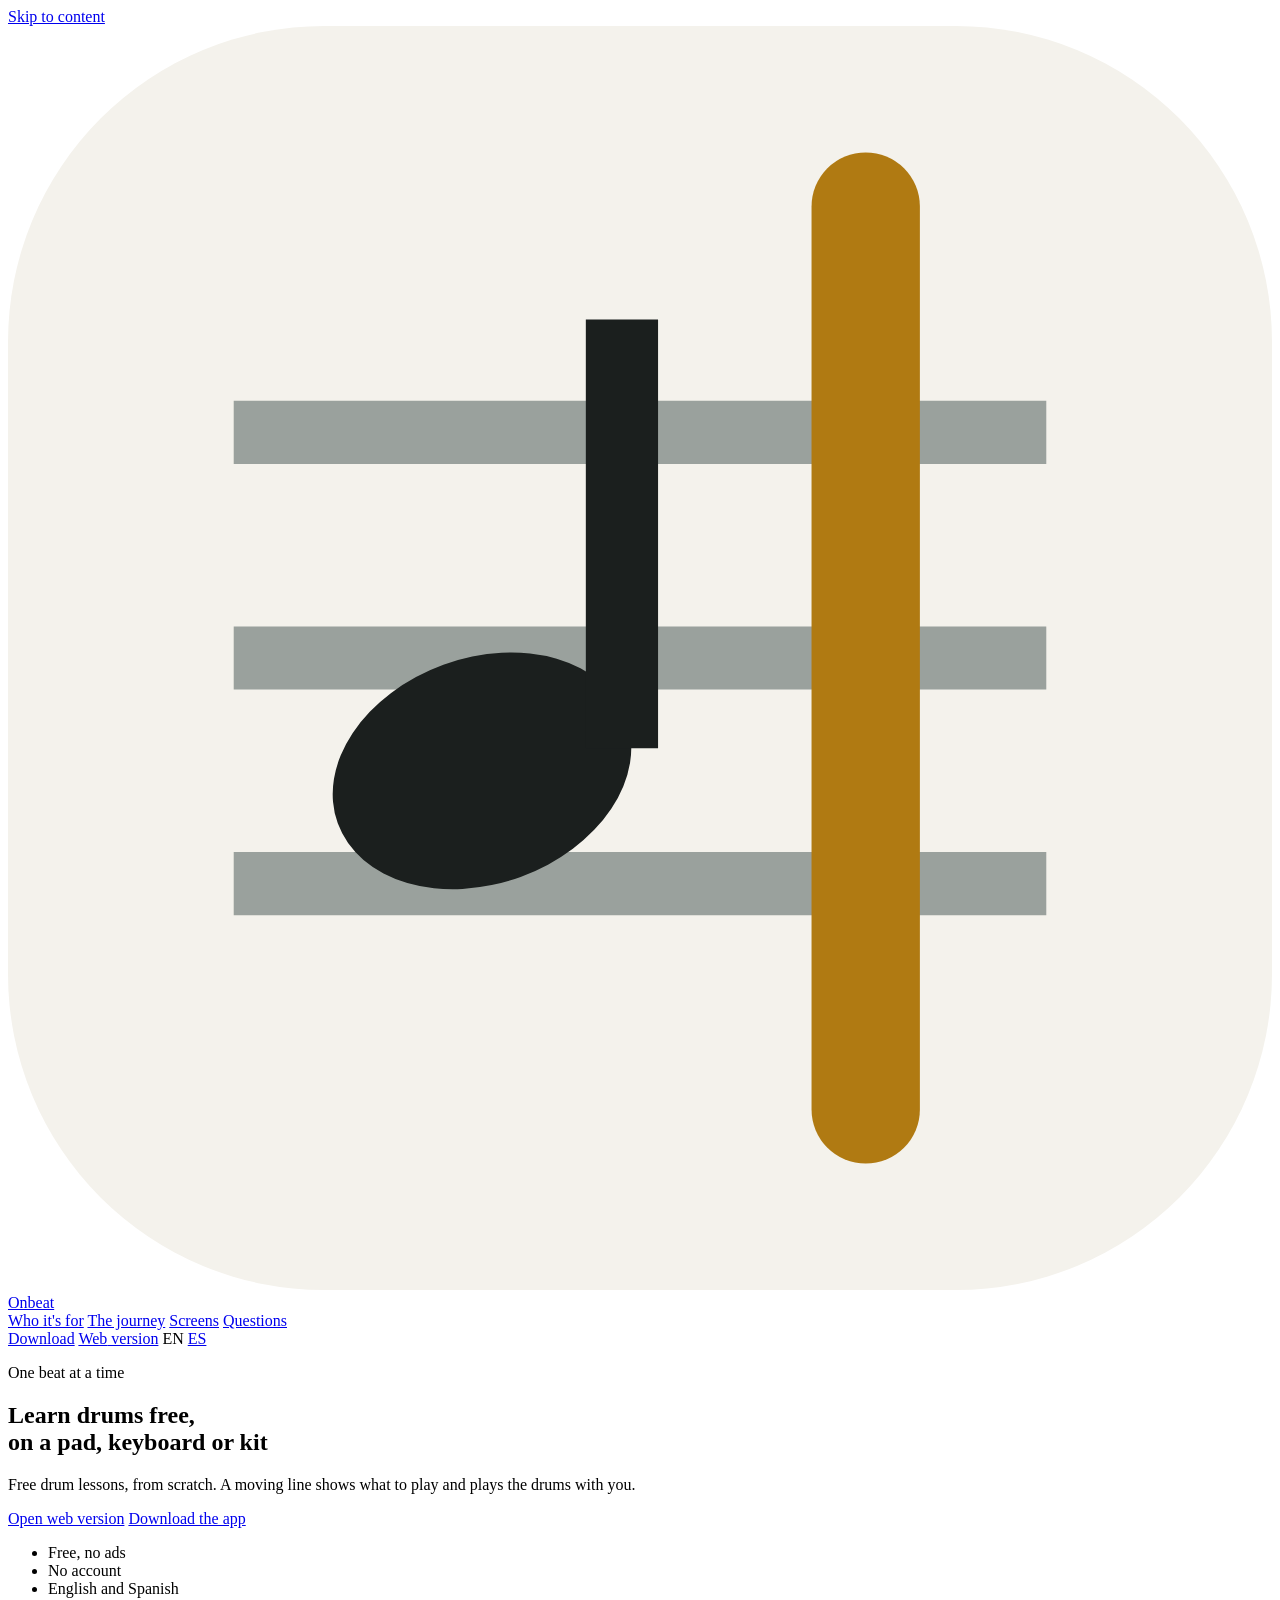
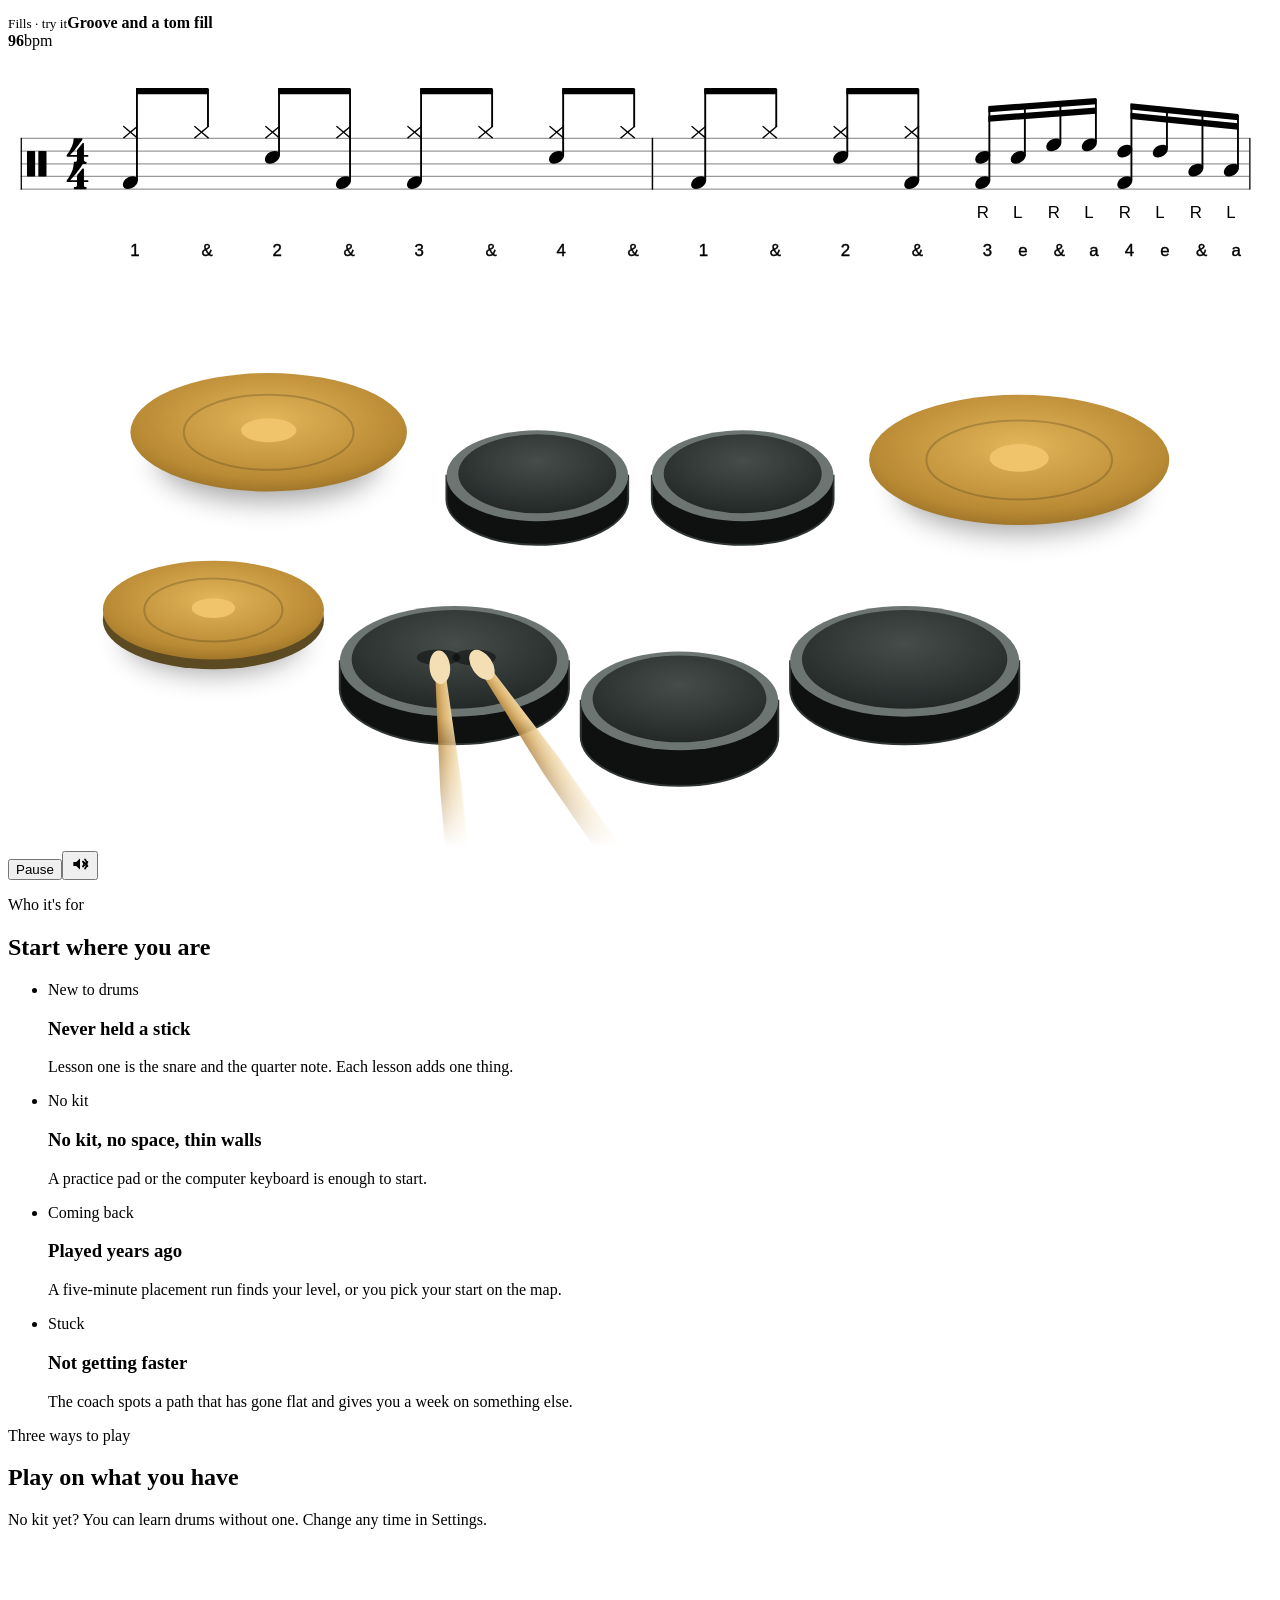
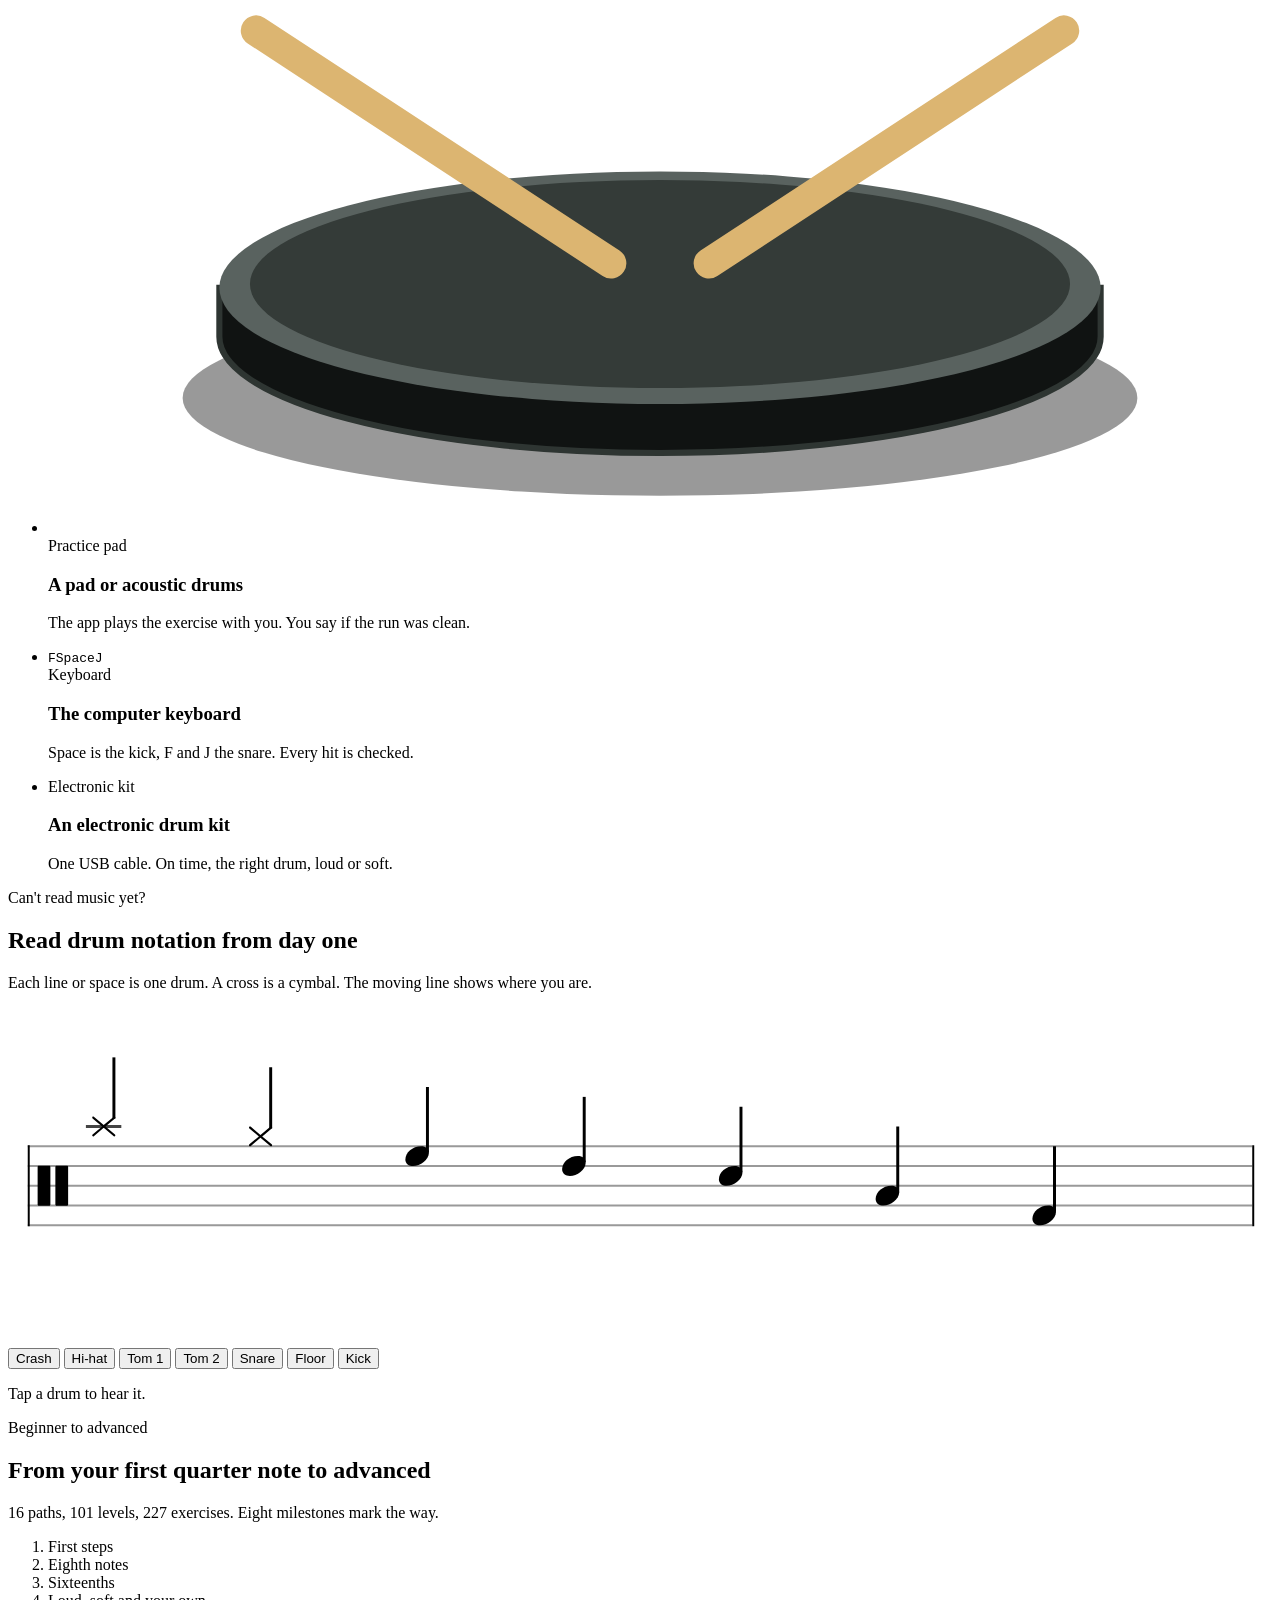
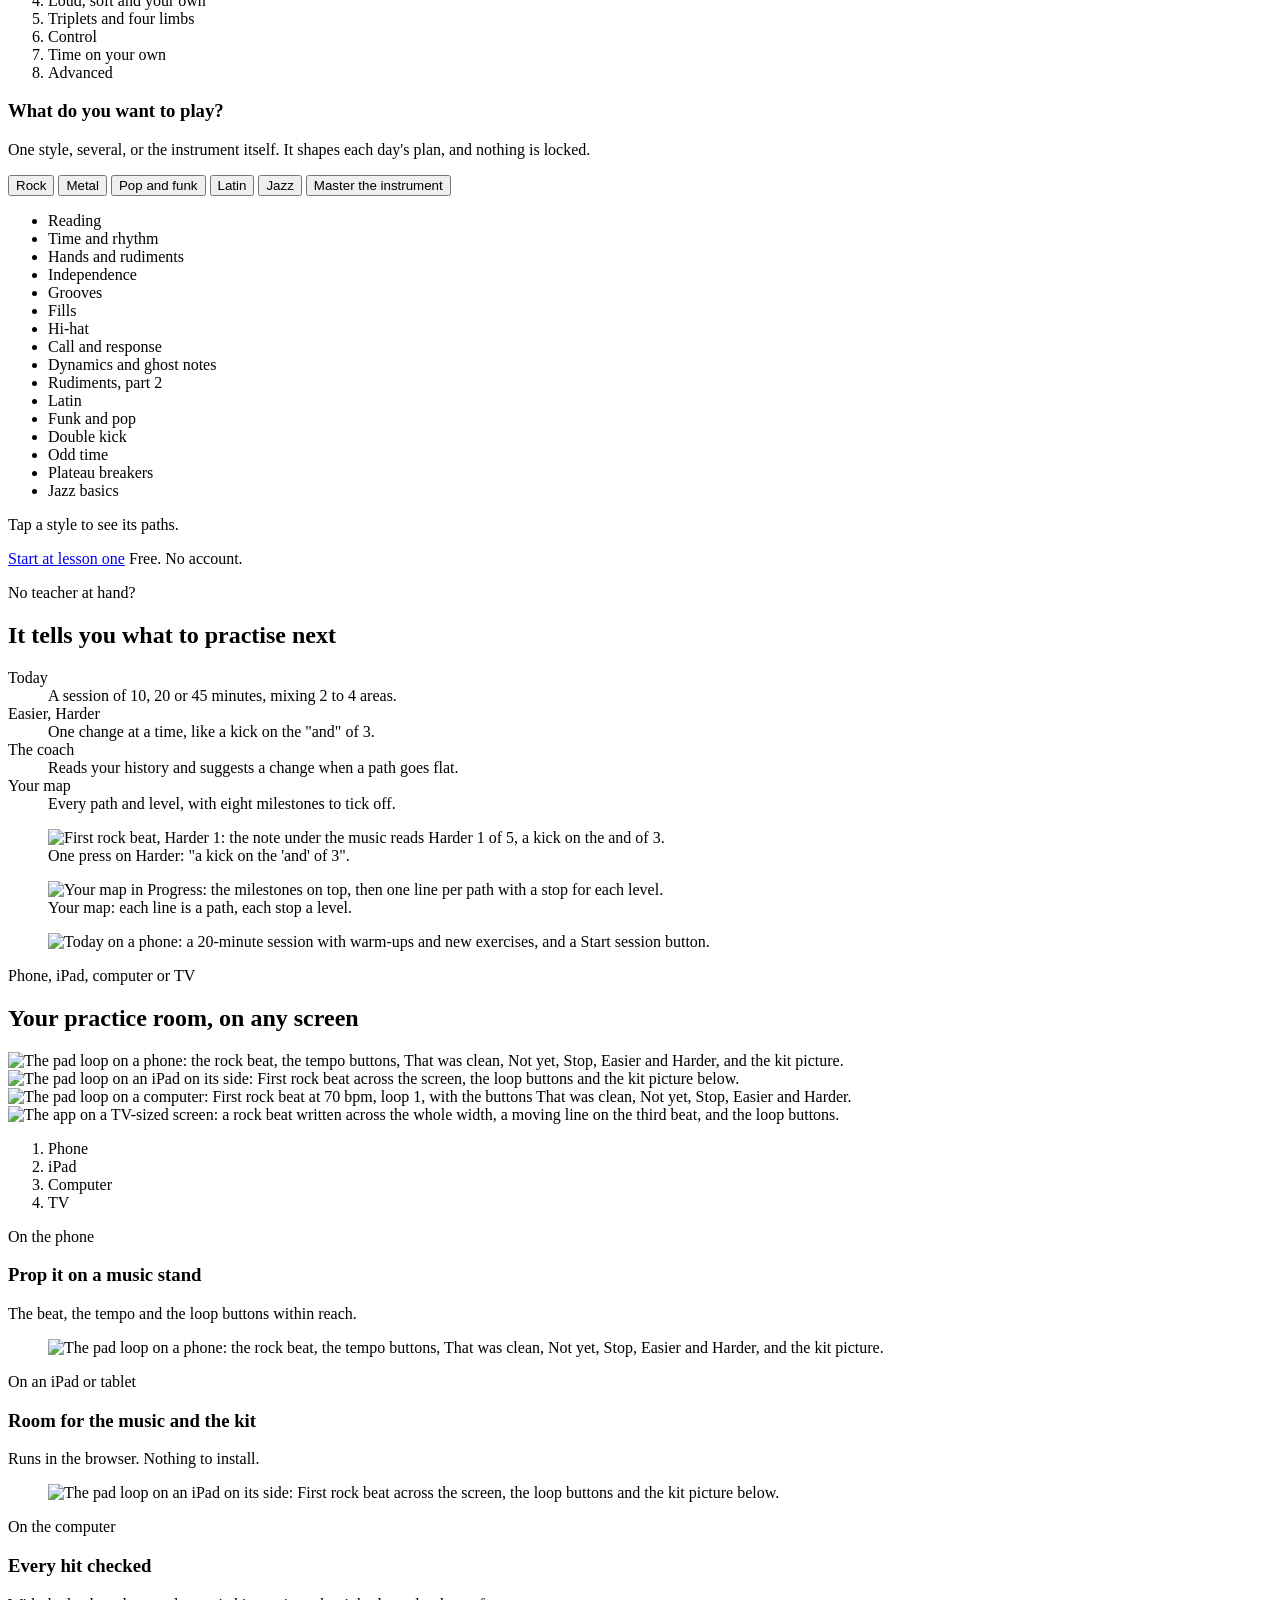
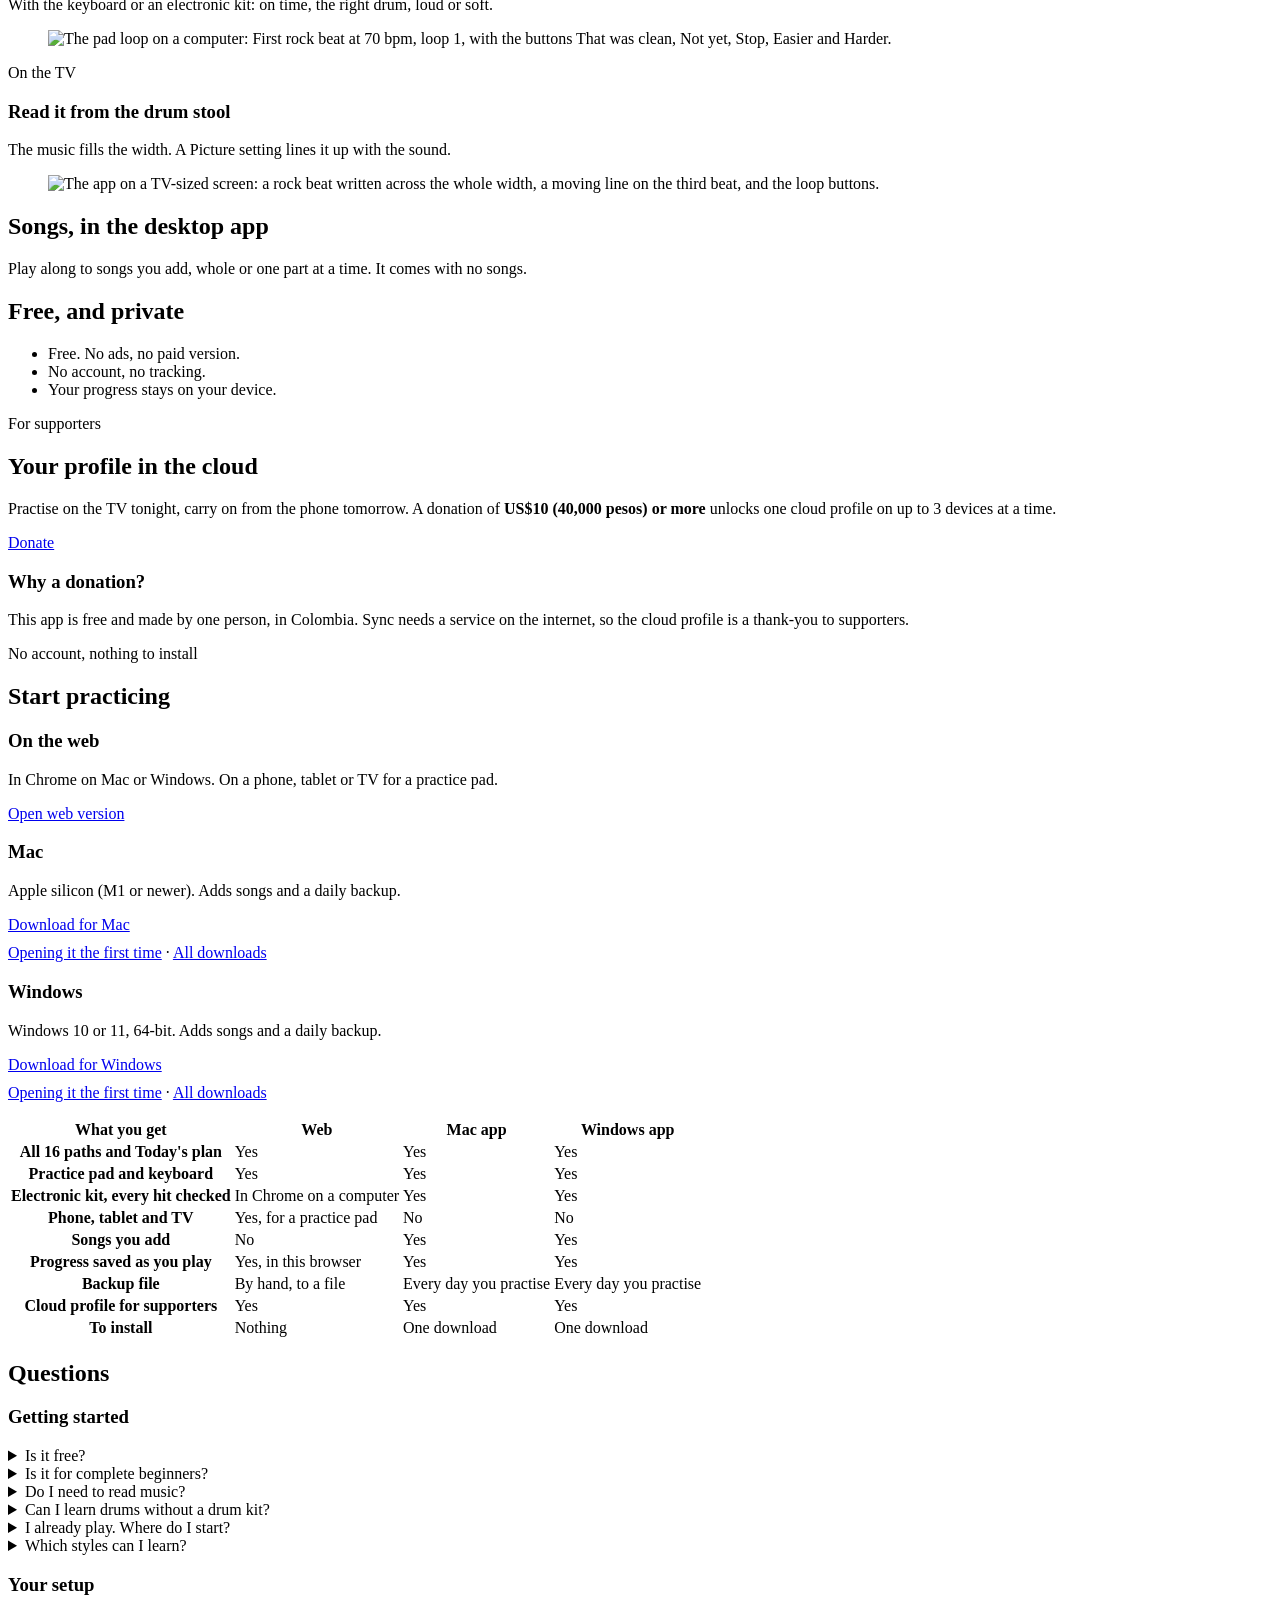
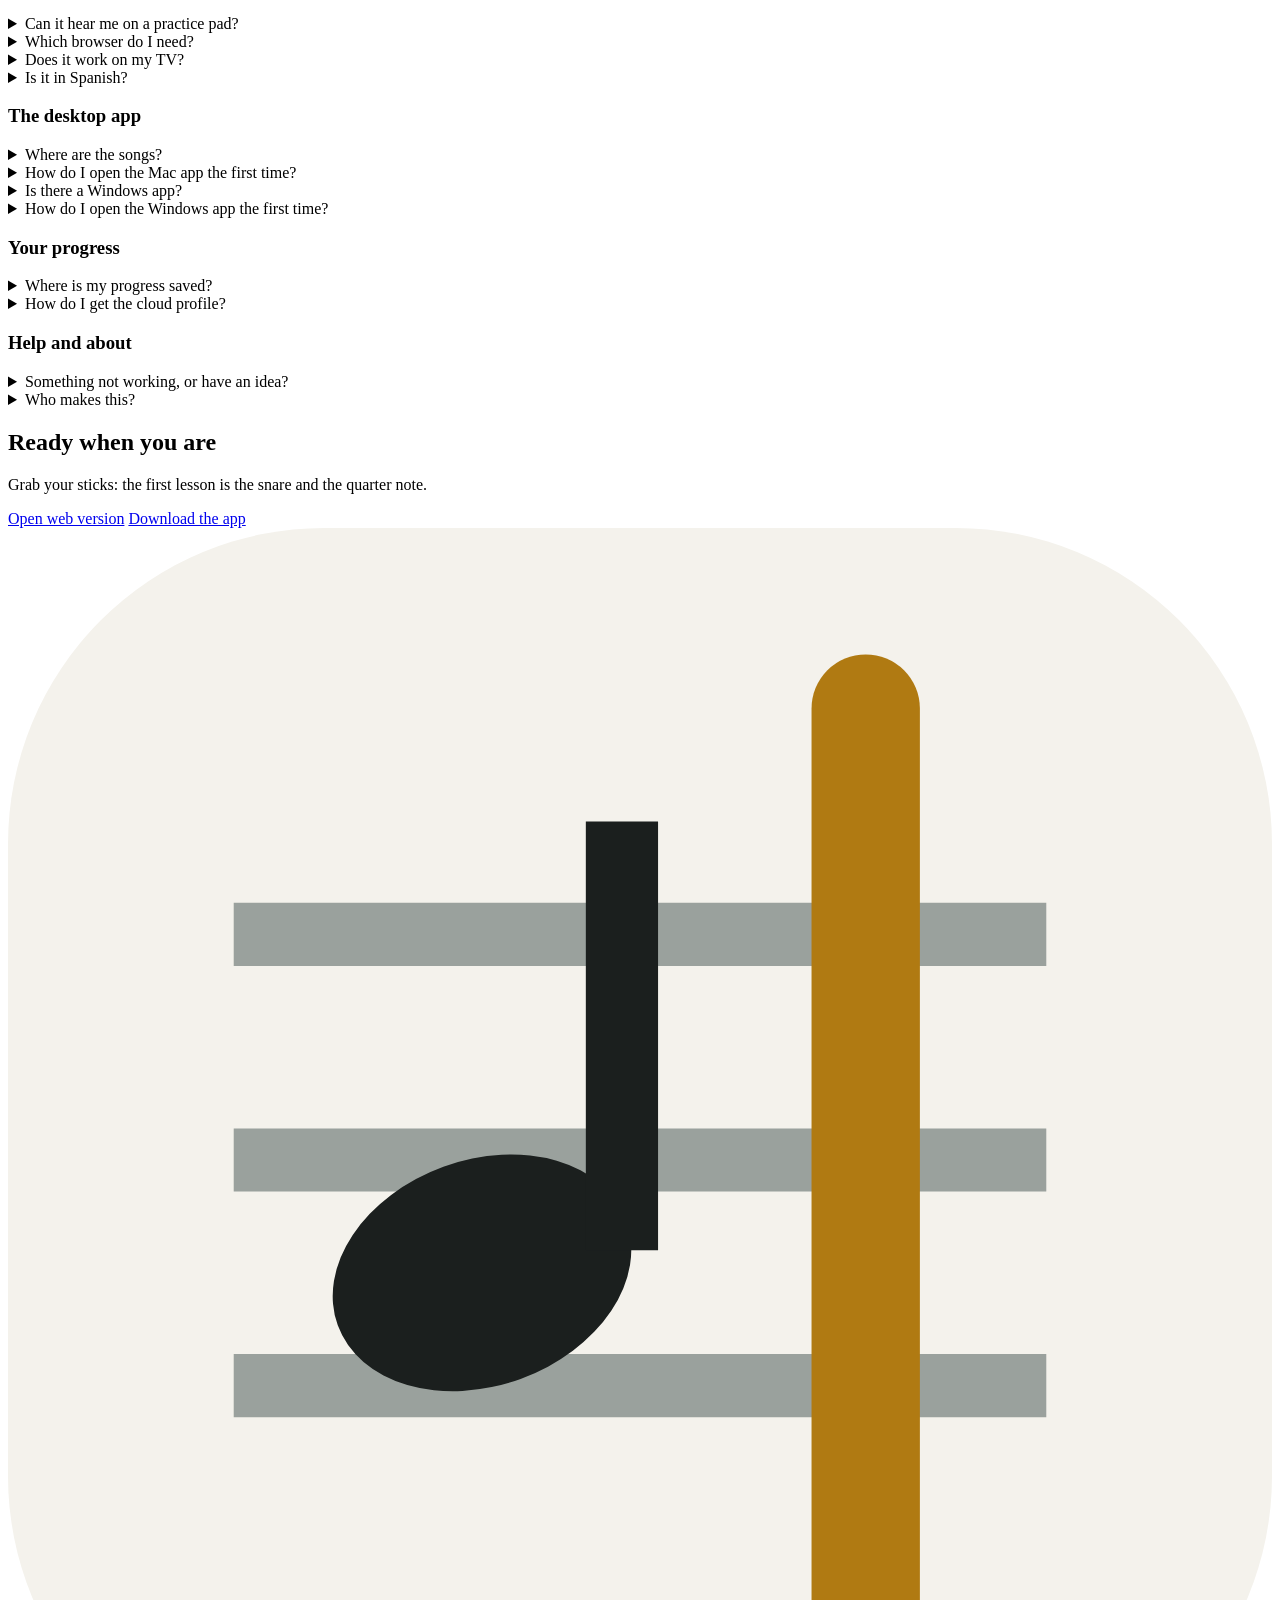
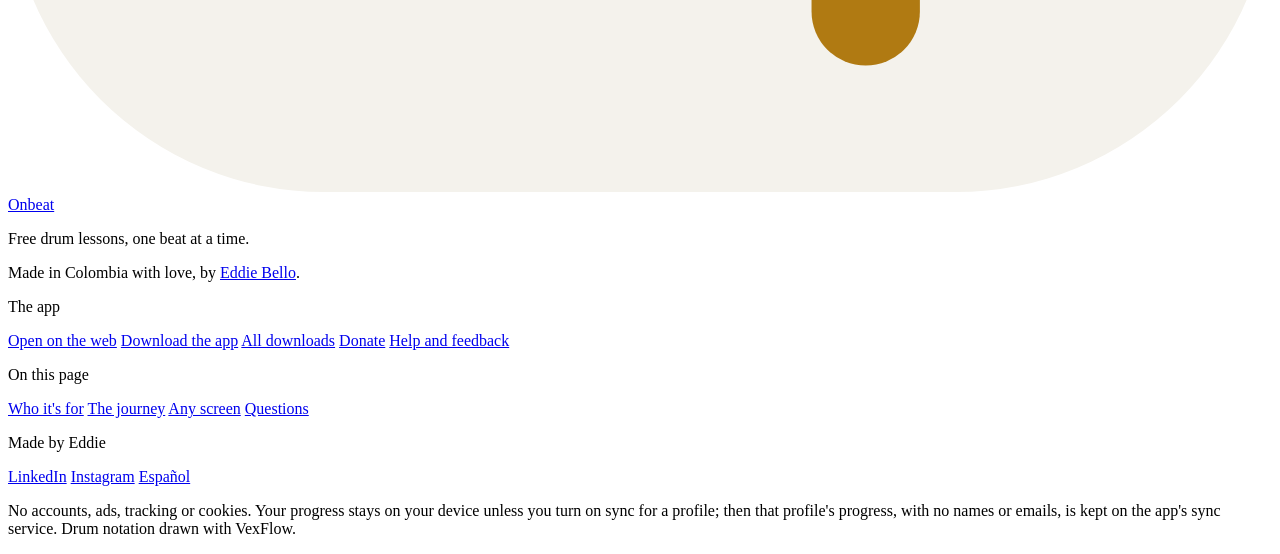
==== commit aa4f32fe: "Onbeat 0.8.1" ====
--- a/index.html
+++ b/index.html
@@ -89,21 +89,22 @@
         "inLanguage": "en",
         "mainEntity": [
           { "@type": "Question", "name": "Is it free?", "acceptedAnswer": { "@type": "Answer", "text": "Yes. It is free, with no ads and no paid version. Donations are voluntary; US$10 (40,000 pesos) or more unlocks one cloud profile, kept in step on up to 3 devices at a time." } },
-          { "@type": "Question", "name": "Can I learn drums without a drum kit?", "acceptedAnswer": { "@type": "Answer", "text": "Yes. You can practise on a practice pad, on acoustic drums or on the computer keyboard. An electronic kit plugged in with a USB cable adds a check of every hit." } },
           { "@type": "Question", "name": "Is it for complete beginners?", "acceptedAnswer": { "@type": "Answer", "text": "Yes. The lessons start from scratch: the first one is the snare and the quarter note, and each lesson adds one thing. There is no teacher and no account; you go at your own pace." } },
           { "@type": "Question", "name": "Do I need to read music?", "acceptedAnswer": { "@type": "Answer", "text": "No. The app teaches you to read drum notation as you play: each line or space is one drum, a cross is a cymbal, and a moving line shows where you are." } },
+          { "@type": "Question", "name": "Can I learn drums without a drum kit?", "acceptedAnswer": { "@type": "Answer", "text": "Yes. You can practise on a practice pad, on acoustic drums or on the computer keyboard. An electronic kit plugged in with a USB cable adds a check of every hit." } },
+          { "@type": "Question", "name": "I already play. Where do I start?", "acceptedAnswer": { "@type": "Answer", "text": "Choose \"I've played before\" when the app opens. With the keyboard or an electronic kit, a placement run of about five minutes finds your level on each path. On a practice pad you pick your starting point on the map." } },
           { "@type": "Question", "name": "Which styles can I learn?", "acceptedAnswer": { "@type": "Answer", "text": "Rock, metal, pop and funk, Latin and jazz basics. The Latin path starts with Colombian rhythms: cumbia, vallenato and dembow. You choose one style, several, or the instrument itself, and can change it any time in Settings." } },
-          { "@type": "Question", "name": "I already play. Where do I start?", "acceptedAnswer": { "@type": "Answer", "text": "Choose \"I've played before\" when the app opens. With the keyboard or an electronic kit, a placement run of about five minutes finds your level on each path. On a practice pad you pick your starting point on the map." } },
           { "@type": "Question", "name": "Can it hear me on a practice pad?", "acceptedAnswer": { "@type": "Answer", "text": "No. On a pad or acoustic drums the app plays the exercise with you and you say whether each run was clean. With the keyboard or an electronic kit it checks every hit: on time, the right drum, loud or soft." } },
           { "@type": "Question", "name": "Which browser do I need?", "acceptedAnswer": { "@type": "Answer", "text": "On a computer, Google Chrome on Mac or Windows; it is the browser that can talk to an electronic kit. On a practice pad, the browser on a phone, tablet or TV works too." } },
           { "@type": "Question", "name": "Does it work on my TV?", "acceptedAnswer": { "@type": "Answer", "text": "If your TV has a web browser, yes, for practising on a pad. The app has a layout for big screens, a screensaver when nothing is playing, and a Picture setting in case the moving line runs ahead of the sound." } },
+          { "@type": "Question", "name": "Is it in Spanish?", "acceptedAnswer": { "@type": "Answer", "text": "Yes. The app and this page are in English and Spanish (Colombia). Switch with EN | ES at the top at any time." } },
           { "@type": "Question", "name": "Where are the songs?", "acceptedAnswer": { "@type": "Answer", "text": "Playing along to songs is in the desktop app, for Mac or Windows. The app comes with no songs: you add a song's drum chart, made by fans for Clone Hero or YARG, and its audio if you have it." } },
-          { "@type": "Question", "name": "Is it in Spanish?", "acceptedAnswer": { "@type": "Answer", "text": "Yes. The app and this page are in English and Spanish (Colombia). Switch with EN | ES at the top at any time." } },
+          { "@type": "Question", "name": "How do I open the Mac app the first time?", "acceptedAnswer": { "@type": "Answer", "text": "Download Onbeat-mac.zip, open it and drag the app into Applications. The first time, macOS says it cannot check the app, because it is not from the App Store: click Done, then in System Settings &gt; Privacy & Security click Open Anyway next to the message about the app." } },
+          { "@type": "Question", "name": "Is there a Windows app?", "acceptedAnswer": { "@type": "Answer", "text": "Yes, for Windows 10 or 11 (64-bit), with songs and a daily backup like the Mac app. Download it under Start practicing." } },
+          { "@type": "Question", "name": "How do I open the Windows app the first time?", "acceptedAnswer": { "@type": "Answer", "text": "Download Onbeat-windows.zip, right-click it, choose Extract All, then open Onbeat.exe in the extracted folder. The first time, Windows says it protected your PC, because the app is not from the Microsoft Store: click More info, then Run anyway. It asks only once." } },
           { "@type": "Question", "name": "Where is my progress saved?", "acceptedAnswer": { "@type": "Answer", "text": "On your device: in the browser for the web version, and in the app on a Mac or Windows computer. Settings, Backup saves it to a file you can move to another computer. Several people can share a device, each with a profile of their own." } },
           { "@type": "Question", "name": "How do I get the cloud profile?", "acceptedAnswer": { "@type": "Answer", "text": "Donate US$10 (40,000 pesos) or more and write to eddie@strategyandstack.com with your transfer details. You get a code to type in Settings &gt; Sync, then you link your other devices with a QR code. Keep the code: it gets you back in on a new device. Only that profile's progress and settings are kept online, with no names or emails." } },
-          { "@type": "Question", "name": "How do I open the Mac app the first time?", "acceptedAnswer": { "@type": "Answer", "text": "Download Onbeat-mac.zip, open it and drag the app into Applications. The first time, macOS says it cannot check the app, because it is not from the App Store: click Done, then in System Settings &gt; Privacy & Security click Open Anyway next to the message about the app." } },
-          { "@type": "Question", "name": "Is there a Windows app?", "acceptedAnswer": { "@type": "Answer", "text": "Yes, new, for Windows 10 or 11 (64-bit). It has not yet been tried with a real electronic kit on Windows; if your kit does not respond, the web version in Chrome works too." } },
-          { "@type": "Question", "name": "How do I open the Windows app the first time?", "acceptedAnswer": { "@type": "Answer", "text": "Download Onbeat-windows.zip, right-click it, choose Extract All, then open Onbeat.exe in the extracted folder. The app is not signed, so Windows says it protected your PC: click More info, then Run anyway. Windows asks only the first time." } },
+          { "@type": "Question", "name": "Something not working, or have an idea?", "acceptedAnswer": { "@type": "Answer", "text": "Tell us on GitHub, or write to eddie@strategyandstack.com. Say what you were doing and on which device; a screenshot helps." } },
           { "@type": "Question", "name": "Who makes this?", "acceptedAnswer": { "@type": "Answer", "text": "Eddie Bello, in Colombia, a beginner drummer too." } }
         ]
       }
@@ -441,7 +442,7 @@
         <p class="eyebrow">For supporters</p>
         <h2 class="settle">Your profile in the cloud</h2>
         <p class="rv lead">Practise on the TV tonight, carry on from the phone tomorrow. A donation of <b>US$10 (40,000 pesos) or more</b> unlocks one cloud profile on up to 3 devices at a time.</p>
-        <p class="rv"><a class="btn" href="/onbeat-app/support.html">Support the app</a></p>
+        <p class="rv"><a class="btn" href="/onbeat-app/support.html">Donate</a></p>
       </div>
       <div class="note rv" style="--d:1">
         <h3>Why a donation?</h3>
@@ -470,7 +471,7 @@
         </div>
         <div class="rv" style="--d:2">
           <h3>Windows</h3>
-          <p class="muted">Windows 10 or 11, 64-bit. Adds songs and a daily backup. New: not yet tried with a real kit on Windows.</p>
+          <p class="muted">Windows 10 or 11, 64-bit. Adds songs and a daily backup.</p>
           <a class="btn" href="https://github.com/eddie85u/onbeat-app/releases/latest/download/Onbeat-windows.zip">Download for Windows</a>
           <p class="small muted" style="margin-top:10px"><a href="#faq-windows">Opening it the first time</a> · <a href="https://github.com/eddie85u/onbeat-app/releases/latest">All downloads</a></p>
         </div>
@@ -481,10 +482,11 @@
           <tbody>
             <tr><th scope="row">All 16 paths and Today's plan</th><td class="yes">Yes</td><td class="yes">Yes</td><td class="yes">Yes</td></tr>
             <tr><th scope="row">Practice pad and keyboard</th><td class="yes">Yes</td><td class="yes">Yes</td><td class="yes">Yes</td></tr>
-            <tr><th scope="row">Electronic kit, every hit checked</th><td class="yes">In Chrome on a computer</td><td class="yes">Yes</td><td class="yes">Yes, not yet tried with a kit</td></tr>
+            <tr><th scope="row">Electronic kit, every hit checked</th><td class="yes">In Chrome on a computer</td><td class="yes">Yes</td><td class="yes">Yes</td></tr>
             <tr><th scope="row">Phone, tablet and TV</th><td class="yes">Yes, for a practice pad</td><td>No</td><td>No</td></tr>
             <tr><th scope="row">Songs you add</th><td>No</td><td class="yes">Yes</td><td class="yes">Yes</td></tr>
-            <tr><th scope="row">Backup</th><td>By hand, to a file</td><td class="yes">Every day you practise</td><td class="yes">Every day you practise</td></tr>
+            <tr><th scope="row">Progress saved as you play</th><td class="yes">Yes, in this browser</td><td class="yes">Yes</td><td class="yes">Yes</td></tr>
+            <tr><th scope="row">Backup file</th><td>By hand, to a file</td><td class="yes">Every day you practise</td><td class="yes">Every day you practise</td></tr>
             <tr><th scope="row">Cloud profile for supporters</th><td class="yes">Yes</td><td class="yes">Yes</td><td class="yes">Yes</td></tr>
             <tr><th scope="row">To install</th><td>Nothing</td><td>One download</td><td>One download</td></tr>
           </tbody>
@@ -496,74 +498,93 @@
   <section id="faq">
     <div class="wrap faq">
       <h2 class="settle">Questions</h2>
-      <details>
-        <summary>Is it free?</summary>
-        <div><p>Yes. It is free, with no ads and no paid version. Donations are voluntary; US$10 (40,000 pesos) or more unlocks one cloud profile, kept in step on up to 3 devices at a time.</p></div>
-      </details>
-      <details>
-        <summary>Can I learn drums without a drum kit?</summary>
-        <div><p>Yes. You can practise on a practice pad, on acoustic drums or on the computer keyboard. An electronic kit plugged in with a USB cable adds a check of every hit.</p></div>
-      </details>
-      <details>
-        <summary>Is it for complete beginners?</summary>
-        <div><p>Yes. The lessons start from scratch: the first one is the snare and the quarter note, and each lesson adds one thing. There is no teacher and no account; you go at your own pace.</p></div>
-      </details>
-      <details>
-        <summary>Do I need to read music?</summary>
-        <div><p>No. The app teaches you to read drum notation as you play: each line or space is one drum, a cross is a cymbal, and a moving line shows where you are.</p></div>
-      </details>
-      <details>
-        <summary>Which styles can I learn?</summary>
-        <div><p>Rock, metal, pop and funk, Latin and jazz basics. The Latin path starts with Colombian rhythms: cumbia, vallenato and dembow. You choose one style, several, or the instrument itself, and can change it any time in Settings.</p></div>
-      </details>
-      <details>
-        <summary>I already play. Where do I start?</summary>
-        <div><p>Choose "I've played before" when the app opens. With the keyboard or an electronic kit, a placement run of about five minutes finds your level on each path. On a practice pad you pick your starting point on the map.</p></div>
-      </details>
-      <details>
-        <summary>Can it hear me on a practice pad?</summary>
-        <div><p>No. On a pad or acoustic drums the app plays the exercise with you and you say whether each run was clean. With the keyboard or an electronic kit it checks every hit: on time, the right drum, loud or soft.</p></div>
-      </details>
-      <details>
-        <summary>Which browser do I need?</summary>
-        <div><p>On a computer, Google Chrome on Mac or Windows; it is the browser that can talk to an electronic kit. On a practice pad, the browser on a phone, tablet or TV works too.</p></div>
-      </details>
-      <details>
-        <summary>Does it work on my TV?</summary>
-        <div><p>If your TV has a web browser, yes, for practising on a pad. The app has a layout for big screens, a screensaver when nothing is playing, and a Picture setting in case the moving line runs ahead of the sound.</p></div>
-      </details>
-      <details>
-        <summary>Where are the songs?</summary>
-        <div><p>Playing along to songs is in the desktop app, for Mac or Windows. The app comes with no songs: you add a song's drum chart, made by fans for Clone Hero or YARG, and its audio if you have it.</p></div>
-      </details>
-      <details>
-        <summary>Is it in Spanish?</summary>
-        <div><p>Yes. The app and this page are in English and Spanish (Colombia). Switch with EN | ES at the top at any time.</p></div>
-      </details>
-      <details>
-        <summary>Where is my progress saved?</summary>
-        <div><p>On your device: in the browser for the web version, and in the app on a Mac or Windows computer. Settings, Backup saves it to a file you can move to another computer. Several people can share a device, each with a profile of their own.</p></div>
-      </details>
-      <details>
-        <summary>How do I get the cloud profile?</summary>
-        <div><p>Donate US$10 (40,000 pesos) or more and write to <a href="mailto:eddie@strategyandstack.com">eddie@strategyandstack.com</a> with your transfer details. You get a code to type in Settings &gt; Sync, then you link your other devices with a QR code. Keep the code: it gets you back in on a new device. Only that profile's progress and settings are kept online, with no names or emails.</p></div>
-      </details>
-      <details id="faq-mac">
-        <summary>How do I open the Mac app the first time?</summary>
-        <div><p>Download Onbeat-mac.zip, open it and drag the app into Applications. The first time, macOS says it cannot check the app, because it is not from the App Store: click Done, then in System Settings &gt; Privacy &amp; Security click Open Anyway next to the message about the app.</p></div>
-      </details>
-      <details>
-        <summary>Is there a Windows app?</summary>
-        <div><p>Yes, new, for Windows 10 or 11 (64-bit). It has not yet been tried with a real electronic kit on Windows; if your kit does not respond, the web version in Chrome works too.</p></div>
-      </details>
-      <details id="faq-windows">
-        <summary>How do I open the Windows app the first time?</summary>
-        <div><p>Download Onbeat-windows.zip, right-click it, choose Extract All, then open Onbeat.exe in the extracted folder. The app is not signed, so Windows says it protected your PC: click More info, then Run anyway. Windows asks only the first time.</p></div>
-      </details>
-      <details>
-        <summary>Who makes this?</summary>
-        <div><p>Eddie Bello, in Colombia, a beginner drummer too.</p></div>
-      </details>
+      <div class="faq-group">
+        <h3 class="faq-h">Getting started</h3>
+        <details>
+          <summary>Is it free?</summary>
+          <div><p>Yes. It is free, with no ads and no paid version. Donations are voluntary; US$10 (40,000 pesos) or more unlocks one cloud profile, kept in step on up to 3 devices at a time.</p></div>
+        </details>
+        <details>
+          <summary>Is it for complete beginners?</summary>
+          <div><p>Yes. The lessons start from scratch: the first one is the snare and the quarter note, and each lesson adds one thing. There is no teacher and no account; you go at your own pace.</p></div>
+        </details>
+        <details>
+          <summary>Do I need to read music?</summary>
+          <div><p>No. The app teaches you to read drum notation as you play: each line or space is one drum, a cross is a cymbal, and a moving line shows where you are.</p></div>
+        </details>
+        <details>
+          <summary>Can I learn drums without a drum kit?</summary>
+          <div><p>Yes. You can practise on a practice pad, on acoustic drums or on the computer keyboard. An electronic kit plugged in with a USB cable adds a check of every hit.</p></div>
+        </details>
+        <details>
+          <summary>I already play. Where do I start?</summary>
+          <div><p>Choose "I've played before" when the app opens. With the keyboard or an electronic kit, a placement run of about five minutes finds your level on each path. On a practice pad you pick your starting point on the map.</p></div>
+        </details>
+        <details>
+          <summary>Which styles can I learn?</summary>
+          <div><p>Rock, metal, pop and funk, Latin and jazz basics. The Latin path starts with Colombian rhythms: cumbia, vallenato and dembow. You choose one style, several, or the instrument itself, and can change it any time in Settings.</p></div>
+        </details>
+      </div>
+      <div class="faq-group">
+        <h3 class="faq-h">Your setup</h3>
+        <details>
+          <summary>Can it hear me on a practice pad?</summary>
+          <div><p>No. On a pad or acoustic drums the app plays the exercise with you and you say whether each run was clean. With the keyboard or an electronic kit it checks every hit: on time, the right drum, loud or soft.</p></div>
+        </details>
+        <details>
+          <summary>Which browser do I need?</summary>
+          <div><p>On a computer, Google Chrome on Mac or Windows; it is the browser that can talk to an electronic kit. On a practice pad, the browser on a phone, tablet or TV works too.</p></div>
+        </details>
+        <details>
+          <summary>Does it work on my TV?</summary>
+          <div><p>If your TV has a web browser, yes, for practising on a pad. The app has a layout for big screens, a screensaver when nothing is playing, and a Picture setting in case the moving line runs ahead of the sound.</p></div>
+        </details>
+        <details>
+          <summary>Is it in Spanish?</summary>
+          <div><p>Yes. The app and this page are in English and Spanish (Colombia). Switch with EN | ES at the top at any time.</p></div>
+        </details>
+      </div>
+      <div class="faq-group">
+        <h3 class="faq-h">The desktop app</h3>
+        <details>
+          <summary>Where are the songs?</summary>
+          <div><p>Playing along to songs is in the desktop app, for Mac or Windows. The app comes with no songs: you add a song's drum chart, made by fans for Clone Hero or YARG, and its audio if you have it.</p></div>
+        </details>
+        <details id="faq-mac">
+          <summary>How do I open the Mac app the first time?</summary>
+          <div><p>Download Onbeat-mac.zip, open it and drag the app into Applications. The first time, macOS says it cannot check the app, because it is not from the App Store: click Done, then in System Settings &gt; Privacy &amp; Security click Open Anyway next to the message about the app.</p></div>
+        </details>
+        <details>
+          <summary>Is there a Windows app?</summary>
+          <div><p>Yes, for Windows 10 or 11 (64-bit), with songs and a daily backup like the Mac app. Download it under Start practicing.</p></div>
+        </details>
+        <details id="faq-windows">
+          <summary>How do I open the Windows app the first time?</summary>
+          <div><p>Download Onbeat-windows.zip, right-click it, choose Extract All, then open Onbeat.exe in the extracted folder. The first time, Windows says it protected your PC, because the app is not from the Microsoft Store: click More info, then Run anyway. It asks only once.</p></div>
+        </details>
+      </div>
+      <div class="faq-group">
+        <h3 class="faq-h">Your progress</h3>
+        <details>
+          <summary>Where is my progress saved?</summary>
+          <div><p>On your device: in the browser for the web version, and in the app on a Mac or Windows computer. Settings, Backup saves it to a file you can move to another computer. Several people can share a device, each with a profile of their own.</p></div>
+        </details>
+        <details>
+          <summary>How do I get the cloud profile?</summary>
+          <div><p>Donate US$10 (40,000 pesos) or more and write to <a href="mailto:eddie@strategyandstack.com">eddie@strategyandstack.com</a> with your transfer details. You get a code to type in Settings &gt; Sync, then you link your other devices with a QR code. Keep the code: it gets you back in on a new device. Only that profile's progress and settings are kept online, with no names or emails.</p></div>
+        </details>
+      </div>
+      <div class="faq-group">
+        <h3 class="faq-h">Help and about</h3>
+        <details>
+          <summary>Something not working, or have an idea?</summary>
+          <div><p>Tell us on <a href="https://github.com/eddie85u/onbeat-app/issues">GitHub</a>, or write to <a href="mailto:eddie@strategyandstack.com">eddie@strategyandstack.com</a>. Say what you were doing and on which device; a screenshot helps.</p></div>
+        </details>
+        <details>
+          <summary>Who makes this?</summary>
+          <div><p>Eddie Bello, in Colombia, a beginner drummer too.</p></div>
+        </details>
+      </div>
     </div>
   </section>
 
@@ -591,7 +612,8 @@
       <a href="/onbeat-app/app/">Open on the web</a>
       <a href="#get">Download the app</a>
       <a href="https://github.com/eddie85u/onbeat-app/releases/latest">All downloads</a>
-      <a href="/onbeat-app/support.html">Support the app</a>
+      <a href="/onbeat-app/support.html">Donate</a>
+      <a href="https://github.com/eddie85u/onbeat-app/issues">Help and feedback</a>
     </nav>
     <nav aria-label="On this page">
       <p class="foot-h">On this page</p>
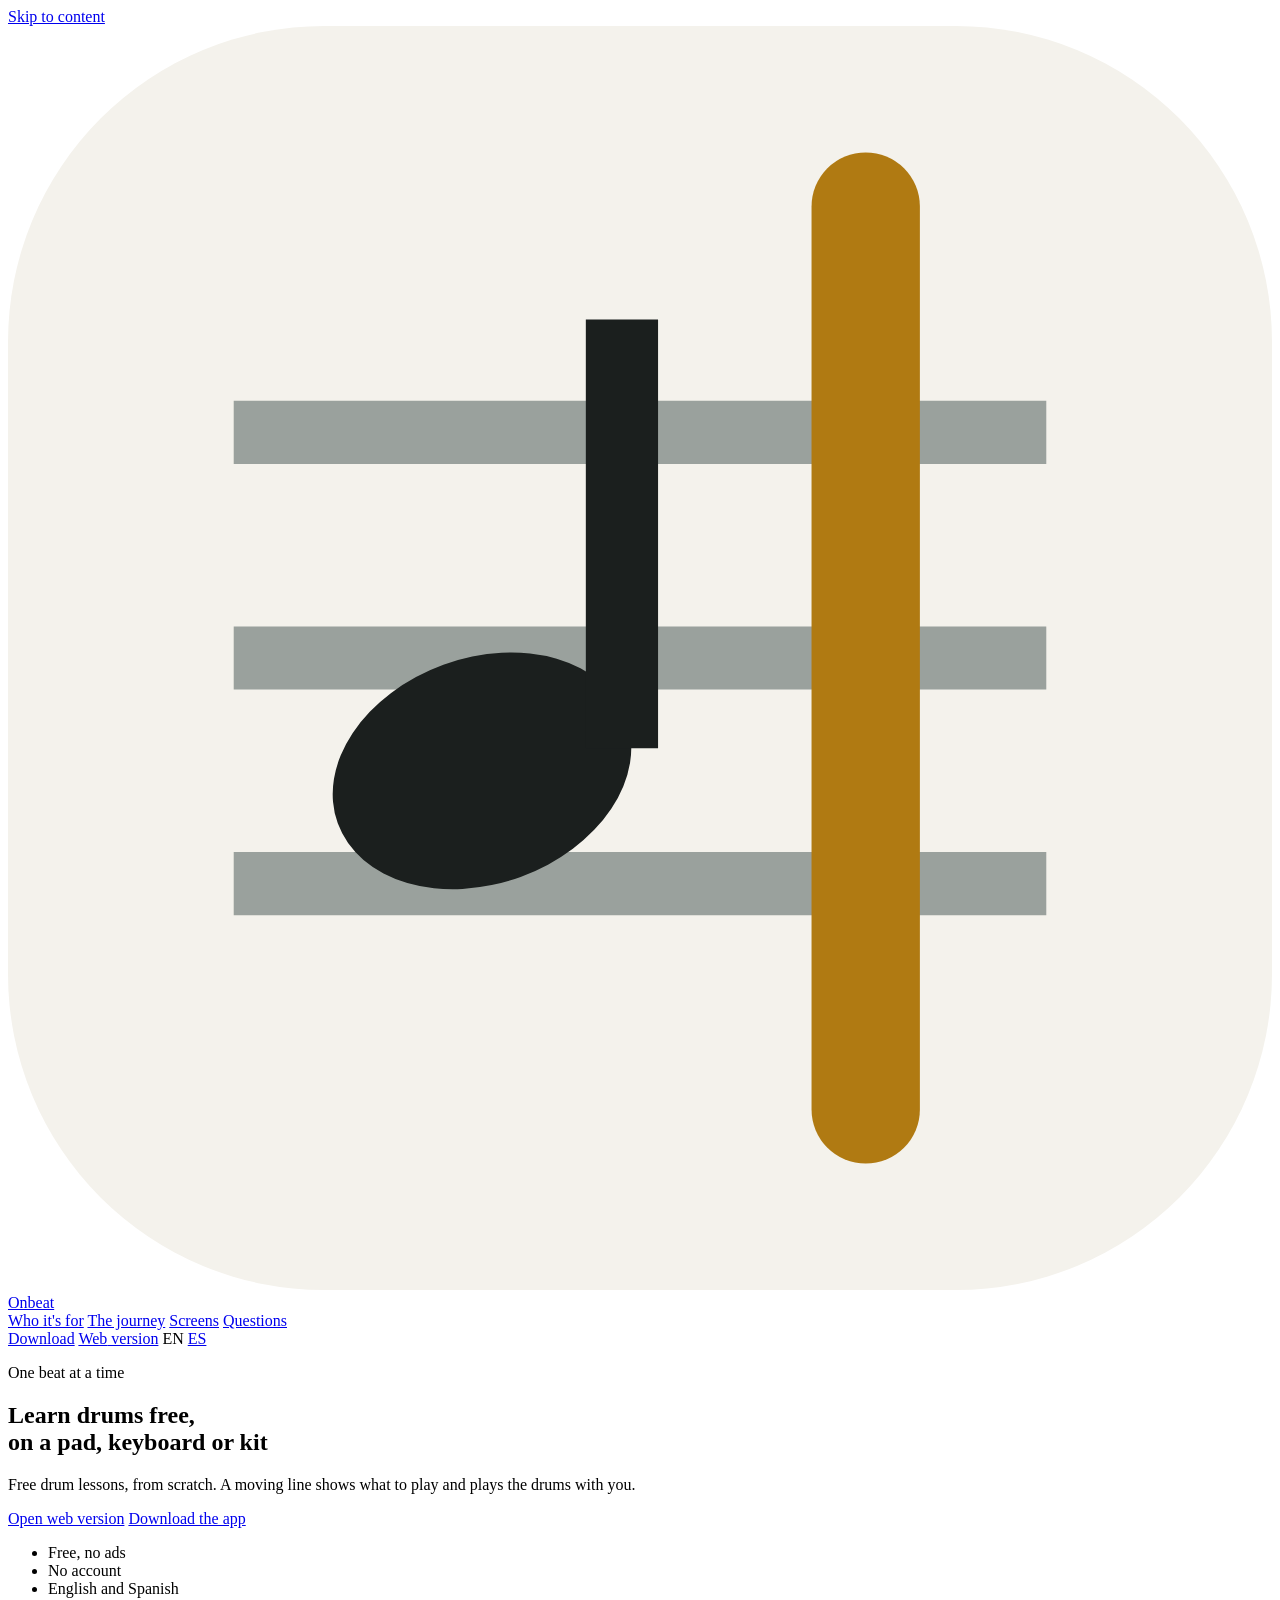
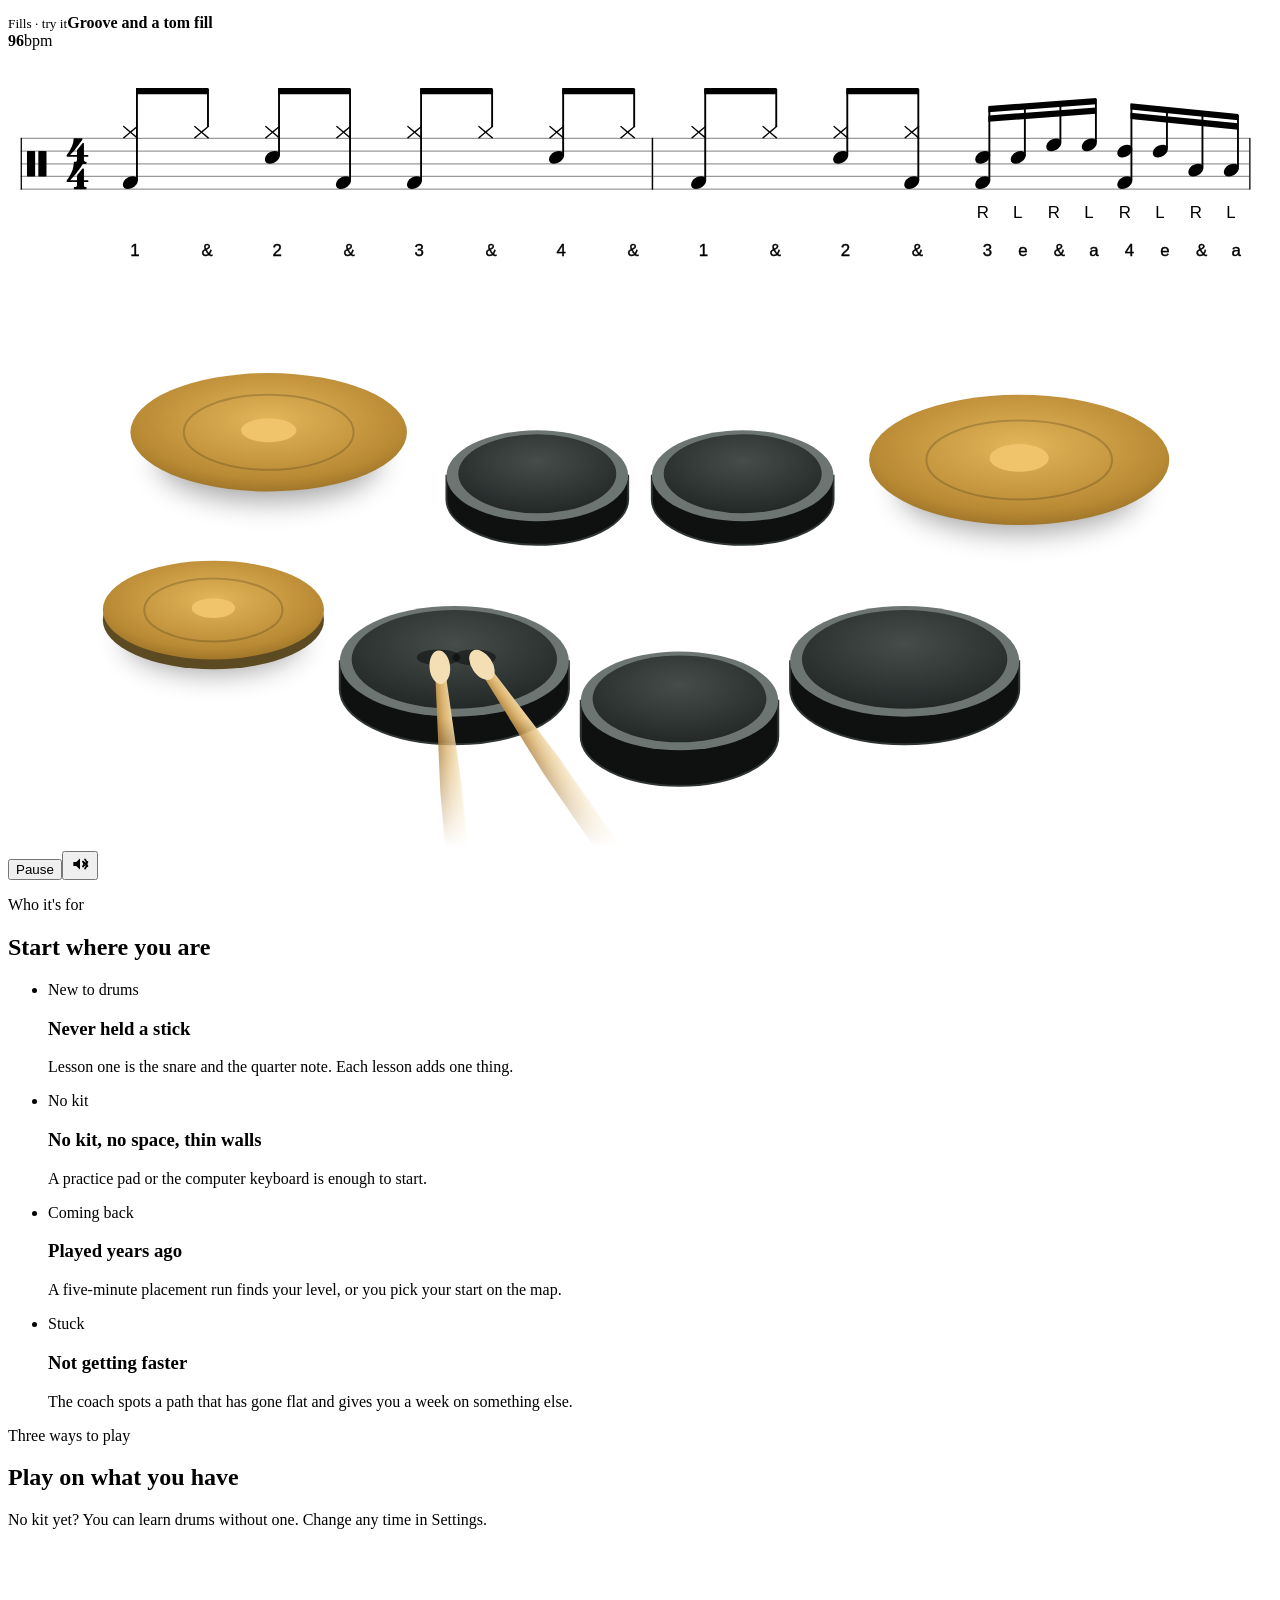
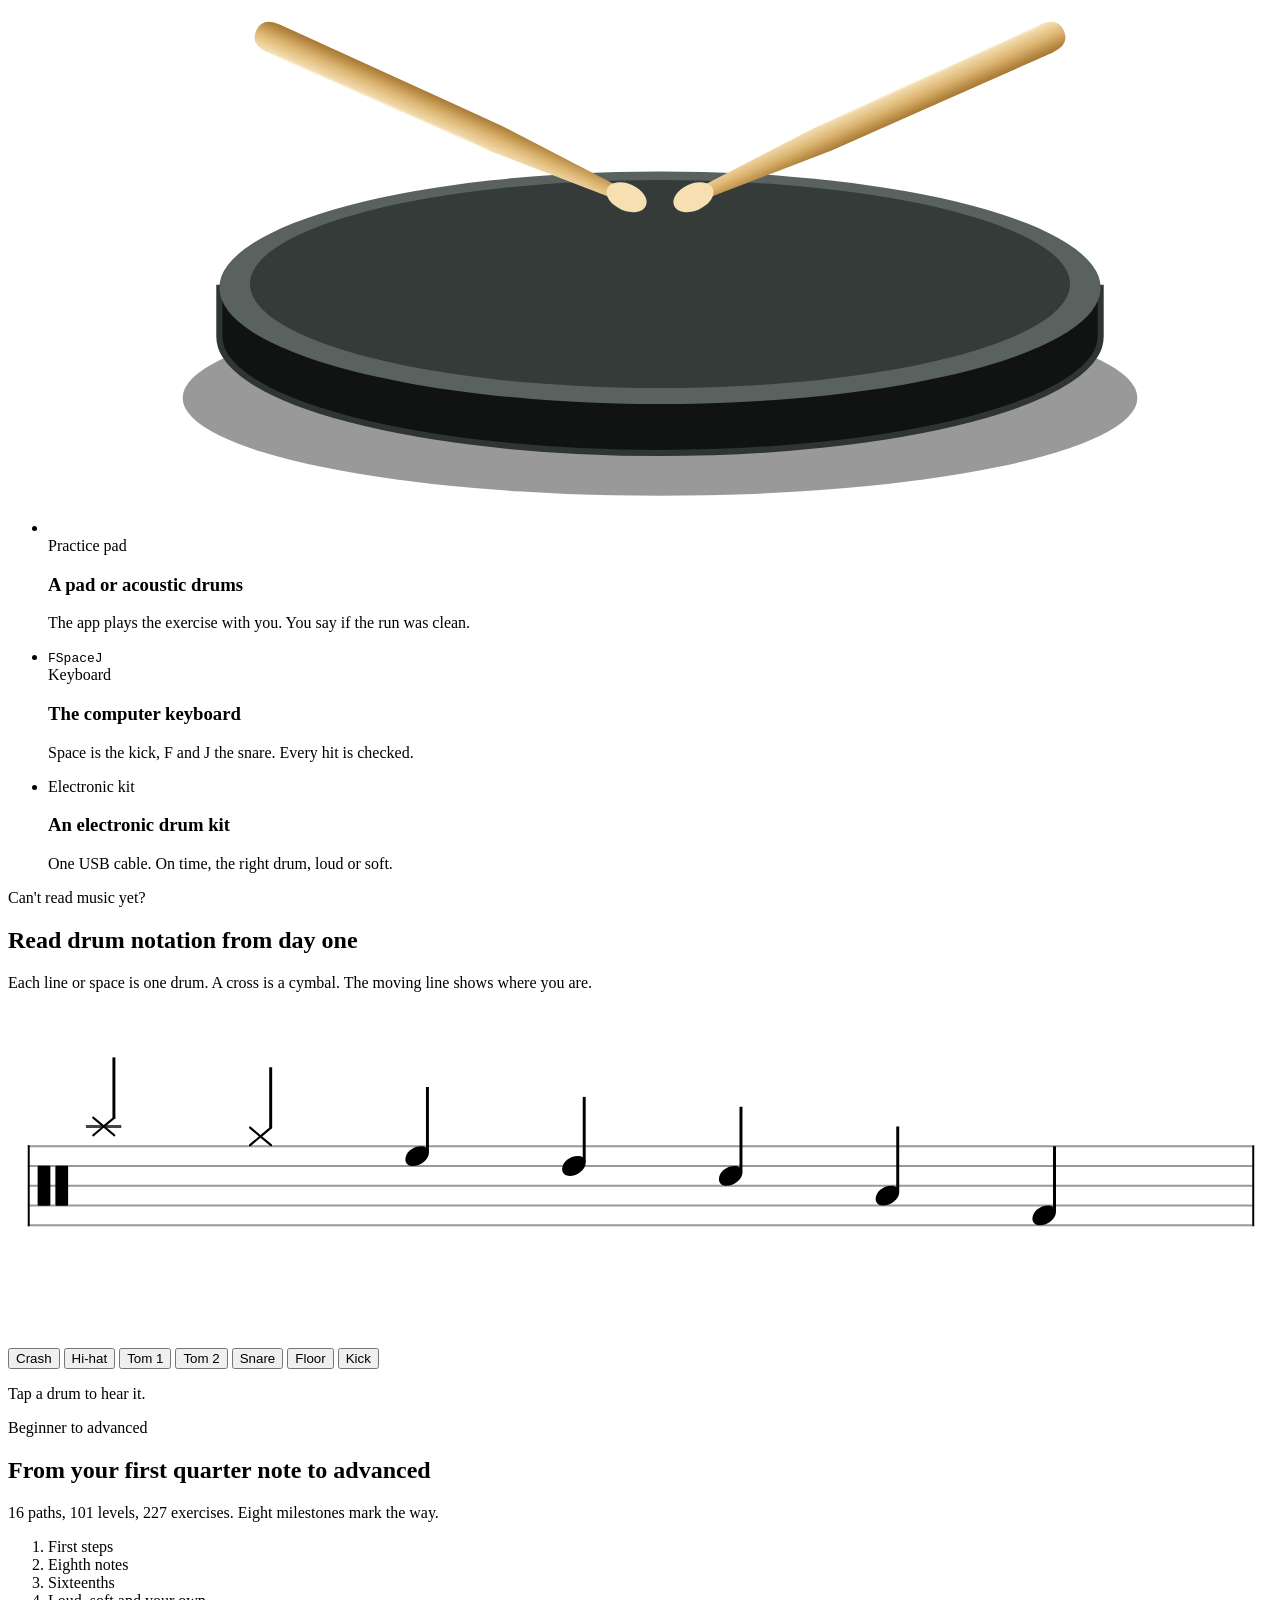
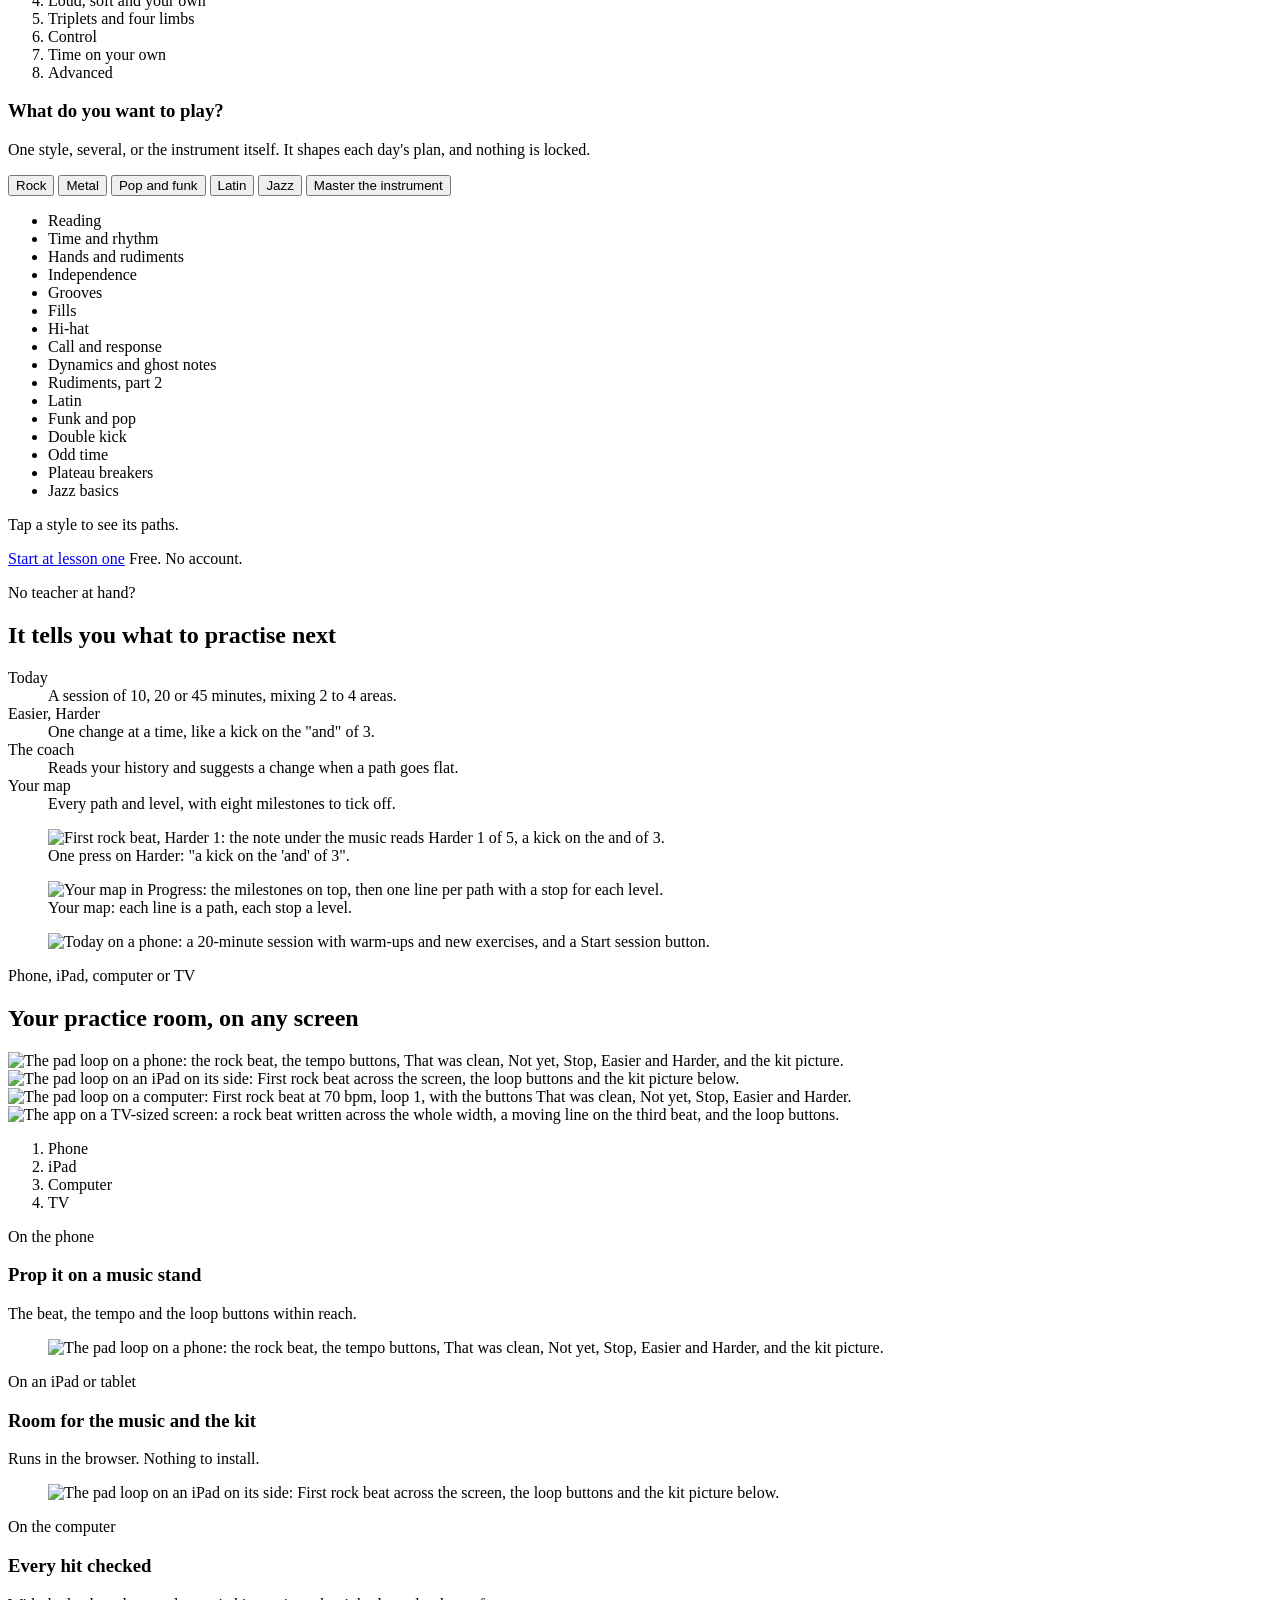
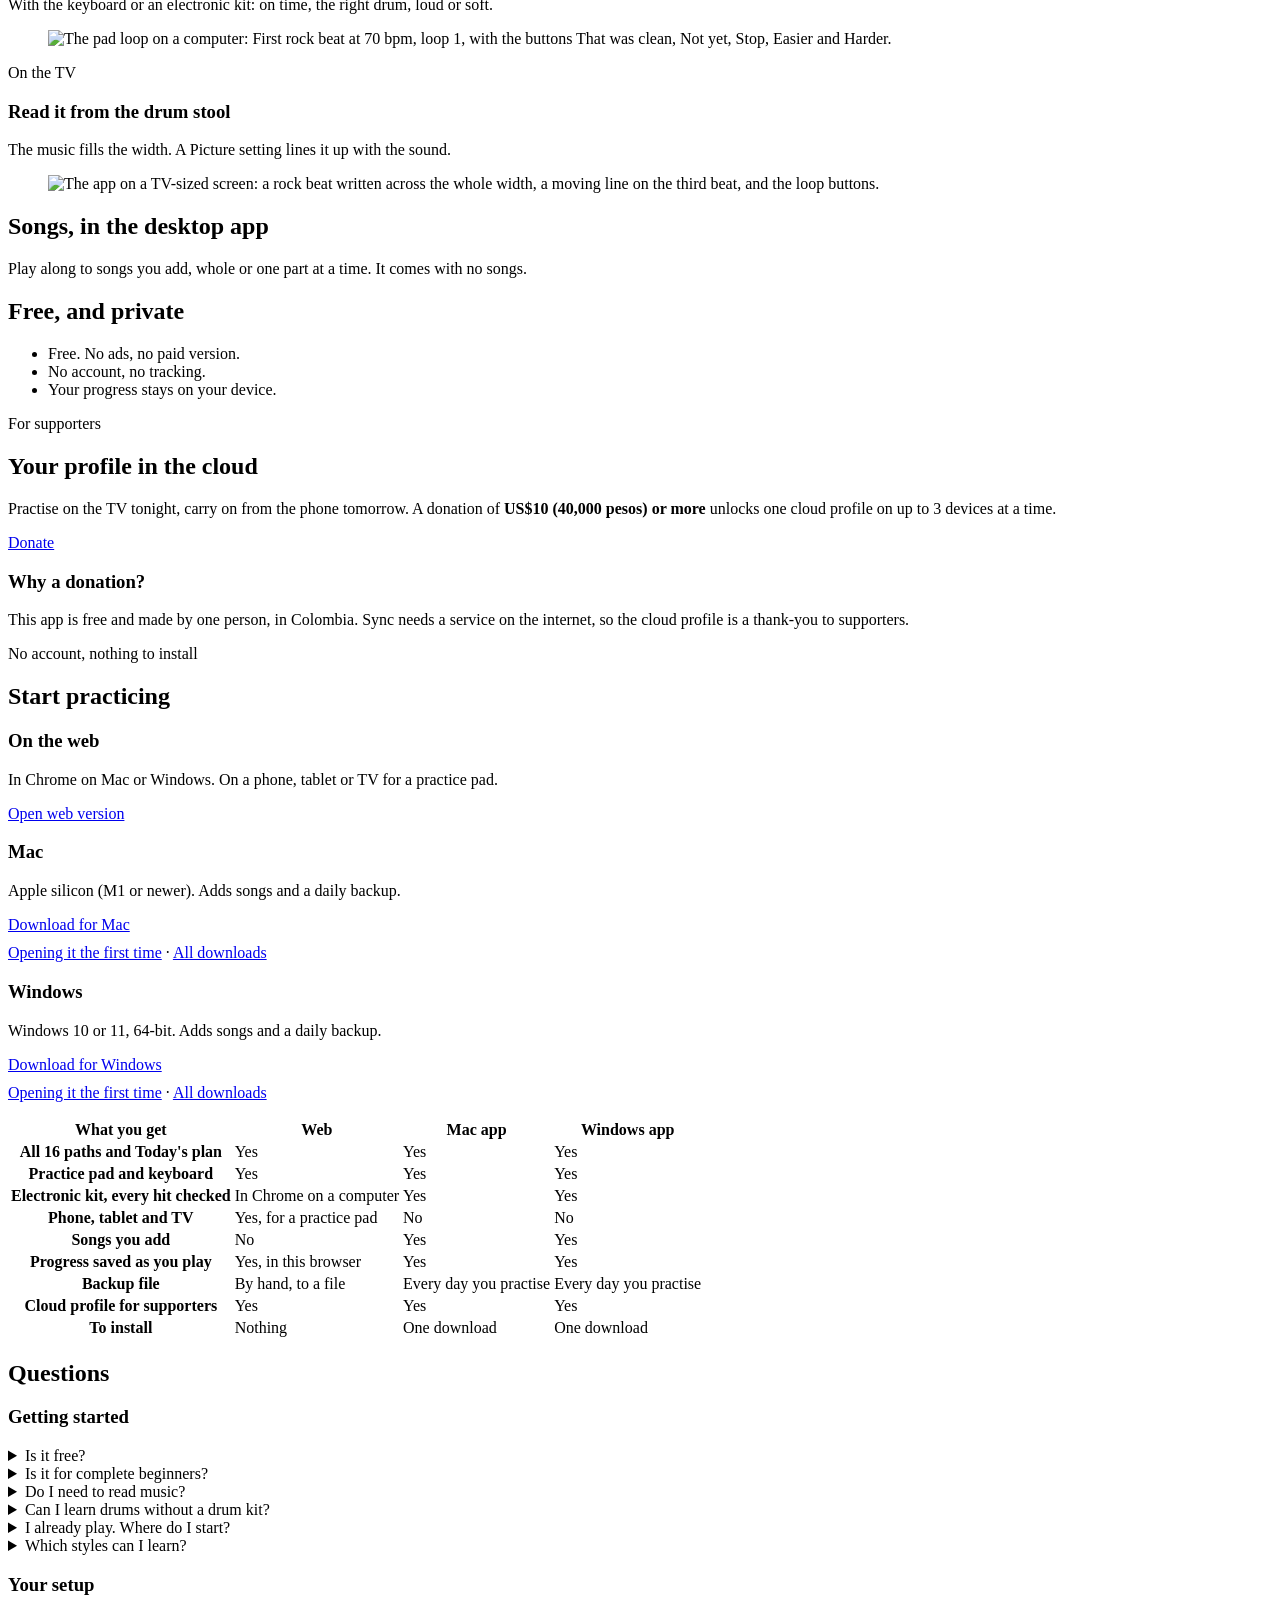
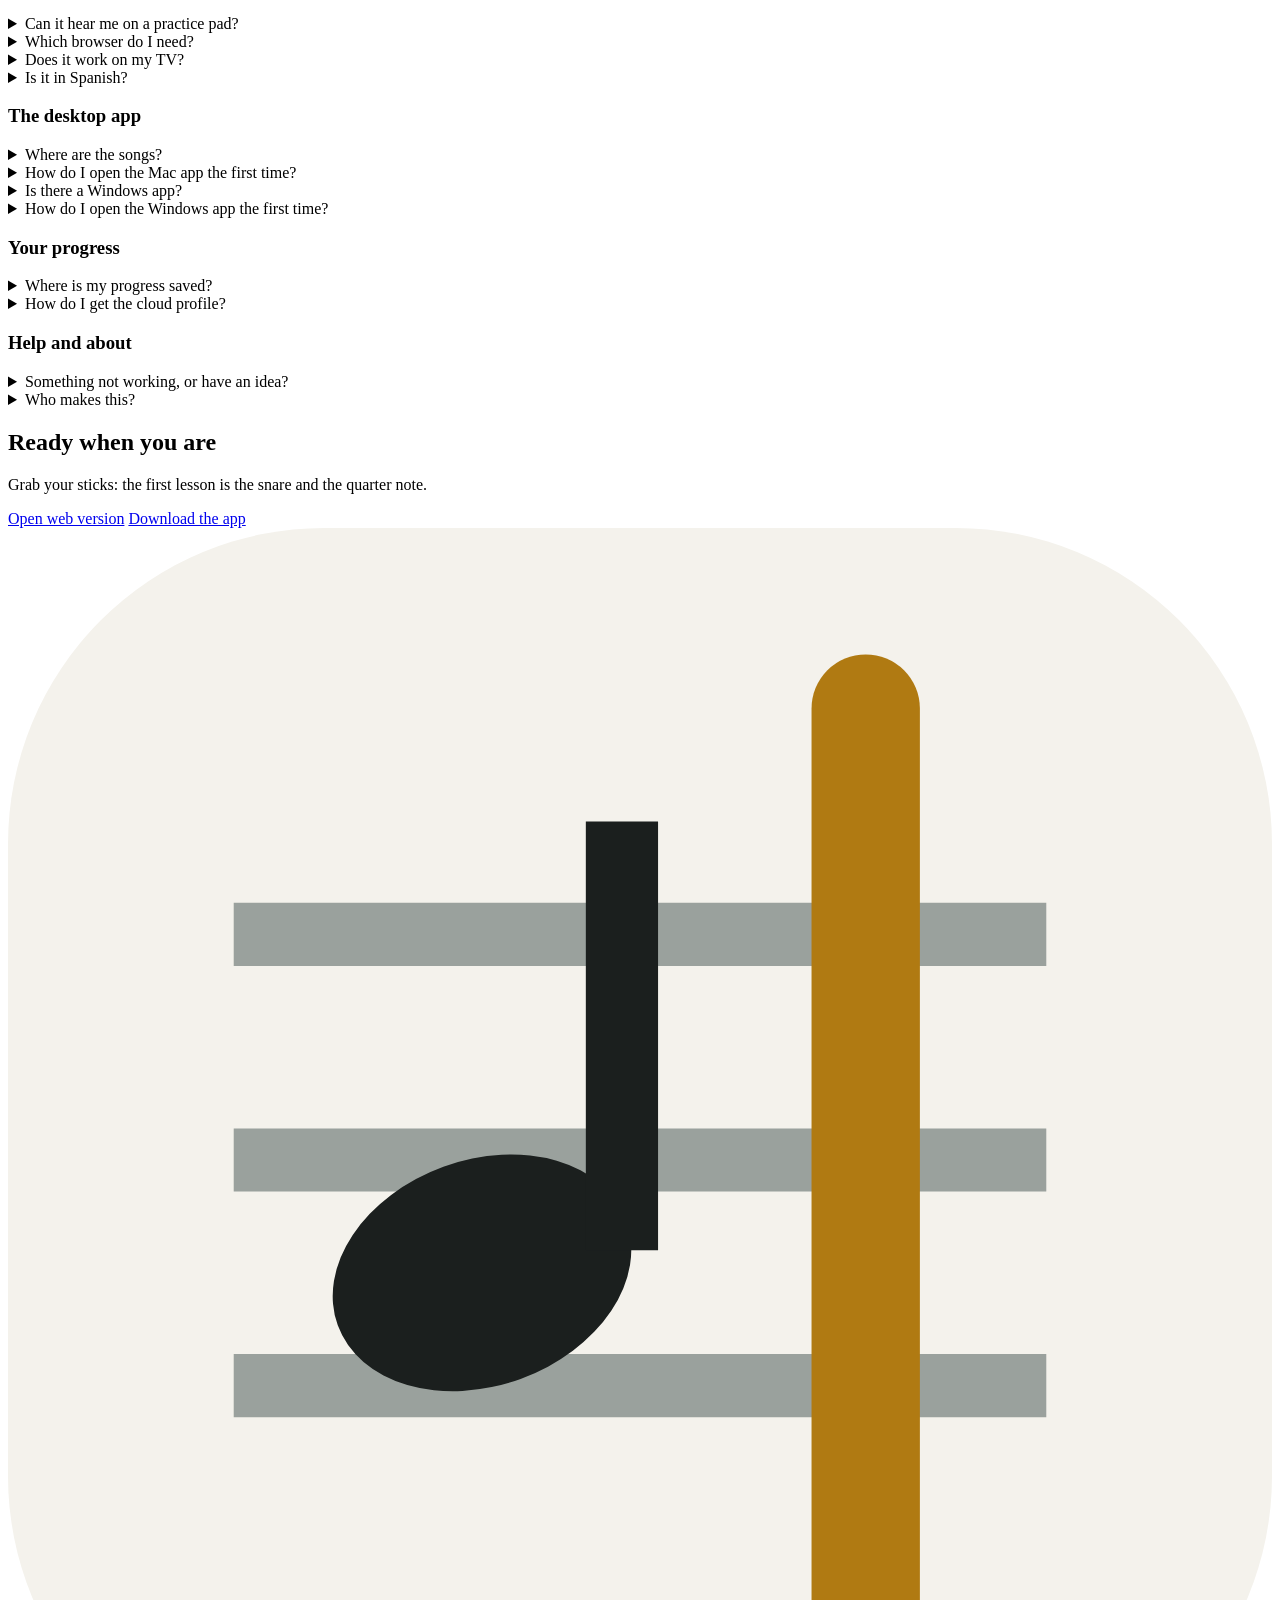
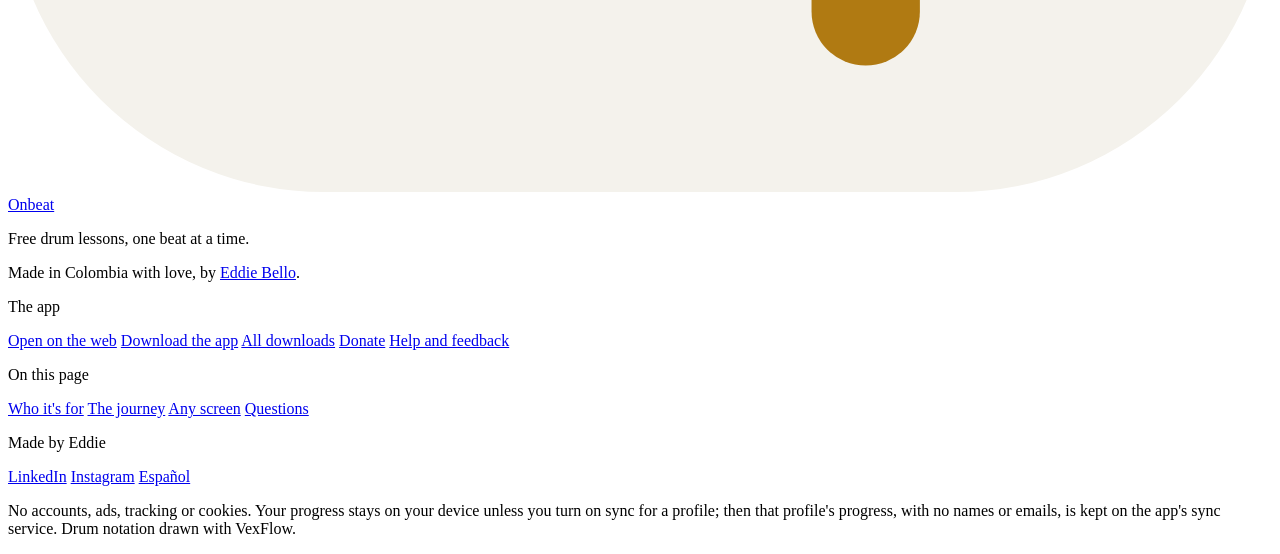
==== commit d18bddd0: "Onbeat 0.8.1" ====
--- a/index.html
+++ b/index.html
@@ -240,7 +240,7 @@
       </div>
       <ul class="ways">
         <li class="rv" style="--d:0">
-          <div class="ill"><svg viewBox="0 0 200 96" role="img" aria-label="A practice pad and two sticks" data-pad="snare"><ellipse cx="100" cy="74" rx="78" ry="16" fill="#000" opacity=".4"/><path d="M28 56v8a72 19 0 0 0 144 0v-8z" fill="#101312" stroke="#2e3532"/><ellipse cx="100" cy="56" rx="72" ry="19" fill="#59625f"/><ellipse cx="100" cy="55.4" rx="67" ry="17" fill="#343b38"/><path d="M92 52 34 14M108 52 166 14" stroke="#dcb571" stroke-width="5" stroke-linecap="round"/></svg></div>
+          <div class="ill"><svg viewBox="0 0 200 96" role="img" aria-label="A practice pad and two sticks" data-pad="snare"><ellipse cx="100" cy="74" rx="78" ry="16" fill="#000" opacity=".4"/><path d="M28 56v8a72 19 0 0 0 144 0v-8z" fill="#101312" stroke="#2e3532"/><ellipse cx="100" cy="56" rx="72" ry="19" fill="#59625f"/><ellipse cx="100" cy="55.4" rx="67" ry="17" fill="#343b38"/><defs><linearGradient id="g-padstick" x1="0" y1="0" x2="0" y2="1"><stop offset="0" stop-color="#f7e3b9"/><stop offset=".5" stop-color="#dcb571"/><stop offset="1" stop-color="#a5762f"/></linearGradient></defs><g class="prings"></g><g class="pstick" data-hand="L" transform="translate(34 14) rotate(24.2) translate(69.3 0) rotate(180)"><g transform="scale(.533)"><path d="M9 -2 50 -4.3 124 -4.7Q130 -4.7 130 0 130 4.7 124 4.7L50 4.3 9 2Z" fill="url(#g-padstick)"/><ellipse cx="5.5" cy="0" rx="6.5" ry="4.1" fill="#f6dfb0"/><path d="M50 -4.3 124 -4.7" stroke="#fff" stroke-opacity=".4" stroke-width=".8" fill="none"/></g></g><g class="pstick" data-hand="R" transform="translate(166 14) rotate(155.8) translate(69.3 0) rotate(180)"><g transform="scale(.533)"><path d="M9 -2 50 -4.3 124 -4.7Q130 -4.7 130 0 130 4.7 124 4.7L50 4.3 9 2Z" fill="url(#g-padstick)"/><ellipse cx="5.5" cy="0" rx="6.5" ry="4.1" fill="#f6dfb0"/><path d="M50 -4.3 124 -4.7" stroke="#fff" stroke-opacity=".4" stroke-width=".8" fill="none"/></g></g><text class="psticking" x="100" y="103" text-anchor="middle"></text></svg></div>
           <span class="tag">Practice pad</span>
           <h3>A pad or acoustic drums</h3>
           <p>The app plays the exercise with you. You say if the run was clean.</p>
@@ -252,7 +252,7 @@
           <p>Space is the kick, F and J the snare. Every hit is checked.</p>
         </li>
         <li class="rv" style="--d:2">
-          <div class="ill"><div class="kit" aria-hidden="true"><i data-pad="crash" style="left:18px;top:0;width:40px;height:40px"></i><i data-pad="tom1" style="left:66px;top:14px;width:30px;height:30px"></i><i data-pad="tom2" style="left:101px;top:14px;width:30px;height:30px"></i><i data-pad="ride" style="left:140px;top:2px;width:46px;height:46px"></i><i class="lit" data-pad="hihat" style="left:0;top:48px;width:38px;height:38px"></i><i class="lit" data-pad="snare" style="left:40px;top:54px;width:40px;height:40px"></i><i class="lit" data-pad="kick" style="left:82px;top:46px;width:50px;height:50px"></i><i data-pad="floor" style="left:136px;top:54px;width:40px;height:40px"></i></div></div>
+          <div class="ill"><div class="kit" aria-hidden="true"><i class="cym" data-pad="crash" style="left:18px;top:0;width:40px;height:40px"></i><i data-pad="tom1" style="left:66px;top:14px;width:30px;height:30px"></i><i data-pad="tom2" style="left:101px;top:14px;width:30px;height:30px"></i><i class="cym" data-pad="ride" style="left:140px;top:2px;width:46px;height:46px"></i><i class="cym" data-pad="hihat" style="left:0;top:48px;width:38px;height:38px"></i><i data-pad="snare" style="left:40px;top:54px;width:40px;height:40px"></i><i data-pad="kick" style="left:82px;top:46px;width:50px;height:50px"></i><i data-pad="floor" style="left:136px;top:54px;width:40px;height:40px"></i></div></div>
           <span class="tag">Electronic kit</span>
           <h3>An electronic drum kit</h3>
           <p>One USB cable. On time, the right drum, loud or soft.</p>
